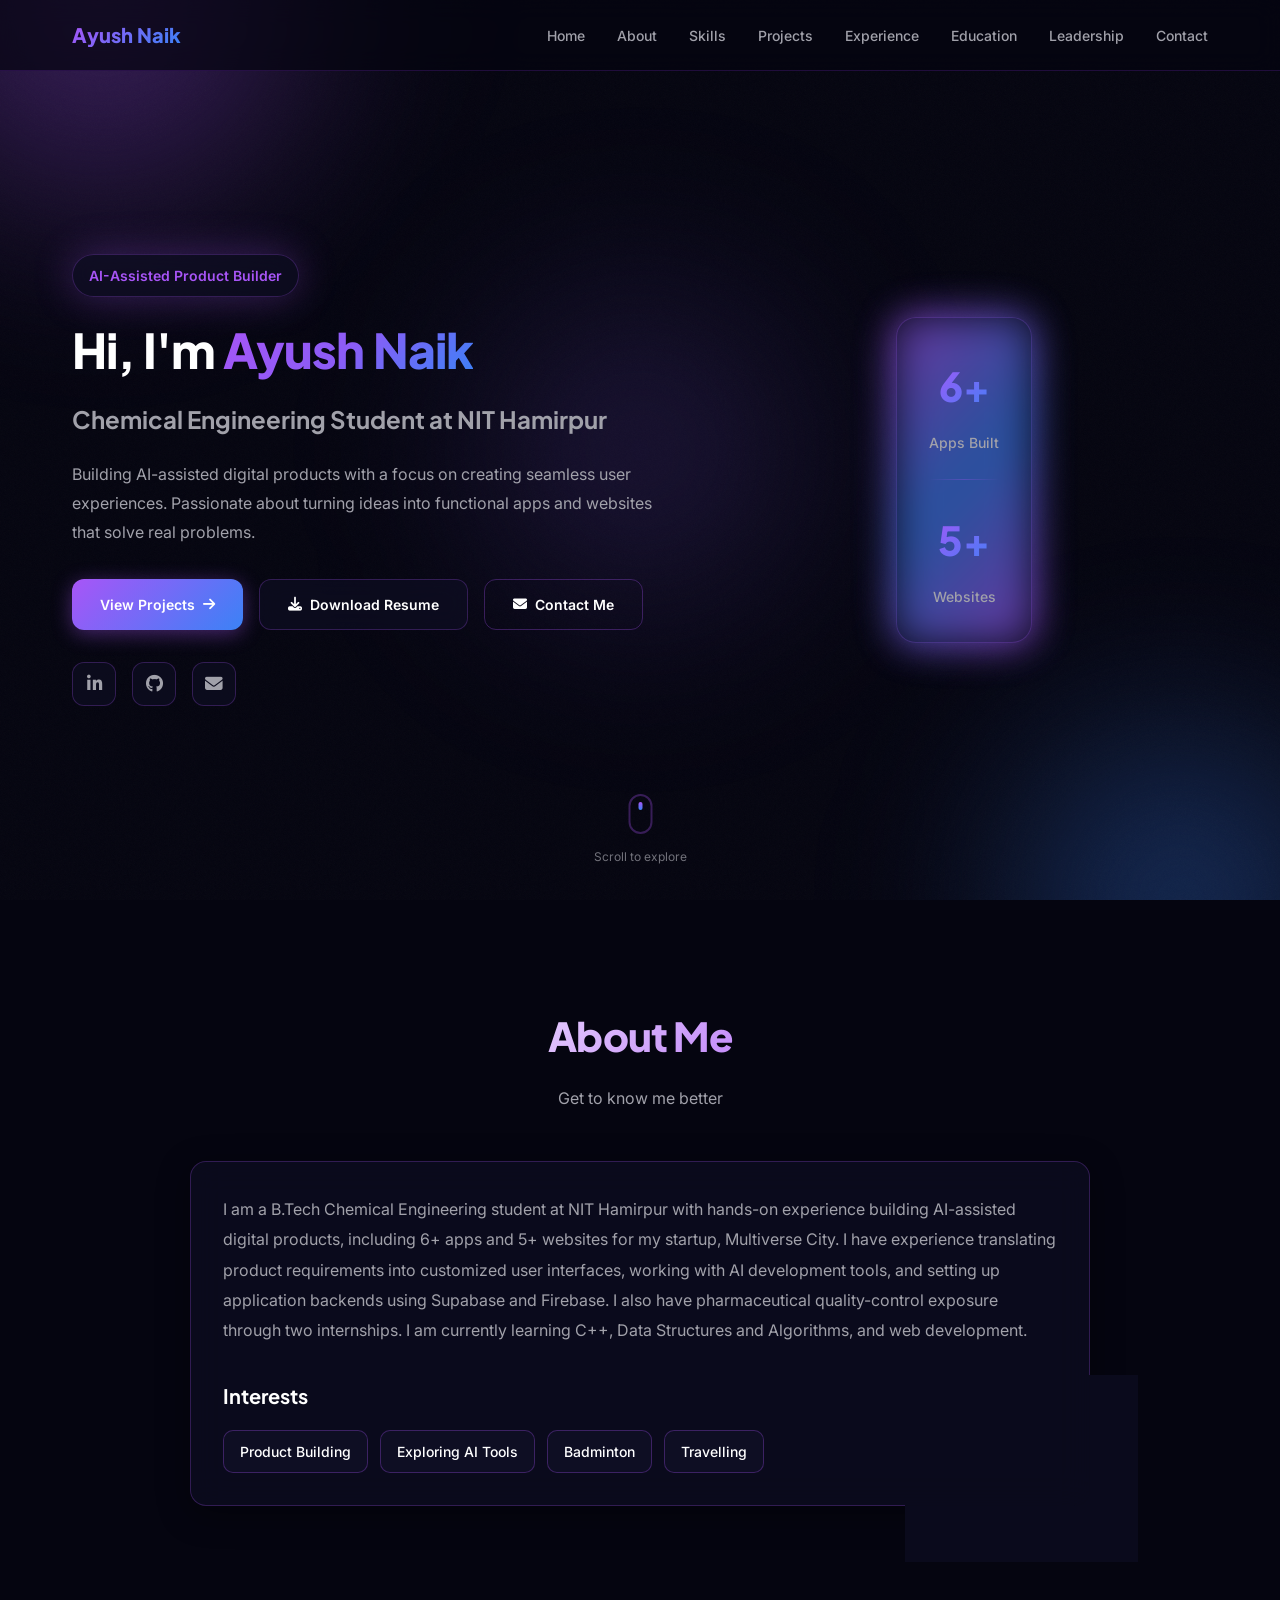
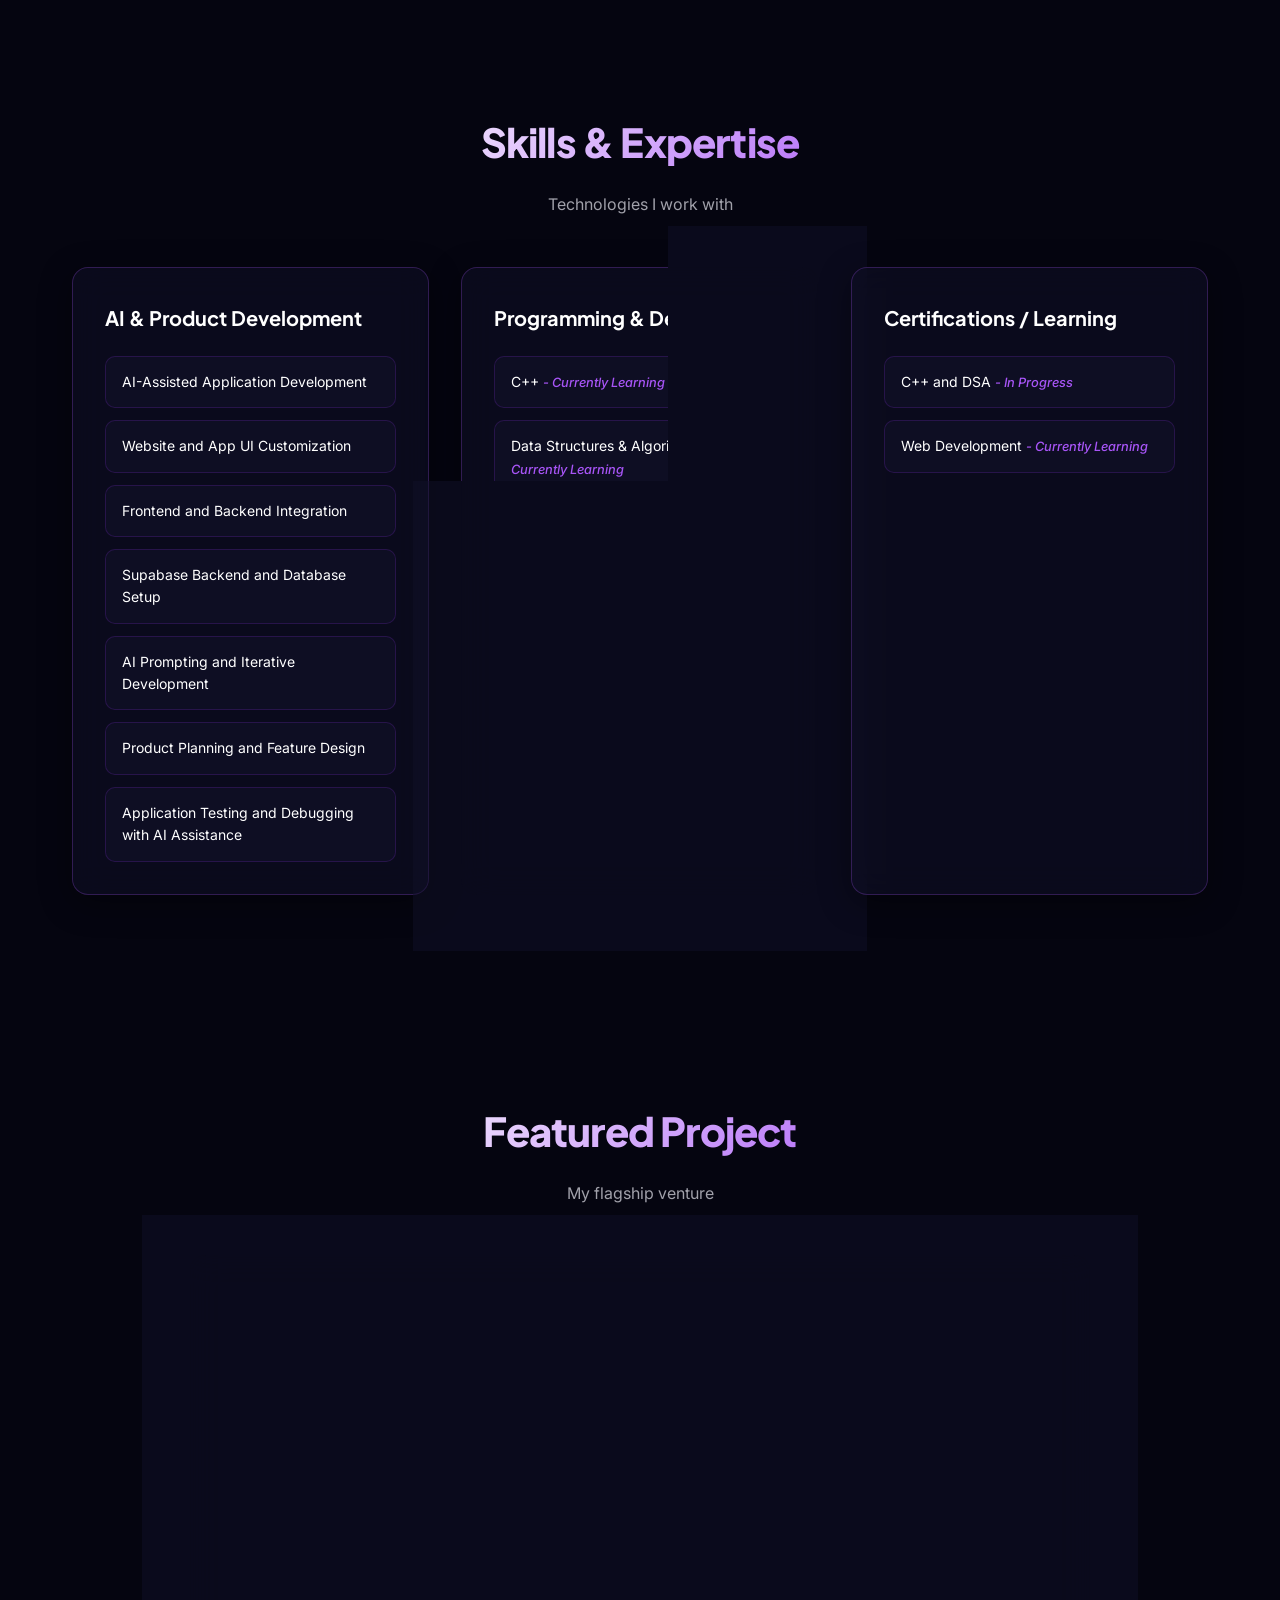
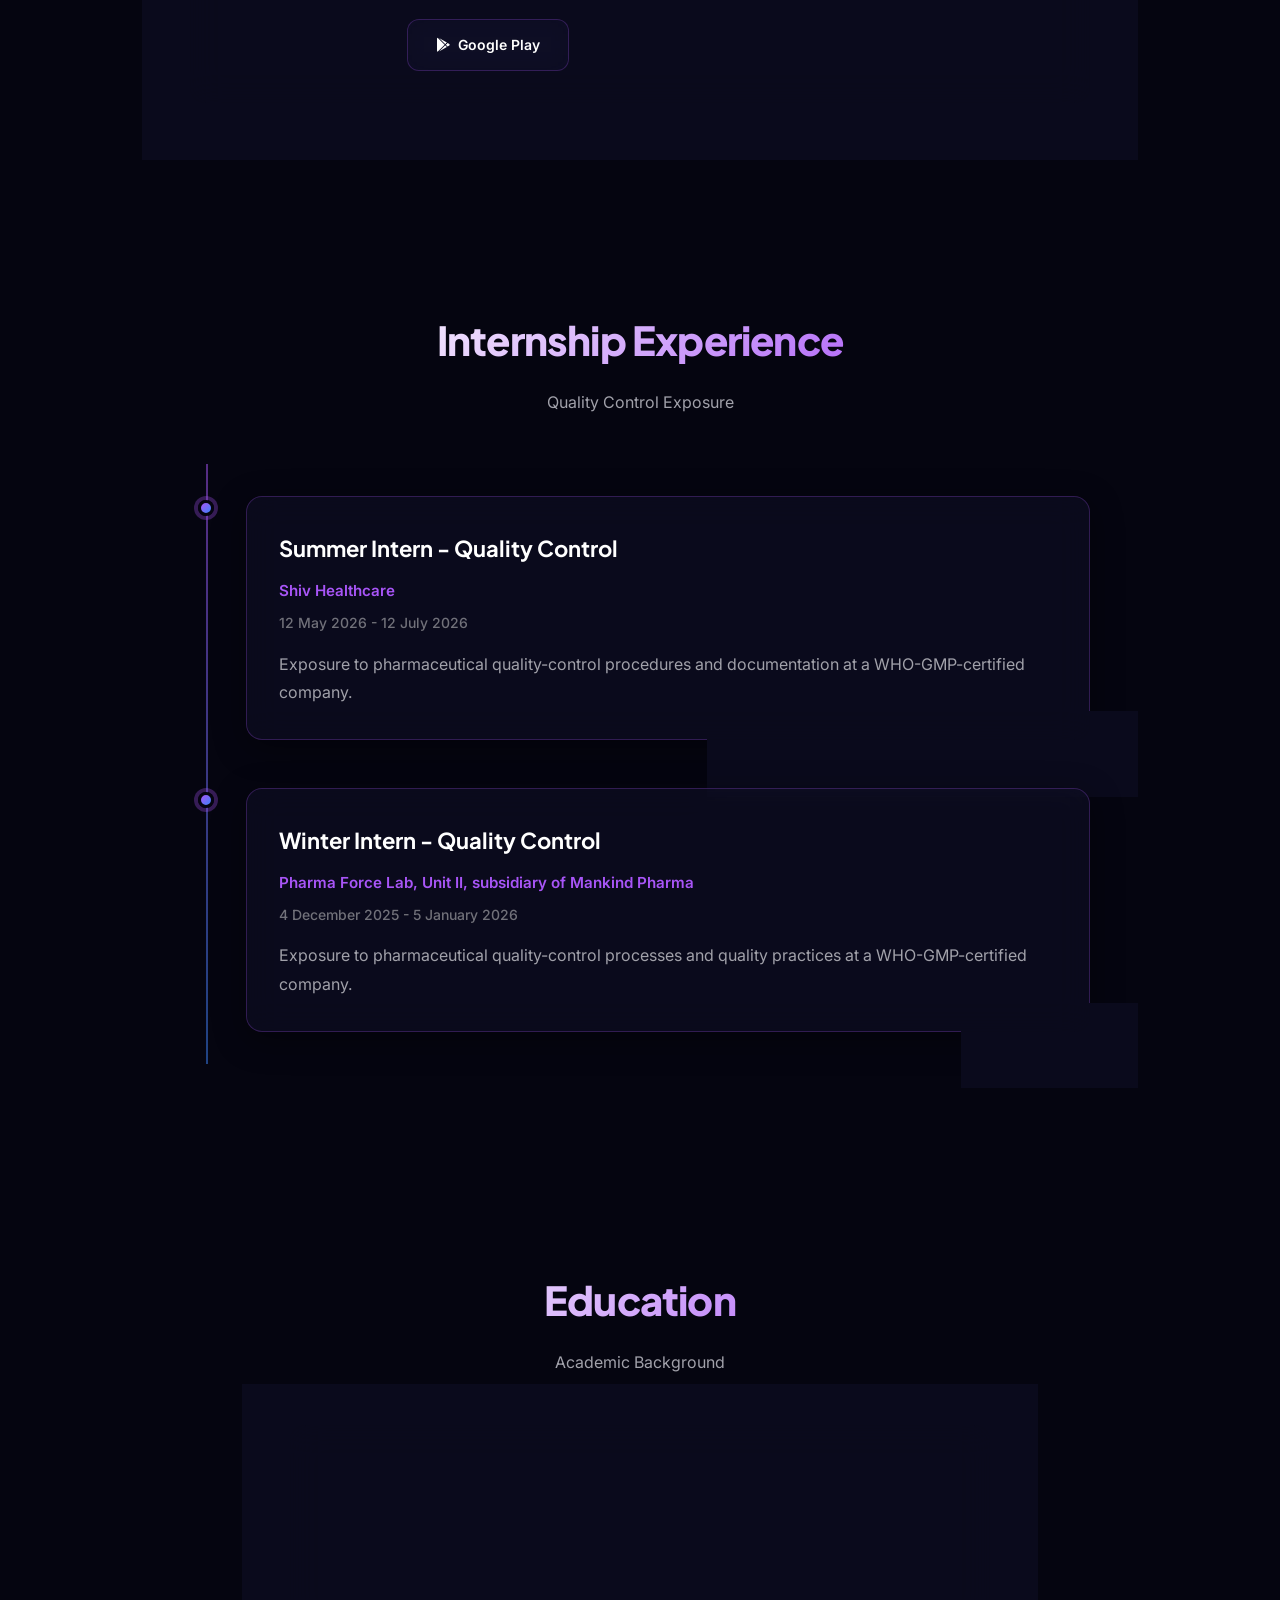
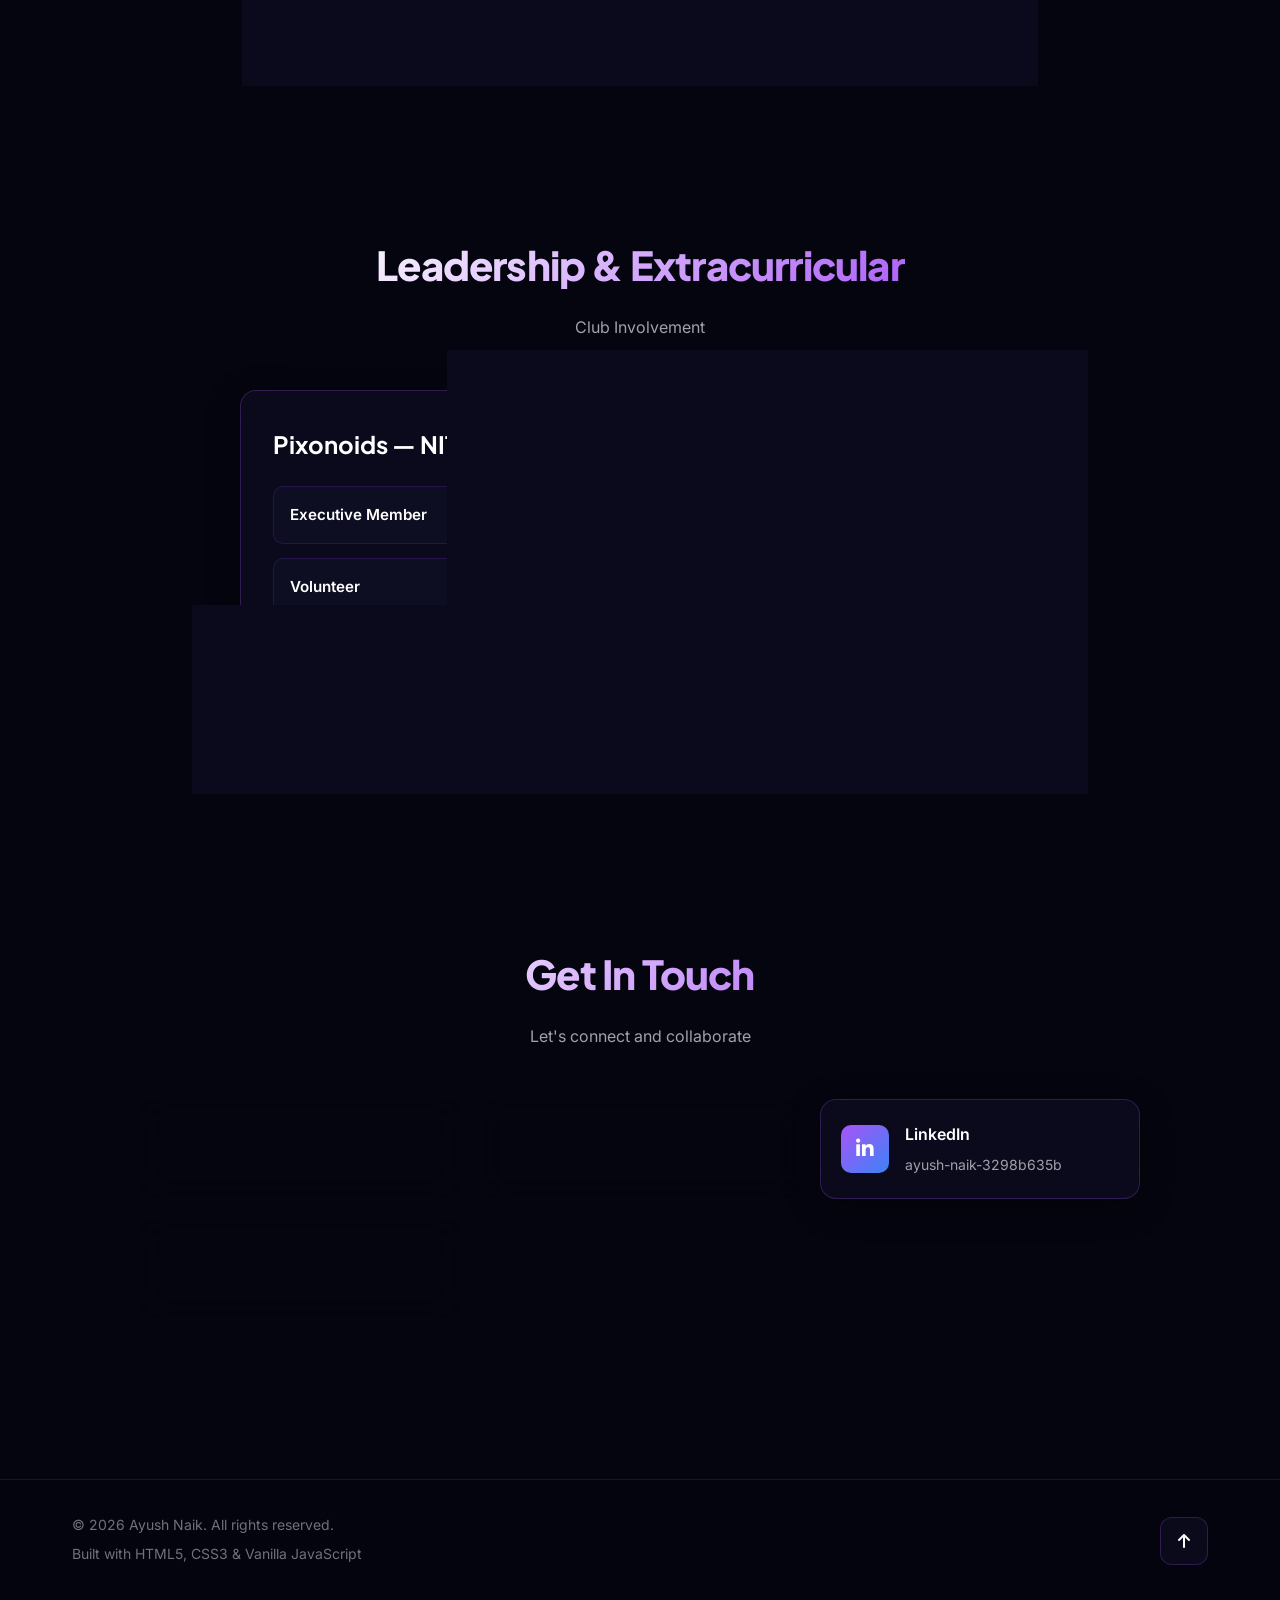
==== index.html @ 8b23d7a2 "Add premium responsive portfolio website" ====
<!DOCTYPE html>
<html lang="en">
<head>
    <meta charset="UTF-8">
    <meta name="viewport" content="width=device-width, initial-scale=1.0">
    <meta name="description" content="Ayush Naik - AI-Assisted Product Builder | Chemical Engineering Student at NIT Hamirpur. Building AI-powered apps and websites for Multiverse City.">
    <meta name="keywords" content="Ayush Naik, AI Product Builder, NIT Hamirpur, Chemical Engineering, Multiverse City, Portfolio">
    <meta name="author" content="Ayush Naik">
    <meta name="robots" content="index, follow">
    <meta property="og:title" content="Ayush Naik | AI-Assisted Product Builder">
    <meta property="og:description" content="Portfolio of Ayush Naik - AI-Assisted Product Builder and Chemical Engineering Student at NIT Hamirpur">
    <meta property="og:type" content="website">
    <meta property="og:url" content="https://ayush007naik.github.io">
    <meta name="twitter:card" content="summary_large_image">
    <meta name="twitter:title" content="Ayush Naik | AI-Assisted Product Builder">
    <meta name="twitter:description" content="Portfolio of Ayush Naik - AI-Assisted Product Builder and Chemical Engineering Student">
    
    <link rel="icon" type="image/svg+xml" href="data:image/svg+xml,%3Csvg xmlns='http://www.w3.org/2000/svg' viewBox='0 0 100 100'%3E%3Ccircle cx='50' cy='50' r='50' fill='%23a855f7'/%3E%3Ctext x='50' y='55' font-size='45' text-anchor='middle' fill='white' font-family='Inter, sans-serif' font-weight='700'%3EAN%3C/text%3E%3C/svg%3E">
    
    <title>Ayush Naik | AI-Assisted Product Builder</title>
    
    <link rel="preconnect" href="https://fonts.googleapis.com">
    <link rel="preconnect" href="https://fonts.gstatic.com" crossorigin>
    <link href="https://fonts.googleapis.com/css2?family=Inter:wght@300;400;500;600;700;800&display=swap" rel="stylesheet">
    <link href="https://fonts.googleapis.com/css2?family=Plus+Jakarta+Sans:wght@400;500;600;700;800&display=swap" rel="stylesheet">
    
    <link rel="stylesheet" href="https://cdn.jsdelivr.net/npm/@fortawesome/fontawesome-free@6.4.0/css/all.min.css">
    <link rel="stylesheet" href="style.css">
</head>
<body>
    <div class="noise"></div>
    <div class="gradient-bg">
        <div class="gradient-1"></div>
        <div class="gradient-2"></div>
        <div class="gradient-3"></div>
    </div>
    
    <header>
        <nav class="navbar">
            <div class="container nav-container">
                <a href="#home" class="nav-logo" aria-label="Ayush Naik Portfolio">
                    <span class="logo-text">Ayush Naik</span>
                </a>
                <button class="nav-toggle" id="nav-toggle" aria-label="Toggle navigation" aria-expanded="false">
                    <span></span>
                    <span></span>
                    <span></span>
                </button>
                <ul class="nav-menu" id="nav-menu">
                    <li><a href="#home" class="nav-link">Home</a></li>
                    <li><a href="#about" class="nav-link">About</a></li>
                    <li><a href="#skills" class="nav-link">Skills</a></li>
                    <li><a href="#projects" class="nav-link">Projects</a></li>
                    <li><a href="#experience" class="nav-link">Experience</a></li>
                    <li><a href="#education" class="nav-link">Education</a></li>
                    <li><a href="#leadership" class="nav-link">Leadership</a></li>
                    <li><a href="#contact" class="nav-link">Contact</a></li>
                </ul>
            </div>
        </nav>
    </header>
    
    <main>
        <section id="home" class="hero">
            <div class="container hero-container">
                <div class="hero-content">
                    <div class="hero-badge">
                        <span>AI-Assisted Product Builder</span>
                    </div>
                    <h1 class="hero-title">Hi, I'm <span class="gradient-text">Ayush Naik</span></h1>
                    <h2 class="hero-subtitle">Chemical Engineering Student at NIT Hamirpur</h2>
                    <p class="hero-description">
                        Building AI-assisted digital products with a focus on creating seamless user experiences. 
                        Passionate about turning ideas into functional apps and websites that solve real problems.
                    </p>
                    <div class="hero-buttons">
                        <a href="#projects" class="btn btn-primary">
                            <span>View Projects</span>
                            <i class="fas fa-arrow-right"></i>
                        </a>
                        <a href="resume.pdf" class="btn btn-secondary" download="Ayush_Naik_Resume.pdf" id="resume-download">
                            <i class="fas fa-download"></i>
                            <span>Download Resume</span>
                        </a>
                        <a href="#contact" class="btn btn-ghost">
                            <i class="fas fa-envelope"></i>
                            <span>Contact Me</span>
                        </a>
                    </div>
                    <div class="hero-socials">
                        <a href="https://linkedin.com/in/ayush-naik-3298b635b" target="_blank" rel="noopener noreferrer" aria-label="LinkedIn">
                            <i class="fab fa-linkedin-in"></i>
                        </a>
                        <a href="https://github.com/ayush007naik" target="_blank" rel="noopener noreferrer" aria-label="GitHub">
                            <i class="fab fa-github"></i>
                        </a>
                        <a href="mailto:ayu007n@gmail.com" aria-label="Email">
                            <i class="fas fa-envelope"></i>
                        </a>
                    </div>
                </div>
                <div class="hero-visual">
                    <div class="floating-card">
                        <div class="card-glow"></div>
                        <div class="card-content">
                            <div class="stat">
                                <span class="stat-value">6+</span>
                                <span class="stat-label">Apps Built</span>
                            </div>
                            <div class="stat-divider"></div>
                            <div class="stat">
                                <span class="stat-value">5+</span>
                                <span class="stat-label">Websites</span>
                            </div>
                        </div>
                    </div>
                </div>
            </div>
            <div class="scroll-indicator">
                <div class="mouse">
                    <div class="wheel"></div>
                </div>
                <span>Scroll to explore</span>
            </div>
        </section>
        <section id="about" class="section about">
            <div class="container">
                <div class="section-header">
                    <h2 class="section-title">About Me</h2>
                    <p class="section-subtitle">Get to know me better</p>
                </div>
                <div class="about-content">
                    <div class="about-text glass-card">
                        <p class="about-summary">
                            I am a B.Tech Chemical Engineering student at NIT Hamirpur with hands-on experience building AI-assisted digital products, including 6+ apps and 5+ websites for my startup, Multiverse City. I have experience translating product requirements into customized user interfaces, working with AI development tools, and setting up application backends using Supabase and Firebase. I also have pharmaceutical quality-control exposure through two internships. I am currently learning C++, Data Structures and Algorithms, and web development.
                        </p>
                        <div class="about-interests">
                            <h3>Interests</h3>
                            <div class="interests-list">
                                <span class="interest-tag">Product Building</span>
                                <span class="interest-tag">Exploring AI Tools</span>
                                <span class="interest-tag">Badminton</span>
                                <span class="interest-tag">Travelling</span>
                            </div>
                        </div>
                    </div>
                </div>
            </div>
        </section>
        <section id="skills" class="section skills">
            <div class="container">
                <div class="section-header">
                    <h2 class="section-title">Skills & Expertise</h2>
                    <p class="section-subtitle">Technologies I work with</p>
                </div>
                <div class="skills-grid">
                    <div class="skill-category glass-card">
                        <h3>AI & Product Development</h3>
                        <div class="skill-tags">
                            <span class="skill-tag">AI-Assisted Application Development</span>
                            <span class="skill-tag">Website and App UI Customization</span>
                            <span class="skill-tag">Frontend and Backend Integration</span>
                            <span class="skill-tag">Supabase Backend and Database Setup</span>
                            <span class="skill-tag">AI Prompting and Iterative Development</span>
                            <span class="skill-tag">Product Planning and Feature Design</span>
                            <span class="skill-tag">Application Testing and Debugging with AI Assistance</span>
                        </div>
                    </div>
                    <div class="skill-category glass-card">
                        <h3>Programming & Development</h3>
                        <div class="skill-tags">
                            <span class="skill-tag">C++ <span class="skill-status">- Currently Learning</span></span>
                            <span class="skill-tag">Data Structures & Algorithms <span class="skill-status">- Currently Learning</span></span>
                            <span class="skill-tag">Web Development <span class="skill-status">- Currently Learning</span></span>
                        </div>
                    </div>
                    <div class="skill-category glass-card">
                        <h3>Certifications / Learning</h3>
                        <div class="skill-tags">
                            <span class="skill-tag">C++ and DSA <span class="skill-status">- In Progress</span></span>
                            <span class="skill-tag">Web Development <span class="skill-status">- Currently Learning</span></span>
                        </div>
                    </div>
                </div>
            </div>
        </section>
        <section id="projects" class="section projects">
            <div class="container">
                <div class="section-header">
                    <h2 class="section-title">Featured Project</h2>
                    <p class="section-subtitle">My flagship venture</p>
                </div>
                <div class="project-main glass-card">
                    <div class="project-header">
                        <h3 class="project-title">Multiverse City</h3>
                        <div class="project-role">Founder / Product Builder</div>
                        <div class="project-period">2026 - Present</div>
                    </div>
                    <div class="project-content">
                        <ul class="project-features">
                            <li>Built and customized 6+ apps and 5+ websites using AI development tools.</li>
                            <li>Worked on product interfaces, workflows, and Supabase/Firebase backend and database setup.</li>
                            <li>Planned platform modules for local shops, delivery, cabs, appointments, real estate, and theatres.</li>
                            <li>The company website and app are live.</li>
                        </ul>
                    </div>
                    <div class="project-actions">
                        <a href="https://multiversecity.com" target="_blank" rel="noopener noreferrer" class="btn btn-primary">
                            <i class="fas fa-globe"></i>
                            <span>Visit Website</span>
                        </a>
                        <a href="https://play.google.com/store/apps/details?id=com.ayush.multiverse.multiverses" target="_blank" rel="noopener noreferrer" class="btn btn-secondary">
                            <i class="fab fa-google-play"></i>
                            <span>Google Play</span>
                        </a>
                    </div>
                </div>
            </div>
        </section>
        <section id="experience" class="section experience">
            <div class="container">
                <div class="section-header">
                    <h2 class="section-title">Internship Experience</h2>
                    <p class="section-subtitle">Quality Control Exposure</p>
                </div>
                <div class="timeline">
                    <div class="timeline-item">
                        <div class="timeline-marker"></div>
                        <div class="timeline-content glass-card">
                            <div class="timeline-header">
                                <h3 class="timeline-title">Summer Intern - Quality Control</h3>
                                <span class="timeline-company">Shiv Healthcare</span>
                                <span class="timeline-date">12 May 2026 - 12 July 2026</span>
                            </div>
                            <p class="timeline-description">
                                Exposure to pharmaceutical quality-control procedures and documentation at a WHO-GMP-certified company.
                            </p>
                        </div>
                    </div>
                    <div class="timeline-item">
                        <div class="timeline-marker"></div>
                        <div class="timeline-content glass-card">
                            <div class="timeline-header">
                                <h3 class="timeline-title">Winter Intern - Quality Control</h3>
                                <span class="timeline-company">Pharma Force Lab, Unit II, subsidiary of Mankind Pharma</span>
                                <span class="timeline-date">4 December 2025 - 5 January 2026</span>
                            </div>
                            <p class="timeline-description">
                                Exposure to pharmaceutical quality-control processes and quality practices at a WHO-GMP-certified company.
                            </p>
                        </div>
                    </div>
                </div>
            </div>
        </section>
        <section id="education" class="section education">
            <div class="container">
                <div class="section-header">
                    <h2 class="section-title">Education</h2>
                    <p class="section-subtitle">Academic Background</p>
                </div>
                <div class="education-card glass-card">
                    <div class="education-icon">
                        <i class="fas fa-graduation-cap"></i>
                    </div>
                    <div class="education-info">
                        <h3>National Institute of Technology, Hamirpur</h3>
                        <p class="degree">B.Tech in Chemical Engineering</p>
                        <p class="duration">2024 - Present</p>
                        <p class="location"><i class="fas fa-map-marker-alt"></i> Mandi, Himachal Pradesh, India</p>
                    </div>
                </div>
            </div>
        </section>
        <section id="leadership" class="section leadership">
            <div class="container">
                <div class="section-header">
                    <h2 class="section-title">Leadership & Extracurricular</h2>
                    <p class="section-subtitle">Club Involvement</p>
                </div>
                <div class="leadership-card glass-card">
                    <div class="leadership-header">
                        <h3>Pixonoids — NIT Hamirpur</h3>
                    </div>
                    <div class="leadership-roles">
                        <div class="role">
                            <span class="role-title">Executive Member</span>
                            <span class="role-period">August 2025 - January 2026</span>
                        </div>
                        <div class="role">
                            <span class="role-title">Volunteer</span>
                            <span class="role-period">January 2025 - August 2025</span>
                        </div>
                    </div>
                    <ul class="leadership-details">
                        <li>Contributed to club activities related to photography, videography, and web development.</li>
                        <li>Participated in creative and technical activities while collaborating with fellow students.</li>
                    </ul>
                </div>
            </div>
        </section>
        <section id="contact" class="section contact">
            <div class="container">
                <div class="section-header">
                    <h2 class="section-title">Get In Touch</h2>
                    <p class="section-subtitle">Let's connect and collaborate</p>
                </div>
                <div class="contact-grid">
                    <a href="mailto:ayu007n@gmail.com" class="contact-card glass-card" aria-label="Email Ayush Naik">
                        <div class="contact-icon">
                            <i class="fas fa-envelope"></i>
                        </div>
                        <div class="contact-info">
                            <h3>Email</h3>
                            <p>ayu007n@gmail.com</p>
                        </div>
                    </a>
                    <a href="tel:+918219200103" class="contact-card glass-card" aria-label="Call Ayush Naik">
                        <div class="contact-icon">
                            <i class="fas fa-phone"></i>
                        </div>
                        <div class="contact-info">
                            <h3>Phone</h3>
                            <p>+91 8219200103</p>
                        </div>
                    </a>
                    <a href="https://linkedin.com/in/ayush-naik-3298b635b" target="_blank" rel="noopener noreferrer" class="contact-card glass-card" aria-label="LinkedIn">
                        <div class="contact-icon">
                            <i class="fab fa-linkedin-in"></i>
                        </div>
                        <div class="contact-info">
                            <h3>LinkedIn</h3>
                            <p>ayush-naik-3298b635b</p>
                        </div>
                    </a>
                    <a href="https://github.com/ayush007naik" target="_blank" rel="noopener noreferrer" class="contact-card glass-card" aria-label="GitHub">
                        <div class="contact-icon">
                            <i class="fab fa-github"></i>
                        </div>
                        <div class="contact-info">
                            <h3>GitHub</h3>
                            <p>ayush007naik</p>
                        </div>
                    </a>
                </div>
            </div>
        </section>
    </main>
    <footer class="footer">
        <div class="container">
            <div class="footer-content">
                <div class="footer-text">
                    <p>&copy; <span id="current-year"></span> Ayush Naik. All rights reserved.</p>
                    <p>Built with HTML5, CSS3 & Vanilla JavaScript</p>
                </div>
                <button class="back-to-top" id="back-to-top" aria-label="Back to top">
                    <i class="fas fa-arrow-up"></i>
                </button>
            </div>
        </div>
    </footer>
    
    <script src="script.js"></script>
</body>
</html>
---- style.css ----
/* CSS Reset and Base Styles */
*, *::before, *::after {
    margin: 0;
    padding: 0;
    box-sizing: border-box;
}

/* Custom Properties */
:root {
    --bg-primary: #050510;
    --bg-secondary: #0a0a1a;
    --bg-card: rgba(17, 17, 41, 0.6);
    --bg-card-hover: rgba(26, 26, 59, 0.7);
    --border-color: rgba(168, 85, 247, 0.3);
    --border-color-light: rgba(147, 51, 234, 0.2);
    --text-primary: #ffffff;
    --text-secondary: #a1a1aa;
    --text-tertiary: #71717a;
    --accent-primary: #a855f7;
    --accent-secondary: #3b82f6;
    --accent-tertiary: #8b5cf6;
    --gradient-start: #a855f7;
    --gradient-mid: #8b5cf6;
    --gradient-end: #3b82f6;
    --glow-primary: rgba(168, 85, 247, 0.4);
    --glow-secondary: rgba(59, 130, 246, 0.4);
    --glass-bg: rgba(17, 17, 41, 0.5);
    --glass-border: rgba(168, 85, 247, 0.25);
    --shadow-primary: 0 0 40px rgba(168, 85, 247, 0.3);
    --shadow-secondary: 0 0 40px rgba(59, 130, 246, 0.3);
}

/* Reduced Motion */
@media (prefers-reduced-motion: reduce) {
    *, *::before, *::after {
        animation-duration: 0.01ms !important;
        animation-iteration-count: 1 !important;
        transition-duration: 0.01ms !important;
    }
    
    html {
        scroll-behavior: auto !important;
    }
}

html {
    scroll-behavior: smooth;
    scroll-padding-top: 80px;
}

body {
    font-family: 'Inter', -apple-system, BlinkMacSystemFont, 'Segoe UI', 'Roboto', 'Oxygen',
        'Ubuntu', 'Cantarell', 'Fira Sans', 'Droid Sans', 'Helvetica Neue',
        sans-serif;
    background-color: var(--bg-primary);
    color: var(--text-primary);
    line-height: 1.8;
    overflow-x: hidden;
    position: relative;
    -webkit-font-smoothing: antialiased;
    -moz-osx-font-smoothing: grayscale;
}

/* Background Effects */
.noise {
    position: fixed;
    top: 0;
    left: 0;
    width: 100%;
    height: 100%;
    pointer-events: none;
    opacity: 0.03;
    background-image: url("data:image/svg+xml,%3Csvg viewBox='0 0 400 400' xmlns='http://www.w3.org/2000/svg'%3E%3Cfilter id='noiseFilter'%3E%3CfeTurbulence type='fractalNoise' baseFrequency='0.9' numOctaves='4' stitchTiles='stitch'/%3E%3C/filter%3E%3Crect width='100%25' height='100%25' filter='url(%23noiseFilter)'/%3E%3C/svg%3E");
    z-index: 0;
    background-size: 200px 200px;
}

.gradient-bg {
    position: fixed;
    top: 0;
    left: 0;
    width: 100%;
    height: 100%;
    pointer-events: none;
    z-index: 0;
    overflow: hidden;
}

.gradient-1 {
    position: absolute;
    width: 600px;
    height: 600px;
    border-radius: 50%;
    background: radial-gradient(circle, var(--glow-primary) 0%, transparent 70%);
    top: -300px;
    left: -200px;
    animation: pulse 8s ease-in-out infinite;
    filter: blur(80px);
}

.gradient-2 {
    position: absolute;
    width: 500px;
    height: 500px;
    border-radius: 50%;
    background: radial-gradient(circle, var(--glow-secondary) 0%, transparent 70%);
    bottom: -250px;
    right: -150px;
    animation: pulse 10s ease-in-out infinite reverse;
    filter: blur(80px);
}

.gradient-3 {
    position: absolute;
    width: 400px;
    height: 400px;
    border-radius: 50%;
    background: radial-gradient(circle, rgba(139, 92, 246, 0.3) 0%, transparent 70%);
    top: 50%;
    left: 50%;
    transform: translate(-50%, -50%);
    animation: pulse 12s ease-in-out infinite;
    filter: blur(100px);
}

@keyframes pulse {
    0%, 100% {
        opacity: 0.5;
        transform: scale(1);
    }
    50% {
        opacity: 0.8;
        transform: scale(1.1);
    }
}

.container {
    max-width: 1200px;
    margin: 0 auto;
    padding: 0 2rem;
    position: relative;
    z-index: 1;
}

/* Glass Card Effect */
.glass-card {
    background: var(--glass-bg);
    backdrop-filter: blur(16px);
    -webkit-backdrop-filter: blur(16px);
    border: 1px solid var(--glass-border);
    border-radius: 16px;
    padding: 2rem;
    transition: all 0.3s ease;
    box-shadow: 0 8px 32px rgba(0, 0, 0, 0.4);
}

.glass-card:hover {
    background: var(--bg-card-hover);
    border-color: rgba(168, 85, 247, 0.5);
    box-shadow: 0 12px 40px rgba(168, 85, 247, 0.25);
    transform: translateY(-4px);
}

/* Header & Navigation */
header {
    position: fixed;
    top: 0;
    width: 100%;
    z-index: 100;
    background: rgba(5, 5, 16, 0.7);
    backdrop-filter: blur(12px);
    -webkit-backdrop-filter: blur(12px);
    border-bottom: 1px solid var(--border-color-light);
    transition: all 0.3s ease;
}

.nav-container {
    display: flex;
    justify-content: space-between;
    align-items: center;
    padding: 1rem 2rem;
    min-height: 70px;
}

.nav-logo {
    text-decoration: none;
    font-family: 'Plus Jakarta Sans', sans-serif;
    font-size: 1.25rem;
    font-weight: 800;
    color: var(--text-primary);
    transition: all 0.3s ease;
}

.logo-text {
    background: linear-gradient(135deg, var(--gradient-start) 0%, var(--gradient-end) 100%);
    -webkit-background-clip: text;
    -webkit-text-fill-color: transparent;
    background-clip: text;
}

.nav-logo:hover {
    filter: drop-shadow(0 0 10px rgba(168, 85, 247, 0.5));
}

.nav-menu {
    display: flex;
    list-style: none;
    gap: 2rem;
    align-items: center;
}

.nav-link {
    text-decoration: none;
    color: var(--text-secondary);
    font-weight: 500;
    font-size: 0.875rem;
    transition: all 0.3s ease;
    position: relative;
    padding: 0.5rem 0;
}

.nav-link::after {
    content: '';
    position: absolute;
    bottom: 0;
    left: 0;
    width: 0;
    height: 2px;
    background: linear-gradient(90deg, var(--accent-primary), var(--accent-secondary));
    transition: width 0.3s ease;
    border-radius: 2px;
}

.nav-link:hover {
    color: var(--text-primary);
}

.nav-link:hover::after {
    width: 100%;
}

/* Mobile Navigation Toggle */
.nav-toggle {
    display: none;
    background: var(--bg-card);
    border: 1px solid var(--border-color);
    color: var(--text-primary);
    padding: 0.5rem;
    cursor: pointer;
    border-radius: 8px;
    flex-direction: column;
    gap: 4px;
    width: 44px;
    height: 44px;
    justify-content: center;
    align-items: center;
}

.nav-toggle span {
    width: 20px;
    height: 2px;
    background: var(--text-primary);
    transition: all 0.3s ease;
    border-radius: 2px;
}

/* Main */
main {
    position: relative;
    z-index: 1;
}

/* Hero Section */
.hero {
    min-height: 100vh;
    display: flex;
    align-items: center;
    justify-content: center;
    padding: 120px 0 60px;
    position: relative;
}

.hero-container {
    display: grid;
    grid-template-columns: 1.2fr 1fr;
    gap: 4rem;
    align-items: center;
    width: 100%;
}

.hero-content {
    display: flex;
    flex-direction: column;
    gap: 1.5rem;
    animation: fadeInUp 1s ease-out;
}

@keyframes fadeInUp {
    from {
        opacity: 0;
        transform: translateY(30px);
    }
    to {
        opacity: 1;
        transform: translateY(0);
    }
}

.hero-badge {
    display: inline-block;
    background: var(--glass-bg);
    backdrop-filter: blur(12px);
    border: 1px solid var(--glass-border);
    padding: 0.5rem 1rem;
    border-radius: 999px;
    font-size: 0.875rem;
    font-weight: 600;
    color: var(--accent-primary);
    width: fit-content;
    box-shadow: var(--shadow-primary);
    animation: pulseGlow 2s ease-in-out infinite;
}

@keyframes pulseGlow {
    0%, 100% {
        box-shadow: 0 0 20px rgba(168, 85, 247, 0.3);
    }
    50% {
        box-shadow: 0 0 30px rgba(168, 85, 247, 0.5);
    }
}

.hero-title {
    font-family: 'Plus Jakarta Sans', sans-serif;
    font-size: 3rem;
    font-weight: 800;
    line-height: 1.2;
    color: var(--text-primary);
    letter-spacing: -0.02em;
}

.gradient-text {
    background: linear-gradient(135deg, var(--gradient-start) 0%, var(--gradient-mid) 50%, var(--gradient-end) 100%);
    -webkit-background-clip: text;
    -webkit-text-fill-color: transparent;
    background-clip: text;
}

.hero-subtitle {
    font-family: 'Plus Jakarta Sans', sans-serif;
    font-size: 1.5rem;
    font-weight: 700;
    color: var(--text-secondary);
    line-height: 1.4;
}

.hero-description {
    font-size: 1rem;
    color: var(--text-secondary);
    max-width: 600px;
    line-height: 1.8;
}

.hero-buttons {
    display: flex;
    gap: 1rem;
    flex-wrap: wrap;
    margin-top: 0.5rem;
}

.btn {
    display: inline-flex;
    align-items: center;
    gap: 0.5rem;
    padding: 0.75rem 1.75rem;
    text-decoration: none;
    border-radius: 12px;
    font-weight: 600;
    font-size: 0.875rem;
    transition: all 0.3s ease;
    border: none;
    cursor: pointer;
    font-family: 'Inter', sans-serif;
    position: relative;
    overflow: hidden;
}

.btn::before {
    content: '';
    position: absolute;
    top: 0;
    left: -100%;
    width: 100%;
    height: 100%;
    background: linear-gradient(90deg, transparent, rgba(255, 255, 255, 0.2), transparent);
    transition: left 0.5s ease;
}

.btn:hover::before {
    left: 100%;
}

.btn-primary {
    background: linear-gradient(135deg, var(--gradient-start) 0%, var(--gradient-end) 100%);
    color: var(--text-primary);
    box-shadow: 0 4px 20px rgba(168, 85, 247, 0.4);
}

.btn-primary:hover {
    transform: translateY(-2px);
    box-shadow: 0 6px 30px rgba(168, 85, 247, 0.6);
}

.btn-secondary {
    background: var(--glass-bg);
    backdrop-filter: blur(12px);
    border: 1px solid var(--glass-border);
    color: var(--text-primary);
}

.btn-secondary:hover {
    background: var(--bg-card-hover);
    border-color: rgba(168, 85, 247, 0.5);
    transform: translateY(-2px);
    box-shadow: 0 6px 30px rgba(59, 130, 246, 0.3);
}

.btn-ghost {
    background: transparent;
    border: 1px solid var(--border-color);
    color: var(--text-primary);
}

.btn-ghost:hover {
    background: var(--bg-card);
    border-color: var(--accent-primary);
    transform: translateY(-2px);
}

.hero-socials {
    display: flex;
    gap: 1rem;
    margin-top: 0.5rem;
}

.hero-socials a {
    display: flex;
    align-items: center;
    justify-content: center;
    width: 44px;
    height: 44px;
    background: var(--glass-bg);
    backdrop-filter: blur(12px);
    border: 1px solid var(--glass-border);
    border-radius: 12px;
    color: var(--text-secondary);
    text-decoration: none;
    transition: all 0.3s ease;
    font-size: 1.1rem;
}

.hero-socials a:hover {
    color: var(--accent-primary);
    border-color: var(--accent-primary);
    transform: translateY(-2px);
    box-shadow: 0 4px 20px rgba(168, 85, 247, 0.3);
}

/* Hero Visual */
.hero-visual {
    display: flex;
    justify-content: center;
    align-items: center;
    animation: fadeInUp 1s ease-out 0.2s backwards;
}

.floating-card {
    position: relative;
    background: var(--glass-bg);
    backdrop-filter: blur(16px);
    border: 1px solid var(--glass-border);
    border-radius: 20px;
    padding: 2rem;
    box-shadow: var(--shadow-primary);
    animation: float 3s ease-in-out infinite;
}

@keyframes float {
    0%, 100% {
        transform: translateY(0px);
    }
    50% {
        transform: translateY(-20px);
    }
}

.card-glow {
    position: absolute;
    inset: -2px;
    background: linear-gradient(135deg, var(--gradient-start), var(--gradient-end), var(--gradient-start));
    border-radius: 22px;
    z-index: -1;
    filter: blur(20px);
    opacity: 0.6;
    animation: rotate 4s linear infinite;
}

@keyframes rotate {
    from {
        transform: rotate(0deg);
    }
    to {
        transform: rotate(360deg);
    }
}

.card-content {
    display: flex;
    flex-direction: column;
    gap: 1.5rem;
    align-items: center;
}

.stat {
    display: flex;
    flex-direction: column;
    align-items: center;
    gap: 0.5rem;
}

.stat-value {
    font-family: 'Plus Jakarta Sans', sans-serif;
    font-size: 2.5rem;
    font-weight: 800;
    background: linear-gradient(135deg, var(--gradient-start) 0%, var(--gradient-end) 100%);
    -webkit-background-clip: text;
    -webkit-text-fill-color: transparent;
    background-clip: text;
}

.stat-label {
    font-size: 0.875rem;
    color: var(--text-secondary);
    font-weight: 500;
}

.stat-divider {
    width: 100%;
    height: 1px;
    background: linear-gradient(90deg, transparent, var(--border-color), transparent);
}

/* Scroll Indicator */
.scroll-indicator {
    position: absolute;
    bottom: 2rem;
    left: 50%;
    transform: translateX(-50%);
    display: flex;
    flex-direction: column;
    align-items: center;
    gap: 0.75rem;
    color: var(--text-tertiary);
    font-size: 0.75rem;
    animation: bounce 2s ease-in-out infinite;
    z-index: 1;
}

@keyframes bounce {
    0%, 100% {
        transform: translateX(-50%) translateY(0);
    }
    50% {
        transform: translateX(-50%) translateY(10px);
    }
}

.mouse {
    width: 24px;
    height: 40px;
    border: 2px solid var(--border-color);
    border-radius: 12px;
    display: flex;
    justify-content: center;
    padding-top: 6px;
}

.wheel {
    width: 4px;
    height: 8px;
    background: linear-gradient(180deg, var(--accent-primary), var(--accent-secondary));
    border-radius: 2px;
    animation: scrollWheel 2s ease-in-out infinite;
}

@keyframes scrollWheel {
    0%, 100% {
        transform: translateY(0);
    }
    50% {
        transform: translateY(8px);
    }
}

/* Sections */
.section {
    padding: 100px 0;
    position: relative;
}

.section-header {
    text-align: center;
    margin-bottom: 3rem;
    max-width: 600px;
    margin-left: auto;
    margin-right: auto;
}

.section-title {
    font-family: 'Plus Jakarta Sans', sans-serif;
    font-size: 2.5rem;
    font-weight: 800;
    margin-bottom: 0.75rem;
    background: linear-gradient(135deg, var(--text-primary) 0%, var(--accent-primary) 100%);
    -webkit-background-clip: text;
    -webkit-text-fill-color: transparent;
    background-clip: text;
    letter-spacing: -0.02em;
}

.section-subtitle {
    font-size: 1rem;
    color: var(--text-secondary);
}

/* About Section */
.about-content {
    max-width: 900px;
    margin: 0 auto;
}

.about-summary {
    color: var(--text-secondary);
    font-size: 1rem;
    line-height: 1.9;
    margin-bottom: 2rem;
}

.about-interests h3 {
    font-family: 'Plus Jakarta Sans', sans-serif;
    font-size: 1.25rem;
    margin-bottom: 1rem;
    color: var(--text-primary);
}

.interests-list {
    display: flex;
    flex-wrap: wrap;
    gap: 0.75rem;
}

.interest-tag {
    background: var(--bg-card);
    border: 1px solid var(--border-color);
    padding: 0.5rem 1rem;
    border-radius: 10px;
    font-size: 0.875rem;
    color: var(--text-primary);
    font-weight: 500;
    transition: all 0.3s ease;
}

.interest-tag:hover {
    background: var(--bg-card-hover);
    border-color: var(--accent-primary);
    transform: translateY(-2px);
}

/* Skills Section */
.skills-grid {
    display: grid;
    grid-template-columns: repeat(auto-fit, minmax(300px, 1fr));
    gap: 2rem;
}

.skill-category h3 {
    font-family: 'Plus Jakarta Sans', sans-serif;
    font-size: 1.25rem;
    margin-bottom: 1.25rem;
    color: var(--text-primary);
}

.skill-tags {
    display: flex;
    flex-direction: column;
    gap: 0.75rem;
}

.skill-tag {
    background: var(--bg-card);
    border: 1px solid var(--border-color-light);
    padding: 0.875rem 1rem;
    border-radius: 10px;
    font-size: 0.875rem;
    color: var(--text-primary);
    line-height: 1.6;
    transition: all 0.3s ease;
}

.skill-tag:hover {
    background: var(--bg-card-hover);
    border-color: var(--accent-primary);
    transform: translateX(4px);
}

.skill-status {
    color: var(--accent-primary);
    font-size: 0.8rem;
    font-weight: 500;
    font-style: italic;
}

/* Projects Section */
.project-main {
    max-width: 900px;
    margin: 0 auto;
}

.project-header {
    margin-bottom: 1.5rem;
}

.project-title {
    font-family: 'Plus Jakarta Sans', sans-serif;
    font-size: 1.875rem;
    font-weight: 800;
    margin-bottom: 0.5rem;
    color: var(--text-primary);
}

.project-role,
.project-period {
    color: var(--text-secondary);
    font-size: 0.9rem;
    margin-bottom: 0.25rem;
    font-weight: 500;
}

.project-content {
    margin-bottom: 2rem;
}

.project-features {
    list-style: none;
    display: flex;
    flex-direction: column;
    gap: 0.875rem;
}

.project-features li {
    color: var(--text-secondary);
    line-height: 1.8;
    padding-left: 1.75rem;
    position: relative;
}

.project-features li::before {
    content: '▸';
    position: absolute;
    left: 0.5rem;
    color: var(--accent-primary);
    font-weight: 700;
}

.project-actions {
    display: flex;
    gap: 1rem;
    flex-wrap: wrap;
}

/* Experience Section - Timeline */
.timeline {
    position: relative;
    max-width: 900px;
    margin: 0 auto;
    padding: 2rem 0;
}

.timeline::before {
    content: '';
    position: absolute;
    left: 1rem;
    top: 0;
    bottom: 0;
    width: 2px;
    background: linear-gradient(180deg, var(--accent-primary), var(--accent-secondary));
    opacity: 0.5;
}

.timeline-item {
    position: relative;
    margin-bottom: 3rem;
    padding-left: 3.5rem;
}

.timeline-item:last-child {
    margin-bottom: 0;
}

.timeline-marker {
    position: absolute;
    left: 0.5rem;
    top: 0.25rem;
    width: 1rem;
    height: 1rem;
    background: linear-gradient(135deg, var(--gradient-start), var(--gradient-end));
    border-radius: 50%;
    border: 3px solid var(--bg-primary);
    box-shadow: 0 0 0 4px rgba(168, 85, 247, 0.3);
    z-index: 1;
}

.timeline-content {
    animation: fadeInUp 0.6s ease-out;
}

.timeline-header {
    margin-bottom: 0.875rem;
}

.timeline-title {
    font-family: 'Plus Jakarta Sans', sans-serif;
    font-size: 1.375rem;
    font-weight: 700;
    margin-bottom: 0.5rem;
    color: var(--text-primary);
}

.timeline-company {
    display: block;
    color: var(--accent-primary);
    font-weight: 600;
    font-size: 0.95rem;
    margin-bottom: 0.375rem;
}

.timeline-date {
    display: block;
    color: var(--text-tertiary);
    font-size: 0.875rem;
    font-weight: 500;
}

.timeline-description {
    color: var(--text-secondary);
    line-height: 1.8;
}

/* Education Section */
.education-card {
    display: flex;
    gap: 1.5rem;
    align-items: flex-start;
    max-width: 700px;
    margin: 0 auto;
}

.education-icon {
    width: 56px;
    height: 56px;
    background: linear-gradient(135deg, var(--gradient-start), var(--gradient-end));
    border-radius: 12px;
    display: flex;
    align-items: center;
    justify-content: center;
    font-size: 1.5rem;
    color: var(--text-primary);
    flex-shrink: 0;
    box-shadow: 0 4px 20px rgba(168, 85, 247, 0.4);
}

.education-info h3 {
    font-family: 'Plus Jakarta Sans', sans-serif;
    font-size: 1.375rem;
    font-weight: 700;
    margin-bottom: 0.5rem;
    color: var(--text-primary);
}

.degree {
    color: var(--text-secondary);
    font-size: 1rem;
    margin-bottom: 0.375rem;
    font-weight: 500;
}

.duration {
    color: var(--accent-primary);
    font-size: 0.875rem;
    margin-bottom: 0.375rem;
    font-weight: 600;
}

.location {
    color: var(--text-tertiary);
    font-size: 0.875rem;
    display: flex;
    align-items: center;
    gap: 0.375rem;
}

/* Leadership Section */
.leadership-card {
    max-width: 800px;
    margin: 0 auto;
}

.leadership-header h3 {
    font-family: 'Plus Jakarta Sans', sans-serif;
    font-size: 1.5rem;
    font-weight: 700;
    margin-bottom: 1.25rem;
    color: var(--text-primary);
}

.leadership-roles {
    display: flex;
    flex-direction: column;
    gap: 0.875rem;
    margin-bottom: 1.25rem;
}

.role {
    background: var(--bg-card);
    border: 1px solid var(--border-color-light);
    padding: 0.875rem 1rem;
    border-radius: 10px;
    display: flex;
    justify-content: space-between;
    align-items: center;
    flex-wrap: wrap;
    gap: 0.5rem;
    transition: all 0.3s ease;
}

.role:hover {
    background: var(--bg-card-hover);
    border-color: var(--accent-primary);
    transform: translateX(4px);
}

.role-title {
    color: var(--text-primary);
    font-weight: 600;
    font-size: 0.95rem;
}

.role-period {
    color: var(--text-tertiary);
    font-size: 0.875rem;
}

.leadership-details {
    list-style: none;
    display: flex;
    flex-direction: column;
    gap: 0.75rem;
}

.leadership-details li {
    color: var(--text-secondary);
    line-height: 1.8;
    padding-left: 1.75rem;
    position: relative;
}

.leadership-details li::before {
    content: '▸';
    position: absolute;
    left: 0.5rem;
    color: var(--accent-primary);
    font-weight: 700;
}

/* Contact Section */
.contact-grid {
    display: grid;
    grid-template-columns: repeat(auto-fit, minmax(250px, 1fr));
    gap: 1.25rem;
    max-width: 1000px;
    margin: 0 auto;
}

.contact-card {
    display: flex;
    gap: 1rem;
    align-items: center;
    text-decoration: none;
    color: var(--text-primary);
    transition: all 0.3s ease;
    padding: 1.25rem;
}

.contact-card:hover {
    background: var(--bg-card-hover);
    border-color: var(--accent-primary);
    transform: translateY(-4px);
    box-shadow: 0 8px 30px rgba(168, 85, 247, 0.3);
}

.contact-icon {
    width: 48px;
    height: 48px;
    background: linear-gradient(135deg, var(--gradient-start), var(--gradient-end));
    border-radius: 10px;
    display: flex;
    align-items: center;
    justify-content: center;
    font-size: 1.25rem;
    color: var(--text-primary);
    flex-shrink: 0;
}

.contact-info h3 {
    font-size: 1rem;
    font-weight: 600;
    margin-bottom: 0.25rem;
    color: var(--text-primary);
}

.contact-info p {
    color: var(--text-secondary);
    font-size: 0.875rem;
    word-break: break-all;
}

/* Footer */
.footer {
    border-top: 1px solid var(--border-color-light);
    background: rgba(5, 5, 16, 0.9);
    backdrop-filter: blur(12px);
    padding: 2rem 0;
    position: relative;
    z-index: 1;
    margin-top: 60px;
}

.footer-content {
    display: flex;
    justify-content: space-between;
    align-items: center;
    flex-wrap: wrap;
    gap: 1rem;
}

.footer-text p {
    color: var(--text-tertiary);
    font-size: 0.875rem;
    margin-bottom: 0.25rem;
}

.back-to-top {
    width: 48px;
    height: 48px;
    background: var(--glass-bg);
    backdrop-filter: blur(12px);
    border: 1px solid var(--glass-border);
    border-radius: 12px;
    color: var(--text-primary);
    cursor: pointer;
    transition: all 0.3s ease;
    display: flex;
    align-items: center;
    justify-content: center;
    font-size: 1rem;
}

.back-to-top:hover {
    background: var(--bg-card-hover);
    border-color: var(--accent-primary);
    color: var(--accent-primary);
    transform: translateY(-2px);
    box-shadow: 0 4px 20px rgba(168, 85, 247, 0.3);
}

/* Responsive Design */
@media (max-width: 968px) {
    .hero-container {
        grid-template-columns: 1fr;
        gap: 3rem;
        text-align: center;
    }
    
    .hero-content {
        align-items: center;
    }
    
    .hero-description {
        max-width: 100%;
    }
    
    .hero-buttons {
        justify-content: center;
    }
}

@media (max-width: 768px) {
    .nav-toggle {
        display: flex;
    }
    
    .nav-menu {
        position: absolute;
        top: 100%;
        left: 0;
        width: 100%;
        flex-direction: column;
        background: rgba(5, 5, 16, 0.98);
        backdrop-filter: blur(16px);
        border-bottom: 1px solid var(--border-color);
        padding: 1rem 0;
        gap: 0;
        display: none;
    }
    
    .nav-menu.active {
        display: flex;
    }
    
    .nav-menu li {
        width: 100%;
        text-align: center;
    }
    
    .nav-link {
        display: block;
        width: 100%;
        padding: 0.875rem 2rem;
        font-size: 0.9rem;
    }
    
    .nav-link::after {
        display: none;
    }
    
    .container {
        padding: 0 1.25rem;
    }
    
    .nav-container {
        padding: 1rem 1.25rem;
    }
    
    .hero {
        padding: 100px 0 40px;
        min-height: 90vh;
    }
    
    .hero-title {
        font-size: 2.25rem;
    }
    
    .hero-subtitle {
        font-size: 1.25rem;
    }
    
    .hero-description {
        font-size: 0.9rem;
    }
    
    .hero-buttons {
        flex-direction: column;
        width: 100%;
    }
    
    .btn {
        width: 100%;
        justify-content: center;
    }
    
    .section {
        padding: 70px 0;
    }
    
    .section-title {
        font-size: 2rem;
    }
    
    .section-subtitle {
        font-size: 0.9rem;
    }
    
    .glass-card {
        padding: 1.5rem;
    }
    
    .skills-grid {
        grid-template-columns: 1fr;
        gap: 1.5rem;
    }
    
    .timeline::before {
        left: 0.75rem;
    }
    
    .timeline-item {
        padding-left: 2.75rem;
    }
    
    .timeline-marker {
        left: 0.25rem;
        width: 0.875rem;
        height: 0.875rem;
    }
    
    .timeline-title {
        font-size: 1.25rem;
    }
    
    .education-card {
        flex-direction: column;
        gap: 1rem;
    }
    
    .role {
        flex-direction: column;
        align-items: flex-start;
        gap: 0.375rem;
    }
    
    .contact-grid {
        grid-template-columns: 1fr;
    }
    
    .footer-content {
        flex-direction: column;
        text-align: center;
    }
    
    .back-to-top {
        align-self: center;
    }
}

@media (max-width: 480px) {
    .hero-title {
        font-size: 1.875rem;
    }
    
    .hero-subtitle {
        font-size: 1.125rem;
    }
    
    .section-title {
        font-size: 1.75rem;
    }
    
    .stat-value {
        font-size: 2rem;
    }
    
    .floating-card {
        padding: 1.5rem;
    }
}
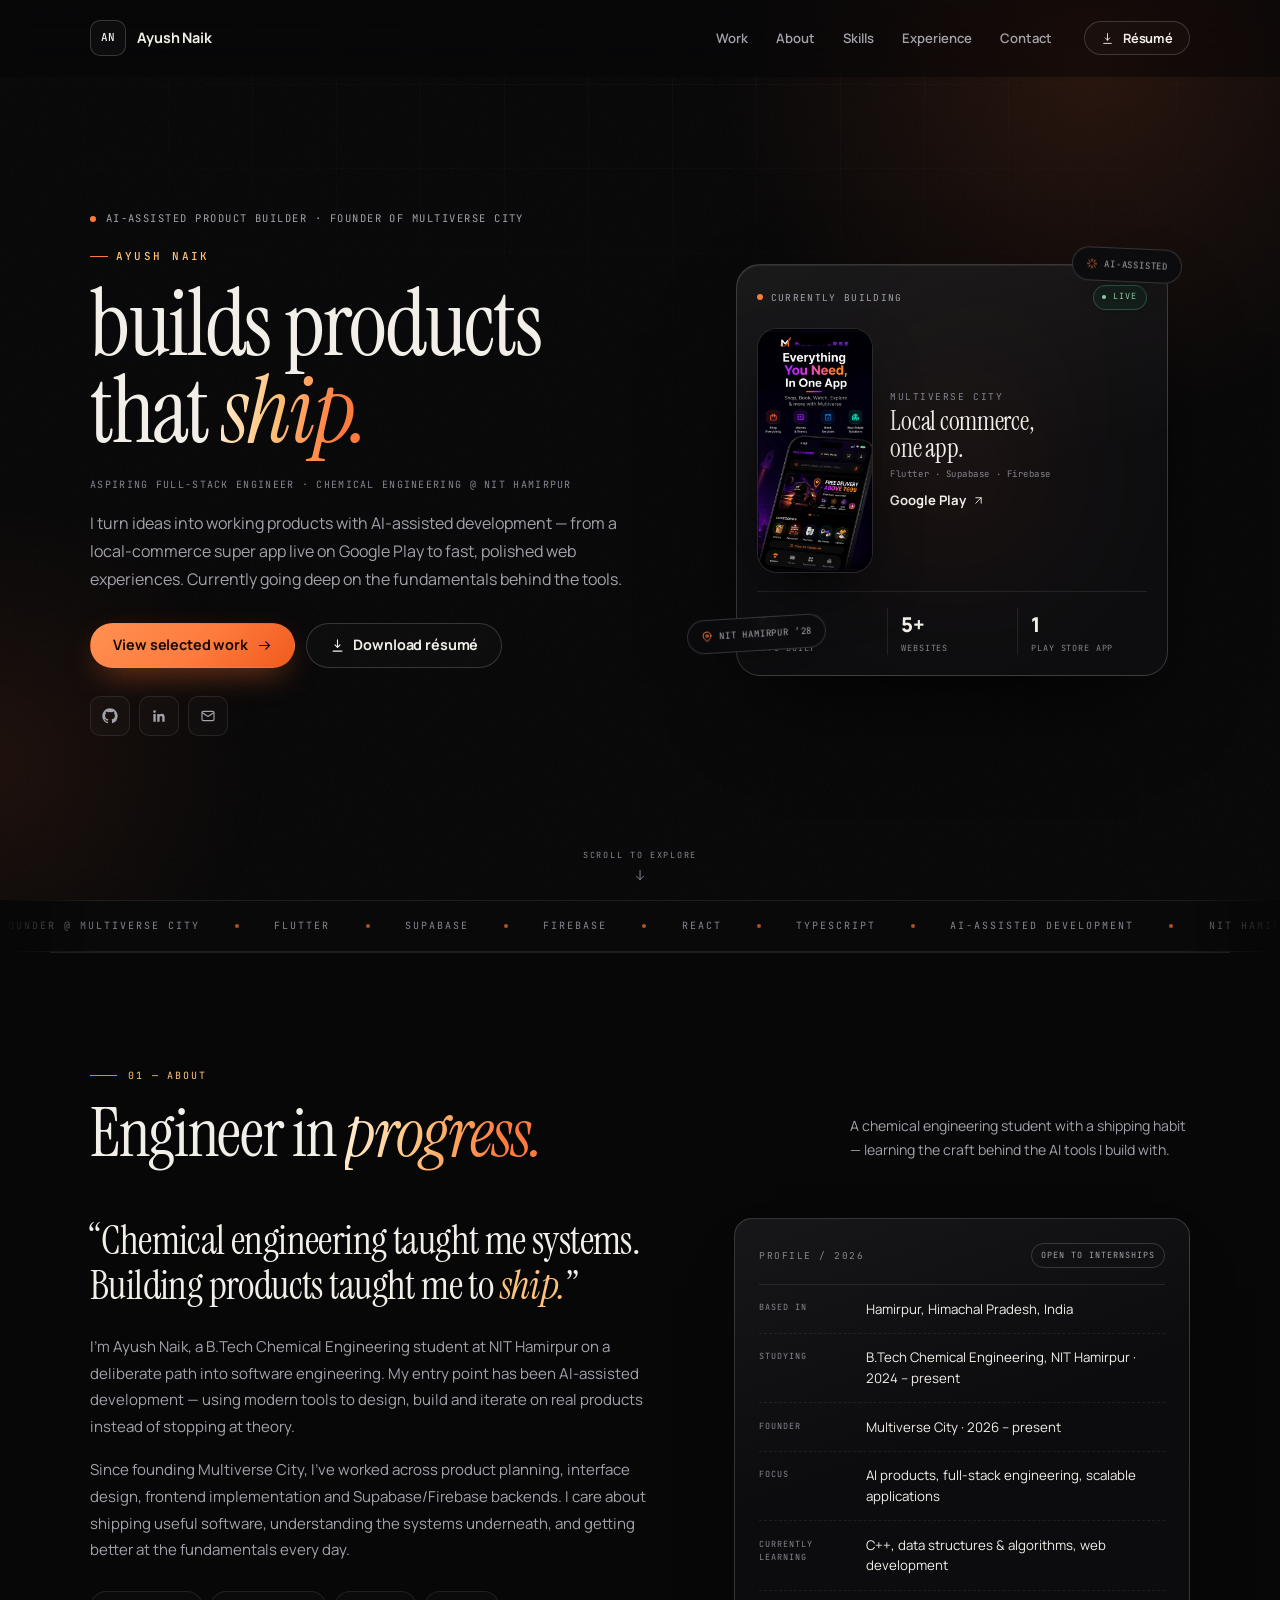
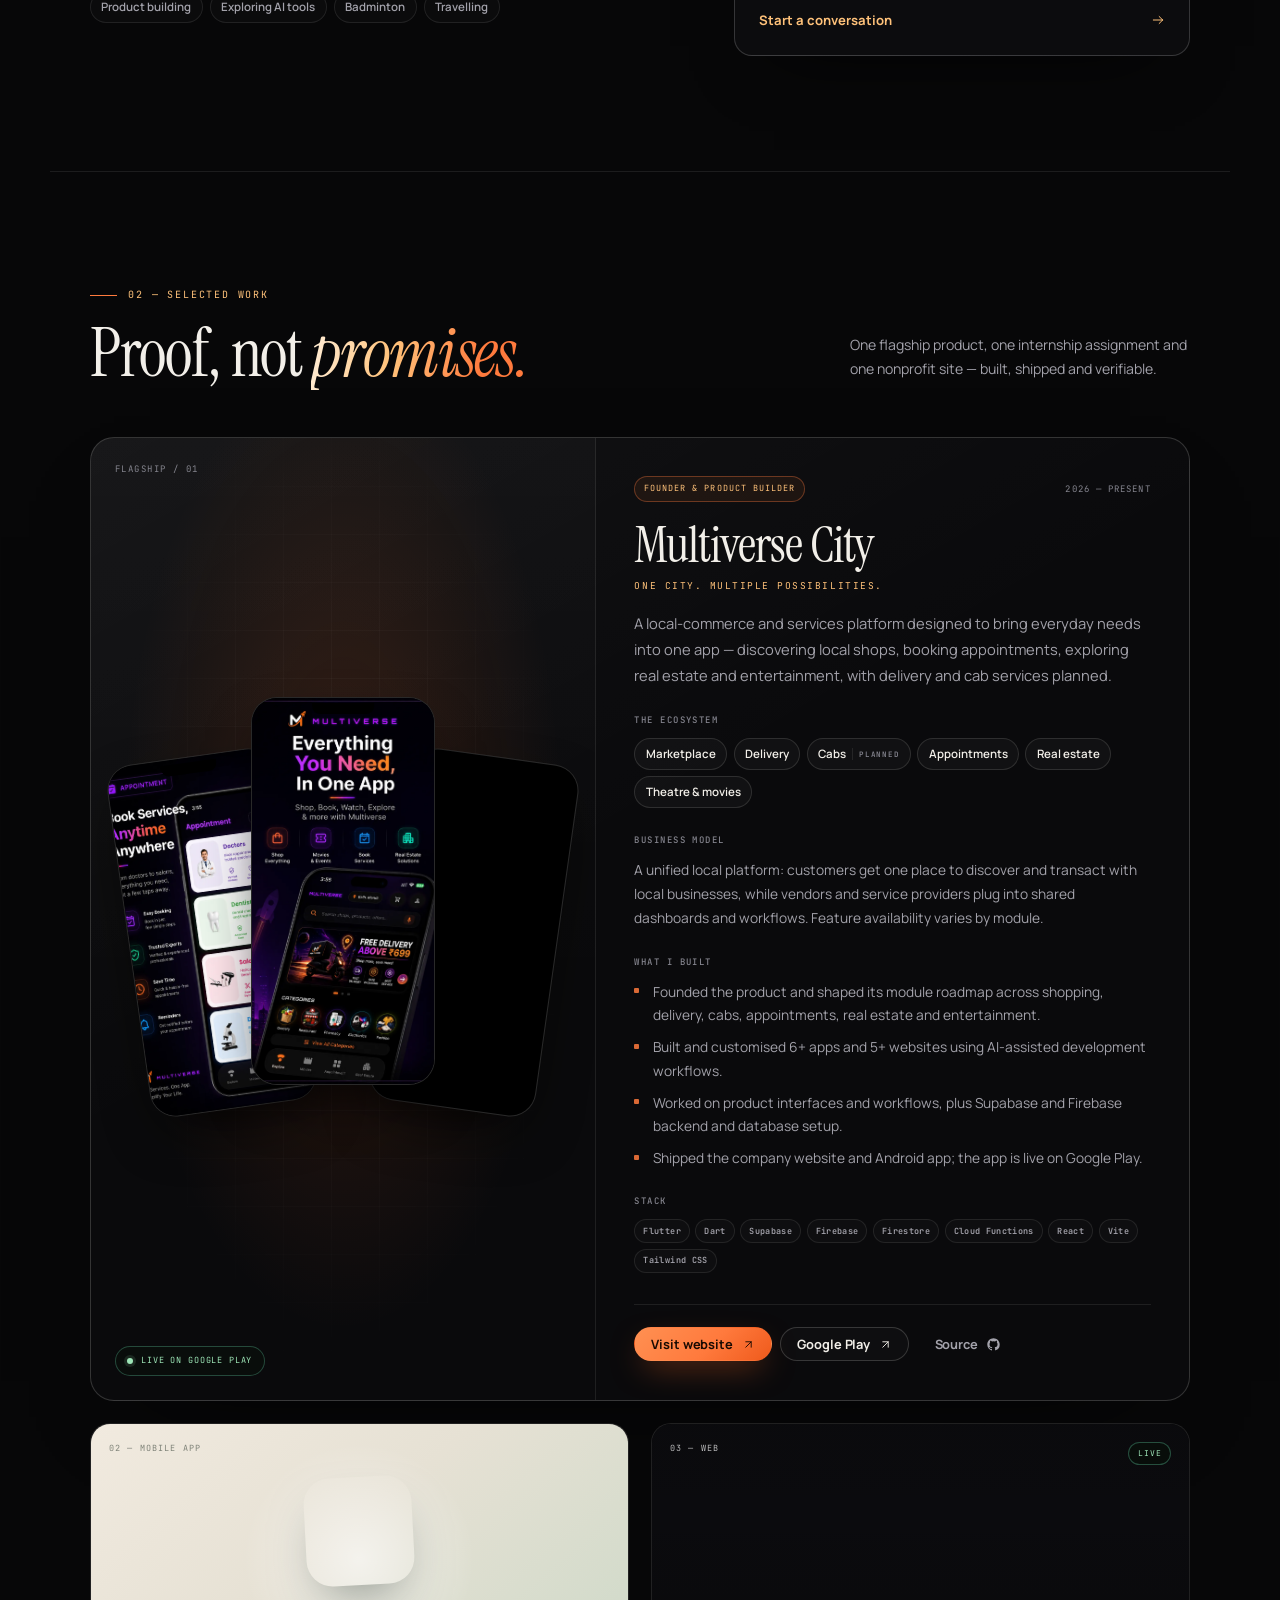
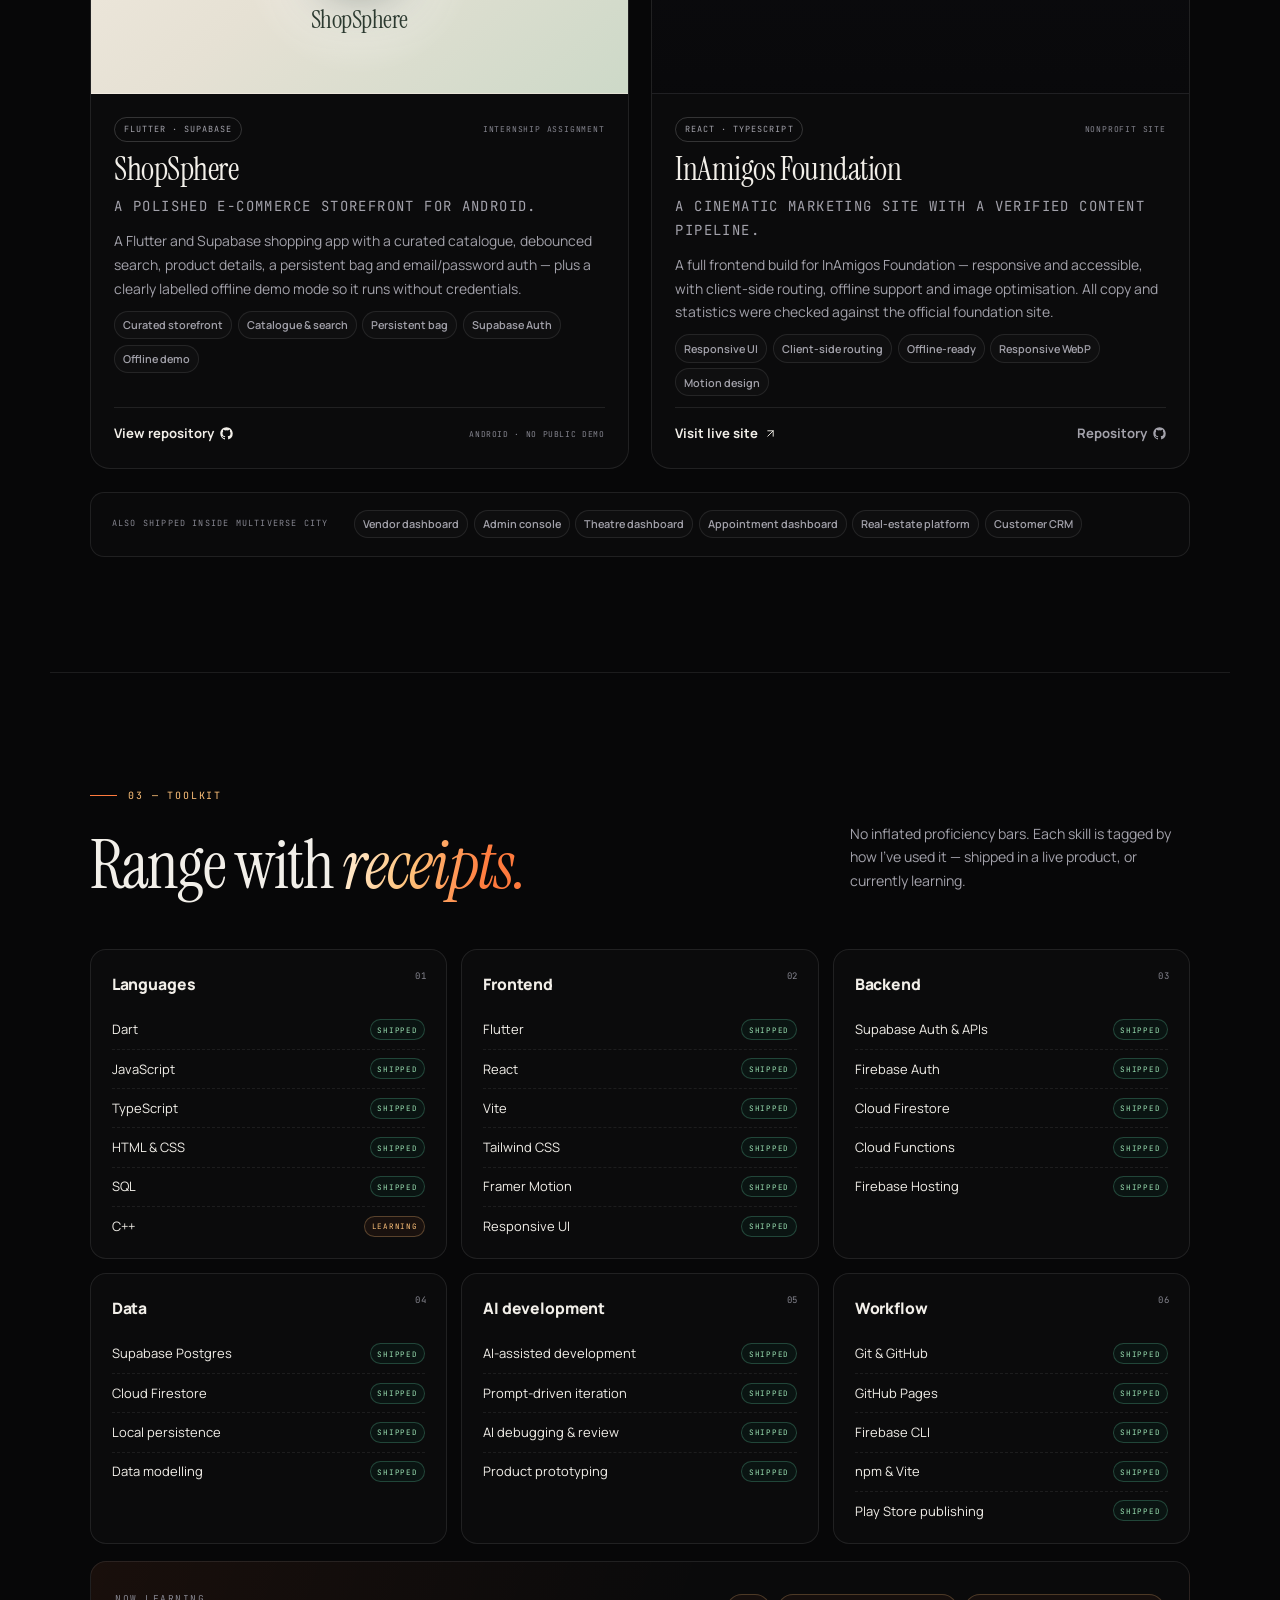
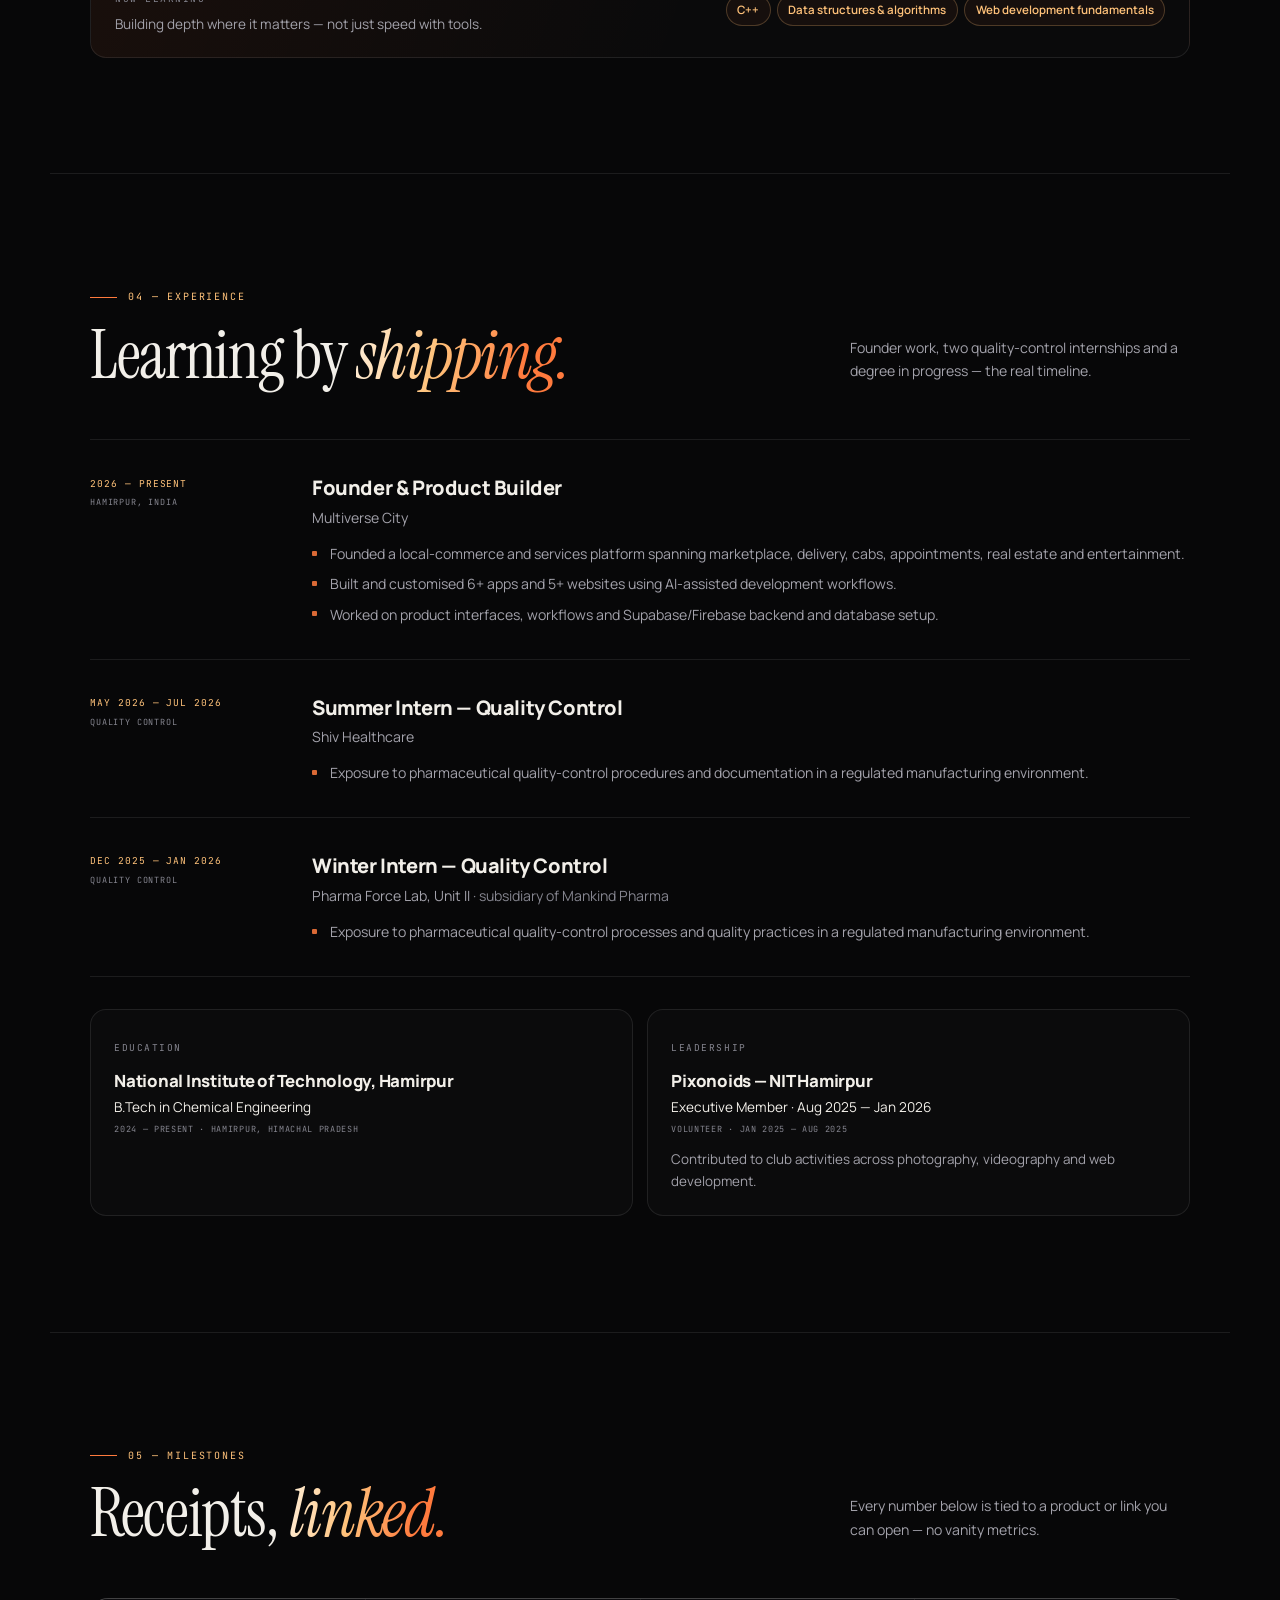
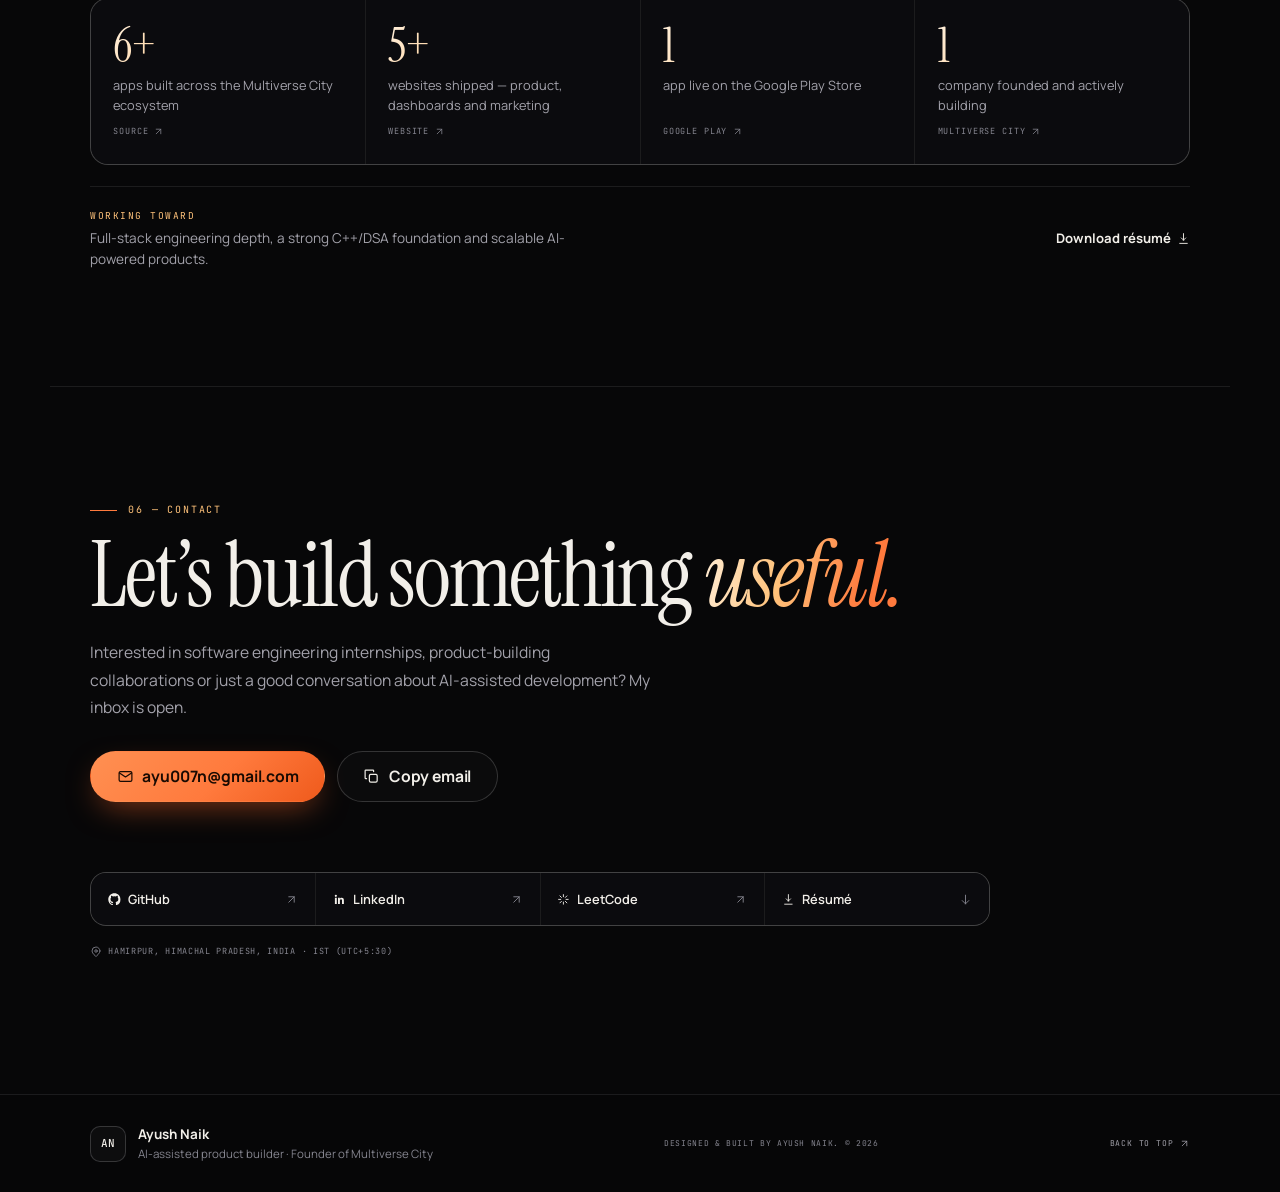
==== commit 7a7f821b: "Rebuild portfolio with premium dark design" ====
--- a/index.html
+++ b/index.html
@@ -3,363 +3,795 @@
 <head>
     <meta charset="UTF-8">
     <meta name="viewport" content="width=device-width, initial-scale=1.0">
-    <meta name="description" content="Ayush Naik - AI-Assisted Product Builder | Chemical Engineering Student at NIT Hamirpur. Building AI-powered apps and websites for Multiverse City.">
-    <meta name="keywords" content="Ayush Naik, AI Product Builder, NIT Hamirpur, Chemical Engineering, Multiverse City, Portfolio">
+
+    <title>Ayush Naik — AI-Assisted Product Builder &amp; Founder of Multiverse City</title>
+    <meta name="description" content="Portfolio of Ayush Naik — AI-assisted product builder, aspiring full-stack engineer and founder of Multiverse City, building real products from NIT Hamirpur.">
     <meta name="author" content="Ayush Naik">
+    <meta name="keywords" content="Ayush Naik, AI-Assisted Product Builder, Full-Stack Engineer, Multiverse City, NIT Hamirpur, Flutter Developer, React Developer, Supabase, Firebase">
     <meta name="robots" content="index, follow">
-    <meta property="og:title" content="Ayush Naik | AI-Assisted Product Builder">
-    <meta property="og:description" content="Portfolio of Ayush Naik - AI-Assisted Product Builder and Chemical Engineering Student at NIT Hamirpur">
+    <link rel="canonical" href="https://ayush007naik.github.io/">
+
     <meta property="og:type" content="website">
-    <meta property="og:url" content="https://ayush007naik.github.io">
+    <meta property="og:locale" content="en_US">
+    <meta property="og:url" content="https://ayush007naik.github.io/">
+    <meta property="og:title" content="Ayush Naik — AI-Assisted Product Builder &amp; Founder of Multiverse City">
+    <meta property="og:description" content="Chemical Engineering student at NIT Hamirpur building real products with AI-assisted development. Founder of Multiverse City — live on Google Play.">
+    <meta property="og:image" content="https://ayush007naik.github.io/assets/og-cover.jpg">
+    <meta property="og:image:type" content="image/jpeg">
+    <meta property="og:image:width" content="1200">
+    <meta property="og:image:height" content="630">
+    <meta property="og:image:alt" content="Ayush Naik — AI-Assisted Product Builder. Founder of Multiverse City.">
+    <meta property="og:site_name" content="Ayush Naik">
     <meta name="twitter:card" content="summary_large_image">
-    <meta name="twitter:title" content="Ayush Naik | AI-Assisted Product Builder">
-    <meta name="twitter:description" content="Portfolio of Ayush Naik - AI-Assisted Product Builder and Chemical Engineering Student">
-    
-    <link rel="icon" type="image/svg+xml" href="data:image/svg+xml,%3Csvg xmlns='http://www.w3.org/2000/svg' viewBox='0 0 100 100'%3E%3Ccircle cx='50' cy='50' r='50' fill='%23a855f7'/%3E%3Ctext x='50' y='55' font-size='45' text-anchor='middle' fill='white' font-family='Inter, sans-serif' font-weight='700'%3EAN%3C/text%3E%3C/svg%3E">
-    
-    <title>Ayush Naik | AI-Assisted Product Builder</title>
-    
+    <meta name="twitter:title" content="Ayush Naik — AI-Assisted Product Builder">
+    <meta name="twitter:description" content="Founder of Multiverse City. Building real products with AI-assisted development.">
+    <meta name="twitter:image" content="https://ayush007naik.github.io/assets/og-cover.jpg">
+    <meta name="twitter:image:alt" content="Ayush Naik — AI-Assisted Product Builder. Founder of Multiverse City.">
+
+    <meta name="theme-color" content="#070708">
+    <meta name="color-scheme" content="dark">
+
+    <link rel="icon" type="image/svg+xml" href="assets/icons/favicon.svg">
+    <link rel="apple-touch-icon" href="assets/icons/icon-180.png">
+    <link rel="manifest" href="site.webmanifest">
+
     <link rel="preconnect" href="https://fonts.googleapis.com">
     <link rel="preconnect" href="https://fonts.gstatic.com" crossorigin>
-    <link href="https://fonts.googleapis.com/css2?family=Inter:wght@300;400;500;600;700;800&display=swap" rel="stylesheet">
-    <link href="https://fonts.googleapis.com/css2?family=Plus+Jakarta+Sans:wght@400;500;600;700;800&display=swap" rel="stylesheet">
-    
-    <link rel="stylesheet" href="https://cdn.jsdelivr.net/npm/@fortawesome/fontawesome-free@6.4.0/css/all.min.css">
+    <link href="https://fonts.googleapis.com/css2?family=Instrument+Serif:ital@0;1&family=JetBrains+Mono:wght@400;500&family=Manrope:wght@400;500;600;700;800&display=swap" rel="stylesheet">
     <link rel="stylesheet" href="style.css">
+
+    <script>document.documentElement.classList.add('js');</script>
+    <noscript>
+        <style>
+            .nav-toggle { display: none !important; }
+            .progress { display: none !important; }
+            @media (max-width: 940px) {
+                .nav { flex-wrap: wrap; padding-block: 0.85rem; }
+                .nav-menu {
+                    position: static;
+                    max-height: none;
+                    opacity: 1;
+                    visibility: visible;
+                    transform: none;
+                    overflow: visible;
+                    padding: 0;
+                    background: transparent;
+                    border: 0;
+                    flex-direction: row;
+                    flex-wrap: wrap;
+                    align-items: center;
+                    gap: 0.75rem 1.25rem;
+                }
+                .nav-links { flex-direction: row; flex-wrap: wrap; gap: 0.4rem 1.25rem; width: auto; }
+                .nav-links li { border: 0; }
+                .nav-link { padding: 0.35rem 0; font-size: 0.82rem; }
+                .nav-cta { margin: 0; width: auto; }
+            }
+        </style>
+    </noscript>
+
+    <script type="application/ld+json">
+    {
+        "@context": "https://schema.org",
+        "@type": "Person",
+        "name": "Ayush Naik",
+        "url": "https://ayush007naik.github.io/",
+        "image": "https://ayush007naik.github.io/assets/icons/icon-512.png",
+        "jobTitle": "AI-Assisted Product Builder",
+        "description": "AI-assisted product builder, aspiring full-stack engineer and founder of Multiverse City. B.Tech Chemical Engineering student at NIT Hamirpur.",
+        "email": "mailto:ayu007n@gmail.com",
+        "address": {
+            "@type": "PostalAddress",
+            "addressLocality": "Hamirpur",
+            "addressRegion": "Himachal Pradesh",
+            "addressCountry": "IN"
+        },
+        "affiliation": {
+            "@type": "CollegeOrUniversity",
+            "name": "National Institute of Technology, Hamirpur"
+        },
+        "founder": {
+            "@type": "Organization",
+            "name": "Multiverse City",
+            "url": "https://multiversecity.com"
+        },
+        "sameAs": [
+            "https://github.com/ayush007naik",
+            "https://linkedin.com/in/ayush-naik-3298b635b"
+        ]
+    }
+    </script>
 </head>
 <body>
-    <div class="noise"></div>
-    <div class="gradient-bg">
-        <div class="gradient-1"></div>
-        <div class="gradient-2"></div>
-        <div class="gradient-3"></div>
-    </div>
-    
-    <header>
-        <nav class="navbar">
-            <div class="container nav-container">
-                <a href="#home" class="nav-logo" aria-label="Ayush Naik Portfolio">
-                    <span class="logo-text">Ayush Naik</span>
+    <a class="skip-link" href="#main">Skip to content</a>
+
+    <svg xmlns="http://www.w3.org/2000/svg" class="sprite" aria-hidden="true" focusable="false">
+        <symbol id="i-github" viewBox="0 0 24 24"><path style="fill:currentColor;stroke:none" d="M12 .5C5.65.5.5 5.65.5 12c0 5.08 3.29 9.39 7.86 10.91.58.11.79-.25.79-.56 0-.28-.01-1.02-.02-2-3.2.7-3.88-1.54-3.88-1.54-.52-1.33-1.28-1.68-1.28-1.68-1.05-.72.08-.7.08-.7 1.16.08 1.77 1.19 1.77 1.19 1.03 1.77 2.7 1.26 3.36.96.1-.75.4-1.26.73-1.55-2.55-.29-5.23-1.28-5.23-5.7 0-1.26.45-2.29 1.19-3.1-.12-.29-.52-1.46.11-3.05 0 0 .97-.31 3.18 1.18a11.1 11.1 0 0 1 5.79 0c2.2-1.49 3.17-1.18 3.17-1.18.63 1.59.23 2.76.11 3.05.74.81 1.19 1.84 1.19 3.1 0 4.43-2.69 5.41-5.25 5.69.41.35.78 1.05.78 2.12 0 1.53-.01 2.76-.01 3.14 0 .31.21.68.8.56A11.51 11.51 0 0 0 23.5 12C23.5 5.65 18.35.5 12 .5Z"/></symbol>
+        <symbol id="i-linkedin" viewBox="0 0 24 24"><path style="fill:currentColor;stroke:none" d="M20.45 20.45h-3.55v-5.57c0-1.33-.03-3.04-1.85-3.04-1.85 0-2.14 1.45-2.14 2.94v5.67H9.36V9h3.41v1.56h.05c.47-.9 1.63-1.85 3.36-1.85 3.59 0 4.25 2.36 4.25 5.43v6.31ZM5.34 7.43a2.06 2.06 0 1 1 0-4.12 2.06 2.06 0 0 1 0 4.12ZM7.12 20.45H3.56V9h3.56v11.45Z"/></symbol>
+        <symbol id="i-mail" viewBox="0 0 24 24"><rect x="3" y="5" width="18" height="14" rx="2"/><path d="m3.5 7 8.5 5.7L20.5 7"/></symbol>
+        <symbol id="i-arrow-up-right" viewBox="0 0 24 24"><path d="M7 17 17 7M7 7h10v10"/></symbol>
+        <symbol id="i-arrow-right" viewBox="0 0 24 24"><path d="M4 12h16m0 0-6-6m6 6-6 6"/></symbol>
+        <symbol id="i-arrow-down" viewBox="0 0 24 24"><path d="M12 4v16m0 0 6-6m-6 6-6-6"/></symbol>
+        <symbol id="i-download" viewBox="0 0 24 24"><path d="M12 3v12m0 0 4-4m-4 4-4-4M5 21h14"/></symbol>
+        <symbol id="i-copy" viewBox="0 0 24 24"><rect x="9" y="9" width="11" height="11" rx="2"/><path d="M5 15H4a1 1 0 0 1-1-1V4a1 1 0 0 1 1-1h10a1 1 0 0 1 1 1v1"/></symbol>
+        <symbol id="i-check" viewBox="0 0 24 24"><path d="m20 6-11 11-5-5"/></symbol>
+        <symbol id="i-pin" viewBox="0 0 24 24"><path d="M20 10c0 5-8 11-8 11S4 15 4 10a8 8 0 1 1 16 0Z"/><circle cx="12" cy="10" r="2.5"/></symbol>
+        <symbol id="i-spark" viewBox="0 0 24 24"><path d="M12 3v4m0 10v4M3 12h4m10 0h4m-2.5-6.5-2.8 2.8m-7.4 7.4-2.8 2.8m0-13 2.8 2.8m7.4 7.4 2.8 2.8"/></symbol>
+    </svg>
+
+    <div class="progress" aria-hidden="true"><span id="progress-bar"></span></div>
+    <div class="page-grid" aria-hidden="true"></div>
+    <div class="page-glow" aria-hidden="true"><i></i><i></i></div>
+    <div class="noise" aria-hidden="true"></div>
+
+    <header class="site-header" id="site-header">
+        <nav class="nav container" aria-label="Primary navigation">
+            <a class="brand" href="#top">
+                <span class="brand-mark" aria-hidden="true">AN</span>
+                <span class="brand-name">Ayush Naik</span>
+                <span class="sr-only">— back to top</span>
+            </a>
+
+            <button class="nav-toggle" id="nav-toggle" type="button" aria-expanded="false" aria-controls="nav-menu" aria-label="Open navigation menu">
+                <span></span><span></span>
+            </button>
+
+            <div class="nav-menu" id="nav-menu">
+                <ul class="nav-links">
+                    <li><a class="nav-link" href="#work">Work</a></li>
+                    <li><a class="nav-link" href="#about">About</a></li>
+                    <li><a class="nav-link" href="#skills">Skills</a></li>
+                    <li><a class="nav-link" href="#experience">Experience</a></li>
+                    <li><a class="nav-link" href="#contact">Contact</a></li>
+                </ul>
+                <a class="btn btn-small btn-outline nav-cta" href="resume.pdf" download="Ayush_Naik_Resume.pdf">
+                    <svg class="icon" aria-hidden="true"><use href="#i-download"/></svg>
+                    Résumé
                 </a>
-                <button class="nav-toggle" id="nav-toggle" aria-label="Toggle navigation" aria-expanded="false">
-                    <span></span>
-                    <span></span>
-                    <span></span>
-                </button>
-                <ul class="nav-menu" id="nav-menu">
-                    <li><a href="#home" class="nav-link">Home</a></li>
-                    <li><a href="#about" class="nav-link">About</a></li>
-                    <li><a href="#skills" class="nav-link">Skills</a></li>
-                    <li><a href="#projects" class="nav-link">Projects</a></li>
-                    <li><a href="#experience" class="nav-link">Experience</a></li>
-                    <li><a href="#education" class="nav-link">Education</a></li>
-                    <li><a href="#leadership" class="nav-link">Leadership</a></li>
-                    <li><a href="#contact" class="nav-link">Contact</a></li>
-                </ul>
             </div>
         </nav>
     </header>
-    
-    <main>
-        <section id="home" class="hero">
-            <div class="container hero-container">
-                <div class="hero-content">
-                    <div class="hero-badge">
-                        <span>AI-Assisted Product Builder</span>
-                    </div>
-                    <h1 class="hero-title">Hi, I'm <span class="gradient-text">Ayush Naik</span></h1>
-                    <h2 class="hero-subtitle">Chemical Engineering Student at NIT Hamirpur</h2>
-                    <p class="hero-description">
-                        Building AI-assisted digital products with a focus on creating seamless user experiences. 
-                        Passionate about turning ideas into functional apps and websites that solve real problems.
+
+    <main id="main">
+        <section class="hero container" id="top" aria-labelledby="hero-title">
+            <div class="hero-copy">
+                <p class="eyebrow">
+                    <span class="status-dot" aria-hidden="true"></span>
+                    AI-Assisted Product Builder · Founder of Multiverse City
+                </p>
+
+                <h1 class="hero-title" id="hero-title">
+                    <span class="hero-name">Ayush Naik</span>
+                    <span class="hero-line">builds products that <em>ship.</em></span>
+                </h1>
+
+                <p class="hero-roles">Aspiring Full-Stack Engineer · Chemical Engineering @ NIT Hamirpur</p>
+
+                <p class="hero-intro">
+                    I turn ideas into working products with AI-assisted development — from a
+                    local-commerce super app live on Google Play to fast, polished web experiences.
+                    Currently going deep on the fundamentals behind the tools.
+                </p>
+
+                <div class="hero-actions">
+                    <a class="btn btn-primary" href="#work">
+                        View selected work
+                        <svg class="icon" aria-hidden="true"><use href="#i-arrow-right"/></svg>
+                    </a>
+                    <a class="btn btn-outline" href="resume.pdf" download="Ayush_Naik_Resume.pdf">
+                        <svg class="icon" aria-hidden="true"><use href="#i-download"/></svg>
+                        Download résumé
+                    </a>
+                </div>
+
+                <div class="hero-socials" aria-label="Social links">
+                    <a href="https://github.com/ayush007naik" target="_blank" rel="noopener noreferrer" aria-label="GitHub profile">
+                        <svg class="icon" aria-hidden="true"><use href="#i-github"/></svg>
+                    </a>
+                    <a href="https://linkedin.com/in/ayush-naik-3298b635b" target="_blank" rel="noopener noreferrer" aria-label="LinkedIn profile">
+                        <svg class="icon" aria-hidden="true"><use href="#i-linkedin"/></svg>
+                    </a>
+                    <a href="mailto:ayu007n@gmail.com" aria-label="Email Ayush Naik">
+                        <svg class="icon" aria-hidden="true"><use href="#i-mail"/></svg>
+                    </a>
+                </div>
+            </div>
+
+            <div class="hero-visual" aria-label="Current project at a glance">
+                <div class="hero-orb" aria-hidden="true"></div>
+
+                <div class="build-card spotlight reveal" style="--d: 120ms">
+                    <div class="build-head">
+                        <span class="build-label"><span class="pulse-dot" aria-hidden="true"></span> Currently building</span>
+                        <span class="tag tag-live">Live</span>
+                    </div>
+
+                    <div class="build-body">
+                        <div class="phone phone-small" aria-hidden="true">
+                            <span class="phone-notch"></span>
+                            <img src="assets/work/mv-marketplace.webp" alt="" width="941" height="1672" fetchpriority="high" decoding="async">
+                        </div>
+
+                        <div class="build-info">
+                            <span class="mono-label">Multiverse City</span>
+                            <strong>Local commerce,<br>one app.</strong>
+                            <span class="build-stack">Flutter · Supabase · Firebase</span>
+                            <a class="text-link" href="https://play.google.com/store/apps/details?id=com.ayush.multiverse.multiverses" target="_blank" rel="noopener noreferrer">
+                                Google Play
+                                <svg class="icon" aria-hidden="true"><use href="#i-arrow-up-right"/></svg>
+                            </a>
+                        </div>
+                    </div>
+
+                    <div class="build-stats">
+                        <div><strong>6+</strong><span>apps built</span></div>
+                        <div><strong>5+</strong><span>websites</span></div>
+                        <div><strong>1</strong><span>Play Store app</span></div>
+                    </div>
+                </div>
+
+                <span class="float-chip float-chip-a" aria-hidden="true">
+                    <svg class="icon" aria-hidden="true"><use href="#i-spark"/></svg>
+                    AI-assisted
+                </span>
+                <span class="float-chip float-chip-b" aria-hidden="true">
+                    <svg class="icon" aria-hidden="true"><use href="#i-pin"/></svg>
+                    NIT Hamirpur ’28
+                </span>
+            </div>
+
+            <a class="scroll-cue" href="#about">
+                <span>Scroll to explore<span class="sr-only"> the about section</span></span>
+                <svg class="icon" aria-hidden="true"><use href="#i-arrow-down"/></svg>
+            </a>
+        </section>
+
+        <div class="ticker" aria-hidden="true">
+            <div class="ticker-track">
+                <span>Founder @ Multiverse City</span><i></i>
+                <span>Flutter</span><i></i>
+                <span>Supabase</span><i></i>
+                <span>Firebase</span><i></i>
+                <span>React</span><i></i>
+                <span>TypeScript</span><i></i>
+                <span>AI-Assisted Development</span><i></i>
+                <span>NIT Hamirpur</span><i></i>
+                <span>Founder @ Multiverse City</span><i></i>
+                <span>Flutter</span><i></i>
+                <span>Supabase</span><i></i>
+                <span>Firebase</span><i></i>
+                <span>React</span><i></i>
+                <span>TypeScript</span><i></i>
+                <span>AI-Assisted Development</span><i></i>
+                <span>NIT Hamirpur</span><i></i>
+            </div>
+        </div>
+
+        <section class="section container" id="about" aria-labelledby="about-title">
+            <div class="section-head">
+                <p class="section-eyebrow">01 — About</p>
+                <div class="section-head-row">
+                    <h2 class="section-title" id="about-title">Engineer in <em>progress.</em></h2>
+                    <p class="section-note">A chemical engineering student with a shipping habit — learning the craft behind the AI tools I build with.</p>
+                </div>
+            </div>
+
+            <div class="about-grid">
+                <div class="about-lead reveal">
+                    <p class="about-quote">“Chemical engineering taught me systems. Building products taught me to <em>ship.</em>”</p>
+                    <div class="about-copy">
+                        <p>
+                            I’m Ayush Naik, a B.Tech Chemical Engineering student at NIT Hamirpur on a
+                            deliberate path into software engineering. My entry point has been AI-assisted
+                            development — using modern tools to design, build and iterate on real products
+                            instead of stopping at theory.
+                        </p>
+                        <p>
+                            Since founding Multiverse City, I’ve worked across product planning, interface
+                            design, frontend implementation and Supabase/Firebase backends. I care about
+                            shipping useful software, understanding the systems underneath, and getting
+                            better at the fundamentals every day.
+                        </p>
+                    </div>
+                    <div class="interest-row" aria-label="Interests">
+                        <span>Product building</span>
+                        <span>Exploring AI tools</span>
+                        <span>Badminton</span>
+                        <span>Travelling</span>
+                    </div>
+                </div>
+
+                <aside class="dossier reveal" style="--d: 100ms" aria-label="Quick profile">
+                    <div class="dossier-head">
+                        <span class="mono-label">Profile / 2026</span>
+                        <span class="tag">Open to internships</span>
+                    </div>
+                    <dl class="dossier-list">
+                        <div>
+                            <dt>Based in</dt>
+                            <dd>Hamirpur, Himachal Pradesh, India</dd>
+                        </div>
+                        <div>
+                            <dt>Studying</dt>
+                            <dd>B.Tech Chemical Engineering, NIT Hamirpur · 2024 – present</dd>
+                        </div>
+                        <div>
+                            <dt>Founder</dt>
+                            <dd>Multiverse City · 2026 – present</dd>
+                        </div>
+                        <div>
+                            <dt>Focus</dt>
+                            <dd>AI products, full-stack engineering, scalable applications</dd>
+                        </div>
+                        <div>
+                            <dt>Currently learning</dt>
+                            <dd>C++, data structures &amp; algorithms, web development</dd>
+                        </div>
+                    </dl>
+                    <a class="dossier-link" href="#contact">
+                        Start a conversation
+                        <svg class="icon" aria-hidden="true"><use href="#i-arrow-right"/></svg>
+                    </a>
+                </aside>
+            </div>
+        </section>
+
+        <section class="section container" id="work" aria-labelledby="work-title">
+            <div class="section-head">
+                <p class="section-eyebrow">02 — Selected work</p>
+                <div class="section-head-row">
+                    <h2 class="section-title" id="work-title">Proof, not <em>promises.</em></h2>
+                    <p class="section-note">One flagship product, one internship assignment and one nonprofit site — built, shipped and verifiable.</p>
+                </div>
+            </div>
+
+            <article class="feature-card reveal" aria-labelledby="mv-title">
+                <div class="feature-visual">
+                    <p class="feature-visual-label">Flagship / 01</p>
+                    <div class="phone-fan" aria-hidden="true">
+                        <div class="phone phone-a"><span class="phone-notch"></span><img src="assets/work/mv-appointments.webp" alt="" width="941" height="1672" loading="lazy" decoding="async"></div>
+                        <div class="phone phone-b"><span class="phone-notch"></span><img src="assets/work/mv-marketplace.webp" alt="" width="941" height="1672" loading="lazy" decoding="async"></div>
+                        <div class="phone phone-c"><span class="phone-notch"></span><img src="assets/work/mv-movies.webp" alt="" width="941" height="1672" loading="lazy" decoding="async"></div>
+                    </div>
+                    <span class="feature-badge"><span class="pulse-dot" aria-hidden="true"></span> Live on Google Play</span>
+                </div>
+
+                <div class="feature-body">
+                    <div class="feature-topline">
+                        <span class="tag tag-accent">Founder &amp; Product Builder</span>
+                        <span class="feature-period">2026 — Present</span>
+                    </div>
+                    <h3 class="feature-title" id="mv-title">Multiverse City</h3>
+                    <p class="feature-kicker">One city. Multiple possibilities.</p>
+
+                    <p class="feature-text">
+                        A local-commerce and services platform designed to bring everyday needs into one
+                        app — discovering local shops, booking appointments, exploring real estate and
+                        entertainment, with delivery and cab services planned.
                     </p>
-                    <div class="hero-buttons">
-                        <a href="#projects" class="btn btn-primary">
-                            <span>View Projects</span>
-                            <i class="fas fa-arrow-right"></i>
+
+                    <div class="feature-block">
+                        <h4>The ecosystem</h4>
+                        <ul class="module-list">
+                            <li>Marketplace</li>
+                            <li>Delivery</li>
+                            <li>Cabs <span>planned</span></li>
+                            <li>Appointments</li>
+                            <li>Real estate</li>
+                            <li>Theatre &amp; movies</li>
+                        </ul>
+                    </div>
+
+                    <div class="feature-block">
+                        <h4>Business model</h4>
+                        <p class="feature-text small">
+                            A unified local platform: customers get one place to discover and transact
+                            with local businesses, while vendors and service providers plug into shared
+                            dashboards and workflows. Feature availability varies by module.
+                        </p>
+                    </div>
+
+                    <div class="feature-block">
+                        <h4>What I built</h4>
+                        <ul class="build-list">
+                            <li>Founded the product and shaped its module roadmap across shopping, delivery, cabs, appointments, real estate and entertainment.</li>
+                            <li>Built and customised 6+ apps and 5+ websites using AI-assisted development workflows.</li>
+                            <li>Worked on product interfaces and workflows, plus Supabase and Firebase backend and database setup.</li>
+                            <li>Shipped the company website and Android app; the app is live on Google Play.</li>
+                        </ul>
+                    </div>
+
+                    <div class="feature-block">
+                        <h4>Stack</h4>
+                        <ul class="stack-list">
+                            <li>Flutter</li><li>Dart</li><li>Supabase</li><li>Firebase</li><li>Firestore</li><li>Cloud Functions</li><li>React</li><li>Vite</li><li>Tailwind CSS</li>
+                        </ul>
+                    </div>
+
+                    <div class="feature-actions">
+                        <a class="btn btn-primary btn-small" href="https://multiversecity.com" target="_blank" rel="noopener noreferrer">
+                            Visit website
+                            <svg class="icon" aria-hidden="true"><use href="#i-arrow-up-right"/></svg>
                         </a>
-                        <a href="resume.pdf" class="btn btn-secondary" download="Ayush_Naik_Resume.pdf" id="resume-download">
-                            <i class="fas fa-download"></i>
-                            <span>Download Resume</span>
+                        <a class="btn btn-outline btn-small" href="https://play.google.com/store/apps/details?id=com.ayush.multiverse.multiverses" target="_blank" rel="noopener noreferrer">
+                            Google Play
+                            <svg class="icon" aria-hidden="true"><use href="#i-arrow-up-right"/></svg>
                         </a>
-                        <a href="#contact" class="btn btn-ghost">
-                            <i class="fas fa-envelope"></i>
-                            <span>Contact Me</span>
+                        <a class="btn btn-ghost btn-small" href="https://github.com/ayush007naik/multiverse-app" target="_blank" rel="noopener noreferrer">
+                            Source
+                            <svg class="icon" aria-hidden="true"><use href="#i-github"/></svg>
                         </a>
                     </div>
-                    <div class="hero-socials">
-                        <a href="https://linkedin.com/in/ayush-naik-3298b635b" target="_blank" rel="noopener noreferrer" aria-label="LinkedIn">
-                            <i class="fab fa-linkedin-in"></i>
-                        </a>
-                        <a href="https://github.com/ayush007naik" target="_blank" rel="noopener noreferrer" aria-label="GitHub">
-                            <i class="fab fa-github"></i>
-                        </a>
-                        <a href="mailto:ayu007n@gmail.com" aria-label="Email">
-                            <i class="fas fa-envelope"></i>
-                        </a>
-                    </div>
-                </div>
-                <div class="hero-visual">
-                    <div class="floating-card">
-                        <div class="card-glow"></div>
-                        <div class="card-content">
-                            <div class="stat">
-                                <span class="stat-value">6+</span>
-                                <span class="stat-label">Apps Built</span>
-                            </div>
-                            <div class="stat-divider"></div>
-                            <div class="stat">
-                                <span class="stat-value">5+</span>
-                                <span class="stat-label">Websites</span>
-                            </div>
-                        </div>
-                    </div>
-                </div>
-            </div>
-            <div class="scroll-indicator">
-                <div class="mouse">
-                    <div class="wheel"></div>
-                </div>
-                <span>Scroll to explore</span>
+                </div>
+            </article>
+
+            <div class="project-grid">
+                <article class="project-card reveal" aria-labelledby="shopsphere-title">
+                    <div class="project-visual project-visual-cream">
+                        <span class="project-num">02 — Mobile app</span>
+                        <div class="shopsphere-art" aria-hidden="true">
+                            <span class="shopsphere-halo"></span>
+                            <img src="assets/work/shopsphere.webp" alt="" width="1024" height="1024" loading="lazy" decoding="async">
+                            <span class="shopsphere-wordmark">ShopSphere</span>
+                        </div>
+                    </div>
+                    <div class="project-body">
+                        <div class="project-topline">
+                            <span class="tag">Flutter · Supabase</span>
+                            <span class="project-state">Internship assignment</span>
+                        </div>
+                        <h3 id="shopsphere-title">ShopSphere</h3>
+                        <p class="project-kicker">A polished e-commerce storefront for Android.</p>
+                        <p>
+                            A Flutter and Supabase shopping app with a curated catalogue, debounced
+                            search, product details, a persistent bag and email/password auth — plus a
+                            clearly labelled offline demo mode so it runs without credentials.
+                        </p>
+                        <ul class="mini-list">
+                            <li>Curated storefront</li>
+                            <li>Catalogue &amp; search</li>
+                            <li>Persistent bag</li>
+                            <li>Supabase Auth</li>
+                            <li>Offline demo</li>
+                        </ul>
+                        <div class="project-actions">
+                            <a class="text-link" href="https://github.com/ayush007naik/shopsphere" target="_blank" rel="noopener noreferrer">
+                                View repository
+                                <svg class="icon" aria-hidden="true"><use href="#i-github"/></svg>
+                            </a>
+                            <span class="project-meta">Android · No public demo</span>
+                        </div>
+                    </div>
+                </article>
+
+                <article class="project-card reveal" style="--d: 100ms" aria-labelledby="inamigos-title">
+                    <div class="project-visual project-visual-image">
+                        <span class="project-num">03 — Web</span>
+                        <img src="assets/work/inamigos.webp" alt="InAmigos Foundation website — cinematic hero section" width="1440" height="900" loading="lazy" decoding="async">
+                        <span class="project-badge">Live</span>
+                    </div>
+                    <div class="project-body">
+                        <div class="project-topline">
+                            <span class="tag">React · TypeScript</span>
+                            <span class="project-state">Nonprofit site</span>
+                        </div>
+                        <h3 id="inamigos-title">InAmigos Foundation</h3>
+                        <p class="project-kicker">A cinematic marketing site with a verified content pipeline.</p>
+                        <p>
+                            A full frontend build for InAmigos Foundation — responsive and accessible,
+                            with client-side routing, offline support and image optimisation. All copy
+                            and statistics were checked against the official foundation site.
+                        </p>
+                        <ul class="mini-list">
+                            <li>Responsive UI</li>
+                            <li>Client-side routing</li>
+                            <li>Offline-ready</li>
+                            <li>Responsive WebP</li>
+                            <li>Motion design</li>
+                        </ul>
+                        <div class="project-actions">
+                            <a class="text-link" href="https://ayush007naik.github.io/inamigos-foundation/" target="_blank" rel="noopener noreferrer">
+                                Visit live site
+                                <svg class="icon" aria-hidden="true"><use href="#i-arrow-up-right"/></svg>
+                            </a>
+                            <a class="text-link text-link-muted" href="https://github.com/ayush007naik/inamigos-foundation" target="_blank" rel="noopener noreferrer">
+                                Repository
+                                <svg class="icon" aria-hidden="true"><use href="#i-github"/></svg>
+                            </a>
+                        </div>
+                    </div>
+                </article>
+            </div>
+
+            <div class="surfaces reveal" aria-label="Other product surfaces built for Multiverse City">
+                <span class="surfaces-label">Also shipped inside Multiverse City</span>
+                <ul>
+                    <li>Vendor dashboard</li>
+                    <li>Admin console</li>
+                    <li>Theatre dashboard</li>
+                    <li>Appointment dashboard</li>
+                    <li>Real-estate platform</li>
+                    <li>Customer CRM</li>
+                </ul>
             </div>
         </section>
-        <section id="about" class="section about">
-            <div class="container">
-                <div class="section-header">
-                    <h2 class="section-title">About Me</h2>
-                    <p class="section-subtitle">Get to know me better</p>
-                </div>
-                <div class="about-content">
-                    <div class="about-text glass-card">
-                        <p class="about-summary">
-                            I am a B.Tech Chemical Engineering student at NIT Hamirpur with hands-on experience building AI-assisted digital products, including 6+ apps and 5+ websites for my startup, Multiverse City. I have experience translating product requirements into customized user interfaces, working with AI development tools, and setting up application backends using Supabase and Firebase. I also have pharmaceutical quality-control exposure through two internships. I am currently learning C++, Data Structures and Algorithms, and web development.
-                        </p>
-                        <div class="about-interests">
-                            <h3>Interests</h3>
-                            <div class="interests-list">
-                                <span class="interest-tag">Product Building</span>
-                                <span class="interest-tag">Exploring AI Tools</span>
-                                <span class="interest-tag">Badminton</span>
-                                <span class="interest-tag">Travelling</span>
-                            </div>
-                        </div>
-                    </div>
-                </div>
+
+        <section class="section container" id="skills" aria-labelledby="skills-title">
+            <div class="section-head">
+                <p class="section-eyebrow">03 — Toolkit</p>
+                <div class="section-head-row">
+                    <h2 class="section-title" id="skills-title">Range with <em>receipts.</em></h2>
+                    <p class="section-note">No inflated proficiency bars. Each skill is tagged by how I’ve used it — shipped in a live product, or currently learning.</p>
+                </div>
+            </div>
+
+            <div class="skills-grid">
+                <article class="skill-card reveal">
+                    <span class="skill-num">01</span>
+                    <h3>Languages</h3>
+                    <ul>
+                        <li>Dart <span class="skill-tag shipped">Shipped</span></li>
+                        <li>JavaScript <span class="skill-tag shipped">Shipped</span></li>
+                        <li>TypeScript <span class="skill-tag shipped">Shipped</span></li>
+                        <li>HTML &amp; CSS <span class="skill-tag shipped">Shipped</span></li>
+                        <li>SQL <span class="skill-tag shipped">Shipped</span></li>
+                        <li>C++ <span class="skill-tag learning">Learning</span></li>
+                    </ul>
+                </article>
+
+                <article class="skill-card reveal" style="--d: 60ms">
+                    <span class="skill-num">02</span>
+                    <h3>Frontend</h3>
+                    <ul>
+                        <li>Flutter <span class="skill-tag shipped">Shipped</span></li>
+                        <li>React <span class="skill-tag shipped">Shipped</span></li>
+                        <li>Vite <span class="skill-tag shipped">Shipped</span></li>
+                        <li>Tailwind CSS <span class="skill-tag shipped">Shipped</span></li>
+                        <li>Framer Motion <span class="skill-tag shipped">Shipped</span></li>
+                        <li>Responsive UI <span class="skill-tag shipped">Shipped</span></li>
+                    </ul>
+                </article>
+
+                <article class="skill-card reveal" style="--d: 120ms">
+                    <span class="skill-num">03</span>
+                    <h3>Backend</h3>
+                    <ul>
+                        <li>Supabase Auth &amp; APIs <span class="skill-tag shipped">Shipped</span></li>
+                        <li>Firebase Auth <span class="skill-tag shipped">Shipped</span></li>
+                        <li>Cloud Firestore <span class="skill-tag shipped">Shipped</span></li>
+                        <li>Cloud Functions <span class="skill-tag shipped">Shipped</span></li>
+                        <li>Firebase Hosting <span class="skill-tag shipped">Shipped</span></li>
+                    </ul>
+                </article>
+
+                <article class="skill-card reveal" style="--d: 180ms">
+                    <span class="skill-num">04</span>
+                    <h3>Data</h3>
+                    <ul>
+                        <li>Supabase Postgres <span class="skill-tag shipped">Shipped</span></li>
+                        <li>Cloud Firestore <span class="skill-tag shipped">Shipped</span></li>
+                        <li>Local persistence <span class="skill-tag shipped">Shipped</span></li>
+                        <li>Data modelling <span class="skill-tag shipped">Shipped</span></li>
+                    </ul>
+                </article>
+
+                <article class="skill-card reveal" style="--d: 240ms">
+                    <span class="skill-num">05</span>
+                    <h3>AI development</h3>
+                    <ul>
+                        <li>AI-assisted development <span class="skill-tag shipped">Shipped</span></li>
+                        <li>Prompt-driven iteration <span class="skill-tag shipped">Shipped</span></li>
+                        <li>AI debugging &amp; review <span class="skill-tag shipped">Shipped</span></li>
+                        <li>Product prototyping <span class="skill-tag shipped">Shipped</span></li>
+                    </ul>
+                </article>
+
+                <article class="skill-card reveal" style="--d: 300ms">
+                    <span class="skill-num">06</span>
+                    <h3>Workflow</h3>
+                    <ul>
+                        <li>Git &amp; GitHub <span class="skill-tag shipped">Shipped</span></li>
+                        <li>GitHub Pages <span class="skill-tag shipped">Shipped</span></li>
+                        <li>Firebase CLI <span class="skill-tag shipped">Shipped</span></li>
+                        <li>npm &amp; Vite <span class="skill-tag shipped">Shipped</span></li>
+                        <li>Play Store publishing <span class="skill-tag shipped">Shipped</span></li>
+                    </ul>
+                </article>
+            </div>
+
+            <div class="learning-band reveal">
+                <div>
+                    <span class="mono-label">Now learning</span>
+                    <p>Building depth where it matters — not just speed with tools.</p>
+                </div>
+                <ul>
+                    <li>C++</li>
+                    <li>Data structures &amp; algorithms</li>
+                    <li>Web development fundamentals</li>
+                </ul>
             </div>
         </section>
-        <section id="skills" class="section skills">
-            <div class="container">
-                <div class="section-header">
-                    <h2 class="section-title">Skills & Expertise</h2>
-                    <p class="section-subtitle">Technologies I work with</p>
-                </div>
-                <div class="skills-grid">
-                    <div class="skill-category glass-card">
-                        <h3>AI & Product Development</h3>
-                        <div class="skill-tags">
-                            <span class="skill-tag">AI-Assisted Application Development</span>
-                            <span class="skill-tag">Website and App UI Customization</span>
-                            <span class="skill-tag">Frontend and Backend Integration</span>
-                            <span class="skill-tag">Supabase Backend and Database Setup</span>
-                            <span class="skill-tag">AI Prompting and Iterative Development</span>
-                            <span class="skill-tag">Product Planning and Feature Design</span>
-                            <span class="skill-tag">Application Testing and Debugging with AI Assistance</span>
-                        </div>
-                    </div>
-                    <div class="skill-category glass-card">
-                        <h3>Programming & Development</h3>
-                        <div class="skill-tags">
-                            <span class="skill-tag">C++ <span class="skill-status">- Currently Learning</span></span>
-                            <span class="skill-tag">Data Structures & Algorithms <span class="skill-status">- Currently Learning</span></span>
-                            <span class="skill-tag">Web Development <span class="skill-status">- Currently Learning</span></span>
-                        </div>
-                    </div>
-                    <div class="skill-category glass-card">
-                        <h3>Certifications / Learning</h3>
-                        <div class="skill-tags">
-                            <span class="skill-tag">C++ and DSA <span class="skill-status">- In Progress</span></span>
-                            <span class="skill-tag">Web Development <span class="skill-status">- Currently Learning</span></span>
-                        </div>
-                    </div>
-                </div>
+
+        <section class="section container" id="experience" aria-labelledby="experience-title">
+            <div class="section-head">
+                <p class="section-eyebrow">04 — Experience</p>
+                <div class="section-head-row">
+                    <h2 class="section-title" id="experience-title">Learning by <em>shipping.</em></h2>
+                    <p class="section-note">Founder work, two quality-control internships and a degree in progress — the real timeline.</p>
+                </div>
+            </div>
+
+            <ol class="timeline">
+                <li class="timeline-item reveal">
+                    <div class="timeline-meta">
+                        <span class="timeline-date">2026 — Present</span>
+                        <span class="timeline-place">Hamirpur, India</span>
+                    </div>
+                    <div class="timeline-body">
+                        <h3>Founder &amp; Product Builder</h3>
+                        <p class="timeline-org">Multiverse City</p>
+                        <ul>
+                            <li>Founded a local-commerce and services platform spanning marketplace, delivery, cabs, appointments, real estate and entertainment.</li>
+                            <li>Built and customised 6+ apps and 5+ websites using AI-assisted development workflows.</li>
+                            <li>Worked on product interfaces, workflows and Supabase/Firebase backend and database setup.</li>
+                        </ul>
+                    </div>
+                </li>
+
+                <li class="timeline-item reveal">
+                    <div class="timeline-meta">
+                        <span class="timeline-date">May 2026 — Jul 2026</span>
+                        <span class="timeline-place">Quality Control</span>
+                    </div>
+                    <div class="timeline-body">
+                        <h3>Summer Intern — Quality Control</h3>
+                        <p class="timeline-org">Shiv Healthcare</p>
+                        <ul>
+                            <li>Exposure to pharmaceutical quality-control procedures and documentation in a regulated manufacturing environment.</li>
+                        </ul>
+                    </div>
+                </li>
+
+                <li class="timeline-item reveal">
+                    <div class="timeline-meta">
+                        <span class="timeline-date">Dec 2025 — Jan 2026</span>
+                        <span class="timeline-place">Quality Control</span>
+                    </div>
+                    <div class="timeline-body">
+                        <h3>Winter Intern — Quality Control</h3>
+                        <p class="timeline-org">Pharma Force Lab, Unit II <span>· subsidiary of Mankind Pharma</span></p>
+                        <ul>
+                            <li>Exposure to pharmaceutical quality-control processes and quality practices in a regulated manufacturing environment.</li>
+                        </ul>
+                    </div>
+                </li>
+            </ol>
+
+            <div class="two-up">
+                <article class="info-card reveal">
+                    <span class="mono-label">Education</span>
+                    <h3>National Institute of Technology, Hamirpur</h3>
+                    <p class="info-degree">B.Tech in Chemical Engineering</p>
+                    <p class="info-meta">2024 — Present · Hamirpur, Himachal Pradesh</p>
+                </article>
+
+                <article class="info-card reveal" style="--d: 80ms">
+                    <span class="mono-label">Leadership</span>
+                    <h3>Pixonoids — NIT Hamirpur</h3>
+                    <p class="info-degree">Executive Member · Aug 2025 — Jan 2026</p>
+                    <p class="info-meta">Volunteer · Jan 2025 — Aug 2025</p>
+                    <p class="info-text">Contributed to club activities across photography, videography and web development.</p>
+                </article>
             </div>
         </section>
-        <section id="projects" class="section projects">
-            <div class="container">
-                <div class="section-header">
-                    <h2 class="section-title">Featured Project</h2>
-                    <p class="section-subtitle">My flagship venture</p>
-                </div>
-                <div class="project-main glass-card">
-                    <div class="project-header">
-                        <h3 class="project-title">Multiverse City</h3>
-                        <div class="project-role">Founder / Product Builder</div>
-                        <div class="project-period">2026 - Present</div>
-                    </div>
-                    <div class="project-content">
-                        <ul class="project-features">
-                            <li>Built and customized 6+ apps and 5+ websites using AI development tools.</li>
-                            <li>Worked on product interfaces, workflows, and Supabase/Firebase backend and database setup.</li>
-                            <li>Planned platform modules for local shops, delivery, cabs, appointments, real estate, and theatres.</li>
-                            <li>The company website and app are live.</li>
-                        </ul>
-                    </div>
-                    <div class="project-actions">
-                        <a href="https://multiversecity.com" target="_blank" rel="noopener noreferrer" class="btn btn-primary">
-                            <i class="fas fa-globe"></i>
-                            <span>Visit Website</span>
-                        </a>
-                        <a href="https://play.google.com/store/apps/details?id=com.ayush.multiverse.multiverses" target="_blank" rel="noopener noreferrer" class="btn btn-secondary">
-                            <i class="fab fa-google-play"></i>
-                            <span>Google Play</span>
-                        </a>
-                    </div>
-                </div>
+
+        <section class="section container" id="achievements" aria-labelledby="achievements-title">
+            <div class="section-head">
+                <p class="section-eyebrow">05 — Milestones</p>
+                <div class="section-head-row">
+                    <h2 class="section-title" id="achievements-title">Receipts, <em>linked.</em></h2>
+                    <p class="section-note">Every number below is tied to a product or link you can open — no vanity metrics.</p>
+                </div>
+            </div>
+
+            <div class="milestone-grid">
+                <article class="milestone reveal">
+                    <strong>6+</strong>
+                    <span>apps built across the Multiverse City ecosystem</span>
+                    <a href="https://github.com/ayush007naik/multiverse-app" target="_blank" rel="noopener noreferrer">Source <svg class="icon" aria-hidden="true"><use href="#i-arrow-up-right"/></svg></a>
+                </article>
+                <article class="milestone reveal" style="--d: 60ms">
+                    <strong>5+</strong>
+                    <span>websites shipped — product, dashboards and marketing</span>
+                    <a href="https://multiversecity.com" target="_blank" rel="noopener noreferrer">Website <svg class="icon" aria-hidden="true"><use href="#i-arrow-up-right"/></svg></a>
+                </article>
+                <article class="milestone reveal" style="--d: 120ms">
+                    <strong>1</strong>
+                    <span>app live on the Google Play Store</span>
+                    <a href="https://play.google.com/store/apps/details?id=com.ayush.multiverse.multiverses" target="_blank" rel="noopener noreferrer">Google Play <svg class="icon" aria-hidden="true"><use href="#i-arrow-up-right"/></svg></a>
+                </article>
+                <article class="milestone reveal" style="--d: 180ms">
+                    <strong>1</strong>
+                    <span>company founded and actively building</span>
+                    <a href="https://multiversecity.com" target="_blank" rel="noopener noreferrer">Multiverse City <svg class="icon" aria-hidden="true"><use href="#i-arrow-up-right"/></svg></a>
+                </article>
+            </div>
+
+            <div class="goal-line reveal">
+                <p>
+                    <span class="mono-label">Working toward</span>
+                    Full-stack engineering depth, a strong C++/DSA foundation and scalable AI-powered products.
+                </p>
+                <a class="text-link" href="resume.pdf" download="Ayush_Naik_Resume.pdf">
+                    Download résumé
+                    <svg class="icon" aria-hidden="true"><use href="#i-download"/></svg>
+                </a>
             </div>
         </section>
-        <section id="experience" class="section experience">
-            <div class="container">
-                <div class="section-header">
-                    <h2 class="section-title">Internship Experience</h2>
-                    <p class="section-subtitle">Quality Control Exposure</p>
-                </div>
-                <div class="timeline">
-                    <div class="timeline-item">
-                        <div class="timeline-marker"></div>
-                        <div class="timeline-content glass-card">
-                            <div class="timeline-header">
-                                <h3 class="timeline-title">Summer Intern - Quality Control</h3>
-                                <span class="timeline-company">Shiv Healthcare</span>
-                                <span class="timeline-date">12 May 2026 - 12 July 2026</span>
-                            </div>
-                            <p class="timeline-description">
-                                Exposure to pharmaceutical quality-control procedures and documentation at a WHO-GMP-certified company.
-                            </p>
-                        </div>
-                    </div>
-                    <div class="timeline-item">
-                        <div class="timeline-marker"></div>
-                        <div class="timeline-content glass-card">
-                            <div class="timeline-header">
-                                <h3 class="timeline-title">Winter Intern - Quality Control</h3>
-                                <span class="timeline-company">Pharma Force Lab, Unit II, subsidiary of Mankind Pharma</span>
-                                <span class="timeline-date">4 December 2025 - 5 January 2026</span>
-                            </div>
-                            <p class="timeline-description">
-                                Exposure to pharmaceutical quality-control processes and quality practices at a WHO-GMP-certified company.
-                            </p>
-                        </div>
-                    </div>
-                </div>
-            </div>
-        </section>
-        <section id="education" class="section education">
-            <div class="container">
-                <div class="section-header">
-                    <h2 class="section-title">Education</h2>
-                    <p class="section-subtitle">Academic Background</p>
-                </div>
-                <div class="education-card glass-card">
-                    <div class="education-icon">
-                        <i class="fas fa-graduation-cap"></i>
-                    </div>
-                    <div class="education-info">
-                        <h3>National Institute of Technology, Hamirpur</h3>
-                        <p class="degree">B.Tech in Chemical Engineering</p>
-                        <p class="duration">2024 - Present</p>
-                        <p class="location"><i class="fas fa-map-marker-alt"></i> Mandi, Himachal Pradesh, India</p>
-                    </div>
-                </div>
-            </div>
-        </section>
-        <section id="leadership" class="section leadership">
-            <div class="container">
-                <div class="section-header">
-                    <h2 class="section-title">Leadership & Extracurricular</h2>
-                    <p class="section-subtitle">Club Involvement</p>
-                </div>
-                <div class="leadership-card glass-card">
-                    <div class="leadership-header">
-                        <h3>Pixonoids — NIT Hamirpur</h3>
-                    </div>
-                    <div class="leadership-roles">
-                        <div class="role">
-                            <span class="role-title">Executive Member</span>
-                            <span class="role-period">August 2025 - January 2026</span>
-                        </div>
-                        <div class="role">
-                            <span class="role-title">Volunteer</span>
-                            <span class="role-period">January 2025 - August 2025</span>
-                        </div>
-                    </div>
-                    <ul class="leadership-details">
-                        <li>Contributed to club activities related to photography, videography, and web development.</li>
-                        <li>Participated in creative and technical activities while collaborating with fellow students.</li>
-                    </ul>
-                </div>
-            </div>
-        </section>
-        <section id="contact" class="section contact">
-            <div class="container">
-                <div class="section-header">
-                    <h2 class="section-title">Get In Touch</h2>
-                    <p class="section-subtitle">Let's connect and collaborate</p>
-                </div>
-                <div class="contact-grid">
-                    <a href="mailto:ayu007n@gmail.com" class="contact-card glass-card" aria-label="Email Ayush Naik">
-                        <div class="contact-icon">
-                            <i class="fas fa-envelope"></i>
-                        </div>
-                        <div class="contact-info">
-                            <h3>Email</h3>
-                            <p>ayu007n@gmail.com</p>
-                        </div>
-                    </a>
-                    <a href="tel:+918219200103" class="contact-card glass-card" aria-label="Call Ayush Naik">
-                        <div class="contact-icon">
-                            <i class="fas fa-phone"></i>
-                        </div>
-                        <div class="contact-info">
-                            <h3>Phone</h3>
-                            <p>+91 8219200103</p>
-                        </div>
-                    </a>
-                    <a href="https://linkedin.com/in/ayush-naik-3298b635b" target="_blank" rel="noopener noreferrer" class="contact-card glass-card" aria-label="LinkedIn">
-                        <div class="contact-icon">
-                            <i class="fab fa-linkedin-in"></i>
-                        </div>
-                        <div class="contact-info">
-                            <h3>LinkedIn</h3>
-                            <p>ayush-naik-3298b635b</p>
-                        </div>
-                    </a>
-                    <a href="https://github.com/ayush007naik" target="_blank" rel="noopener noreferrer" class="contact-card glass-card" aria-label="GitHub">
-                        <div class="contact-icon">
-                            <i class="fab fa-github"></i>
-                        </div>
-                        <div class="contact-info">
-                            <h3>GitHub</h3>
-                            <p>ayush007naik</p>
-                        </div>
-                    </a>
-                </div>
+
+        <section class="section container contact" id="contact" aria-labelledby="contact-title">
+            <div class="contact-inner">
+                <p class="section-eyebrow">06 — Contact</p>
+                <h2 class="contact-title" id="contact-title">Let’s build something <em>useful.</em></h2>
+                <p class="contact-lead">
+                    Interested in software engineering internships, product-building collaborations
+                    or just a good conversation about AI-assisted development? My inbox is open.
+                </p>
+
+                <div class="contact-actions">
+                    <a class="btn btn-primary btn-large" href="mailto:ayu007n@gmail.com">
+                        <svg class="icon" aria-hidden="true"><use href="#i-mail"/></svg>
+                        ayu007n@gmail.com
+                    </a>
+                    <button class="btn btn-outline btn-large" id="copy-email" type="button" data-email="ayu007n@gmail.com">
+                        <svg class="icon icon-copy" aria-hidden="true"><use href="#i-copy"/></svg>
+                        <svg class="icon icon-check" aria-hidden="true"><use href="#i-check"/></svg>
+                        <span class="copy-label">Copy email</span>
+                    </button>
+                </div>
+                <p class="copy-status" id="copy-status" role="status" aria-live="polite"></p>
+
+                <div class="contact-links">
+                    <a href="https://github.com/ayush007naik" target="_blank" rel="noopener noreferrer">
+                        <span><svg class="icon" aria-hidden="true"><use href="#i-github"/></svg> GitHub</span>
+                        <svg class="icon arrow" aria-hidden="true"><use href="#i-arrow-up-right"/></svg>
+                    </a>
+                    <a href="https://linkedin.com/in/ayush-naik-3298b635b" target="_blank" rel="noopener noreferrer">
+                        <span><svg class="icon" aria-hidden="true"><use href="#i-linkedin"/></svg> LinkedIn</span>
+                        <svg class="icon arrow" aria-hidden="true"><use href="#i-arrow-up-right"/></svg>
+                    </a>
+                    <a href="https://leetcode.com/u/ayush007naik/" target="_blank" rel="noopener noreferrer">
+                        <span><svg class="icon" aria-hidden="true"><use href="#i-spark"/></svg> LeetCode</span>
+                        <svg class="icon arrow" aria-hidden="true"><use href="#i-arrow-up-right"/></svg>
+                    </a>
+                    <a href="resume.pdf" download="Ayush_Naik_Resume.pdf">
+                        <span><svg class="icon" aria-hidden="true"><use href="#i-download"/></svg> Résumé</span>
+                        <svg class="icon arrow" aria-hidden="true"><use href="#i-arrow-down"/></svg>
+                    </a>
+                </div>
+
+                <p class="contact-meta"><svg class="icon" aria-hidden="true"><use href="#i-pin"/></svg> Hamirpur, Himachal Pradesh, India · IST (UTC+5:30)</p>
             </div>
         </section>
     </main>
-    <footer class="footer">
-        <div class="container">
-            <div class="footer-content">
-                <div class="footer-text">
-                    <p>&copy; <span id="current-year"></span> Ayush Naik. All rights reserved.</p>
-                    <p>Built with HTML5, CSS3 & Vanilla JavaScript</p>
-                </div>
-                <button class="back-to-top" id="back-to-top" aria-label="Back to top">
-                    <i class="fas fa-arrow-up"></i>
-                </button>
-            </div>
+
+    <footer class="site-footer">
+        <div class="container footer-inner">
+            <div class="footer-brand">
+                <span class="brand-mark">AN</span>
+                <div>
+                    <p>Ayush Naik</p>
+                    <span>AI-assisted product builder · Founder of Multiverse City</span>
+                </div>
+            </div>
+            <p class="footer-note">Designed &amp; built by Ayush Naik. © <span id="year">2026</span></p>
+            <a class="back-to-top" href="#top" aria-label="Back to top">
+                Back to top
+                <svg class="icon" aria-hidden="true"><use href="#i-arrow-up-right"/></svg>
+            </a>
         </div>
     </footer>
-    
-    <script src="script.js"></script>
+
+    <script src="script.js" defer></script>
 </body>
 </html>
--- a/style.css
+++ b/style.css
@@ -1,1265 +1,2271 @@
-/* CSS Reset and Base Styles */
+/* =========================================================
+   Ayush Naik — portfolio
+   Design system: ember + graphite, editorial serif, mono labels
+   ========================================================= */
+
 *, *::before, *::after {
     margin: 0;
     padding: 0;
     box-sizing: border-box;
 }
 
-/* Custom Properties */
 :root {
-    --bg-primary: #050510;
-    --bg-secondary: #0a0a1a;
-    --bg-card: rgba(17, 17, 41, 0.6);
-    --bg-card-hover: rgba(26, 26, 59, 0.7);
-    --border-color: rgba(168, 85, 247, 0.3);
-    --border-color-light: rgba(147, 51, 234, 0.2);
-    --text-primary: #ffffff;
-    --text-secondary: #a1a1aa;
-    --text-tertiary: #71717a;
-    --accent-primary: #a855f7;
-    --accent-secondary: #3b82f6;
-    --accent-tertiary: #8b5cf6;
-    --gradient-start: #a855f7;
-    --gradient-mid: #8b5cf6;
-    --gradient-end: #3b82f6;
-    --glow-primary: rgba(168, 85, 247, 0.4);
-    --glow-secondary: rgba(59, 130, 246, 0.4);
-    --glass-bg: rgba(17, 17, 41, 0.5);
-    --glass-border: rgba(168, 85, 247, 0.25);
-    --shadow-primary: 0 0 40px rgba(168, 85, 247, 0.3);
-    --shadow-secondary: 0 0 40px rgba(59, 130, 246, 0.3);
-}
-
-/* Reduced Motion */
-@media (prefers-reduced-motion: reduce) {
-    *, *::before, *::after {
-        animation-duration: 0.01ms !important;
-        animation-iteration-count: 1 !important;
-        transition-duration: 0.01ms !important;
-    }
-    
-    html {
-        scroll-behavior: auto !important;
-    }
+    --bg: #070708;
+    --bg-elev: #0b0b0e;
+    --surface: rgba(255, 255, 255, 0.022);
+    --surface-hover: rgba(255, 255, 255, 0.045);
+    --line: rgba(255, 255, 255, 0.085);
+    --line-strong: rgba(255, 255, 255, 0.17);
+    --text: #f2efe9;
+    --muted: #a3a2ab;
+    --dim: #85858f;
+    --accent: #ff7a3d;
+    --accent-2: #ffc27a;
+    --accent-ink: #190a02;
+    --ok: #9ee6b7;
+    --serif: "Instrument Serif", Georgia, "Times New Roman", serif;
+    --sans: "Manrope", -apple-system, BlinkMacSystemFont, "Segoe UI", sans-serif;
+    --mono: "JetBrains Mono", ui-monospace, SFMono-Regular, Menlo, Consolas, monospace;
+    --radius: 18px;
+    --container: 1180px;
+    --ease: cubic-bezier(0.22, 1, 0.36, 1);
 }
 
 html {
     scroll-behavior: smooth;
-    scroll-padding-top: 80px;
+    scroll-padding-top: 96px;
+    -webkit-text-size-adjust: 100%;
 }
 
 body {
-    font-family: 'Inter', -apple-system, BlinkMacSystemFont, 'Segoe UI', 'Roboto', 'Oxygen',
-        'Ubuntu', 'Cantarell', 'Fira Sans', 'Droid Sans', 'Helvetica Neue',
-        sans-serif;
-    background-color: var(--bg-primary);
-    color: var(--text-primary);
-    line-height: 1.8;
-    overflow-x: hidden;
-    position: relative;
+    font-family: var(--sans);
+    background: var(--bg);
+    color: var(--text);
+    line-height: 1.6;
+    font-size: 16px;
+    overflow-x: clip;
     -webkit-font-smoothing: antialiased;
     -moz-osx-font-smoothing: grayscale;
 }
 
-/* Background Effects */
+body.menu-open {
+    overflow: hidden;
+}
+
+::selection {
+    background: rgba(255, 122, 61, 0.3);
+    color: #fff;
+}
+
+::-webkit-scrollbar { width: 10px; }
+::-webkit-scrollbar-track { background: #08080a; }
+::-webkit-scrollbar-thumb { background: #24242b; border-radius: 99px; border: 2px solid #08080a; }
+::-webkit-scrollbar-thumb:hover { background: #383842; }
+
+img { max-width: 100%; display: block; }
+ul, ol { list-style: none; }
+a { color: inherit; text-decoration: none; }
+button { font: inherit; color: inherit; background: none; border: 0; }
+strong, b { font-weight: 700; }
+
+:focus-visible {
+    outline: 2px solid var(--accent);
+    outline-offset: 3px;
+    border-radius: 4px;
+}
+
+.sr-only {
+    position: absolute;
+    width: 1px;
+    height: 1px;
+    padding: 0;
+    margin: -1px;
+    overflow: hidden;
+    clip: rect(0, 0, 0, 0);
+    white-space: nowrap;
+    border: 0;
+}
+
+.skip-link {
+    position: fixed;
+    top: 12px;
+    left: 12px;
+    z-index: 999;
+    padding: 0.7rem 1rem;
+    background: var(--accent);
+    color: var(--accent-ink);
+    border-radius: 8px;
+    font-weight: 700;
+    font-size: 0.85rem;
+    transform: translateY(-160%);
+    transition: transform 0.2s var(--ease);
+}
+.skip-link:focus { transform: translateY(0); }
+
+.sprite {
+    position: absolute;
+    width: 0;
+    height: 0;
+    overflow: hidden;
+}
+
+.icon {
+    width: 1em;
+    height: 1em;
+    flex-shrink: 0;
+    fill: none;
+    stroke: currentColor;
+    stroke-width: 1.7;
+    stroke-linecap: round;
+    stroke-linejoin: round;
+    vertical-align: -0.125em;
+}
+
+.container {
+    width: 100%;
+    max-width: var(--container);
+    margin-inline: auto;
+    padding-inline: clamp(1.25rem, 4vw, 2.5rem);
+}
+
+/* ---------- Background texture ---------- */
+
+.page-grid {
+    position: fixed;
+    inset: 0;
+    z-index: 0;
+    pointer-events: none;
+    background-image:
+        linear-gradient(rgba(255, 255, 255, 0.028) 1px, transparent 1px),
+        linear-gradient(90deg, rgba(255, 255, 255, 0.028) 1px, transparent 1px);
+    background-size: 84px 84px;
+    -webkit-mask-image: radial-gradient(ellipse 90% 60% at 50% 0%, #000 10%, transparent 72%);
+    mask-image: radial-gradient(ellipse 90% 60% at 50% 0%, #000 10%, transparent 72%);
+}
+
+.page-glow {
+    position: fixed;
+    inset: 0;
+    z-index: 0;
+    pointer-events: none;
+    overflow: hidden;
+}
+
+.page-glow i {
+    position: absolute;
+    display: block;
+    border-radius: 50%;
+    background: radial-gradient(circle, rgba(255, 106, 42, 0.13) 0%, rgba(255, 106, 42, 0.05) 38%, transparent 68%);
+}
+
+.page-glow i:first-child {
+    width: 62vw;
+    height: 62vw;
+    top: -26vw;
+    right: -16vw;
+    animation: drift 24s ease-in-out infinite alternate;
+}
+
+.page-glow i:last-child {
+    width: 46vw;
+    height: 46vw;
+    top: 52vh;
+    left: -24vw;
+    opacity: 0.7;
+    animation: drift 30s ease-in-out infinite alternate-reverse;
+}
+
 .noise {
+    position: fixed;
+    inset: 0;
+    z-index: 0;
+    pointer-events: none;
+    opacity: 0.035;
+    background-image: url("data:image/svg+xml,%3Csvg viewBox='0 0 400 400' xmlns='http://www.w3.org/2000/svg'%3E%3Cfilter id='n'%3E%3CfeTurbulence type='fractalNoise' baseFrequency='0.85' numOctaves='3' stitchTiles='stitch'/%3E%3C/filter%3E%3Crect width='100%25' height='100%25' filter='url(%23n)'/%3E%3C/svg%3E");
+    background-size: 220px 220px;
+}
+
+@keyframes drift {
+    from { transform: translate3d(0, 0, 0) scale(1); }
+    to { transform: translate3d(-3vw, 3vw, 0) scale(1.08); }
+}
+
+.progress {
     position: fixed;
     top: 0;
     left: 0;
+    right: 0;
+    height: 2px;
+    z-index: 120;
+    background: transparent;
+    pointer-events: none;
+}
+
+.progress span {
+    display: block;
+    height: 100%;
     width: 100%;
-    height: 100%;
-    pointer-events: none;
-    opacity: 0.03;
-    background-image: url("data:image/svg+xml,%3Csvg viewBox='0 0 400 400' xmlns='http://www.w3.org/2000/svg'%3E%3Cfilter id='noiseFilter'%3E%3CfeTurbulence type='fractalNoise' baseFrequency='0.9' numOctaves='4' stitchTiles='stitch'/%3E%3C/filter%3E%3Crect width='100%25' height='100%25' filter='url(%23noiseFilter)'/%3E%3C/svg%3E");
-    z-index: 0;
-    background-size: 200px 200px;
-}
-
-.gradient-bg {
+    transform: scaleX(0);
+    transform-origin: 0 50%;
+    background: linear-gradient(90deg, var(--accent), var(--accent-2));
+}
+
+/* ---------- Typography helpers ---------- */
+
+.mono-label {
+    font-family: var(--mono);
+    font-size: 9.5px;
+    letter-spacing: 0.16em;
+    text-transform: uppercase;
+    color: var(--dim);
+}
+
+.eyebrow {
+    display: inline-flex;
+    align-items: center;
+    gap: 0.6rem;
+    font-family: var(--mono);
+    font-size: 10.5px;
+    letter-spacing: 0.14em;
+    text-transform: uppercase;
+    color: var(--muted);
+}
+
+.status-dot,
+.pulse-dot {
+    width: 6px;
+    height: 6px;
+    flex-shrink: 0;
+    border-radius: 50%;
+    background: var(--accent);
+    box-shadow: 0 0 0 0 rgba(255, 122, 61, 0.5);
+    animation: ping 2.4s ease-out infinite;
+}
+
+@keyframes ping {
+    0% { box-shadow: 0 0 0 0 rgba(255, 122, 61, 0.45); }
+    70%, 100% { box-shadow: 0 0 0 7px rgba(255, 122, 61, 0); }
+}
+
+/* ---------- Buttons ---------- */
+
+.btn {
+    display: inline-flex;
+    align-items: center;
+    justify-content: center;
+    gap: 0.55rem;
+    padding: 0.85rem 1.4rem;
+    border-radius: 999px;
+    border: 1px solid transparent;
+    font-family: var(--sans);
+    font-size: 0.9rem;
+    font-weight: 700;
+    letter-spacing: -0.01em;
+    line-height: 1;
+    cursor: pointer;
+    transition: transform 0.3s var(--ease), background 0.3s var(--ease), border-color 0.3s var(--ease), box-shadow 0.3s var(--ease), color 0.3s var(--ease);
+    white-space: nowrap;
+}
+
+.btn .icon { width: 15px; height: 15px; }
+
+.btn-primary {
+    background: linear-gradient(135deg, #ff9052, var(--accent) 55%, #ef5a1c);
+    color: var(--accent-ink);
+    box-shadow: 0 12px 32px -10px rgba(255, 106, 42, 0.55);
+}
+
+.btn-primary:hover {
+    transform: translateY(-2px);
+    box-shadow: 0 18px 44px -12px rgba(255, 106, 42, 0.7);
+}
+
+.btn-outline {
+    border-color: var(--line-strong);
+    background: rgba(255, 255, 255, 0.02);
+    color: var(--text);
+}
+
+.btn-outline:hover {
+    transform: translateY(-2px);
+    border-color: rgba(255, 122, 61, 0.55);
+    background: rgba(255, 122, 61, 0.06);
+    color: var(--accent-2);
+}
+
+.btn-ghost {
+    color: var(--muted);
+    padding-inline: 0.7rem;
+}
+
+.btn-ghost:hover { color: var(--text); }
+
+.btn-small {
+    padding: 0.6rem 1rem;
+    font-size: 0.8rem;
+}
+
+.btn-small .icon { width: 13px; height: 13px; }
+
+.btn-large {
+    padding: 1.02rem 1.6rem;
+    font-size: 0.98rem;
+}
+
+.btn-large .icon { width: 17px; height: 17px; }
+
+.text-link {
+    display: inline-flex;
+    align-items: center;
+    gap: 0.35rem;
+    font-size: 0.82rem;
+    font-weight: 700;
+    color: var(--text);
+    width: fit-content;
+    border-bottom: 1px solid transparent;
+    transition: color 0.25s var(--ease), border-color 0.25s var(--ease);
+}
+
+.text-link .icon { width: 13px; height: 13px; }
+
+.text-link:hover {
+    color: var(--accent-2);
+    border-bottom-color: rgba(255, 194, 122, 0.5);
+}
+
+.text-link-muted { color: var(--muted); }
+
+/* ---------- Header ---------- */
+
+.site-header {
     position: fixed;
     top: 0;
     left: 0;
+    right: 0;
+    z-index: 100;
+    background: rgba(7, 7, 8, 0.55);
+    -webkit-backdrop-filter: blur(18px) saturate(140%);
+    backdrop-filter: blur(18px) saturate(140%);
+    border-bottom: 1px solid transparent;
+    transition: background 0.35s var(--ease), border-color 0.35s var(--ease);
+}
+
+.site-header.is-scrolled {
+    background: rgba(7, 7, 8, 0.86);
+    border-bottom-color: var(--line);
+}
+
+.nav {
+    display: flex;
+    align-items: center;
+    justify-content: space-between;
+    gap: 1.5rem;
+    min-height: 76px;
+}
+
+.brand {
+    display: inline-flex;
+    align-items: center;
+    gap: 0.7rem;
+    flex-shrink: 0;
+}
+
+.brand-mark {
+    display: grid;
+    place-items: center;
+    width: 36px;
+    height: 36px;
+    border-radius: 10px;
+    border: 1px solid var(--line-strong);
+    background: rgba(255, 255, 255, 0.03);
+    font-family: var(--mono);
+    font-size: 11px;
+    font-weight: 500;
+    letter-spacing: 0.04em;
+    color: var(--text);
+    transition: border-color 0.3s var(--ease), color 0.3s var(--ease), background 0.3s var(--ease);
+}
+
+.brand:hover .brand-mark {
+    border-color: rgba(255, 122, 61, 0.55);
+    color: var(--accent-2);
+    background: rgba(255, 122, 61, 0.08);
+}
+
+.brand-name {
+    font-size: 0.9rem;
+    font-weight: 700;
+    letter-spacing: -0.01em;
+}
+
+.nav-menu {
+    display: flex;
+    align-items: center;
+    gap: 2rem;
+}
+
+.nav-links {
+    display: flex;
+    align-items: center;
+    gap: 1.75rem;
+}
+
+.nav-link {
+    position: relative;
+    font-size: 0.82rem;
+    font-weight: 600;
+    color: var(--muted);
+    padding-block: 0.4rem;
+    transition: color 0.25s var(--ease);
+}
+
+.nav-link::after {
+    content: "";
+    position: absolute;
+    left: 0;
+    right: 0;
+    bottom: 0;
+    height: 1px;
+    background: var(--accent);
+    transform: scaleX(0);
+    transform-origin: 0 50%;
+    transition: transform 0.35s var(--ease);
+}
+
+.nav-link:hover,
+.nav-link.is-active { color: var(--text); }
+
+.nav-link.is-active::after,
+.nav-link:hover::after { transform: scaleX(1); }
+
+.nav-toggle {
+    display: none;
+    width: 42px;
+    height: 42px;
+    border: 1px solid var(--line-strong);
+    border-radius: 10px;
+    background: rgba(255, 255, 255, 0.03);
+    cursor: pointer;
+    position: relative;
+    z-index: 102;
+}
+
+.nav-toggle span {
+    position: absolute;
+    left: 11px;
+    right: 11px;
+    height: 1.5px;
+    border-radius: 2px;
+    background: var(--text);
+    transition: transform 0.3s var(--ease), opacity 0.3s var(--ease), top 0.3s var(--ease);
+}
+
+.nav-toggle span:first-child { top: 16px; }
+.nav-toggle span:last-child { top: 24px; }
+
+.nav-toggle[aria-expanded="true"] span:first-child { top: 20px; transform: rotate(45deg); }
+.nav-toggle[aria-expanded="true"] span:last-child { top: 20px; transform: rotate(-45deg); }
+
+/* ---------- Hero ---------- */
+
+main { position: relative; z-index: 1; }
+
+.hero {
+    position: relative;
+    display: grid;
+    grid-template-columns: minmax(0, 1.08fr) minmax(0, 0.92fr);
+    align-items: center;
+    gap: clamp(2rem, 5vw, 4.5rem);
+    min-height: 100svh;
+    padding-top: 132px;
+    padding-bottom: 92px;
+}
+
+.hero-copy { max-width: 680px; }
+
+.hero-title {
+    margin: 1.15rem 0 0;
+    font-weight: 400;
+}
+
+.hero-name {
+    display: block;
+    font-family: var(--mono);
+    font-size: 11px;
+    font-weight: 500;
+    letter-spacing: 0.22em;
+    text-transform: uppercase;
+    color: var(--accent-2);
+    margin-bottom: 1rem;
+    padding-left: 1.6rem;
+    position: relative;
+}
+
+.hero-name::before {
+    content: "";
+    position: absolute;
+    left: 0;
+    top: 50%;
+    width: 1.1rem;
+    height: 1px;
+    background: var(--accent);
+}
+
+.hero-line {
+    display: block;
+    font-family: var(--serif);
+    font-size: clamp(3.3rem, 7.2vw, 6.4rem);
+    line-height: 0.94;
+    letter-spacing: -0.025em;
+    text-wrap: balance;
+}
+
+.hero-line em,
+.section-title em,
+.contact-title em {
+    font-style: italic;
+    background: linear-gradient(100deg, #fff0dc 0%, var(--accent-2) 38%, var(--accent) 78%);
+    -webkit-background-clip: text;
+    background-clip: text;
+    -webkit-text-fill-color: transparent;
+    color: var(--accent-2);
+}
+
+.hero-roles {
+    margin-top: 1.4rem;
+    font-family: var(--mono);
+    font-size: 10px;
+    letter-spacing: 0.13em;
+    text-transform: uppercase;
+    color: var(--dim);
+}
+
+.hero-intro {
+    max-width: 54ch;
+    margin-top: 1rem;
+    color: var(--muted);
+    font-size: 1rem;
+    line-height: 1.75;
+}
+
+.hero-actions {
+    display: flex;
+    flex-wrap: wrap;
+    gap: 0.7rem;
+    margin-top: 1.9rem;
+}
+
+.hero-socials {
+    display: flex;
+    gap: 0.55rem;
+    margin-top: 1.8rem;
+}
+
+.hero-socials a {
+    display: grid;
+    place-items: center;
+    width: 40px;
+    height: 40px;
+    border-radius: 10px;
+    border: 1px solid var(--line);
+    background: rgba(255, 255, 255, 0.02);
+    color: var(--muted);
+    font-size: 1rem;
+    transition: color 0.3s var(--ease), border-color 0.3s var(--ease), transform 0.3s var(--ease), background 0.3s var(--ease);
+}
+
+.hero-socials a:hover {
+    color: var(--accent-2);
+    border-color: rgba(255, 122, 61, 0.5);
+    background: rgba(255, 122, 61, 0.07);
+    transform: translateY(-2px);
+}
+
+/* Hero visual */
+
+.hero-visual {
+    position: relative;
+    display: flex;
+    justify-content: center;
+    align-items: center;
+    min-width: 0;
+}
+
+.hero-orb {
+    position: absolute;
+    width: min(430px, 90%);
+    aspect-ratio: 1;
+    border-radius: 50%;
+    background: radial-gradient(circle, rgba(255, 106, 42, 0.2) 0%, rgba(255, 106, 42, 0.06) 45%, transparent 70%);
+    filter: blur(18px);
+    z-index: 0;
+}
+
+.build-card {
+    position: relative;
+    z-index: 1;
+    width: 100%;
+    max-width: 432px;
+    padding: 1.25rem;
+    border-radius: 24px;
+    border: 1px solid var(--line-strong);
+    background:
+        linear-gradient(165deg, rgba(255, 255, 255, 0.065), rgba(255, 255, 255, 0.015) 55%),
+        rgba(10, 10, 13, 0.72);
+    -webkit-backdrop-filter: blur(18px);
+    backdrop-filter: blur(18px);
+    box-shadow: 0 40px 90px -30px rgba(0, 0, 0, 0.9), inset 0 1px 0 rgba(255, 255, 255, 0.07);
+    transform: rotate(-1.25deg);
+    transition: transform 0.5s var(--ease), border-color 0.5s var(--ease);
+}
+
+.build-card:hover {
+    transform: rotate(0deg) translateY(-4px);
+    border-color: rgba(255, 255, 255, 0.24);
+}
+
+.build-head {
+    display: flex;
+    align-items: center;
+    justify-content: space-between;
+    gap: 1rem;
+}
+
+.build-label {
+    display: inline-flex;
+    align-items: center;
+    gap: 0.5rem;
+    font-family: var(--mono);
+    font-size: 9.5px;
+    letter-spacing: 0.14em;
+    text-transform: uppercase;
+    color: var(--muted);
+}
+
+.tag {
+    display: inline-flex;
+    align-items: center;
+    gap: 0.4rem;
+    padding: 0.3rem 0.55rem;
+    border: 1px solid var(--line-strong);
+    border-radius: 999px;
+    font-family: var(--mono);
+    font-size: 8.5px;
+    letter-spacing: 0.12em;
+    text-transform: uppercase;
+    color: var(--muted);
+    white-space: nowrap;
+}
+
+.tag-live {
+    color: var(--ok);
+    border-color: rgba(110, 231, 183, 0.28);
+    background: rgba(16, 185, 129, 0.07);
+}
+
+.tag-live::before {
+    content: "";
+    width: 4px;
+    height: 4px;
+    border-radius: 50%;
+    background: var(--ok);
+}
+
+.tag-accent {
+    color: var(--accent-2);
+    border-color: rgba(255, 122, 61, 0.35);
+    background: rgba(255, 122, 61, 0.07);
+}
+
+.build-body {
+    display: grid;
+    grid-template-columns: auto 1fr;
+    gap: 1.1rem;
+    align-items: center;
+    padding: 1.15rem 0;
+    border-bottom: 1px solid var(--line);
+}
+
+.phone {
+    position: relative;
+    aspect-ratio: 9 / 19;
+    border-radius: 26px;
+    border: 1px solid rgba(255, 255, 255, 0.16);
+    background: #000;
+    overflow: hidden;
+    box-shadow: 0 24px 60px -20px rgba(0, 0, 0, 0.95), inset 0 0 0 1px rgba(0, 0, 0, 0.6);
+}
+
+.phone img {
     width: 100%;
     height: 100%;
-    pointer-events: none;
-    z-index: 0;
-    overflow: hidden;
-}
-
-.gradient-1 {
+    object-fit: cover;
+}
+
+.phone-notch {
     position: absolute;
-    width: 600px;
-    height: 600px;
-    border-radius: 50%;
-    background: radial-gradient(circle, var(--glow-primary) 0%, transparent 70%);
-    top: -300px;
-    left: -200px;
-    animation: pulse 8s ease-in-out infinite;
-    filter: blur(80px);
-}
-
-.gradient-2 {
+    top: 5px;
+    left: 50%;
+    width: 34%;
+    height: 11px;
+    transform: translateX(-50%);
+    border-radius: 0 0 8px 8px;
+    background: #000;
+    z-index: 2;
+}
+
+.phone-small {
+    width: 116px;
+    border-radius: 20px;
+    flex-shrink: 0;
+}
+
+.build-info {
+    display: flex;
+    flex-direction: column;
+    gap: 0.3rem;
+    min-width: 0;
+}
+
+.build-info strong {
+    font-family: var(--serif);
+    font-size: 1.6rem;
+    font-weight: 400;
+    line-height: 1.05;
+    letter-spacing: -0.01em;
+}
+
+.build-stack {
+    font-family: var(--mono);
+    font-size: 9px;
+    letter-spacing: 0.06em;
+    color: var(--dim);
+    margin-bottom: 0.25rem;
+}
+
+.build-stats {
+    display: grid;
+    grid-template-columns: repeat(3, 1fr);
+    padding-top: 0.95rem;
+}
+
+.build-stats > div {
+    display: flex;
+    flex-direction: column;
+    gap: 0.1rem;
+    padding-inline: 0.85rem;
+    border-left: 1px solid var(--line);
+}
+
+.build-stats > div:first-child {
+    padding-left: 0;
+    border-left: 0;
+}
+
+.build-stats strong {
+    font-size: 1.28rem;
+    font-weight: 800;
+    letter-spacing: -0.03em;
+}
+
+.build-stats span {
+    font-family: var(--mono);
+    font-size: 8.5px;
+    letter-spacing: 0.1em;
+    text-transform: uppercase;
+    color: var(--dim);
+}
+
+.float-chip {
     position: absolute;
-    width: 500px;
-    height: 500px;
-    border-radius: 50%;
-    background: radial-gradient(circle, var(--glow-secondary) 0%, transparent 70%);
-    bottom: -250px;
-    right: -150px;
-    animation: pulse 10s ease-in-out infinite reverse;
-    filter: blur(80px);
-}
-
-.gradient-3 {
+    z-index: 2;
+    display: inline-flex;
+    align-items: center;
+    gap: 0.4rem;
+    padding: 0.55rem 0.8rem;
+    border-radius: 999px;
+    border: 1px solid var(--line-strong);
+    background: rgba(11, 11, 14, 0.9);
+    -webkit-backdrop-filter: blur(10px);
+    backdrop-filter: blur(10px);
+    font-family: var(--mono);
+    font-size: 9px;
+    letter-spacing: 0.09em;
+    text-transform: uppercase;
+    color: var(--muted);
+    box-shadow: 0 18px 40px -12px rgba(0, 0, 0, 0.8);
+}
+
+.float-chip .icon { width: 12px; height: 12px; color: var(--accent); }
+
+.float-chip-a {
+    top: -16px;
+    right: 8px;
+    transform: rotate(2.5deg);
+    animation: floaty 7s ease-in-out infinite;
+}
+
+.float-chip-b {
+    bottom: 26px;
+    left: -26px;
+    transform: rotate(-3.5deg);
+    animation: floaty 8s ease-in-out infinite reverse;
+}
+
+@keyframes floaty {
+    0%, 100% { translate: 0 0; }
+    50% { translate: 0 -7px; }
+}
+
+.scroll-cue {
     position: absolute;
-    width: 400px;
-    height: 400px;
-    border-radius: 50%;
-    background: radial-gradient(circle, rgba(139, 92, 246, 0.3) 0%, transparent 70%);
-    top: 50%;
     left: 50%;
-    transform: translate(-50%, -50%);
-    animation: pulse 12s ease-in-out infinite;
-    filter: blur(100px);
-}
-
-@keyframes pulse {
-    0%, 100% {
-        opacity: 0.5;
-        transform: scale(1);
-    }
-    50% {
-        opacity: 0.8;
-        transform: scale(1.1);
-    }
-}
-
-.container {
-    max-width: 1200px;
-    margin: 0 auto;
-    padding: 0 2rem;
+    bottom: 18px;
+    transform: translateX(-50%);
+    display: flex;
+    flex-direction: column;
+    align-items: center;
+    gap: 0.35rem;
+    font-family: var(--mono);
+    font-size: 8.5px;
+    letter-spacing: 0.2em;
+    text-transform: uppercase;
+    color: var(--dim);
+    transition: color 0.25s var(--ease);
+}
+
+.scroll-cue .icon { width: 14px; height: 14px; animation: nudge 2s ease-in-out infinite; }
+.scroll-cue:hover { color: var(--accent-2); }
+
+@keyframes nudge {
+    0%, 100% { transform: translateY(0); }
+    50% { transform: translateY(4px); }
+}
+
+/* ---------- Ticker ---------- */
+
+.ticker {
     position: relative;
     z-index: 1;
-}
-
-/* Glass Card Effect */
-.glass-card {
-    background: var(--glass-bg);
-    backdrop-filter: blur(16px);
-    -webkit-backdrop-filter: blur(16px);
-    border: 1px solid var(--glass-border);
+    overflow: hidden;
+    border-top: 1px solid var(--line);
+    border-bottom: 1px solid var(--line);
+    background: rgba(255, 255, 255, 0.012);
+    padding-block: 1.05rem;
+    -webkit-mask-image: linear-gradient(90deg, transparent, #000 8%, #000 92%, transparent);
+    mask-image: linear-gradient(90deg, transparent, #000 8%, #000 92%, transparent);
+}
+
+.ticker-track {
+    display: flex;
+    align-items: center;
+    gap: 2.2rem;
+    width: max-content;
+    animation: marquee 44s linear infinite;
+}
+
+.ticker:hover .ticker-track { animation-play-state: paused; }
+
+.ticker-track span {
+    font-family: var(--mono);
+    font-size: 10px;
+    letter-spacing: 0.2em;
+    text-transform: uppercase;
+    color: var(--dim);
+    white-space: nowrap;
+}
+
+.ticker-track i {
+    width: 4px;
+    height: 4px;
+    border-radius: 50%;
+    background: var(--accent);
+    opacity: 0.65;
+    flex-shrink: 0;
+}
+
+@keyframes marquee {
+    from { transform: translateX(0); }
+    to { transform: translateX(-50%); }
+}
+
+/* ---------- Sections ---------- */
+
+.section {
+    position: relative;
+    padding-block: clamp(5rem, 9vw, 7.5rem);
+    border-top: 1px solid var(--line);
+    scroll-margin-top: 60px;
+}
+
+.section-head { margin-bottom: clamp(2.4rem, 4vw, 3.4rem); }
+
+.section-eyebrow {
+    display: flex;
+    align-items: center;
+    gap: 0.7rem;
+    font-family: var(--mono);
+    font-size: 10px;
+    letter-spacing: 0.18em;
+    text-transform: uppercase;
+    color: var(--accent-2);
+}
+
+.section-eyebrow::before {
+    content: "";
+    width: 1.7rem;
+    height: 1px;
+    background: var(--accent);
+}
+
+.section-head-row {
+    display: grid;
+    grid-template-columns: minmax(0, 1fr) minmax(240px, 340px);
+    align-items: end;
+    gap: 1.5rem 3rem;
+    margin-top: 1.1rem;
+}
+
+.section-title {
+    font-family: var(--serif);
+    font-size: clamp(2.7rem, 5.2vw, 4.6rem);
+    font-weight: 400;
+    line-height: 0.98;
+    letter-spacing: -0.02em;
+}
+
+.section-note {
+    color: var(--muted);
+    font-size: 0.88rem;
+    line-height: 1.7;
+    padding-bottom: 0.3rem;
+}
+
+/* ---------- About ---------- */
+
+.about-grid {
+    display: grid;
+    grid-template-columns: minmax(0, 1.12fr) minmax(0, 0.88fr);
+    gap: clamp(2rem, 5vw, 4rem);
+    align-items: start;
+}
+
+.about-quote {
+    font-family: var(--serif);
+    font-size: clamp(1.9rem, 3.1vw, 2.7rem);
+    line-height: 1.14;
+    letter-spacing: -0.015em;
+    color: var(--text);
+    text-wrap: balance;
+}
+
+.about-quote em {
+    font-style: italic;
+    color: var(--accent-2);
+}
+
+.about-copy {
+    margin-top: 1.6rem;
+    display: grid;
+    gap: 1rem;
+    max-width: 58ch;
+}
+
+.about-copy p {
+    color: var(--muted);
+    font-size: 0.94rem;
+    line-height: 1.78;
+}
+
+.interest-row {
+    display: flex;
+    flex-wrap: wrap;
+    gap: 0.45rem;
+    margin-top: 1.7rem;
+}
+
+.interest-row span,
+.mini-list li,
+.module-list li,
+.stack-list li,
+.surfaces li,
+.learning-band li {
+    display: inline-flex;
+    align-items: center;
+    gap: 0.35rem;
+    padding: 0.36rem 0.65rem;
+    border: 1px solid var(--line);
+    border-radius: 999px;
+    background: rgba(255, 255, 255, 0.02);
+    font-size: 0.72rem;
+    font-weight: 600;
+    color: var(--muted);
+    transition: border-color 0.25s var(--ease), color 0.25s var(--ease), background 0.25s var(--ease);
+}
+
+.interest-row span:hover {
+    border-color: rgba(255, 122, 61, 0.45);
+    color: var(--accent-2);
+    background: rgba(255, 122, 61, 0.05);
+}
+
+.dossier {
+    position: sticky;
+    top: 104px;
+    padding: 1.5rem;
+    border: 1px solid var(--line-strong);
+    border-radius: var(--radius);
+    background:
+        linear-gradient(160deg, rgba(255, 255, 255, 0.055), rgba(255, 255, 255, 0.012) 50%),
+        rgba(11, 11, 14, 0.65);
+    box-shadow: 0 30px 70px -40px rgba(0, 0, 0, 0.9);
+}
+
+.dossier-head {
+    display: flex;
+    align-items: center;
+    justify-content: space-between;
+    gap: 0.75rem;
+    padding-bottom: 1rem;
+    border-bottom: 1px solid var(--line);
+}
+
+.dossier-list > div {
+    display: grid;
+    grid-template-columns: 92px 1fr;
+    gap: 0.9rem;
+    padding-block: 0.85rem;
+    border-bottom: 1px dashed rgba(255, 255, 255, 0.07);
+}
+
+.dossier-list dt {
+    font-family: var(--mono);
+    font-size: 8.5px;
+    letter-spacing: 0.12em;
+    text-transform: uppercase;
+    color: var(--dim);
+    padding-top: 0.18rem;
+}
+
+.dossier-list dd {
+    font-size: 0.83rem;
+    line-height: 1.55;
+    color: var(--text);
+}
+
+.dossier-link {
+    display: flex;
+    align-items: center;
+    justify-content: space-between;
+    gap: 1rem;
+    margin-top: 1.2rem;
+    font-size: 0.82rem;
+    font-weight: 700;
+    color: var(--accent-2);
+}
+
+.dossier-link .icon { width: 14px; height: 14px; transition: transform 0.3s var(--ease); }
+.dossier-link:hover .icon { transform: translateX(4px); }
+
+/* ---------- Work ---------- */
+
+.feature-card {
+    display: grid;
+    grid-template-columns: minmax(0, 0.92fr) minmax(0, 1.08fr);
+    border: 1px solid var(--line-strong);
+    border-radius: 24px;
+    overflow: hidden;
+    background:
+        linear-gradient(150deg, rgba(255, 255, 255, 0.045), rgba(255, 255, 255, 0.008) 45%),
+        rgba(10, 10, 13, 0.6);
+    box-shadow: 0 40px 100px -60px rgba(0, 0, 0, 0.95);
+}
+
+.feature-visual {
+    position: relative;
+    display: flex;
+    align-items: center;
+    justify-content: center;
+    min-height: 620px;
+    padding: 3.5rem 1.5rem 2.5rem;
+    border-right: 1px solid var(--line);
+    overflow: hidden;
+    background:
+        radial-gradient(ellipse at 50% 42%, rgba(255, 106, 42, 0.16) 0%, transparent 62%),
+        linear-gradient(180deg, rgba(255, 255, 255, 0.02), transparent 60%);
+}
+
+.feature-visual::before {
+    content: "";
+    position: absolute;
+    inset: 0;
+    background-image:
+        linear-gradient(rgba(255, 255, 255, 0.03) 1px, transparent 1px),
+        linear-gradient(90deg, rgba(255, 255, 255, 0.03) 1px, transparent 1px);
+    background-size: 48px 48px;
+    -webkit-mask-image: radial-gradient(ellipse at 50% 45%, #000 20%, transparent 72%);
+    mask-image: radial-gradient(ellipse at 50% 45%, #000 20%, transparent 72%);
+    pointer-events: none;
+}
+
+.feature-visual-label {
+    position: absolute;
+    top: 1.5rem;
+    left: 1.5rem;
+    font-family: var(--mono);
+    font-size: 9px;
+    letter-spacing: 0.16em;
+    text-transform: uppercase;
+    color: var(--dim);
+}
+
+.phone-fan {
+    position: relative;
+    width: min(100%, 430px);
+    height: 460px;
+    z-index: 1;
+}
+
+.phone-fan .phone {
+    position: absolute;
+    width: 168px;
+    transition: transform 0.6s var(--ease);
+}
+
+.phone-fan .phone-a {
+    left: 0;
+    top: 58px;
+    transform: rotate(-8deg) translateY(0);
+    z-index: 1;
+}
+
+.phone-fan .phone-b {
+    left: 50%;
+    top: 0;
+    width: 184px;
+    transform: translateX(-50%);
+    z-index: 2;
+}
+
+.phone-fan .phone-c {
+    right: 0;
+    top: 58px;
+    transform: rotate(8deg);
+    z-index: 1;
+}
+
+.feature-card:hover .phone-a { transform: rotate(-10deg) translate(-8px, -6px); }
+.feature-card:hover .phone-b { transform: translateX(-50%) translateY(-8px); }
+.feature-card:hover .phone-c { transform: rotate(10deg) translate(8px, -6px); }
+
+.feature-badge {
+    position: absolute;
+    left: 1.5rem;
+    bottom: 1.5rem;
+    display: inline-flex;
+    align-items: center;
+    gap: 0.5rem;
+    padding: 0.45rem 0.7rem;
+    border-radius: 999px;
+    border: 1px solid rgba(110, 231, 183, 0.28);
+    background: rgba(10, 15, 12, 0.85);
+    -webkit-backdrop-filter: blur(8px);
+    backdrop-filter: blur(8px);
+    font-family: var(--mono);
+    font-size: 8.5px;
+    letter-spacing: 0.1em;
+    text-transform: uppercase;
+    color: var(--ok);
+}
+
+.feature-badge .pulse-dot {
+    background: var(--ok);
+    animation: none;
+    box-shadow: 0 0 0 3px rgba(158, 230, 183, 0.12);
+}
+
+.feature-body {
+    display: flex;
+    flex-direction: column;
+    padding: clamp(1.6rem, 3vw, 2.6rem);
+}
+
+.feature-topline {
+    display: flex;
+    align-items: center;
+    justify-content: space-between;
+    gap: 1rem;
+    margin-bottom: 1.2rem;
+}
+
+.feature-period {
+    font-family: var(--mono);
+    font-size: 9px;
+    letter-spacing: 0.12em;
+    text-transform: uppercase;
+    color: var(--dim);
+    white-space: nowrap;
+}
+
+.feature-title {
+    font-family: var(--serif);
+    font-size: clamp(2.6rem, 4vw, 3.5rem);
+    font-weight: 400;
+    line-height: 0.95;
+    letter-spacing: -0.02em;
+}
+
+.feature-kicker {
+    margin-top: 0.55rem;
+    font-family: var(--mono);
+    font-size: 9.5px;
+    letter-spacing: 0.16em;
+    text-transform: uppercase;
+    color: var(--accent-2);
+}
+
+.feature-text {
+    margin-top: 1.1rem;
+    color: var(--muted);
+    font-size: 0.92rem;
+    line-height: 1.75;
+}
+
+.feature-text.small { margin-top: 0; font-size: 0.86rem; }
+
+.feature-block { margin-top: 1.55rem; }
+
+.feature-block h4 {
+    margin-bottom: 0.65rem;
+    font-family: var(--mono);
+    font-size: 9px;
+    font-weight: 500;
+    letter-spacing: 0.16em;
+    text-transform: uppercase;
+    color: var(--dim);
+}
+
+.module-list {
+    display: flex;
+    flex-wrap: wrap;
+    gap: 0.4rem;
+}
+
+.module-list li {
+    font-size: 0.72rem;
+    border-color: rgba(255, 255, 255, 0.12);
+    color: var(--text);
+    background: rgba(255, 255, 255, 0.03);
+}
+
+.module-list li span {
+    font-family: var(--mono);
+    font-size: 7.5px;
+    letter-spacing: 0.1em;
+    text-transform: uppercase;
+    color: var(--dim);
+    border-left: 1px solid var(--line);
+    padding-left: 0.4rem;
+}
+
+.build-list li {
+    position: relative;
+    padding-left: 1.15rem;
+    margin-bottom: 0.55rem;
+    color: var(--muted);
+    font-size: 0.86rem;
+    line-height: 1.7;
+}
+
+.build-list li:last-child { margin-bottom: 0; }
+
+.build-list li::before {
+    content: "";
+    position: absolute;
+    left: 0;
+    top: 0.62em;
+    width: 5px;
+    height: 5px;
+    border-radius: 1px;
+    background: var(--accent);
+    opacity: 0.85;
+}
+
+.stack-list {
+    display: flex;
+    flex-wrap: wrap;
+    gap: 0.35rem;
+}
+
+.stack-list li {
+    font-family: var(--mono);
+    font-size: 8.5px;
+    letter-spacing: 0.04em;
+    color: var(--muted);
+    padding: 0.27rem 0.5rem;
+}
+
+.feature-actions {
+    display: flex;
+    flex-wrap: wrap;
+    align-items: center;
+    gap: 0.55rem;
+    margin-top: 1.9rem;
+    padding-top: 1.4rem;
+    border-top: 1px solid var(--line);
+}
+
+/* Project grid */
+
+.project-grid {
+    display: grid;
+    grid-template-columns: repeat(2, minmax(0, 1fr));
+    gap: 1.4rem;
+    margin-top: 1.4rem;
+}
+
+.project-card {
+    display: flex;
+    flex-direction: column;
+    border: 1px solid var(--line);
+    border-radius: 20px;
+    overflow: hidden;
+    background: rgba(255, 255, 255, 0.018);
+    transition: transform 0.45s var(--ease), border-color 0.45s var(--ease), background 0.45s var(--ease);
+}
+
+.project-card:hover {
+    transform: translateY(-4px);
+    border-color: var(--line-strong);
+    background: rgba(255, 255, 255, 0.03);
+}
+
+.project-visual {
+    position: relative;
+    height: 270px;
+    overflow: hidden;
+    border-bottom: 1px solid var(--line);
+}
+
+.project-num {
+    position: absolute;
+    top: 1.1rem;
+    left: 1.1rem;
+    z-index: 2;
+    font-family: var(--mono);
+    font-size: 8.5px;
+    letter-spacing: 0.14em;
+    text-transform: uppercase;
+}
+
+.project-visual-cream { background: linear-gradient(140deg, #f1eadf 0%, #e6e1d4 45%, #cdd9c8 100%); }
+.project-visual-cream .project-num { color: rgba(35, 48, 39, 0.55); }
+
+.shopsphere-art {
+    position: absolute;
+    inset: 0;
+    display: flex;
+    flex-direction: column;
+    align-items: center;
+    justify-content: center;
+    gap: 0.9rem;
+}
+
+.shopsphere-halo {
+    position: absolute;
+    width: 240px;
+    height: 240px;
+    border-radius: 50%;
+    background: radial-gradient(circle, rgba(255, 255, 255, 0.85), rgba(255, 255, 255, 0) 68%);
+    opacity: 0.7;
+}
+
+.shopsphere-art img {
+    position: relative;
+    width: 108px;
+    height: 108px;
+    border-radius: 26px;
+    box-shadow: 0 24px 50px -18px rgba(44, 58, 48, 0.55);
+    transform: rotate(-3deg);
+    transition: transform 0.6s var(--ease);
+}
+
+.project-card:hover .shopsphere-art img { transform: rotate(0deg) translateY(-4px); }
+
+.shopsphere-wordmark {
+    position: relative;
+    font-family: var(--serif);
+    font-size: 1.55rem;
+    letter-spacing: -0.02em;
+    color: #2c3a30;
+}
+
+.project-visual-image { background: #0b0b0e; }
+
+.project-visual-image img {
+    width: 100%;
+    height: 100%;
+    object-fit: cover;
+    object-position: top center;
+    opacity: 0.96;
+    transition: transform 0.7s var(--ease), opacity 0.5s var(--ease);
+}
+
+.project-card:hover .project-visual-image img {
+    transform: scale(1.035);
+    opacity: 1;
+}
+
+.project-visual-image::after {
+    content: "";
+    position: absolute;
+    inset: 0;
+    background: linear-gradient(180deg, rgba(7, 7, 8, 0.15) 0%, transparent 35%, rgba(7, 7, 8, 0.55) 100%);
+    pointer-events: none;
+}
+
+.project-visual-image .project-num { color: rgba(255, 255, 255, 0.72); }
+
+.project-badge {
+    position: absolute;
+    top: 1.1rem;
+    right: 1.1rem;
+    z-index: 2;
+    padding: 0.28rem 0.55rem;
+    border-radius: 999px;
+    border: 1px solid rgba(110, 231, 183, 0.3);
+    background: rgba(8, 14, 10, 0.8);
+    font-family: var(--mono);
+    font-size: 8px;
+    letter-spacing: 0.12em;
+    text-transform: uppercase;
+    color: var(--ok);
+    -webkit-backdrop-filter: blur(6px);
+    backdrop-filter: blur(6px);
+}
+
+.project-body {
+    display: flex;
+    flex-direction: column;
+    gap: 0.65rem;
+    flex: 1;
+    padding: 1.45rem;
+}
+
+.project-topline {
+    display: flex;
+    align-items: center;
+    justify-content: space-between;
+    gap: 0.8rem;
+}
+
+.project-state {
+    font-family: var(--mono);
+    font-size: 8px;
+    letter-spacing: 0.1em;
+    text-transform: uppercase;
+    color: var(--dim);
+    text-align: right;
+}
+
+.project-body h3 {
+    font-family: var(--serif);
+    font-size: 2rem;
+    font-weight: 400;
+    line-height: 1;
+    letter-spacing: -0.015em;
+}
+
+.project-kicker {
+    font-family: var(--mono);
+    font-size: 8.5px;
+    letter-spacing: 0.1em;
+    text-transform: uppercase;
+    color: var(--accent-2);
+}
+
+.project-body > p {
+    color: var(--muted);
+    font-size: 0.87rem;
+    line-height: 1.7;
+}
+
+.mini-list {
+    display: flex;
+    flex-wrap: wrap;
+    gap: 0.35rem;
+}
+
+.mini-list li {
+    font-size: 0.68rem;
+    padding: 0.28rem 0.5rem;
+    color: var(--muted);
+}
+
+.project-actions {
+    display: flex;
+    flex-wrap: wrap;
+    align-items: center;
+    justify-content: space-between;
+    gap: 0.8rem;
+    margin-top: auto;
+    padding-top: 0.95rem;
+    border-top: 1px solid var(--line);
+}
+
+.project-meta {
+    font-family: var(--mono);
+    font-size: 8px;
+    letter-spacing: 0.08em;
+    text-transform: uppercase;
+    color: var(--dim);
+}
+
+.surfaces {
+    display: flex;
+    align-items: center;
+    gap: 1.2rem 1.6rem;
+    flex-wrap: wrap;
+    margin-top: 1.4rem;
+    padding: 1.1rem 1.3rem;
+    border: 1px solid var(--line);
+    border-radius: 14px;
+    background: rgba(255, 255, 255, 0.015);
+}
+
+.surfaces-label {
+    font-family: var(--mono);
+    font-size: 8.5px;
+    letter-spacing: 0.14em;
+    text-transform: uppercase;
+    color: var(--dim);
+    white-space: nowrap;
+}
+
+.surfaces ul {
+    display: flex;
+    flex-wrap: wrap;
+    gap: 0.35rem;
+}
+
+.surfaces li {
+    font-size: 0.68rem;
+    padding: 0.26rem 0.5rem;
+}
+
+/* ---------- Skills ---------- */
+
+.skills-grid {
+    display: grid;
+    grid-template-columns: repeat(3, minmax(0, 1fr));
+    gap: 0.9rem;
+}
+
+.skill-card {
+    position: relative;
+    padding: 1.35rem 1.3rem 0.8rem;
+    border: 1px solid var(--line);
     border-radius: 16px;
-    padding: 2rem;
-    transition: all 0.3s ease;
-    box-shadow: 0 8px 32px rgba(0, 0, 0, 0.4);
-}
-
-.glass-card:hover {
-    background: var(--bg-card-hover);
-    border-color: rgba(168, 85, 247, 0.5);
-    box-shadow: 0 12px 40px rgba(168, 85, 247, 0.25);
-    transform: translateY(-4px);
-}
-
-/* Header & Navigation */
-header {
-    position: fixed;
-    top: 0;
-    width: 100%;
-    z-index: 100;
-    background: rgba(5, 5, 16, 0.7);
-    backdrop-filter: blur(12px);
-    -webkit-backdrop-filter: blur(12px);
-    border-bottom: 1px solid var(--border-color-light);
-    transition: all 0.3s ease;
-}
-
-.nav-container {
-    display: flex;
+    background: rgba(255, 255, 255, 0.018);
+    transition: border-color 0.35s var(--ease), background 0.35s var(--ease), transform 0.35s var(--ease);
+}
+
+.skill-card:hover {
+    transform: translateY(-3px);
+    border-color: var(--line-strong);
+    background: rgba(255, 255, 255, 0.035);
+}
+
+.skill-num {
+    position: absolute;
+    top: 1.15rem;
+    right: 1.2rem;
+    font-family: var(--mono);
+    font-size: 9px;
+    letter-spacing: 0.1em;
+    color: var(--dim);
+}
+
+.skill-card h3 {
+    font-size: 0.98rem;
+    font-weight: 800;
+    letter-spacing: -0.01em;
+    margin-bottom: 0.85rem;
+}
+
+.skill-card ul li {
+    display: flex;
+    align-items: center;
     justify-content: space-between;
-    align-items: center;
-    padding: 1rem 2rem;
-    min-height: 70px;
-}
-
-.nav-logo {
-    text-decoration: none;
-    font-family: 'Plus Jakarta Sans', sans-serif;
+    gap: 1rem;
+    padding-block: 0.54rem;
+    border-bottom: 1px dashed rgba(255, 255, 255, 0.07);
+    font-size: 0.81rem;
+    color: var(--text);
+}
+
+.skill-card ul li:last-child { border-bottom: 0; }
+
+.skill-tag {
+    flex-shrink: 0;
+    padding: 0.22rem 0.42rem;
+    border: 1px solid;
+    border-radius: 999px;
+    font-family: var(--mono);
+    font-size: 7.5px;
+    letter-spacing: 0.1em;
+    text-transform: uppercase;
+}
+
+.skill-tag.shipped {
+    color: var(--ok);
+    border-color: rgba(110, 231, 183, 0.24);
+    background: rgba(16, 185, 129, 0.05);
+}
+
+.skill-tag.learning {
+    color: var(--accent-2);
+    border-color: rgba(255, 194, 122, 0.28);
+    background: rgba(255, 122, 61, 0.06);
+}
+
+.learning-band {
+    display: flex;
+    align-items: center;
+    justify-content: space-between;
+    gap: 1.5rem 2.5rem;
+    flex-wrap: wrap;
+    margin-top: 1.1rem;
+    padding: 1.35rem 1.5rem;
+    border: 1px solid var(--line);
+    border-radius: 16px;
+    background: linear-gradient(110deg, rgba(255, 122, 61, 0.075), rgba(255, 255, 255, 0.015) 55%);
+}
+
+.learning-band p {
+    margin-top: 0.25rem;
+    font-size: 0.85rem;
+    color: var(--muted);
+}
+
+.learning-band ul {
+    display: flex;
+    flex-wrap: wrap;
+    gap: 0.4rem;
+}
+
+.learning-band li {
+    border-color: rgba(255, 194, 122, 0.24);
+    color: var(--accent-2);
+    background: rgba(255, 122, 61, 0.05);
+    font-size: 0.72rem;
+}
+
+/* ---------- Experience ---------- */
+
+.timeline {
+    border-top: 1px solid var(--line);
+}
+
+.timeline-item {
+    display: grid;
+    grid-template-columns: 190px minmax(0, 1fr);
+    gap: 2rem;
+    padding-block: 2rem;
+    border-bottom: 1px solid var(--line);
+}
+
+.timeline-meta {
+    display: flex;
+    flex-direction: column;
+    gap: 0.35rem;
+    padding-top: 0.2rem;
+}
+
+.timeline-date {
+    font-family: var(--mono);
+    font-size: 9.5px;
+    letter-spacing: 0.1em;
+    text-transform: uppercase;
+    color: var(--accent-2);
+}
+
+.timeline-place {
+    font-family: var(--mono);
+    font-size: 8.5px;
+    letter-spacing: 0.1em;
+    text-transform: uppercase;
+    color: var(--dim);
+}
+
+.timeline-body h3 {
     font-size: 1.25rem;
     font-weight: 800;
-    color: var(--text-primary);
-    transition: all 0.3s ease;
-}
-
-.logo-text {
-    background: linear-gradient(135deg, var(--gradient-start) 0%, var(--gradient-end) 100%);
+    letter-spacing: -0.02em;
+}
+
+.timeline-org {
+    margin: 0.15rem 0 0.8rem;
+    font-size: 0.88rem;
+    color: var(--muted);
+}
+
+.timeline-org span { color: var(--dim); }
+
+.timeline-body ul li {
+    position: relative;
+    padding-left: 1.15rem;
+    margin-bottom: 0.4rem;
+    color: var(--muted);
+    font-size: 0.88rem;
+    line-height: 1.7;
+}
+
+.timeline-body ul li:last-child { margin-bottom: 0; }
+
+.timeline-body ul li::before {
+    content: "";
+    position: absolute;
+    left: 0;
+    top: 0.62em;
+    width: 5px;
+    height: 5px;
+    border-radius: 1px;
+    background: var(--accent);
+    opacity: 0.85;
+}
+
+.two-up {
+    display: grid;
+    grid-template-columns: repeat(2, minmax(0, 1fr));
+    gap: 0.9rem;
+    margin-top: 2rem;
+}
+
+.info-card {
+    padding: 1.45rem;
+    border: 1px solid var(--line);
+    border-radius: 16px;
+    background: rgba(255, 255, 255, 0.018);
+}
+
+.info-card h3 {
+    margin-top: 0.7rem;
+    font-size: 1.05rem;
+    font-weight: 800;
+    letter-spacing: -0.015em;
+    line-height: 1.35;
+}
+
+.info-degree {
+    margin-top: 0.3rem;
+    font-size: 0.85rem;
+    color: var(--text);
+}
+
+.info-meta {
+    margin-top: 0.25rem;
+    font-family: var(--mono);
+    font-size: 8.5px;
+    letter-spacing: 0.08em;
+    text-transform: uppercase;
+    color: var(--dim);
+}
+
+.info-text {
+    margin-top: 0.7rem;
+    font-size: 0.84rem;
+    line-height: 1.65;
+    color: var(--muted);
+}
+
+/* ---------- Milestones ---------- */
+
+.milestone-grid {
+    display: grid;
+    grid-template-columns: repeat(4, minmax(0, 1fr));
+    gap: 1px;
+    border: 1px solid var(--line-strong);
+    border-radius: 18px;
+    overflow: hidden;
+    background: var(--line);
+}
+
+.milestone {
+    display: flex;
+    flex-direction: column;
+    gap: 0.55rem;
+    padding: 1.6rem 1.4rem;
+    background: var(--bg-elev);
+    transition: background 0.35s var(--ease);
+}
+
+.milestone:hover { background: #101014; }
+
+.milestone strong {
+    font-family: var(--serif);
+    font-size: 3rem;
+    font-weight: 400;
+    line-height: 0.9;
+    letter-spacing: -0.03em;
+    background: linear-gradient(120deg, #fff0dc, var(--accent-2) 45%, var(--accent));
     -webkit-background-clip: text;
+    background-clip: text;
     -webkit-text-fill-color: transparent;
-    background-clip: text;
-}
-
-.nav-logo:hover {
-    filter: drop-shadow(0 0 10px rgba(168, 85, 247, 0.5));
-}
-
-.nav-menu {
-    display: flex;
-    list-style: none;
-    gap: 2rem;
-    align-items: center;
-}
-
-.nav-link {
-    text-decoration: none;
-    color: var(--text-secondary);
-    font-weight: 500;
-    font-size: 0.875rem;
-    transition: all 0.3s ease;
-    position: relative;
-    padding: 0.5rem 0;
-}
-
-.nav-link::after {
-    content: '';
-    position: absolute;
-    bottom: 0;
-    left: 0;
-    width: 0;
-    height: 2px;
-    background: linear-gradient(90deg, var(--accent-primary), var(--accent-secondary));
-    transition: width 0.3s ease;
-    border-radius: 2px;
-}
-
-.nav-link:hover {
-    color: var(--text-primary);
-}
-
-.nav-link:hover::after {
-    width: 100%;
-}
-
-/* Mobile Navigation Toggle */
-.nav-toggle {
-    display: none;
-    background: var(--bg-card);
-    border: 1px solid var(--border-color);
-    color: var(--text-primary);
-    padding: 0.5rem;
-    cursor: pointer;
-    border-radius: 8px;
-    flex-direction: column;
-    gap: 4px;
-    width: 44px;
-    height: 44px;
-    justify-content: center;
-    align-items: center;
-}
-
-.nav-toggle span {
-    width: 20px;
-    height: 2px;
-    background: var(--text-primary);
-    transition: all 0.3s ease;
-    border-radius: 2px;
-}
-
-/* Main */
-main {
+}
+
+.milestone span {
+    flex: 1;
+    font-size: 0.8rem;
+    line-height: 1.55;
+    color: var(--muted);
+}
+
+.milestone a {
+    display: inline-flex;
+    align-items: center;
+    gap: 0.3rem;
+    font-family: var(--mono);
+    font-size: 8.5px;
+    letter-spacing: 0.1em;
+    text-transform: uppercase;
+    color: var(--dim);
+    transition: color 0.25s var(--ease);
+}
+
+.milestone a .icon { width: 11px; height: 11px; }
+.milestone a:hover { color: var(--accent-2); }
+
+.goal-line {
+    display: flex;
+    align-items: center;
+    justify-content: space-between;
+    gap: 1.5rem;
+    flex-wrap: wrap;
+    margin-top: 1.3rem;
+    padding-top: 1.3rem;
+    border-top: 1px solid var(--line);
+}
+
+.goal-line p {
+    font-size: 0.85rem;
+    color: var(--muted);
+    max-width: 60ch;
+}
+
+.goal-line .mono-label {
+    display: block;
+    margin-bottom: 0.3rem;
+    color: var(--accent-2);
+}
+
+/* ---------- Contact ---------- */
+
+.contact {
+    padding-bottom: clamp(5rem, 10vw, 9rem);
+}
+
+.contact-inner { max-width: 900px; }
+
+.contact-title {
+    margin-top: 1rem;
+    font-family: var(--serif);
+    font-size: clamp(3rem, 7vw, 6rem);
+    font-weight: 400;
+    line-height: 0.94;
+    letter-spacing: -0.025em;
+    text-wrap: balance;
+}
+
+.contact-lead {
+    max-width: 56ch;
+    margin-top: 1.3rem;
+    font-size: 0.98rem;
+    line-height: 1.75;
+    color: var(--muted);
+}
+
+.contact-actions {
+    display: flex;
+    flex-wrap: wrap;
+    gap: 0.7rem;
+    margin-top: 1.8rem;
+}
+
+.copy-status {
+    min-height: 1.2rem;
+    margin-top: 0.55rem;
+    font-family: var(--mono);
+    font-size: 9px;
+    letter-spacing: 0.1em;
+    text-transform: uppercase;
+    color: var(--accent-2);
+}
+
+#copy-email .icon-check { display: none; }
+#copy-email.is-copied .icon-copy { display: none; }
+#copy-email.is-copied .icon-check { display: inline-block; }
+#copy-email.is-copied { border-color: rgba(110, 231, 183, 0.4); color: var(--ok); }
+
+.contact-links {
+    display: grid;
+    grid-template-columns: repeat(4, minmax(0, 1fr));
+    gap: 1px;
+    margin-top: 2.6rem;
+    border: 1px solid var(--line-strong);
+    border-radius: 16px;
+    overflow: hidden;
+    background: var(--line);
+}
+
+.contact-links a {
+    display: flex;
+    align-items: center;
+    justify-content: space-between;
+    gap: 0.8rem;
+    padding: 1rem 1.05rem;
+    background: var(--bg-elev);
+    font-size: 0.8rem;
+    font-weight: 600;
+    color: var(--text);
+    transition: background 0.3s var(--ease), color 0.3s var(--ease);
+}
+
+.contact-links a > span {
+    display: inline-flex;
+    align-items: center;
+    gap: 0.45rem;
+    min-width: 0;
+}
+
+.contact-links a .arrow { width: 13px; height: 13px; color: var(--dim); flex-shrink: 0; }
+.contact-links a:hover { background: #101014; color: var(--accent-2); }
+.contact-links a:hover .arrow { color: var(--accent-2); }
+
+.contact-meta {
+    display: inline-flex;
+    align-items: center;
+    gap: 0.4rem;
+    margin-top: 1.2rem;
+    font-family: var(--mono);
+    font-size: 8.5px;
+    letter-spacing: 0.08em;
+    text-transform: uppercase;
+    color: var(--dim);
+}
+
+.contact-meta .icon { width: 12px; height: 12px; }
+
+/* ---------- Footer ---------- */
+
+.site-footer {
     position: relative;
     z-index: 1;
-}
-
-/* Hero Section */
-.hero {
-    min-height: 100vh;
-    display: flex;
-    align-items: center;
-    justify-content: center;
-    padding: 120px 0 60px;
-    position: relative;
-}
-
-.hero-container {
-    display: grid;
-    grid-template-columns: 1.2fr 1fr;
-    gap: 4rem;
-    align-items: center;
-    width: 100%;
-}
-
-.hero-content {
-    display: flex;
-    flex-direction: column;
+    border-top: 1px solid var(--line);
+    background: rgba(7, 7, 8, 0.7);
+    padding-block: 1.8rem;
+}
+
+.footer-inner {
+    display: flex;
+    align-items: center;
+    justify-content: space-between;
     gap: 1.5rem;
-    animation: fadeInUp 1s ease-out;
-}
-
-@keyframes fadeInUp {
-    from {
+    flex-wrap: wrap;
+}
+
+.footer-brand {
+    display: flex;
+    align-items: center;
+    gap: 0.75rem;
+}
+
+.footer-brand p {
+    font-size: 0.84rem;
+    font-weight: 700;
+}
+
+.footer-brand span:not(.brand-mark) {
+    display: block;
+    font-size: 0.72rem;
+    color: var(--dim);
+}
+
+.footer-note {
+    font-family: var(--mono);
+    font-size: 8px;
+    letter-spacing: 0.08em;
+    text-transform: uppercase;
+    color: var(--dim);
+}
+
+.back-to-top {
+    display: inline-flex;
+    align-items: center;
+    gap: 0.35rem;
+    font-family: var(--mono);
+    font-size: 8px;
+    letter-spacing: 0.1em;
+    text-transform: uppercase;
+    color: var(--muted);
+    transition: color 0.25s var(--ease);
+}
+
+.back-to-top .icon { width: 11px; height: 11px; }
+.back-to-top:hover { color: var(--accent-2); }
+
+/* ---------- Spotlight hover ---------- */
+
+.spotlight {
+    --mx: 50%;
+    --my: 50%;
+}
+
+.spotlight::after {
+    content: "";
+    position: absolute;
+    inset: 0;
+    border-radius: inherit;
+    background: radial-gradient(320px circle at var(--mx) var(--my), rgba(255, 122, 61, 0.11), transparent 65%);
+    opacity: 0;
+    transition: opacity 0.4s var(--ease);
+    pointer-events: none;
+}
+
+.spotlight:hover::after { opacity: 1; }
+
+/* ---------- Reveal ---------- */
+
+.js .reveal {
+    opacity: 0;
+    transform: translateY(22px);
+    transition: opacity 0.8s var(--ease), transform 0.8s var(--ease);
+    transition-delay: var(--d, 0ms);
+}
+
+.js .reveal.is-visible {
+    opacity: 1;
+    transform: translateY(0);
+}
+
+/* =========================================================
+   Responsive
+   ========================================================= */
+
+@media (max-width: 1080px) {
+    .float-chip-b { left: -12px; }
+    .nav-links { gap: 1.35rem; }
+}
+
+@media (max-width: 940px) {
+    .nav-toggle { display: block; }
+
+    .nav-menu {
+        position: fixed;
+        top: 76px;
+        left: 0;
+        right: 0;
+        max-height: calc(100svh - 76px);
+        overflow-y: auto;
+        display: flex;
+        flex-direction: column;
+        align-items: stretch;
+        gap: 0;
+        padding: 1rem clamp(1.25rem, 4vw, 2.5rem) 1.5rem;
+        background: rgba(8, 8, 10, 0.98);
+        -webkit-backdrop-filter: blur(22px);
+        backdrop-filter: blur(22px);
+        border-bottom: 1px solid var(--line);
         opacity: 0;
-        transform: translateY(30px);
+        visibility: hidden;
+        transform: translateY(-10px);
+        transition: opacity 0.3s var(--ease), transform 0.3s var(--ease), visibility 0.3s;
     }
-    to {
+
+    .nav-menu.is-open {
         opacity: 1;
+        visibility: visible;
         transform: translateY(0);
     }
-}
-
-.hero-badge {
-    display: inline-block;
-    background: var(--glass-bg);
-    backdrop-filter: blur(12px);
-    border: 1px solid var(--glass-border);
-    padding: 0.5rem 1rem;
-    border-radius: 999px;
-    font-size: 0.875rem;
-    font-weight: 600;
-    color: var(--accent-primary);
-    width: fit-content;
-    box-shadow: var(--shadow-primary);
-    animation: pulseGlow 2s ease-in-out infinite;
-}
-
-@keyframes pulseGlow {
-    0%, 100% {
-        box-shadow: 0 0 20px rgba(168, 85, 247, 0.3);
+
+    .nav-links {
+        flex-direction: column;
+        align-items: stretch;
+        gap: 0;
+        width: 100%;
     }
-    50% {
-        box-shadow: 0 0 30px rgba(168, 85, 247, 0.5);
-    }
-}
-
-.hero-title {
-    font-family: 'Plus Jakarta Sans', sans-serif;
-    font-size: 3rem;
-    font-weight: 800;
-    line-height: 1.2;
-    color: var(--text-primary);
-    letter-spacing: -0.02em;
-}
-
-.gradient-text {
-    background: linear-gradient(135deg, var(--gradient-start) 0%, var(--gradient-mid) 50%, var(--gradient-end) 100%);
-    -webkit-background-clip: text;
-    -webkit-text-fill-color: transparent;
-    background-clip: text;
-}
-
-.hero-subtitle {
-    font-family: 'Plus Jakarta Sans', sans-serif;
-    font-size: 1.5rem;
-    font-weight: 700;
-    color: var(--text-secondary);
-    line-height: 1.4;
-}
-
-.hero-description {
-    font-size: 1rem;
-    color: var(--text-secondary);
-    max-width: 600px;
-    line-height: 1.8;
-}
-
-.hero-buttons {
-    display: flex;
-    gap: 1rem;
-    flex-wrap: wrap;
-    margin-top: 0.5rem;
-}
-
-.btn {
-    display: inline-flex;
-    align-items: center;
-    gap: 0.5rem;
-    padding: 0.75rem 1.75rem;
-    text-decoration: none;
-    border-radius: 12px;
-    font-weight: 600;
-    font-size: 0.875rem;
-    transition: all 0.3s ease;
-    border: none;
-    cursor: pointer;
-    font-family: 'Inter', sans-serif;
-    position: relative;
-    overflow: hidden;
-}
-
-.btn::before {
-    content: '';
-    position: absolute;
-    top: 0;
-    left: -100%;
-    width: 100%;
-    height: 100%;
-    background: linear-gradient(90deg, transparent, rgba(255, 255, 255, 0.2), transparent);
-    transition: left 0.5s ease;
-}
-
-.btn:hover::before {
-    left: 100%;
-}
-
-.btn-primary {
-    background: linear-gradient(135deg, var(--gradient-start) 0%, var(--gradient-end) 100%);
-    color: var(--text-primary);
-    box-shadow: 0 4px 20px rgba(168, 85, 247, 0.4);
-}
-
-.btn-primary:hover {
-    transform: translateY(-2px);
-    box-shadow: 0 6px 30px rgba(168, 85, 247, 0.6);
-}
-
-.btn-secondary {
-    background: var(--glass-bg);
-    backdrop-filter: blur(12px);
-    border: 1px solid var(--glass-border);
-    color: var(--text-primary);
-}
-
-.btn-secondary:hover {
-    background: var(--bg-card-hover);
-    border-color: rgba(168, 85, 247, 0.5);
-    transform: translateY(-2px);
-    box-shadow: 0 6px 30px rgba(59, 130, 246, 0.3);
-}
-
-.btn-ghost {
-    background: transparent;
-    border: 1px solid var(--border-color);
-    color: var(--text-primary);
-}
-
-.btn-ghost:hover {
-    background: var(--bg-card);
-    border-color: var(--accent-primary);
-    transform: translateY(-2px);
-}
-
-.hero-socials {
-    display: flex;
-    gap: 1rem;
-    margin-top: 0.5rem;
-}
-
-.hero-socials a {
-    display: flex;
-    align-items: center;
-    justify-content: center;
-    width: 44px;
-    height: 44px;
-    background: var(--glass-bg);
-    backdrop-filter: blur(12px);
-    border: 1px solid var(--glass-border);
-    border-radius: 12px;
-    color: var(--text-secondary);
-    text-decoration: none;
-    transition: all 0.3s ease;
-    font-size: 1.1rem;
-}
-
-.hero-socials a:hover {
-    color: var(--accent-primary);
-    border-color: var(--accent-primary);
-    transform: translateY(-2px);
-    box-shadow: 0 4px 20px rgba(168, 85, 247, 0.3);
-}
-
-/* Hero Visual */
-.hero-visual {
-    display: flex;
-    justify-content: center;
-    align-items: center;
-    animation: fadeInUp 1s ease-out 0.2s backwards;
-}
-
-.floating-card {
-    position: relative;
-    background: var(--glass-bg);
-    backdrop-filter: blur(16px);
-    border: 1px solid var(--glass-border);
-    border-radius: 20px;
-    padding: 2rem;
-    box-shadow: var(--shadow-primary);
-    animation: float 3s ease-in-out infinite;
-}
-
-@keyframes float {
-    0%, 100% {
-        transform: translateY(0px);
-    }
-    50% {
-        transform: translateY(-20px);
-    }
-}
-
-.card-glow {
-    position: absolute;
-    inset: -2px;
-    background: linear-gradient(135deg, var(--gradient-start), var(--gradient-end), var(--gradient-start));
-    border-radius: 22px;
-    z-index: -1;
-    filter: blur(20px);
-    opacity: 0.6;
-    animation: rotate 4s linear infinite;
-}
-
-@keyframes rotate {
-    from {
-        transform: rotate(0deg);
-    }
-    to {
-        transform: rotate(360deg);
-    }
-}
-
-.card-content {
-    display: flex;
-    flex-direction: column;
-    gap: 1.5rem;
-    align-items: center;
-}
-
-.stat {
-    display: flex;
-    flex-direction: column;
-    align-items: center;
-    gap: 0.5rem;
-}
-
-.stat-value {
-    font-family: 'Plus Jakarta Sans', sans-serif;
-    font-size: 2.5rem;
-    font-weight: 800;
-    background: linear-gradient(135deg, var(--gradient-start) 0%, var(--gradient-end) 100%);
-    -webkit-background-clip: text;
-    -webkit-text-fill-color: transparent;
-    background-clip: text;
-}
-
-.stat-label {
-    font-size: 0.875rem;
-    color: var(--text-secondary);
-    font-weight: 500;
-}
-
-.stat-divider {
-    width: 100%;
-    height: 1px;
-    background: linear-gradient(90deg, transparent, var(--border-color), transparent);
-}
-
-/* Scroll Indicator */
-.scroll-indicator {
-    position: absolute;
-    bottom: 2rem;
-    left: 50%;
-    transform: translateX(-50%);
-    display: flex;
-    flex-direction: column;
-    align-items: center;
-    gap: 0.75rem;
-    color: var(--text-tertiary);
-    font-size: 0.75rem;
-    animation: bounce 2s ease-in-out infinite;
-    z-index: 1;
-}
-
-@keyframes bounce {
-    0%, 100% {
-        transform: translateX(-50%) translateY(0);
-    }
-    50% {
-        transform: translateX(-50%) translateY(10px);
-    }
-}
-
-.mouse {
-    width: 24px;
-    height: 40px;
-    border: 2px solid var(--border-color);
-    border-radius: 12px;
-    display: flex;
-    justify-content: center;
-    padding-top: 6px;
-}
-
-.wheel {
-    width: 4px;
-    height: 8px;
-    background: linear-gradient(180deg, var(--accent-primary), var(--accent-secondary));
-    border-radius: 2px;
-    animation: scrollWheel 2s ease-in-out infinite;
-}
-
-@keyframes scrollWheel {
-    0%, 100% {
-        transform: translateY(0);
-    }
-    50% {
-        transform: translateY(8px);
-    }
-}
-
-/* Sections */
-.section {
-    padding: 100px 0;
-    position: relative;
-}
-
-.section-header {
-    text-align: center;
-    margin-bottom: 3rem;
-    max-width: 600px;
-    margin-left: auto;
-    margin-right: auto;
-}
-
-.section-title {
-    font-family: 'Plus Jakarta Sans', sans-serif;
-    font-size: 2.5rem;
-    font-weight: 800;
-    margin-bottom: 0.75rem;
-    background: linear-gradient(135deg, var(--text-primary) 0%, var(--accent-primary) 100%);
-    -webkit-background-clip: text;
-    -webkit-text-fill-color: transparent;
-    background-clip: text;
-    letter-spacing: -0.02em;
-}
-
-.section-subtitle {
-    font-size: 1rem;
-    color: var(--text-secondary);
-}
-
-/* About Section */
-.about-content {
-    max-width: 900px;
-    margin: 0 auto;
-}
-
-.about-summary {
-    color: var(--text-secondary);
-    font-size: 1rem;
-    line-height: 1.9;
-    margin-bottom: 2rem;
-}
-
-.about-interests h3 {
-    font-family: 'Plus Jakarta Sans', sans-serif;
-    font-size: 1.25rem;
-    margin-bottom: 1rem;
-    color: var(--text-primary);
-}
-
-.interests-list {
-    display: flex;
-    flex-wrap: wrap;
-    gap: 0.75rem;
-}
-
-.interest-tag {
-    background: var(--bg-card);
-    border: 1px solid var(--border-color);
-    padding: 0.5rem 1rem;
-    border-radius: 10px;
-    font-size: 0.875rem;
-    color: var(--text-primary);
-    font-weight: 500;
-    transition: all 0.3s ease;
-}
-
-.interest-tag:hover {
-    background: var(--bg-card-hover);
-    border-color: var(--accent-primary);
-    transform: translateY(-2px);
-}
-
-/* Skills Section */
-.skills-grid {
-    display: grid;
-    grid-template-columns: repeat(auto-fit, minmax(300px, 1fr));
-    gap: 2rem;
-}
-
-.skill-category h3 {
-    font-family: 'Plus Jakarta Sans', sans-serif;
-    font-size: 1.25rem;
-    margin-bottom: 1.25rem;
-    color: var(--text-primary);
-}
-
-.skill-tags {
-    display: flex;
-    flex-direction: column;
-    gap: 0.75rem;
-}
-
-.skill-tag {
-    background: var(--bg-card);
-    border: 1px solid var(--border-color-light);
-    padding: 0.875rem 1rem;
-    border-radius: 10px;
-    font-size: 0.875rem;
-    color: var(--text-primary);
-    line-height: 1.6;
-    transition: all 0.3s ease;
-}
-
-.skill-tag:hover {
-    background: var(--bg-card-hover);
-    border-color: var(--accent-primary);
-    transform: translateX(4px);
-}
-
-.skill-status {
-    color: var(--accent-primary);
-    font-size: 0.8rem;
-    font-weight: 500;
-    font-style: italic;
-}
-
-/* Projects Section */
-.project-main {
-    max-width: 900px;
-    margin: 0 auto;
-}
-
-.project-header {
-    margin-bottom: 1.5rem;
-}
-
-.project-title {
-    font-family: 'Plus Jakarta Sans', sans-serif;
-    font-size: 1.875rem;
-    font-weight: 800;
-    margin-bottom: 0.5rem;
-    color: var(--text-primary);
-}
-
-.project-role,
-.project-period {
-    color: var(--text-secondary);
-    font-size: 0.9rem;
-    margin-bottom: 0.25rem;
-    font-weight: 500;
-}
-
-.project-content {
-    margin-bottom: 2rem;
-}
-
-.project-features {
-    list-style: none;
-    display: flex;
-    flex-direction: column;
-    gap: 0.875rem;
-}
-
-.project-features li {
-    color: var(--text-secondary);
-    line-height: 1.8;
-    padding-left: 1.75rem;
-    position: relative;
-}
-
-.project-features li::before {
-    content: '▸';
-    position: absolute;
-    left: 0.5rem;
-    color: var(--accent-primary);
-    font-weight: 700;
-}
-
-.project-actions {
-    display: flex;
-    gap: 1rem;
-    flex-wrap: wrap;
-}
-
-/* Experience Section - Timeline */
-.timeline {
-    position: relative;
-    max-width: 900px;
-    margin: 0 auto;
-    padding: 2rem 0;
-}
-
-.timeline::before {
-    content: '';
-    position: absolute;
-    left: 1rem;
-    top: 0;
-    bottom: 0;
-    width: 2px;
-    background: linear-gradient(180deg, var(--accent-primary), var(--accent-secondary));
-    opacity: 0.5;
-}
-
-.timeline-item {
-    position: relative;
-    margin-bottom: 3rem;
-    padding-left: 3.5rem;
-}
-
-.timeline-item:last-child {
-    margin-bottom: 0;
-}
-
-.timeline-marker {
-    position: absolute;
-    left: 0.5rem;
-    top: 0.25rem;
-    width: 1rem;
-    height: 1rem;
-    background: linear-gradient(135deg, var(--gradient-start), var(--gradient-end));
-    border-radius: 50%;
-    border: 3px solid var(--bg-primary);
-    box-shadow: 0 0 0 4px rgba(168, 85, 247, 0.3);
-    z-index: 1;
-}
-
-.timeline-content {
-    animation: fadeInUp 0.6s ease-out;
-}
-
-.timeline-header {
-    margin-bottom: 0.875rem;
-}
-
-.timeline-title {
-    font-family: 'Plus Jakarta Sans', sans-serif;
-    font-size: 1.375rem;
-    font-weight: 700;
-    margin-bottom: 0.5rem;
-    color: var(--text-primary);
-}
-
-.timeline-company {
-    display: block;
-    color: var(--accent-primary);
-    font-weight: 600;
-    font-size: 0.95rem;
-    margin-bottom: 0.375rem;
-}
-
-.timeline-date {
-    display: block;
-    color: var(--text-tertiary);
-    font-size: 0.875rem;
-    font-weight: 500;
-}
-
-.timeline-description {
-    color: var(--text-secondary);
-    line-height: 1.8;
-}
-
-/* Education Section */
-.education-card {
-    display: flex;
-    gap: 1.5rem;
-    align-items: flex-start;
-    max-width: 700px;
-    margin: 0 auto;
-}
-
-.education-icon {
-    width: 56px;
-    height: 56px;
-    background: linear-gradient(135deg, var(--gradient-start), var(--gradient-end));
-    border-radius: 12px;
-    display: flex;
-    align-items: center;
-    justify-content: center;
-    font-size: 1.5rem;
-    color: var(--text-primary);
-    flex-shrink: 0;
-    box-shadow: 0 4px 20px rgba(168, 85, 247, 0.4);
-}
-
-.education-info h3 {
-    font-family: 'Plus Jakarta Sans', sans-serif;
-    font-size: 1.375rem;
-    font-weight: 700;
-    margin-bottom: 0.5rem;
-    color: var(--text-primary);
-}
-
-.degree {
-    color: var(--text-secondary);
-    font-size: 1rem;
-    margin-bottom: 0.375rem;
-    font-weight: 500;
-}
-
-.duration {
-    color: var(--accent-primary);
-    font-size: 0.875rem;
-    margin-bottom: 0.375rem;
-    font-weight: 600;
-}
-
-.location {
-    color: var(--text-tertiary);
-    font-size: 0.875rem;
-    display: flex;
-    align-items: center;
-    gap: 0.375rem;
-}
-
-/* Leadership Section */
-.leadership-card {
-    max-width: 800px;
-    margin: 0 auto;
-}
-
-.leadership-header h3 {
-    font-family: 'Plus Jakarta Sans', sans-serif;
-    font-size: 1.5rem;
-    font-weight: 700;
-    margin-bottom: 1.25rem;
-    color: var(--text-primary);
-}
-
-.leadership-roles {
-    display: flex;
-    flex-direction: column;
-    gap: 0.875rem;
-    margin-bottom: 1.25rem;
-}
-
-.role {
-    background: var(--bg-card);
-    border: 1px solid var(--border-color-light);
-    padding: 0.875rem 1rem;
-    border-radius: 10px;
-    display: flex;
-    justify-content: space-between;
-    align-items: center;
-    flex-wrap: wrap;
-    gap: 0.5rem;
-    transition: all 0.3s ease;
-}
-
-.role:hover {
-    background: var(--bg-card-hover);
-    border-color: var(--accent-primary);
-    transform: translateX(4px);
-}
-
-.role-title {
-    color: var(--text-primary);
-    font-weight: 600;
-    font-size: 0.95rem;
-}
-
-.role-period {
-    color: var(--text-tertiary);
-    font-size: 0.875rem;
-}
-
-.leadership-details {
-    list-style: none;
-    display: flex;
-    flex-direction: column;
-    gap: 0.75rem;
-}
-
-.leadership-details li {
-    color: var(--text-secondary);
-    line-height: 1.8;
-    padding-left: 1.75rem;
-    position: relative;
-}
-
-.leadership-details li::before {
-    content: '▸';
-    position: absolute;
-    left: 0.5rem;
-    color: var(--accent-primary);
-    font-weight: 700;
-}
-
-/* Contact Section */
-.contact-grid {
-    display: grid;
-    grid-template-columns: repeat(auto-fit, minmax(250px, 1fr));
-    gap: 1.25rem;
-    max-width: 1000px;
-    margin: 0 auto;
-}
-
-.contact-card {
-    display: flex;
-    gap: 1rem;
-    align-items: center;
-    text-decoration: none;
-    color: var(--text-primary);
-    transition: all 0.3s ease;
-    padding: 1.25rem;
-}
-
-.contact-card:hover {
-    background: var(--bg-card-hover);
-    border-color: var(--accent-primary);
-    transform: translateY(-4px);
-    box-shadow: 0 8px 30px rgba(168, 85, 247, 0.3);
-}
-
-.contact-icon {
-    width: 48px;
-    height: 48px;
-    background: linear-gradient(135deg, var(--gradient-start), var(--gradient-end));
-    border-radius: 10px;
-    display: flex;
-    align-items: center;
-    justify-content: center;
-    font-size: 1.25rem;
-    color: var(--text-primary);
-    flex-shrink: 0;
-}
-
-.contact-info h3 {
-    font-size: 1rem;
-    font-weight: 600;
-    margin-bottom: 0.25rem;
-    color: var(--text-primary);
-}
-
-.contact-info p {
-    color: var(--text-secondary);
-    font-size: 0.875rem;
-    word-break: break-all;
-}
-
-/* Footer */
-.footer {
-    border-top: 1px solid var(--border-color-light);
-    background: rgba(5, 5, 16, 0.9);
-    backdrop-filter: blur(12px);
-    padding: 2rem 0;
-    position: relative;
-    z-index: 1;
-    margin-top: 60px;
-}
-
-.footer-content {
-    display: flex;
-    justify-content: space-between;
-    align-items: center;
-    flex-wrap: wrap;
-    gap: 1rem;
-}
-
-.footer-text p {
-    color: var(--text-tertiary);
-    font-size: 0.875rem;
-    margin-bottom: 0.25rem;
-}
-
-.back-to-top {
-    width: 48px;
-    height: 48px;
-    background: var(--glass-bg);
-    backdrop-filter: blur(12px);
-    border: 1px solid var(--glass-border);
-    border-radius: 12px;
-    color: var(--text-primary);
-    cursor: pointer;
-    transition: all 0.3s ease;
-    display: flex;
-    align-items: center;
-    justify-content: center;
-    font-size: 1rem;
-}
-
-.back-to-top:hover {
-    background: var(--bg-card-hover);
-    border-color: var(--accent-primary);
-    color: var(--accent-primary);
-    transform: translateY(-2px);
-    box-shadow: 0 4px 20px rgba(168, 85, 247, 0.3);
-}
-
-/* Responsive Design */
-@media (max-width: 968px) {
-    .hero-container {
-        grid-template-columns: 1fr;
-        gap: 3rem;
-        text-align: center;
-    }
-    
-    .hero-content {
-        align-items: center;
-    }
-    
-    .hero-description {
-        max-width: 100%;
-    }
-    
-    .hero-buttons {
-        justify-content: center;
-    }
-}
-
-@media (max-width: 768px) {
-    .nav-toggle {
-        display: flex;
-    }
-    
-    .nav-menu {
-        position: absolute;
-        top: 100%;
-        left: 0;
-        width: 100%;
-        flex-direction: column;
-        background: rgba(5, 5, 16, 0.98);
-        backdrop-filter: blur(16px);
-        border-bottom: 1px solid var(--border-color);
-        padding: 1rem 0;
-        gap: 0;
-        display: none;
-    }
-    
-    .nav-menu.active {
-        display: flex;
-    }
-    
-    .nav-menu li {
-        width: 100%;
-        text-align: center;
-    }
-    
+
+    .nav-links li { border-bottom: 1px solid var(--line); }
+
     .nav-link {
         display: block;
-        width: 100%;
-        padding: 0.875rem 2rem;
-        font-size: 0.9rem;
+        padding: 0.95rem 0;
+        font-size: 1.02rem;
     }
-    
-    .nav-link::after {
-        display: none;
-    }
-    
-    .container {
-        padding: 0 1.25rem;
-    }
-    
-    .nav-container {
-        padding: 1rem 1.25rem;
-    }
-    
-    .hero {
-        padding: 100px 0 40px;
-        min-height: 90vh;
-    }
-    
-    .hero-title {
-        font-size: 2.25rem;
-    }
-    
-    .hero-subtitle {
-        font-size: 1.25rem;
-    }
-    
-    .hero-description {
-        font-size: 0.9rem;
-    }
-    
-    .hero-buttons {
-        flex-direction: column;
+
+    .nav-link::after { display: none; }
+
+    .nav-cta {
+        margin-top: 1.2rem;
         width: 100%;
     }
-    
-    .btn {
-        width: 100%;
-        justify-content: center;
+
+    .hero {
+        grid-template-columns: 1fr;
+        min-height: auto;
+        padding-top: 122px;
+        padding-bottom: 5rem;
+        gap: 3rem;
     }
-    
-    .section {
-        padding: 70px 0;
+
+    .hero-copy { max-width: 680px; }
+
+    .hero-visual {
+        justify-content: flex-start;
+        padding-left: clamp(0rem, 4vw, 2rem);
     }
-    
-    .section-title {
-        font-size: 2rem;
-    }
-    
-    .section-subtitle {
-        font-size: 0.9rem;
-    }
-    
-    .glass-card {
-        padding: 1.5rem;
-    }
-    
-    .skills-grid {
+
+    .build-card { max-width: 440px; }
+
+    .scroll-cue { display: none; }
+
+    .section-head-row {
         grid-template-columns: 1fr;
-        gap: 1.5rem;
-    }
-    
-    .timeline::before {
-        left: 0.75rem;
-    }
-    
-    .timeline-item {
-        padding-left: 2.75rem;
-    }
-    
-    .timeline-marker {
-        left: 0.25rem;
-        width: 0.875rem;
-        height: 0.875rem;
-    }
-    
-    .timeline-title {
-        font-size: 1.25rem;
-    }
-    
-    .education-card {
-        flex-direction: column;
         gap: 1rem;
     }
-    
-    .role {
-        flex-direction: column;
-        align-items: flex-start;
-        gap: 0.375rem;
+
+    .section-note { max-width: 56ch; }
+
+    .about-grid { grid-template-columns: 1fr; }
+
+    .dossier { position: static; }
+
+    .feature-card { grid-template-columns: 1fr; }
+
+    .feature-visual {
+        min-height: 480px;
+        border-right: 0;
+        border-bottom: 1px solid var(--line);
     }
-    
-    .contact-grid {
+
+    .phone-fan { height: 380px; }
+    .phone-fan .phone { width: 140px; }
+    .phone-fan .phone-b { width: 154px; }
+    .phone-fan .phone-a,
+    .phone-fan .phone-c { top: 46px; }
+
+    .project-grid { grid-template-columns: 1fr; }
+
+    .skills-grid { grid-template-columns: repeat(2, minmax(0, 1fr)); }
+
+    .milestone-grid { grid-template-columns: repeat(2, minmax(0, 1fr)); }
+
+    .contact-links { grid-template-columns: repeat(2, minmax(0, 1fr)); }
+}
+
+@media (max-width: 720px) {
+    .section { padding-block: clamp(4rem, 11vw, 5.5rem); }
+    .section-title { font-size: clamp(2.4rem, 9vw, 3.4rem); }
+    .hero-line { font-size: clamp(3.1rem, 12vw, 4.6rem); }
+
+    .float-chip-a { right: 0; top: -14px; }
+    .float-chip-b { display: none; }
+
+    .hero-actions { width: 100%; }
+    .hero-actions .btn { flex: 1 1 auto; }
+
+    .timeline-item {
         grid-template-columns: 1fr;
+        gap: 0.8rem;
+        padding-block: 1.7rem;
     }
-    
-    .footer-content {
-        flex-direction: column;
-        text-align: center;
+
+    .timeline-meta {
+        flex-direction: row;
+        align-items: center;
+        gap: 0.8rem;
     }
-    
-    .back-to-top {
-        align-self: center;
+
+    .timeline-place::before {
+        content: "·";
+        margin-right: 0.8rem;
+        color: var(--dim);
     }
-}
-
-@media (max-width: 480px) {
-    .hero-title {
-        font-size: 1.875rem;
+
+    .two-up { grid-template-columns: 1fr; }
+
+    .goal-line { align-items: flex-start; }
+
+    .contact-actions { flex-direction: column; align-items: stretch; }
+    .contact-actions .btn { width: 100%; }
+}
+
+@media (max-width: 560px) {
+    .brand-name { display: none; }
+
+    .hero { padding-top: 112px; padding-bottom: 4rem; }
+    .hero-intro { font-size: 0.93rem; }
+
+    .build-card { transform: none; }
+    .build-card:hover { transform: translateY(-3px); }
+    .build-body { grid-template-columns: 96px 1fr; }
+    .phone-small { width: 96px; }
+    .build-info strong { font-size: 1.4rem; }
+    .build-stats strong { font-size: 1.1rem; }
+    .build-stats > div { padding-inline: 0.6rem; }
+
+    .skills-grid { grid-template-columns: 1fr; }
+    .milestone-grid { grid-template-columns: 1fr; }
+    .contact-links { grid-template-columns: 1fr; }
+
+    .feature-visual { min-height: 420px; padding-inline: 0.75rem; }
+    .phone-fan { height: 320px; }
+    .phone-fan .phone { width: 116px; border-radius: 20px; }
+    .phone-fan .phone-b { width: 130px; }
+    .phone-fan .phone-a,
+    .phone-fan .phone-c { top: 38px; }
+    .feature-badge { left: 1rem; bottom: 1rem; }
+
+    .project-visual { height: 230px; }
+
+    .surfaces { align-items: flex-start; }
+    .surfaces-label { padding-top: 0.25rem; }
+
+    .dossier-list > div { grid-template-columns: 82px 1fr; }
+
+    .footer-inner { justify-content: flex-start; }
+    .footer-note { order: 3; }
+}
+
+@media (max-width: 380px) {
+    .hero-line { font-size: 2.85rem; }
+    .build-body { grid-template-columns: 1fr; }
+    .phone-small { width: 108px; margin-inline: auto; }
+    .phone-fan .phone { width: 100px; }
+    .phone-fan .phone-b { width: 114px; }
+}
+
+/* =========================================================
+   Motion preferences
+   ========================================================= */
+
+@media (prefers-reduced-motion: reduce) {
+    html { scroll-behavior: auto; }
+
+    *, *::before, *::after {
+        animation-duration: 0.001ms !important;
+        animation-iteration-count: 1 !important;
+        transition-duration: 0.001ms !important;
+        scroll-behavior: auto !important;
     }
-    
-    .hero-subtitle {
-        font-size: 1.125rem;
+
+    .js .reveal { opacity: 1; transform: none; }
+
+    .ticker-track {
+        animation: none;
+        width: 100%;
+        flex-wrap: wrap;
+        justify-content: center;
+        row-gap: 0.8rem;
     }
-    
-    .section-title {
-        font-size: 1.75rem;
-    }
-    
-    .stat-value {
-        font-size: 2rem;
-    }
-    
-    .floating-card {
-        padding: 1.5rem;
-    }
-}
+}
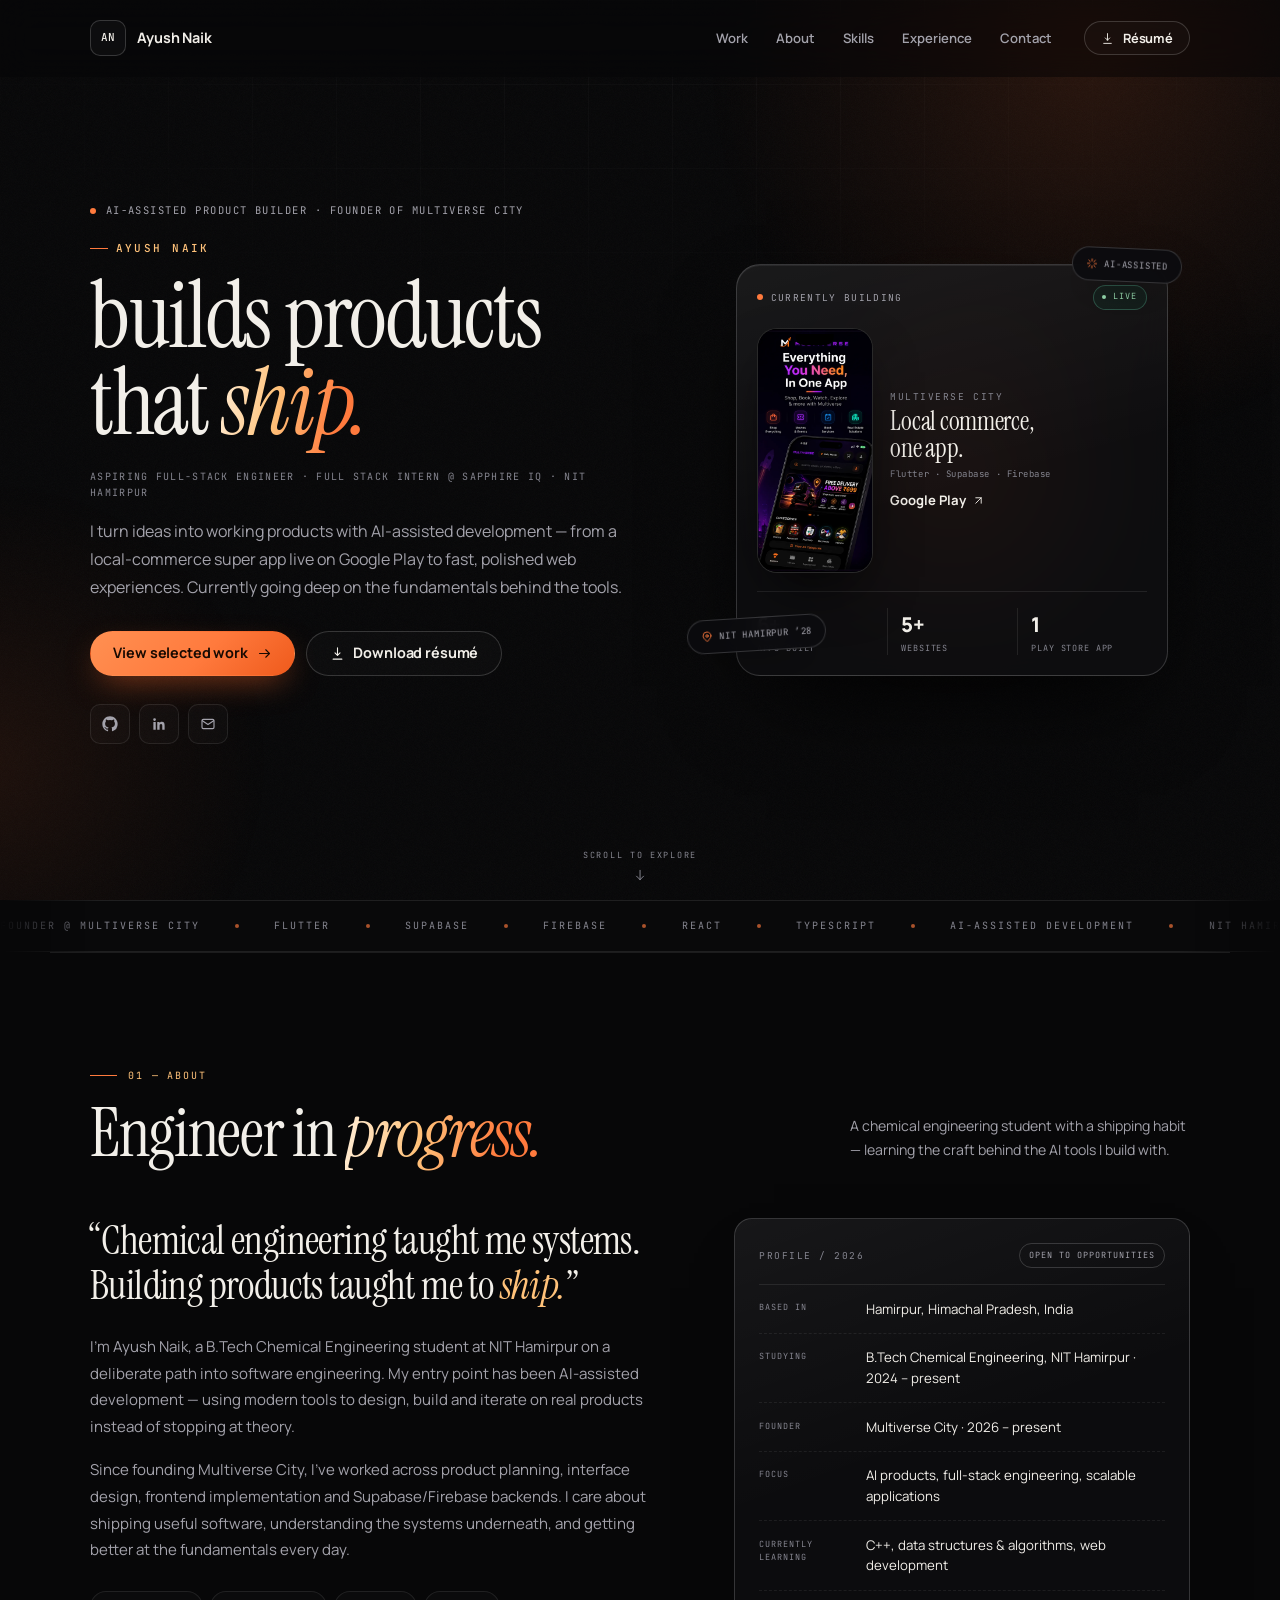
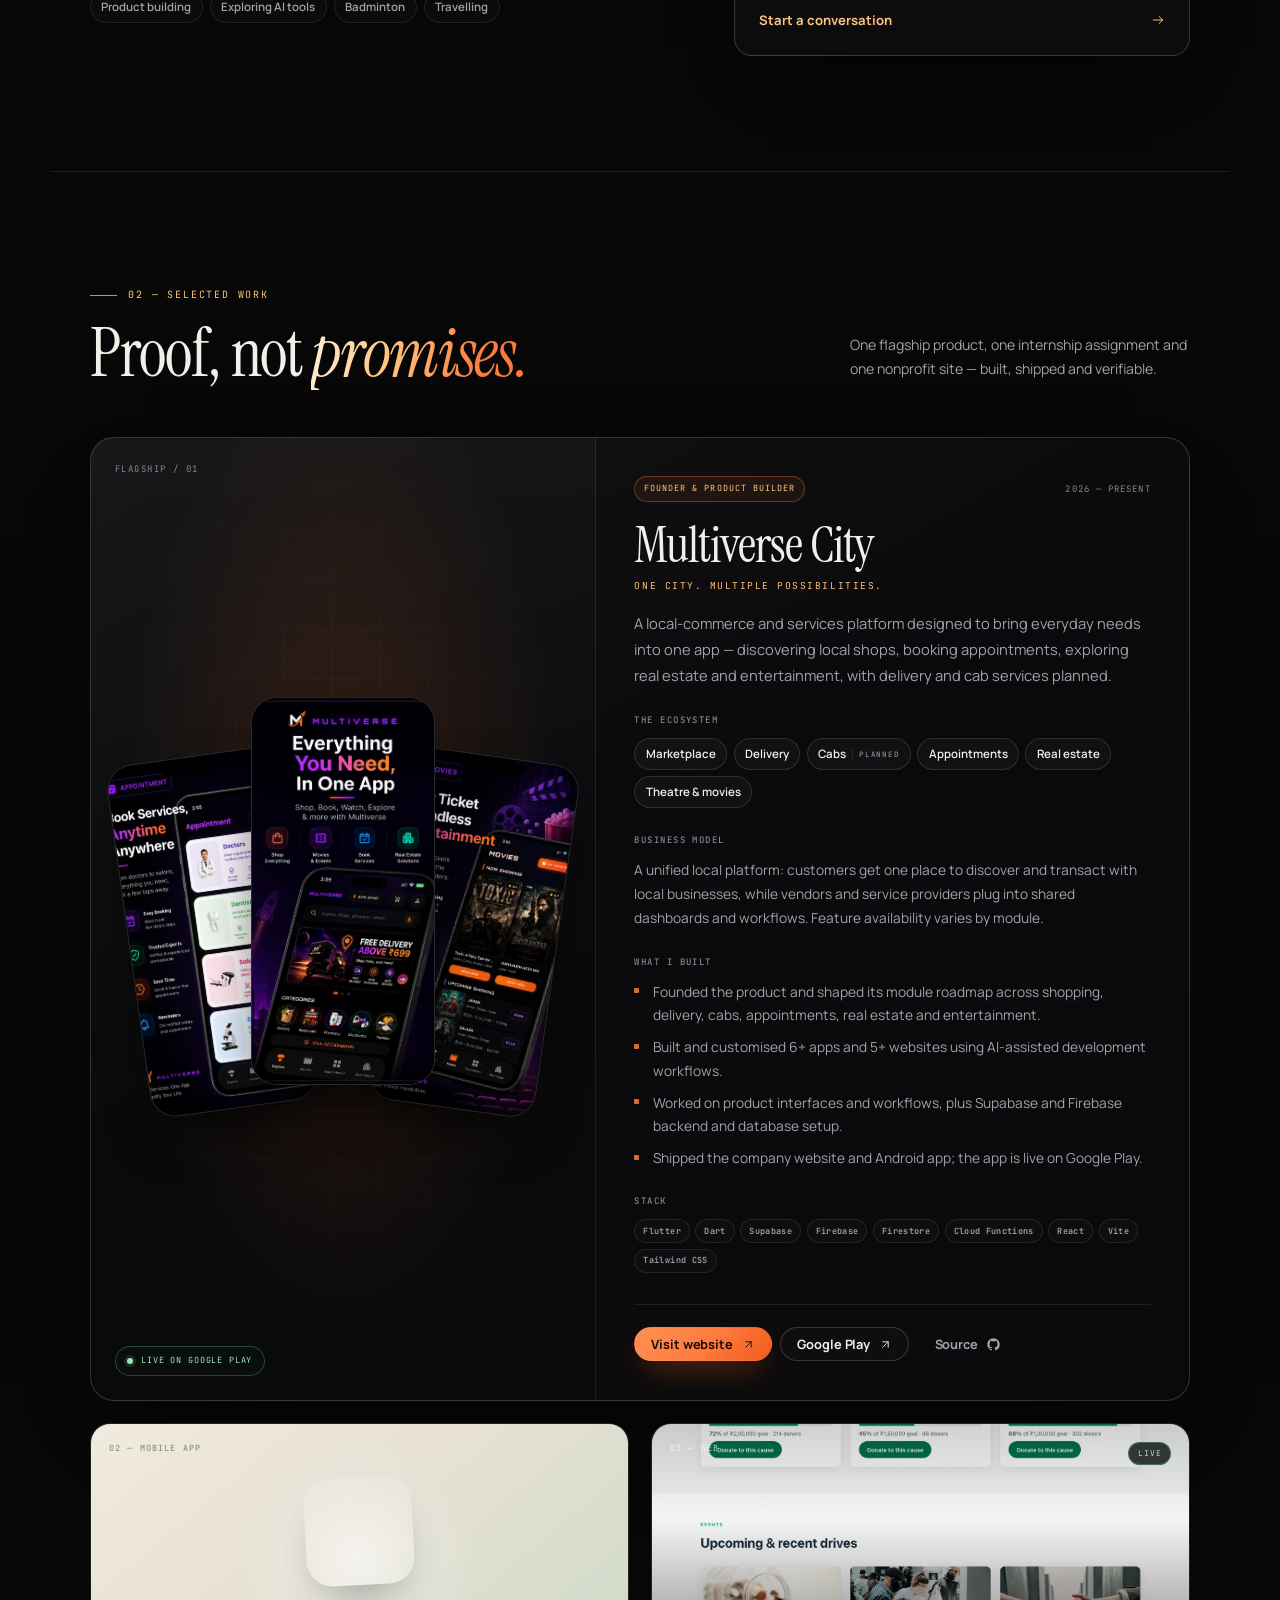
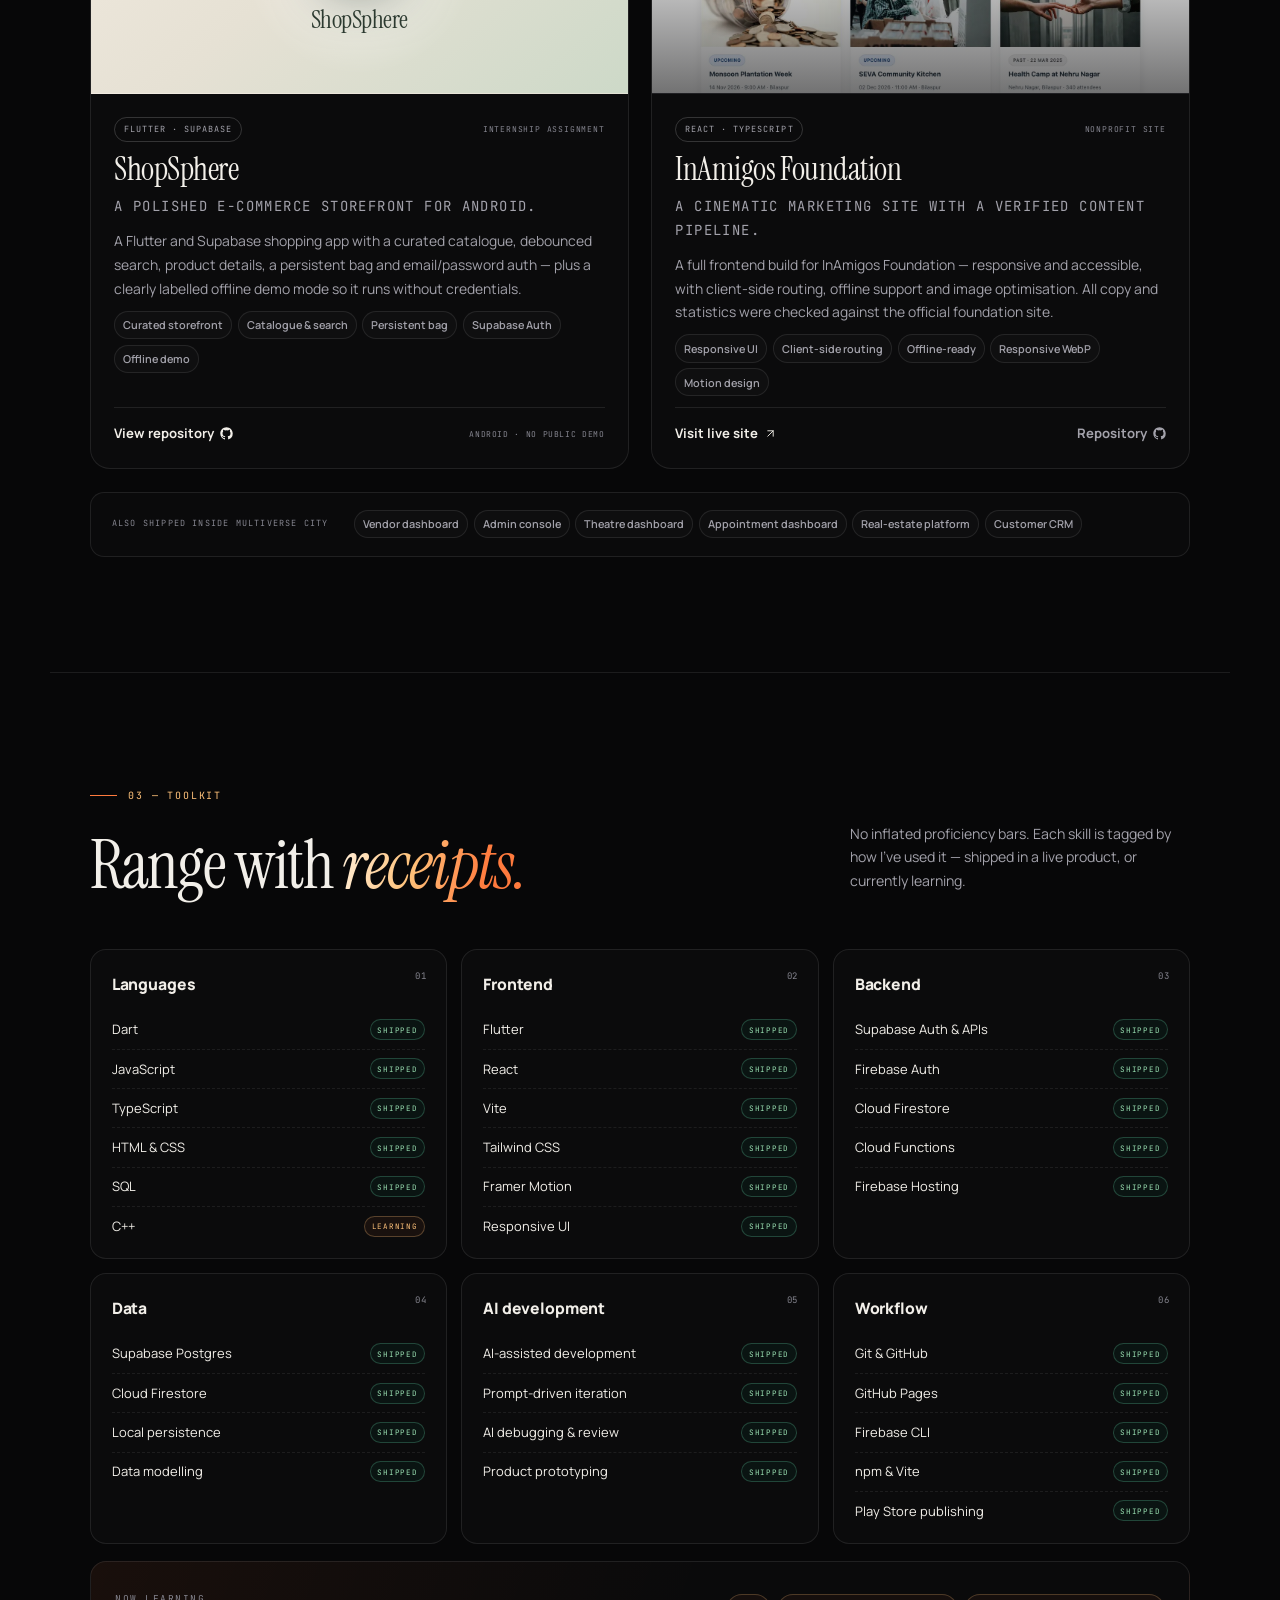
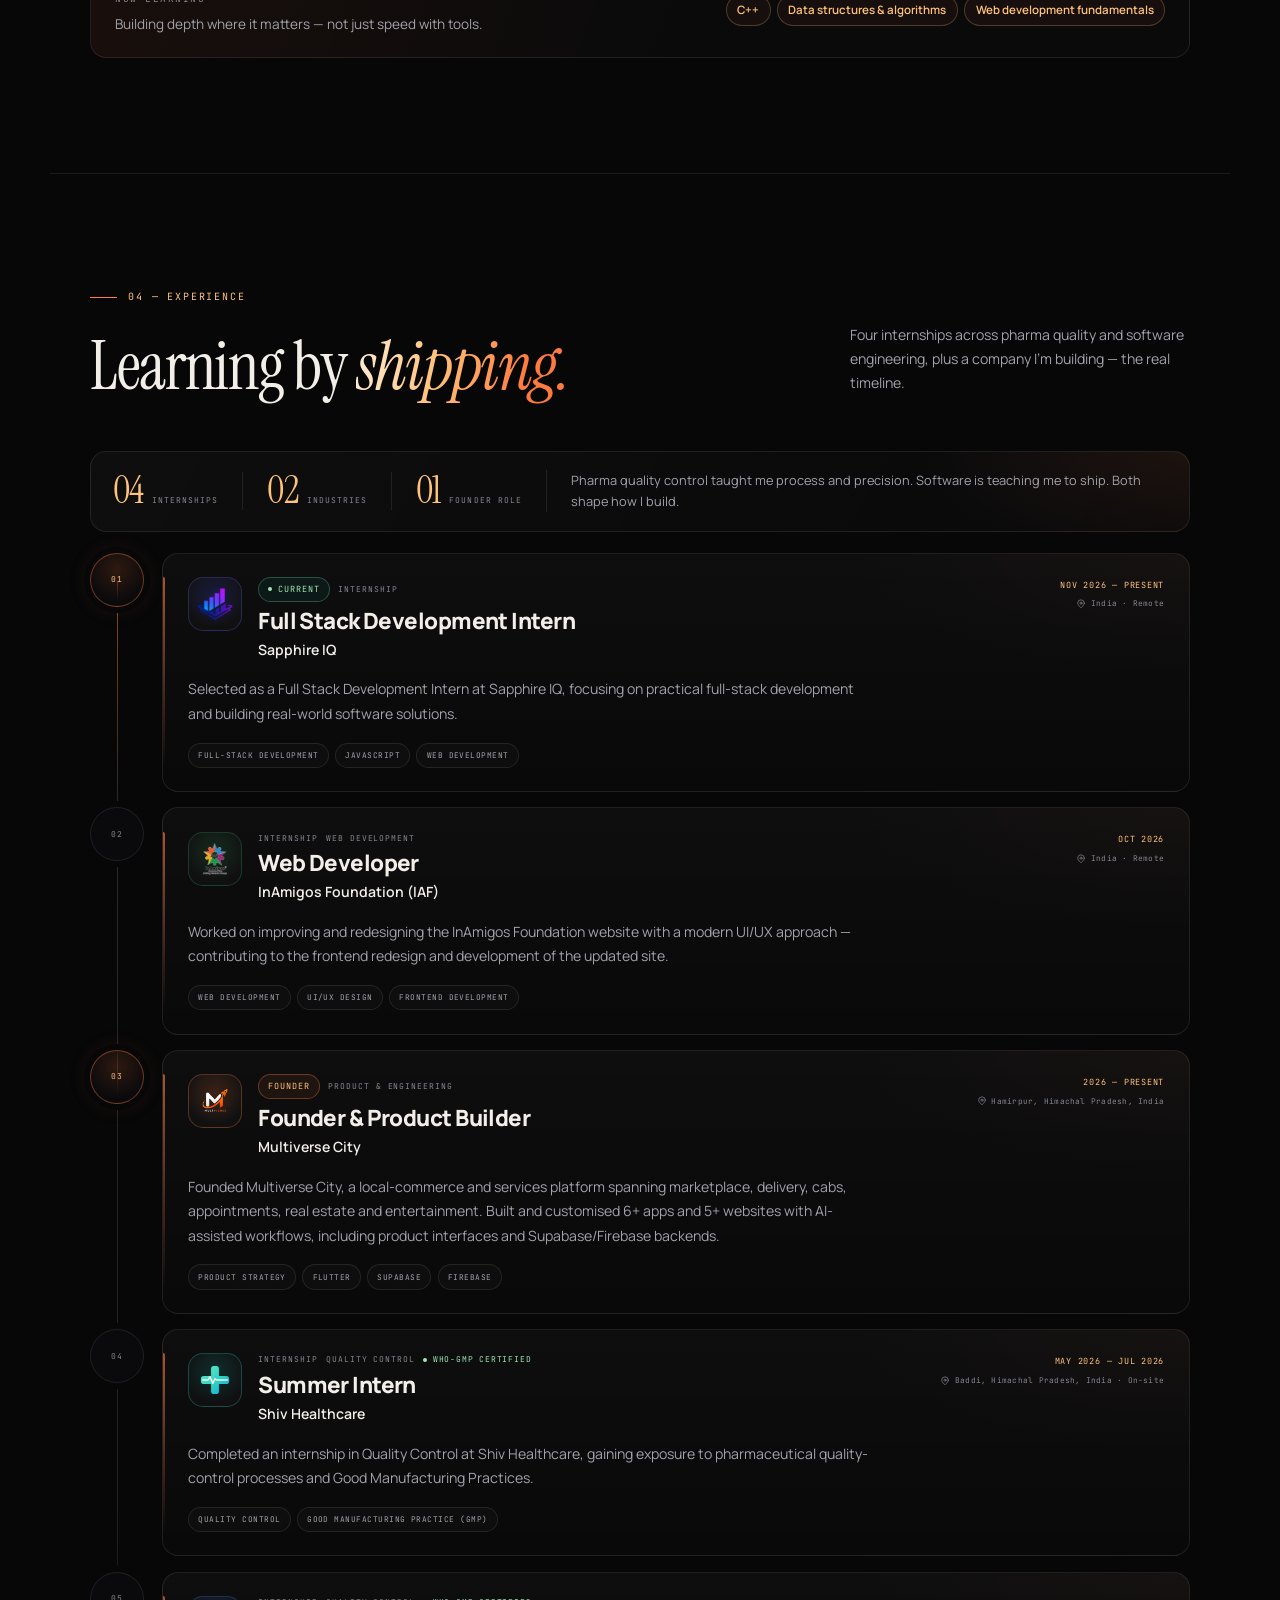
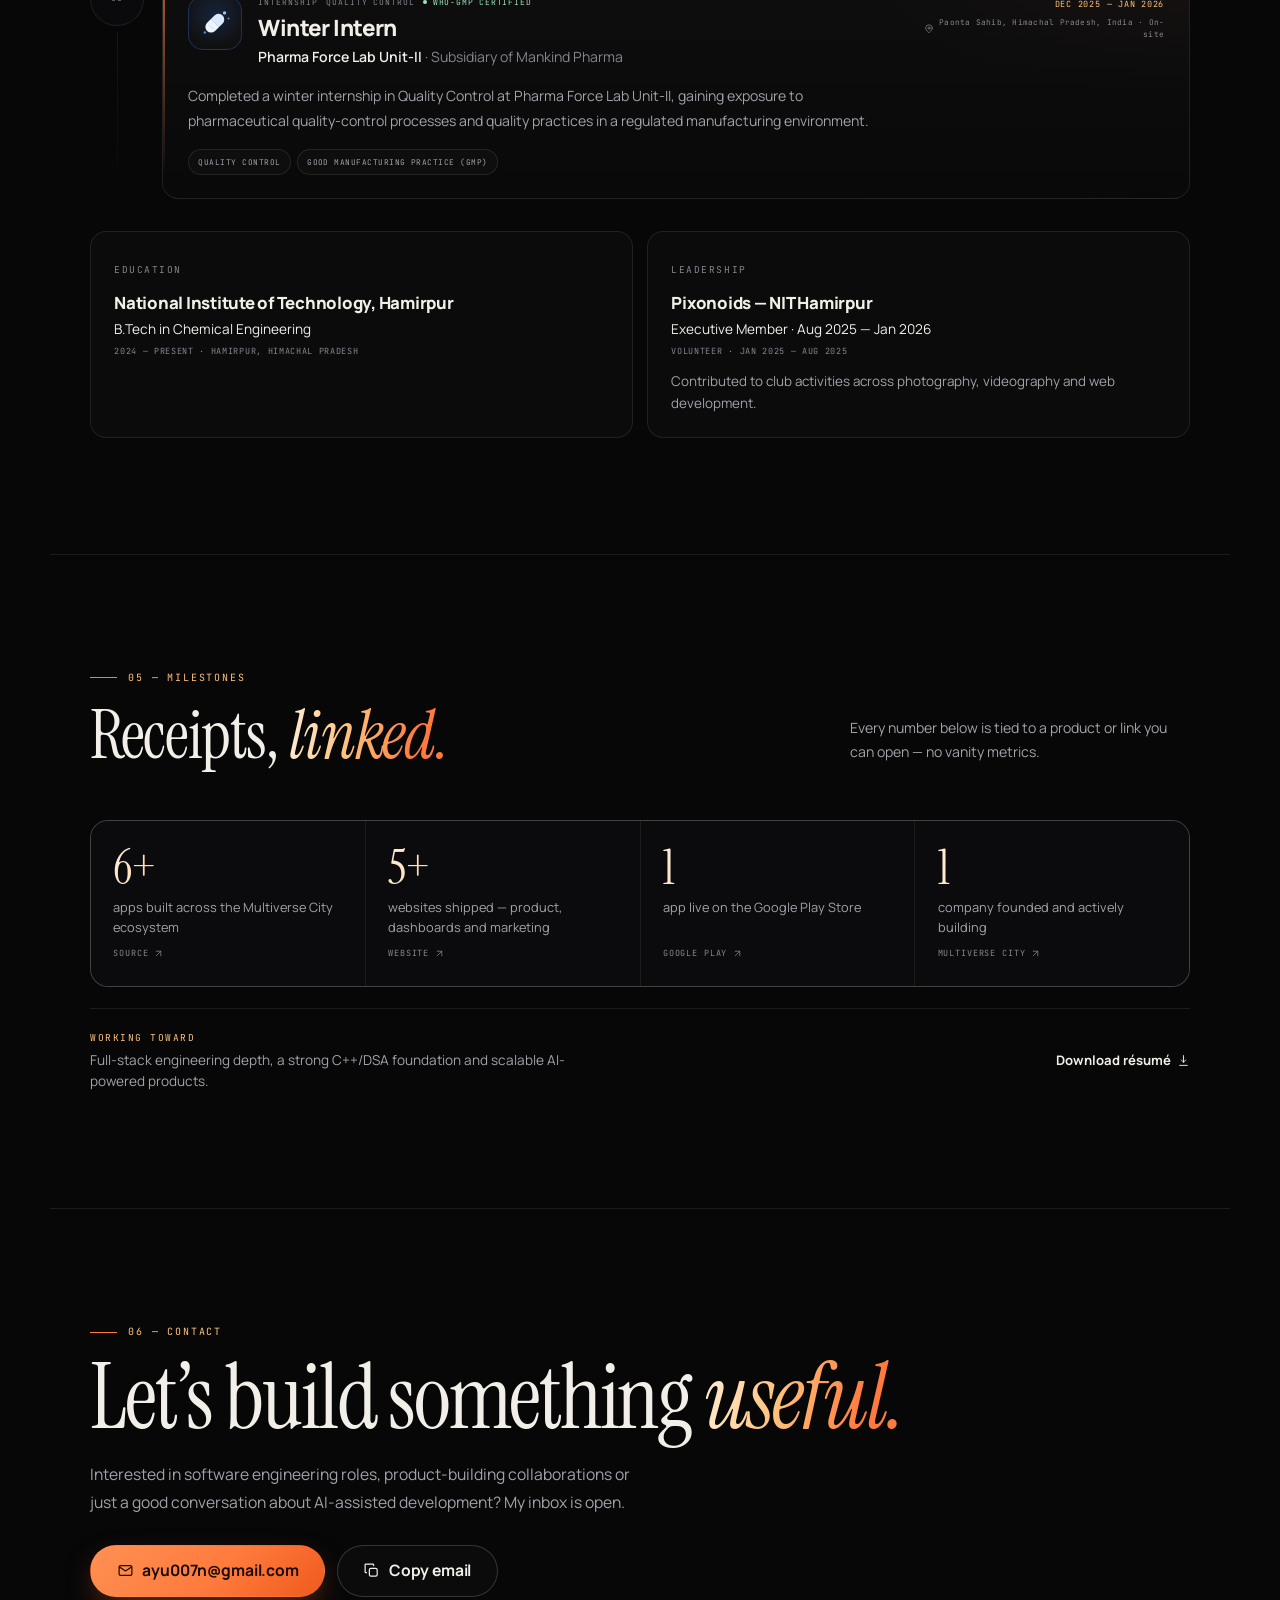
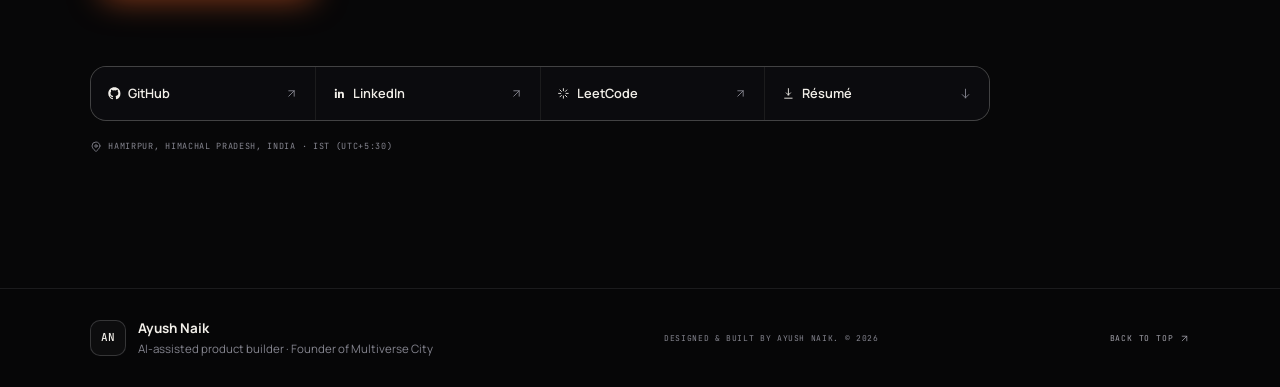
==== commit 748c834c: "Add four internships with premium experience timeline" ====
--- a/index.html
+++ b/index.html
@@ -165,7 +165,7 @@
                     <span class="hero-line">builds products that <em>ship.</em></span>
                 </h1>
 
-                <p class="hero-roles">Aspiring Full-Stack Engineer · Chemical Engineering @ NIT Hamirpur</p>
+                <p class="hero-roles">Aspiring Full-Stack Engineer · Full Stack Intern @ Sapphire IQ · NIT Hamirpur</p>
 
                 <p class="hero-intro">
                     I turn ideas into working products with AI-assisted development — from a
@@ -304,7 +304,7 @@
                 <aside class="dossier reveal" style="--d: 100ms" aria-label="Quick profile">
                     <div class="dossier-head">
                         <span class="mono-label">Profile / 2026</span>
-                        <span class="tag">Open to internships</span>
+                        <span class="tag">Open to opportunities</span>
                     </div>
                     <dl class="dossier-list">
                         <div>
@@ -617,53 +617,154 @@
                 <p class="section-eyebrow">04 — Experience</p>
                 <div class="section-head-row">
                     <h2 class="section-title" id="experience-title">Learning by <em>shipping.</em></h2>
-                    <p class="section-note">Founder work, two quality-control internships and a degree in progress — the real timeline.</p>
-                </div>
+                    <p class="section-note">Four internships across pharma quality and software engineering, plus a company I’m building — the real timeline.</p>
+                </div>
+            </div>
+
+            <div class="experience-stats reveal">
+                <div class="experience-stat">
+                    <strong>04</strong>
+                    <span>Internships</span>
+                </div>
+                <div class="experience-stat">
+                    <strong>02</strong>
+                    <span>Industries</span>
+                </div>
+                <div class="experience-stat">
+                    <strong>01</strong>
+                    <span>Founder role</span>
+                </div>
+                <p class="experience-stat-note">Pharma quality control taught me process and precision. Software is teaching me to ship. Both shape how I build.</p>
             </div>
 
             <ol class="timeline">
-                <li class="timeline-item reveal">
-                    <div class="timeline-meta">
-                        <span class="timeline-date">2026 — Present</span>
-                        <span class="timeline-place">Hamirpur, India</span>
-                    </div>
-                    <div class="timeline-body">
-                        <h3>Founder &amp; Product Builder</h3>
-                        <p class="timeline-org">Multiverse City</p>
-                        <ul>
-                            <li>Founded a local-commerce and services platform spanning marketplace, delivery, cabs, appointments, real estate and entertainment.</li>
-                            <li>Built and customised 6+ apps and 5+ websites using AI-assisted development workflows.</li>
-                            <li>Worked on product interfaces, workflows and Supabase/Firebase backend and database setup.</li>
-                        </ul>
-                    </div>
+                <li class="timeline-item timeline-item-current reveal">
+                    <div class="timeline-marker" aria-hidden="true"><span>01</span></div>
+                    <article class="timeline-card">
+                        <div class="timeline-head">
+                            <div class="timeline-logo logo-sapphire">
+                                <img src="assets/logos/sapphire-iq.png" alt="Sapphire IQ logo" width="54" height="54" loading="lazy" decoding="async">
+                            </div>
+                            <div class="timeline-title">
+                                <p class="timeline-kicker"><span class="tag tag-live">Current</span><span class="timeline-kind">Internship</span></p>
+                                <h3>Full Stack Development Intern</h3>
+                                <p class="timeline-org">Sapphire IQ</p>
+                            </div>
+                            <div class="timeline-meta">
+                                <span class="timeline-date">Nov 2026 — Present</span>
+                                <span class="timeline-place"><svg class="icon" aria-hidden="true"><use href="#i-pin"/></svg>India · Remote</span>
+                            </div>
+                        </div>
+                        <p class="timeline-desc">Selected as a Full Stack Development Intern at Sapphire IQ, focusing on practical full-stack development and building real-world software solutions.</p>
+                        <ul class="timeline-skills" aria-label="Skills used in this role">
+                            <li>Full-Stack Development</li>
+                            <li>JavaScript</li>
+                            <li>Web Development</li>
+                        </ul>
+                    </article>
                 </li>
 
-                <li class="timeline-item reveal">
-                    <div class="timeline-meta">
-                        <span class="timeline-date">May 2026 — Jul 2026</span>
-                        <span class="timeline-place">Quality Control</span>
-                    </div>
-                    <div class="timeline-body">
-                        <h3>Summer Intern — Quality Control</h3>
-                        <p class="timeline-org">Shiv Healthcare</p>
-                        <ul>
-                            <li>Exposure to pharmaceutical quality-control procedures and documentation in a regulated manufacturing environment.</li>
-                        </ul>
-                    </div>
+                <li class="timeline-item reveal" style="--d: 60ms">
+                    <div class="timeline-marker" aria-hidden="true"><span>02</span></div>
+                    <article class="timeline-card">
+                        <div class="timeline-head">
+                            <div class="timeline-logo logo-inamigos">
+                                <img src="assets/logos/inamigos.png" alt="InAmigos Foundation logo" width="54" height="54" loading="lazy" decoding="async">
+                            </div>
+                            <div class="timeline-title">
+                                <p class="timeline-kicker"><span class="timeline-kind">Internship</span><span class="timeline-kind">Web development</span></p>
+                                <h3>Web Developer</h3>
+                                <p class="timeline-org">InAmigos Foundation (IAF)</p>
+                            </div>
+                            <div class="timeline-meta">
+                                <span class="timeline-date">Oct 2026</span>
+                                <span class="timeline-place"><svg class="icon" aria-hidden="true"><use href="#i-pin"/></svg>India · Remote</span>
+                            </div>
+                        </div>
+                        <p class="timeline-desc">Worked on improving and redesigning the InAmigos Foundation website with a modern UI/UX approach — contributing to the frontend redesign and development of the updated site.</p>
+                        <ul class="timeline-skills" aria-label="Skills used in this role">
+                            <li>Web Development</li>
+                            <li>UI/UX Design</li>
+                            <li>Frontend Development</li>
+                        </ul>
+                    </article>
                 </li>
 
-                <li class="timeline-item reveal">
-                    <div class="timeline-meta">
-                        <span class="timeline-date">Dec 2025 — Jan 2026</span>
-                        <span class="timeline-place">Quality Control</span>
-                    </div>
-                    <div class="timeline-body">
-                        <h3>Winter Intern — Quality Control</h3>
-                        <p class="timeline-org">Pharma Force Lab, Unit II <span>· subsidiary of Mankind Pharma</span></p>
-                        <ul>
-                            <li>Exposure to pharmaceutical quality-control processes and quality practices in a regulated manufacturing environment.</li>
-                        </ul>
-                    </div>
+                <li class="timeline-item timeline-item-current reveal" style="--d: 120ms">
+                    <div class="timeline-marker" aria-hidden="true"><span>03</span></div>
+                    <article class="timeline-card">
+                        <div class="timeline-head">
+                            <div class="timeline-logo logo-multiverse">
+                                <img src="assets/logos/multiverse-city.png" alt="Multiverse City logo" width="54" height="54" loading="lazy" decoding="async">
+                            </div>
+                            <div class="timeline-title">
+                                <p class="timeline-kicker"><span class="tag tag-accent">Founder</span><span class="timeline-kind">Product &amp; engineering</span></p>
+                                <h3>Founder &amp; Product Builder</h3>
+                                <p class="timeline-org">Multiverse City</p>
+                            </div>
+                            <div class="timeline-meta">
+                                <span class="timeline-date">2026 — Present</span>
+                                <span class="timeline-place"><svg class="icon" aria-hidden="true"><use href="#i-pin"/></svg>Hamirpur, Himachal Pradesh, India</span>
+                            </div>
+                        </div>
+                        <p class="timeline-desc">Founded Multiverse City, a local-commerce and services platform spanning marketplace, delivery, cabs, appointments, real estate and entertainment. Built and customised 6+ apps and 5+ websites with AI-assisted workflows, including product interfaces and Supabase/Firebase backends.</p>
+                        <ul class="timeline-skills" aria-label="Skills used in this role">
+                            <li>Product Strategy</li>
+                            <li>Flutter</li>
+                            <li>Supabase</li>
+                            <li>Firebase</li>
+                        </ul>
+                    </article>
+                </li>
+
+                <li class="timeline-item reveal" style="--d: 180ms">
+                    <div class="timeline-marker" aria-hidden="true"><span>04</span></div>
+                    <article class="timeline-card">
+                        <div class="timeline-head">
+                            <div class="timeline-logo logo-shiv">
+                                <img src="assets/logos/shiv-healthcare.svg" alt="Shiv Healthcare logo" width="54" height="54" loading="lazy" decoding="async">
+                            </div>
+                            <div class="timeline-title">
+                                <p class="timeline-kicker"><span class="timeline-kind">Internship</span><span class="timeline-kind">Quality Control</span><span class="timeline-note">WHO-GMP certified</span></p>
+                                <h3>Summer Intern</h3>
+                                <p class="timeline-org">Shiv Healthcare</p>
+                            </div>
+                            <div class="timeline-meta">
+                                <span class="timeline-date">May 2026 — Jul 2026</span>
+                                <span class="timeline-place"><svg class="icon" aria-hidden="true"><use href="#i-pin"/></svg>Baddi, Himachal Pradesh, India · On-site</span>
+                            </div>
+                        </div>
+                        <p class="timeline-desc">Completed an internship in Quality Control at Shiv Healthcare, gaining exposure to pharmaceutical quality-control processes and Good Manufacturing Practices.</p>
+                        <ul class="timeline-skills" aria-label="Skills used in this role">
+                            <li>Quality Control</li>
+                            <li>Good Manufacturing Practice (GMP)</li>
+                        </ul>
+                    </article>
+                </li>
+
+                <li class="timeline-item reveal" style="--d: 240ms">
+                    <div class="timeline-marker" aria-hidden="true"><span>05</span></div>
+                    <article class="timeline-card">
+                        <div class="timeline-head">
+                            <div class="timeline-logo logo-pharma">
+                                <img src="assets/logos/pharma-force.svg" alt="Pharma Force Lab Unit-II logo" width="54" height="54" loading="lazy" decoding="async">
+                            </div>
+                            <div class="timeline-title">
+                                <p class="timeline-kicker"><span class="timeline-kind">Internship</span><span class="timeline-kind">Quality Control</span><span class="timeline-note">WHO-GMP certified</span></p>
+                                <h3>Winter Intern</h3>
+                                <p class="timeline-org">Pharma Force Lab Unit-II <span>· Subsidiary of Mankind Pharma</span></p>
+                            </div>
+                            <div class="timeline-meta">
+                                <span class="timeline-date">Dec 2025 — Jan 2026</span>
+                                <span class="timeline-place"><svg class="icon" aria-hidden="true"><use href="#i-pin"/></svg>Paonta Sahib, Himachal Pradesh, India · On-site</span>
+                            </div>
+                        </div>
+                        <p class="timeline-desc">Completed a winter internship in Quality Control at Pharma Force Lab Unit-II, gaining exposure to pharmaceutical quality-control processes and quality practices in a regulated manufacturing environment.</p>
+                        <ul class="timeline-skills" aria-label="Skills used in this role">
+                            <li>Quality Control</li>
+                            <li>Good Manufacturing Practice (GMP)</li>
+                        </ul>
+                    </article>
                 </li>
             </ol>
 
@@ -734,7 +835,7 @@
                 <p class="section-eyebrow">06 — Contact</p>
                 <h2 class="contact-title" id="contact-title">Let’s build something <em>useful.</em></h2>
                 <p class="contact-lead">
-                    Interested in software engineering internships, product-building collaborations
+                    Interested in software engineering roles, product-building collaborations
                     or just a good conversation about AI-assisted development? My inbox is open.
                 </p>
 
--- a/style.css
+++ b/style.css
@@ -1663,76 +1663,310 @@
 
 /* ---------- Experience ---------- */
 
+.experience-stats {
+    position: relative;
+    display: grid;
+    grid-template-columns: auto auto auto minmax(0, 1fr);
+    align-items: center;
+    gap: 1.5rem;
+    margin-bottom: 1.3rem;
+    padding: 1.15rem 1.35rem;
+    border: 1px solid var(--line);
+    border-radius: 16px;
+    background:
+        radial-gradient(420px 180px at 100% 0%, rgba(255, 122, 61, 0.08), transparent 65%),
+        linear-gradient(120deg, rgba(255, 255, 255, 0.032), rgba(255, 255, 255, 0.012));
+    overflow: hidden;
+}
+
+.experience-stat {
+    display: flex;
+    align-items: baseline;
+    gap: 0.55rem;
+    white-space: nowrap;
+}
+
+.experience-stat + .experience-stat {
+    padding-left: 1.5rem;
+    border-left: 1px solid var(--line);
+}
+
+.experience-stat strong {
+    font-family: var(--serif);
+    font-size: 2.35rem;
+    font-weight: 400;
+    line-height: 1;
+    letter-spacing: -0.02em;
+    color: var(--accent-2);
+}
+
+.experience-stat span {
+    font-family: var(--mono);
+    font-size: 8px;
+    letter-spacing: 0.13em;
+    text-transform: uppercase;
+    color: var(--dim);
+}
+
+.experience-stat-note {
+    padding-left: 1.5rem;
+    border-left: 1px solid var(--line);
+    color: var(--muted);
+    font-size: 0.8rem;
+    line-height: 1.65;
+}
+
 .timeline {
-    border-top: 1px solid var(--line);
+    position: relative;
+    display: grid;
+    gap: 0.95rem;
+}
+
+.timeline::before {
+    content: "";
+    position: absolute;
+    top: 28px;
+    bottom: 28px;
+    left: 27px;
+    width: 1px;
+    background: linear-gradient(180deg, rgba(255, 122, 61, 0.55), rgba(255, 255, 255, 0.14) 18%, rgba(255, 255, 255, 0.1) 78%, rgba(255, 255, 255, 0.02));
 }
 
 .timeline-item {
+    position: relative;
     display: grid;
-    grid-template-columns: 190px minmax(0, 1fr);
-    gap: 2rem;
-    padding-block: 2rem;
-    border-bottom: 1px solid var(--line);
-}
-
-.timeline-meta {
-    display: flex;
-    flex-direction: column;
-    gap: 0.35rem;
-    padding-top: 0.2rem;
-}
-
-.timeline-date {
-    font-family: var(--mono);
-    font-size: 9.5px;
-    letter-spacing: 0.1em;
-    text-transform: uppercase;
+    grid-template-columns: 54px minmax(0, 1fr);
+    gap: 1.15rem;
+    align-items: start;
+}
+
+.timeline-marker {
+    position: relative;
+    z-index: 1;
+    width: 54px;
+    height: 54px;
+    display: grid;
+    place-items: center;
+    border: 1px solid var(--line);
+    border-radius: 50%;
+    background: #0a0a0d;
+    font-family: var(--mono);
+    font-size: 8px;
+    letter-spacing: 0.12em;
+    color: var(--dim);
+    box-shadow: 0 0 0 6px var(--bg);
+}
+
+.timeline-item-current .timeline-marker {
     color: var(--accent-2);
-}
-
-.timeline-place {
-    font-family: var(--mono);
-    font-size: 8.5px;
-    letter-spacing: 0.1em;
-    text-transform: uppercase;
-    color: var(--dim);
-}
-
-.timeline-body h3 {
-    font-size: 1.25rem;
-    font-weight: 800;
-    letter-spacing: -0.02em;
-}
-
-.timeline-org {
-    margin: 0.15rem 0 0.8rem;
-    font-size: 0.88rem;
-    color: var(--muted);
-}
-
-.timeline-org span { color: var(--dim); }
-
-.timeline-body ul li {
+    border-color: rgba(255, 122, 61, 0.42);
+    background: radial-gradient(circle at 50% 30%, rgba(255, 122, 61, 0.16), #0a0a0d 72%);
+    box-shadow: 0 0 0 6px var(--bg), 0 0 24px rgba(255, 122, 61, 0.14);
+}
+
+.timeline-card {
     position: relative;
-    padding-left: 1.15rem;
-    margin-bottom: 0.4rem;
-    color: var(--muted);
-    font-size: 0.88rem;
-    line-height: 1.7;
-}
-
-.timeline-body ul li:last-child { margin-bottom: 0; }
-
-.timeline-body ul li::before {
+    padding: 1.45rem 1.55rem;
+    border: 1px solid var(--line);
+    border-radius: 16px;
+    background:
+        radial-gradient(560px 200px at 100% 0%, rgba(255, 122, 61, 0.03), transparent 62%),
+        linear-gradient(180deg, rgba(255, 255, 255, 0.032), rgba(255, 255, 255, 0.012));
+    overflow: hidden;
+    transition: border-color 0.4s var(--ease), transform 0.4s var(--ease), background 0.4s var(--ease);
+}
+
+.timeline-card::before {
     content: "";
     position: absolute;
     left: 0;
-    top: 0.62em;
-    width: 5px;
-    height: 5px;
-    border-radius: 1px;
-    background: var(--accent);
-    opacity: 0.85;
+    top: 1.45rem;
+    bottom: 1.45rem;
+    width: 2px;
+    border-radius: 0 2px 2px 0;
+    background: linear-gradient(180deg, var(--accent), rgba(255, 122, 61, 0));
+    opacity: 0.65;
+}
+
+.timeline-item:hover .timeline-card {
+    border-color: var(--line-strong);
+    transform: translateY(-2px);
+    background:
+        radial-gradient(560px 220px at 100% 0%, rgba(255, 122, 61, 0.06), transparent 62%),
+        linear-gradient(180deg, rgba(255, 255, 255, 0.044), rgba(255, 255, 255, 0.016));
+}
+
+.timeline-head {
+    display: flex;
+    align-items: flex-start;
+    gap: 1rem;
+}
+
+.timeline-logo {
+    flex: 0 0 54px;
+    width: 54px;
+    height: 54px;
+    display: grid;
+    place-items: center;
+    border: 1px solid var(--line);
+    border-radius: 15px;
+    background: rgba(255, 255, 255, 0.035);
+    overflow: hidden;
+}
+
+.timeline-logo img {
+    width: 36px;
+    height: 36px;
+    object-fit: contain;
+}
+
+.logo-sapphire {
+    border-color: rgba(99, 102, 241, 0.28);
+    background: radial-gradient(circle at 50% 35%, rgba(68, 87, 251, 0.22), rgba(255, 255, 255, 0.02) 72%);
+}
+
+.logo-inamigos {
+    border-color: rgba(49, 165, 94, 0.28);
+    background: radial-gradient(circle at 50% 35%, rgba(49, 165, 94, 0.2), rgba(255, 255, 255, 0.02) 72%);
+}
+
+.logo-multiverse {
+    border-color: rgba(255, 122, 61, 0.3);
+    background: radial-gradient(circle at 50% 35%, rgba(255, 122, 61, 0.2), rgba(255, 255, 255, 0.02) 72%);
+}
+
+.logo-shiv {
+    border-color: rgba(45, 212, 191, 0.28);
+    background: radial-gradient(circle at 50% 35%, rgba(20, 184, 166, 0.2), rgba(255, 255, 255, 0.02) 72%);
+}
+
+.logo-pharma {
+    border-color: rgba(59, 130, 246, 0.28);
+    background: radial-gradient(circle at 50% 35%, rgba(59, 130, 246, 0.2), rgba(255, 255, 255, 0.02) 72%);
+}
+
+.timeline-title {
+    flex: 1 1 auto;
+    min-width: 0;
+}
+
+.timeline-kicker {
+    display: flex;
+    align-items: center;
+    flex-wrap: wrap;
+    gap: 0.5rem;
+    margin-bottom: 0.38rem;
+}
+
+.timeline-kind {
+    font-family: var(--mono);
+    font-size: 8px;
+    letter-spacing: 0.12em;
+    text-transform: uppercase;
+    color: var(--dim);
+}
+
+.timeline-note {
+    display: inline-flex;
+    align-items: center;
+    gap: 0.35rem;
+    font-family: var(--mono);
+    font-size: 8px;
+    letter-spacing: 0.1em;
+    text-transform: uppercase;
+    color: var(--ok);
+}
+
+.timeline-note::before {
+    content: "";
+    width: 4px;
+    height: 4px;
+    border-radius: 50%;
+    background: var(--ok);
+}
+
+.timeline-title h3 {
+    font-size: 1.4rem;
+    font-weight: 800;
+    line-height: 1.2;
+    letter-spacing: -0.025em;
+}
+
+.timeline-org {
+    margin-top: 0.25rem;
+    font-size: 0.88rem;
+    font-weight: 600;
+    color: var(--text);
+}
+
+.timeline-org span {
+    color: var(--dim);
+    font-weight: 400;
+}
+
+.timeline-meta {
+    flex: 0 0 auto;
+    display: flex;
+    flex-direction: column;
+    align-items: flex-end;
+    gap: 0.38rem;
+    padding-top: 0.12rem;
+    text-align: right;
+}
+
+.timeline-date {
+    font-family: var(--mono);
+    font-size: 8.5px;
+    letter-spacing: 0.09em;
+    text-transform: uppercase;
+    color: var(--accent-2);
+    white-space: nowrap;
+}
+
+.timeline-place {
+    display: inline-flex;
+    align-items: center;
+    justify-content: flex-end;
+    gap: 0.3rem;
+    max-width: 240px;
+    font-family: var(--mono);
+    font-size: 7.8px;
+    letter-spacing: 0.03em;
+    line-height: 1.5;
+    color: var(--dim);
+}
+
+.timeline-place .icon {
+    width: 10px;
+    height: 10px;
+    flex: 0 0 auto;
+}
+
+.timeline-desc {
+    margin-top: 1rem;
+    max-width: 76ch;
+    color: var(--muted);
+    font-size: 0.88rem;
+    line-height: 1.75;
+}
+
+.timeline-skills {
+    display: flex;
+    flex-wrap: wrap;
+    gap: 0.38rem;
+    margin-top: 1rem;
+}
+
+.timeline-skills li {
+    padding: 0.34rem 0.58rem;
+    border: 1px solid var(--line);
+    border-radius: 999px;
+    background: rgba(255, 255, 255, 0.02);
+    font-family: var(--mono);
+    font-size: 7.8px;
+    letter-spacing: 0.06em;
+    text-transform: uppercase;
+    color: var(--muted);
 }
 
 .two-up {
@@ -2055,6 +2289,20 @@
 @media (max-width: 1080px) {
     .float-chip-b { left: -12px; }
     .nav-links { gap: 1.35rem; }
+
+    .experience-stats { grid-template-columns: repeat(3, minmax(0, 1fr)); }
+
+    .experience-stat + .experience-stat {
+        padding-left: 0;
+        border-left: 0;
+    }
+
+    .experience-stat-note {
+        grid-column: 1 / -1;
+        padding: 0.85rem 0 0;
+        border-top: 1px solid var(--line);
+        border-left: 0;
+    }
 }
 
 @media (max-width: 940px) {
@@ -2174,23 +2422,94 @@
     .hero-actions { width: 100%; }
     .hero-actions .btn { flex: 1 1 auto; }
 
+    .experience-stats {
+        gap: 1rem;
+        padding: 1rem;
+    }
+
+    .experience-stat {
+        flex-direction: column;
+        align-items: flex-start;
+        gap: 0.15rem;
+    }
+
+    .experience-stat strong { font-size: 2rem; }
+
+    .timeline::before {
+        top: 20px;
+        bottom: 20px;
+        left: 20px;
+    }
+
     .timeline-item {
-        grid-template-columns: 1fr;
+        grid-template-columns: 40px minmax(0, 1fr);
         gap: 0.8rem;
-        padding-block: 1.7rem;
     }
+
+    .timeline-marker {
+        width: 40px;
+        height: 40px;
+        font-size: 7px;
+        box-shadow: 0 0 0 4px var(--bg);
+    }
+
+    .timeline-item-current .timeline-marker {
+        box-shadow: 0 0 0 4px var(--bg), 0 0 18px rgba(255, 122, 61, 0.14);
+    }
+
+    .timeline-card {
+        padding: 1.15rem 1.1rem;
+        border-radius: 14px;
+    }
+
+    .timeline-card::before {
+        top: 1.15rem;
+        bottom: 1.15rem;
+    }
+
+    .timeline-head {
+        flex-wrap: wrap;
+        gap: 0.75rem;
+    }
+
+    .timeline-logo {
+        flex-basis: 46px;
+        width: 46px;
+        height: 46px;
+        border-radius: 12px;
+    }
+
+    .timeline-logo img {
+        width: 30px;
+        height: 30px;
+    }
+
+    .timeline-title { flex: 1 1 calc(100% - 58px); }
 
     .timeline-meta {
         flex-direction: row;
+        flex-wrap: wrap;
         align-items: center;
-        gap: 0.8rem;
+        justify-content: flex-start;
+        width: 100%;
+        gap: 0.35rem 0.8rem;
+        margin-top: 0.1rem;
+        padding-top: 0.65rem;
+        border-top: 1px solid var(--line);
+        text-align: left;
     }
 
-    .timeline-place::before {
-        content: "·";
-        margin-right: 0.8rem;
-        color: var(--dim);
+    .timeline-place {
+        justify-content: flex-start;
+        max-width: none;
     }
+
+    .timeline-desc {
+        margin-top: 0.85rem;
+        font-size: 0.85rem;
+    }
+
+    .timeline-skills { margin-top: 0.85rem; }
 
     .two-up { grid-template-columns: 1fr; }
 
@@ -2202,6 +2521,15 @@
 
 @media (max-width: 560px) {
     .brand-name { display: none; }
+
+    .experience-stats { gap: 0.75rem; }
+    .experience-stat strong { font-size: 1.75rem; }
+    .experience-stat span { font-size: 7.2px; letter-spacing: 0.1em; }
+    .experience-stat-note { font-size: 0.77rem; }
+
+    .timeline-title h3 { font-size: 1.24rem; }
+    .timeline-card { padding: 1.05rem 1rem; }
+    .timeline-skills li { font-size: 7.2px; }
 
     .hero { padding-top: 112px; padding-bottom: 4rem; }
     .hero-intro { font-size: 0.93rem; }
@@ -2239,6 +2567,13 @@
 
 @media (max-width: 380px) {
     .hero-line { font-size: 2.85rem; }
+
+    .timeline::before { top: 17px; bottom: 17px; left: 17px; }
+    .timeline-item { grid-template-columns: 34px minmax(0, 1fr); gap: 0.65rem; }
+    .timeline-marker { width: 34px; height: 34px; font-size: 6.5px; }
+    .timeline-logo { flex-basis: 40px; width: 40px; height: 40px; }
+    .timeline-logo img { width: 26px; height: 26px; }
+    .timeline-title { flex: 1 1 calc(100% - 50px); }
     .build-body { grid-template-columns: 1fr; }
     .phone-small { width: 108px; margin-inline: auto; }
     .phone-fan .phone { width: 100px; }
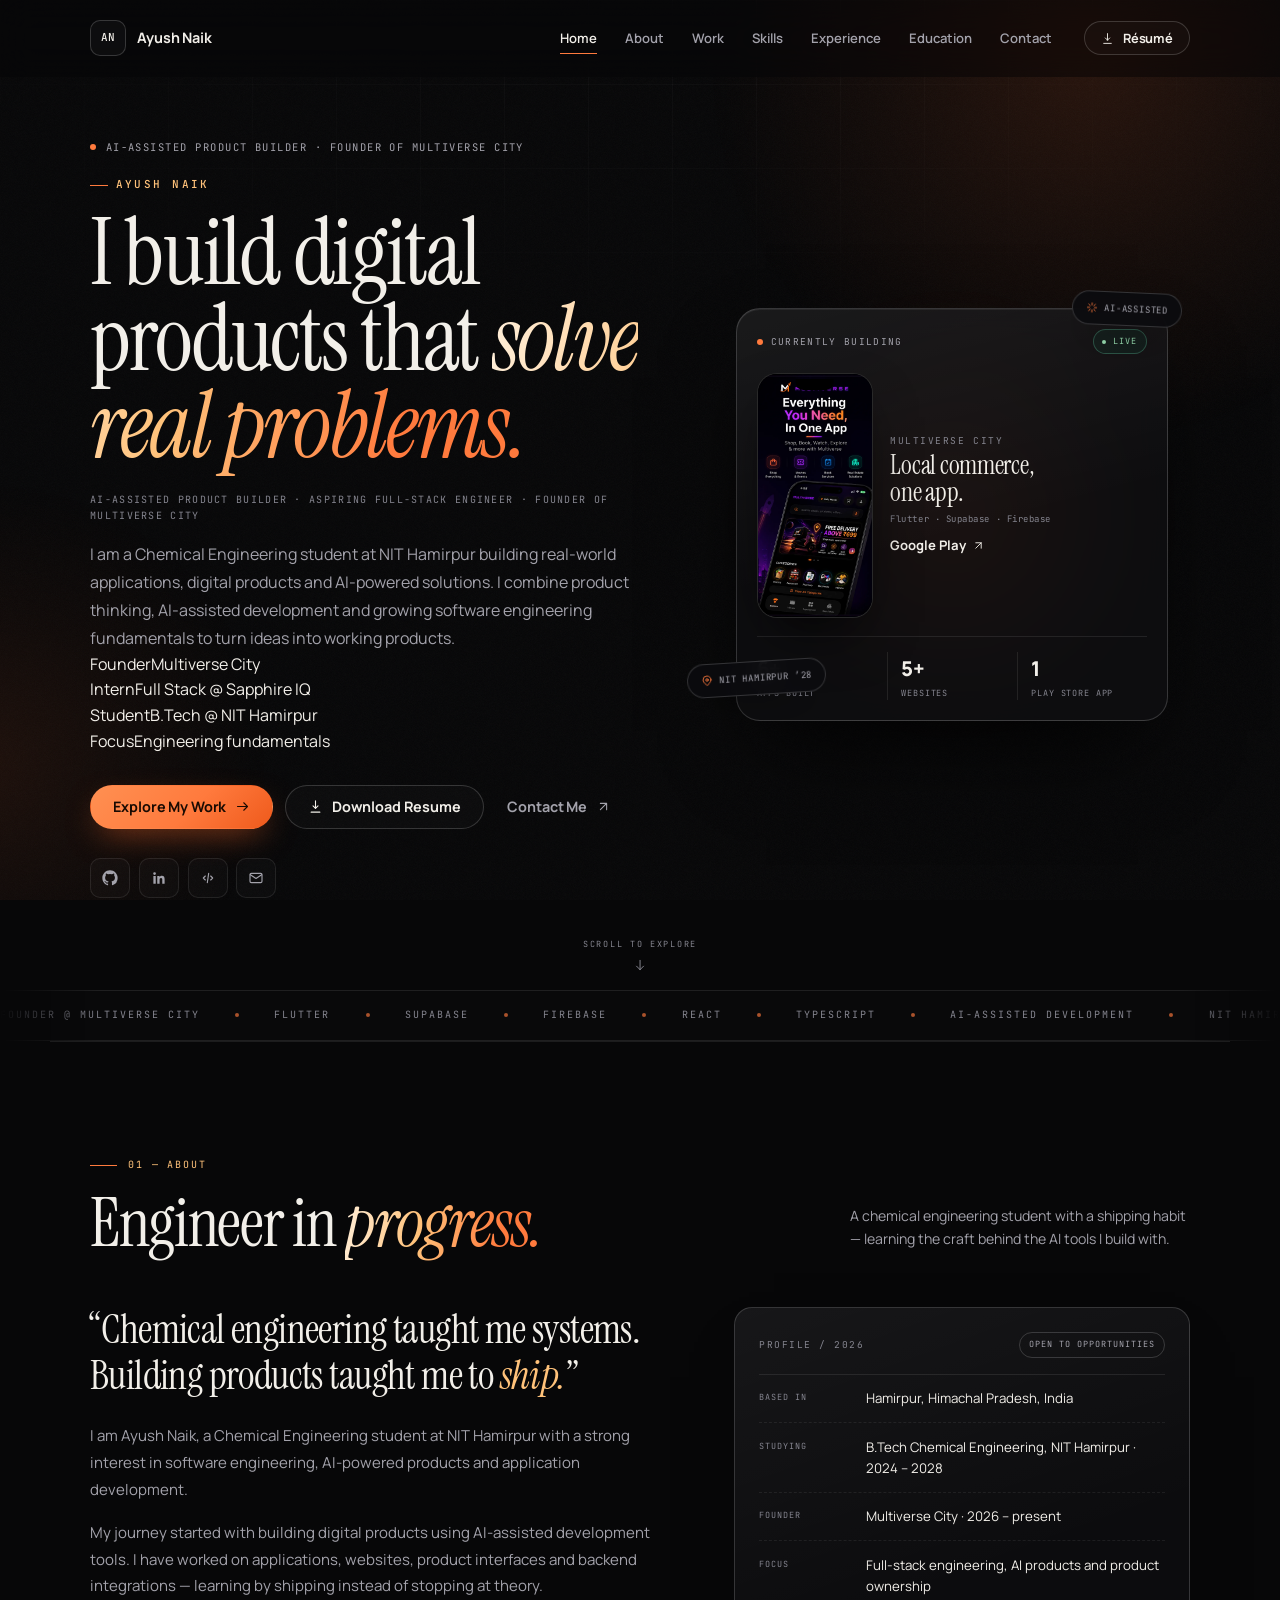
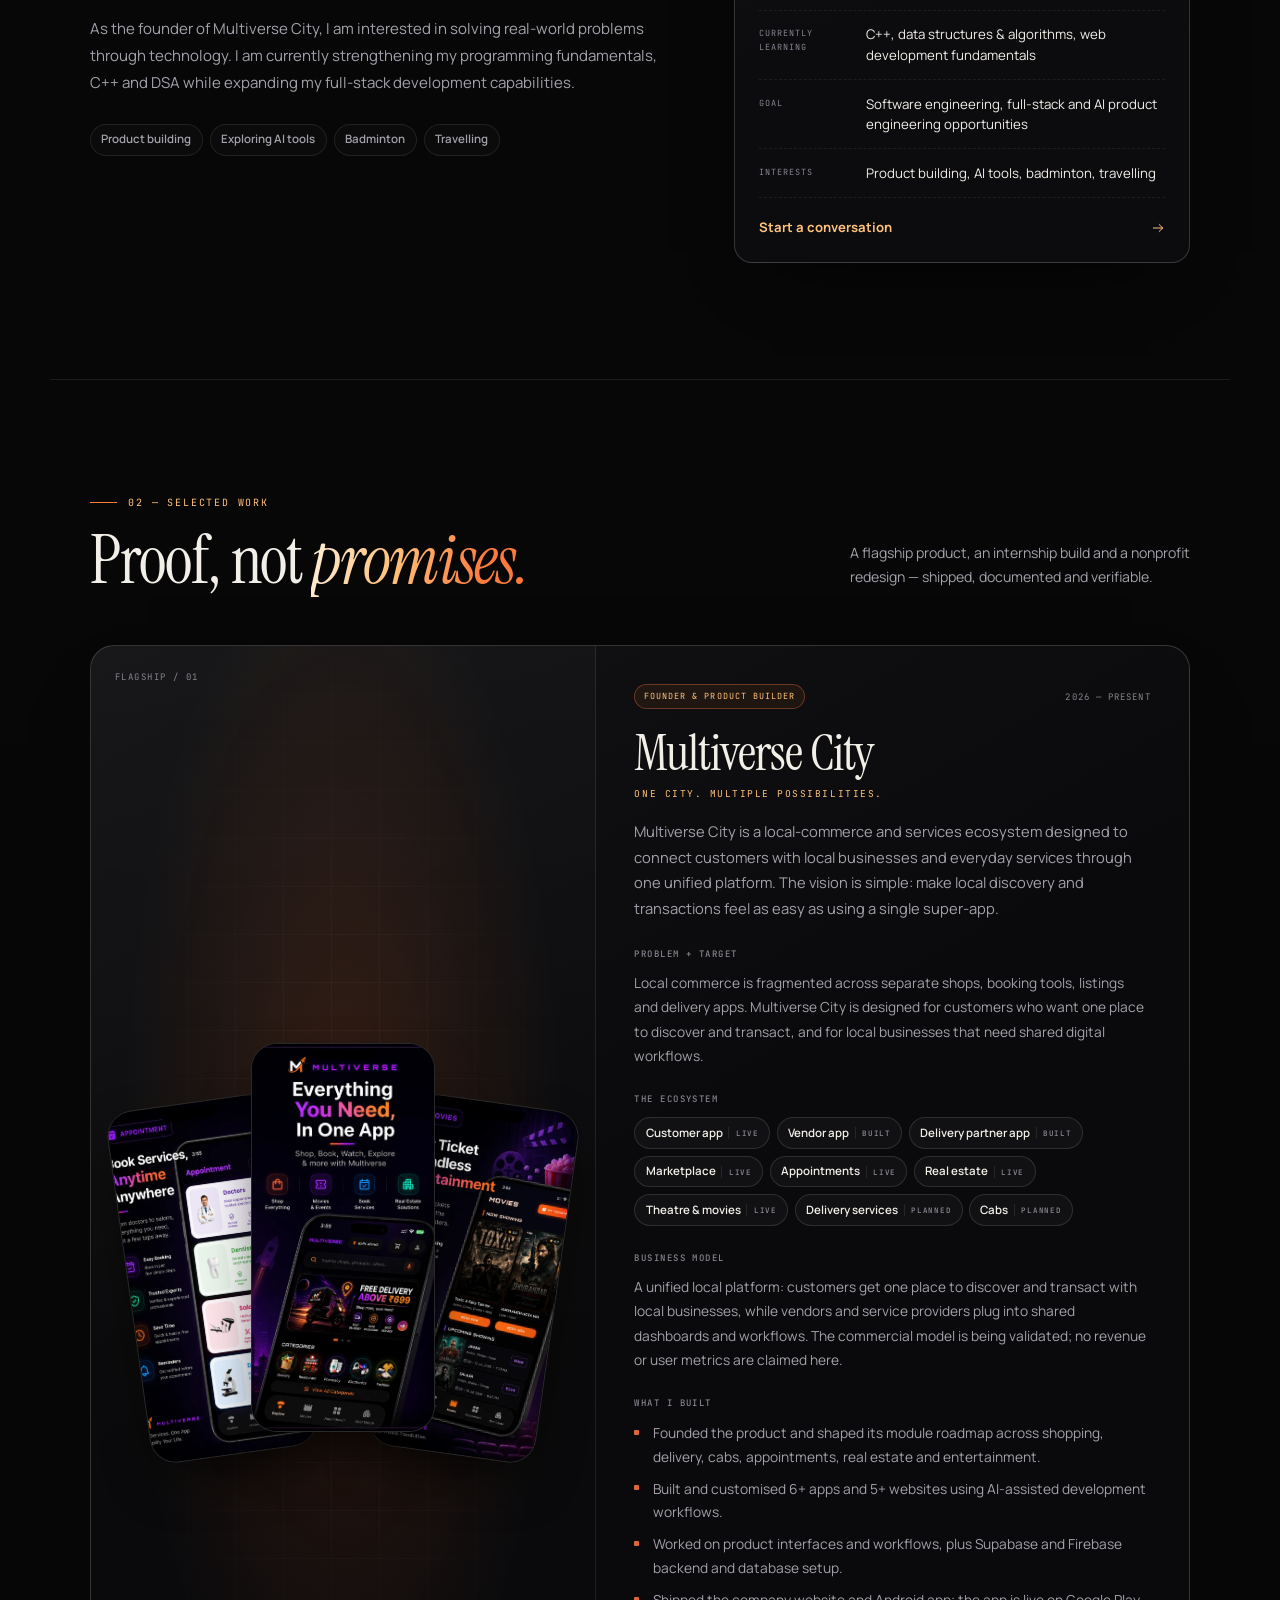
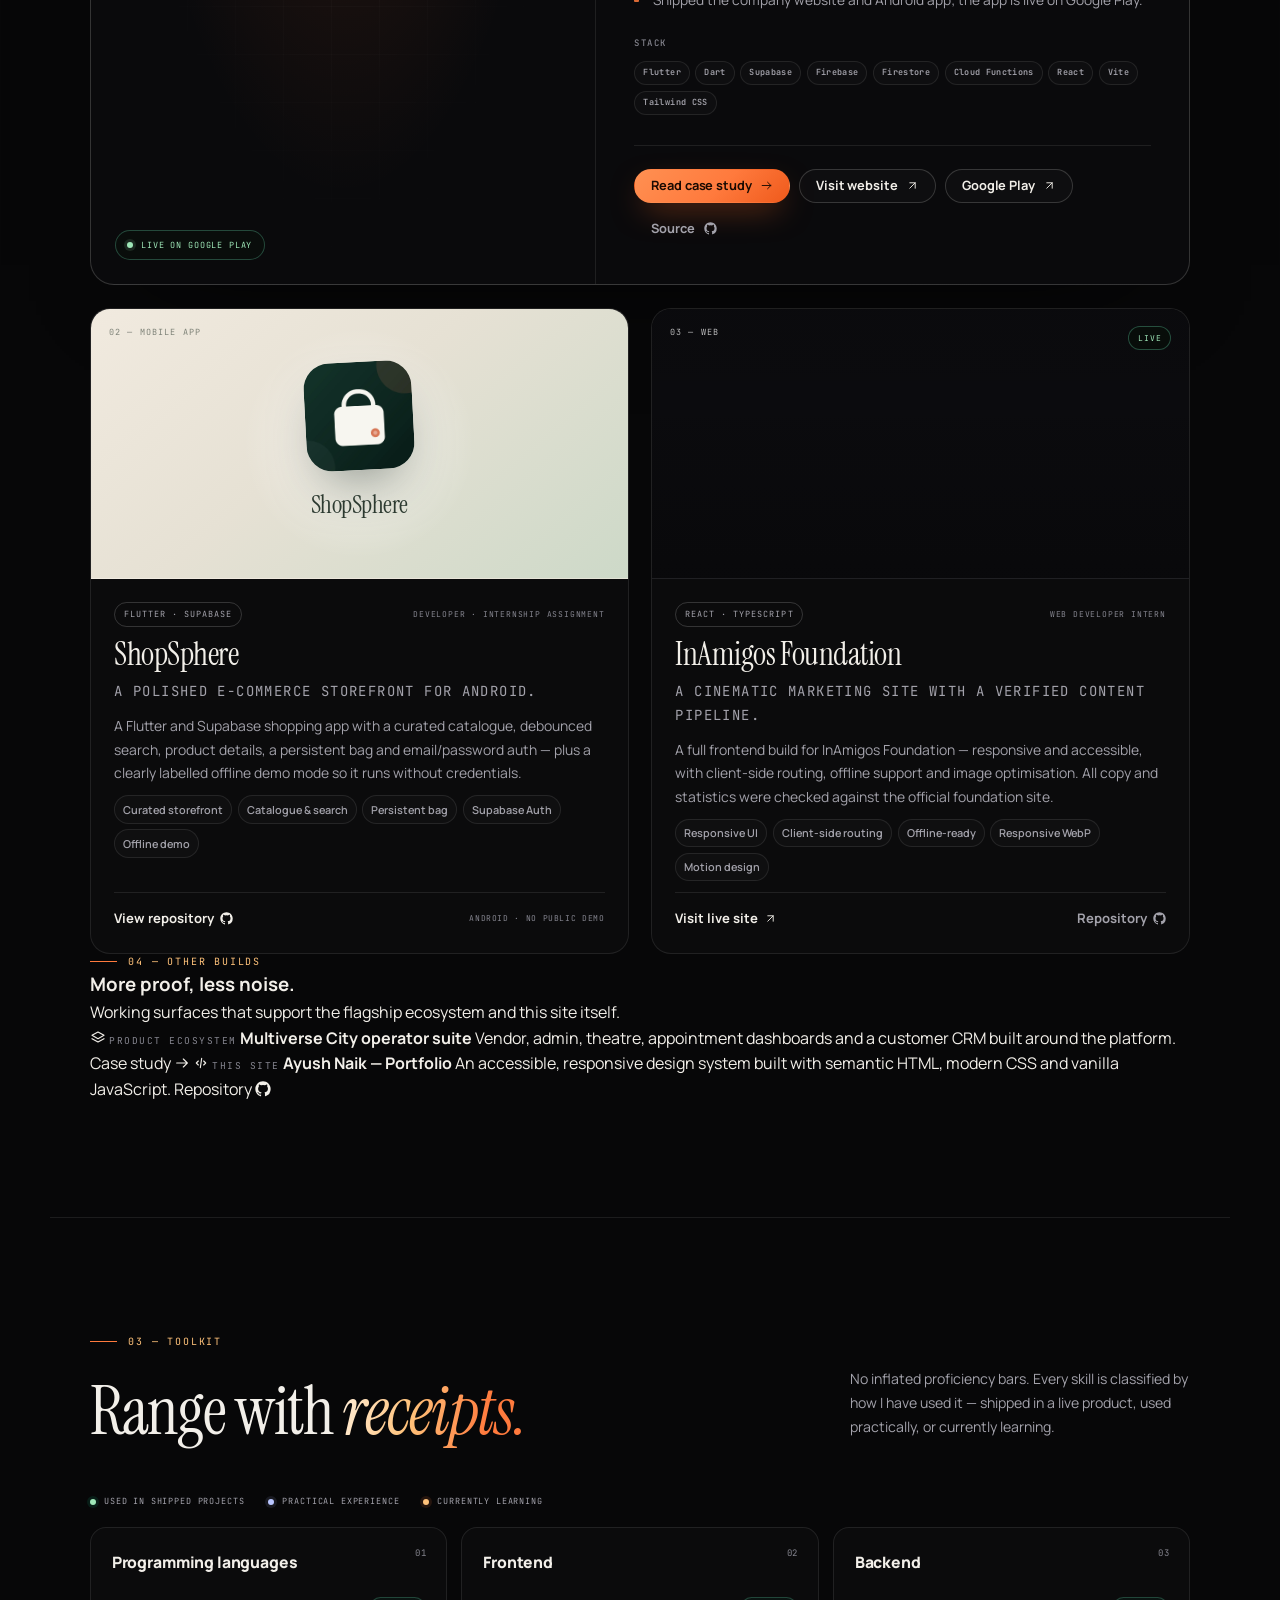
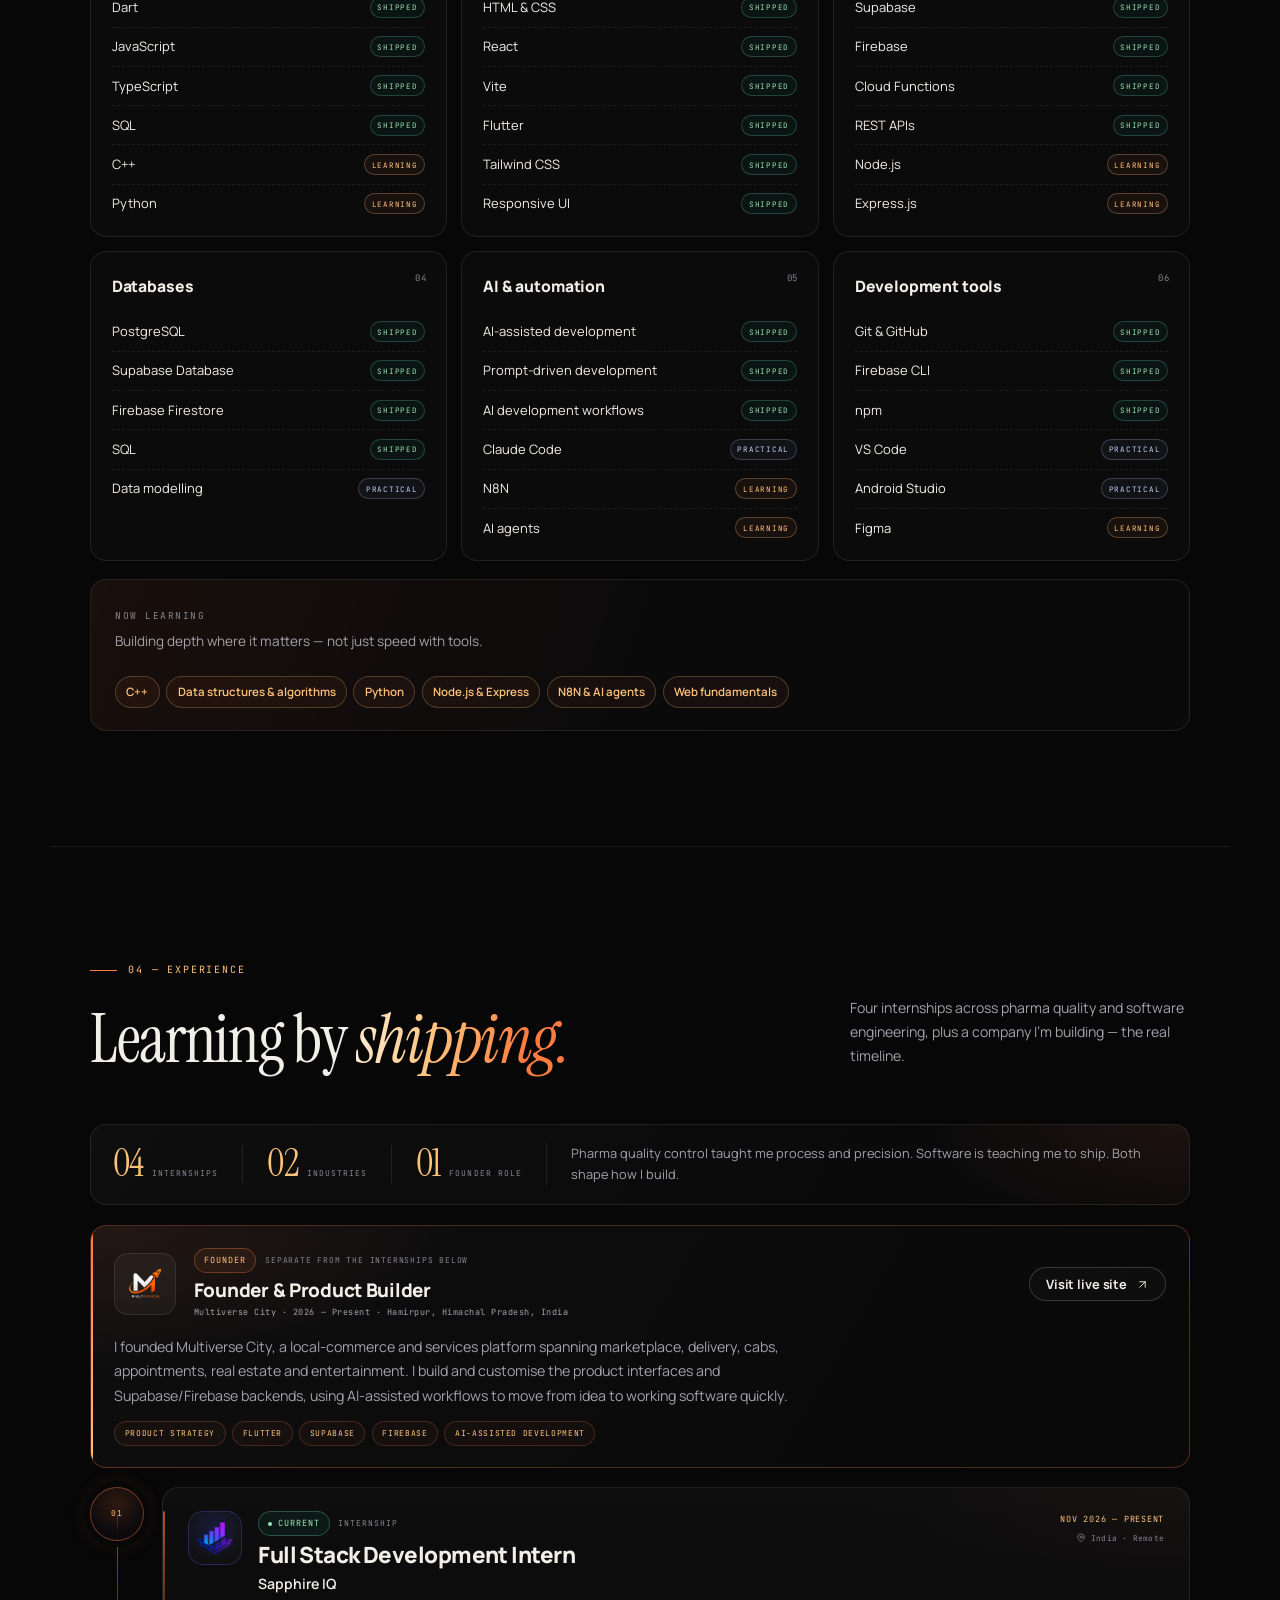
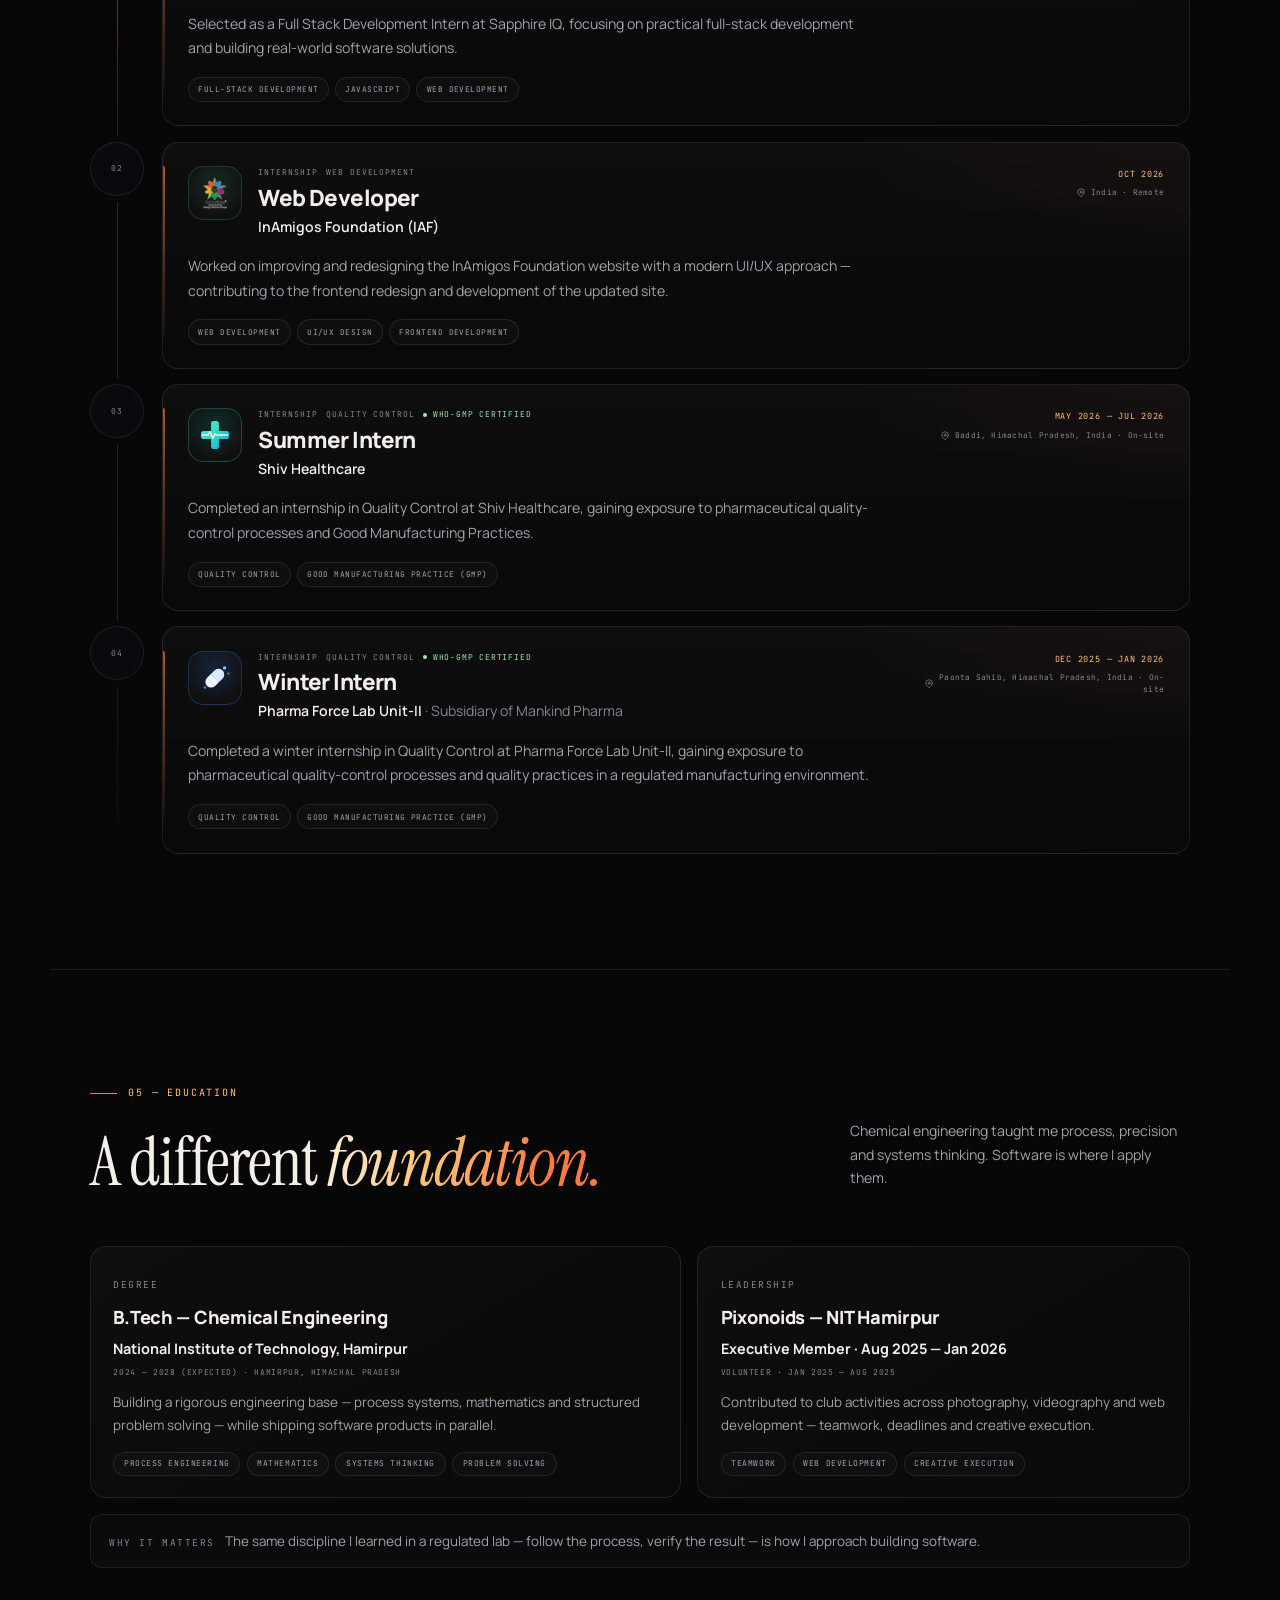
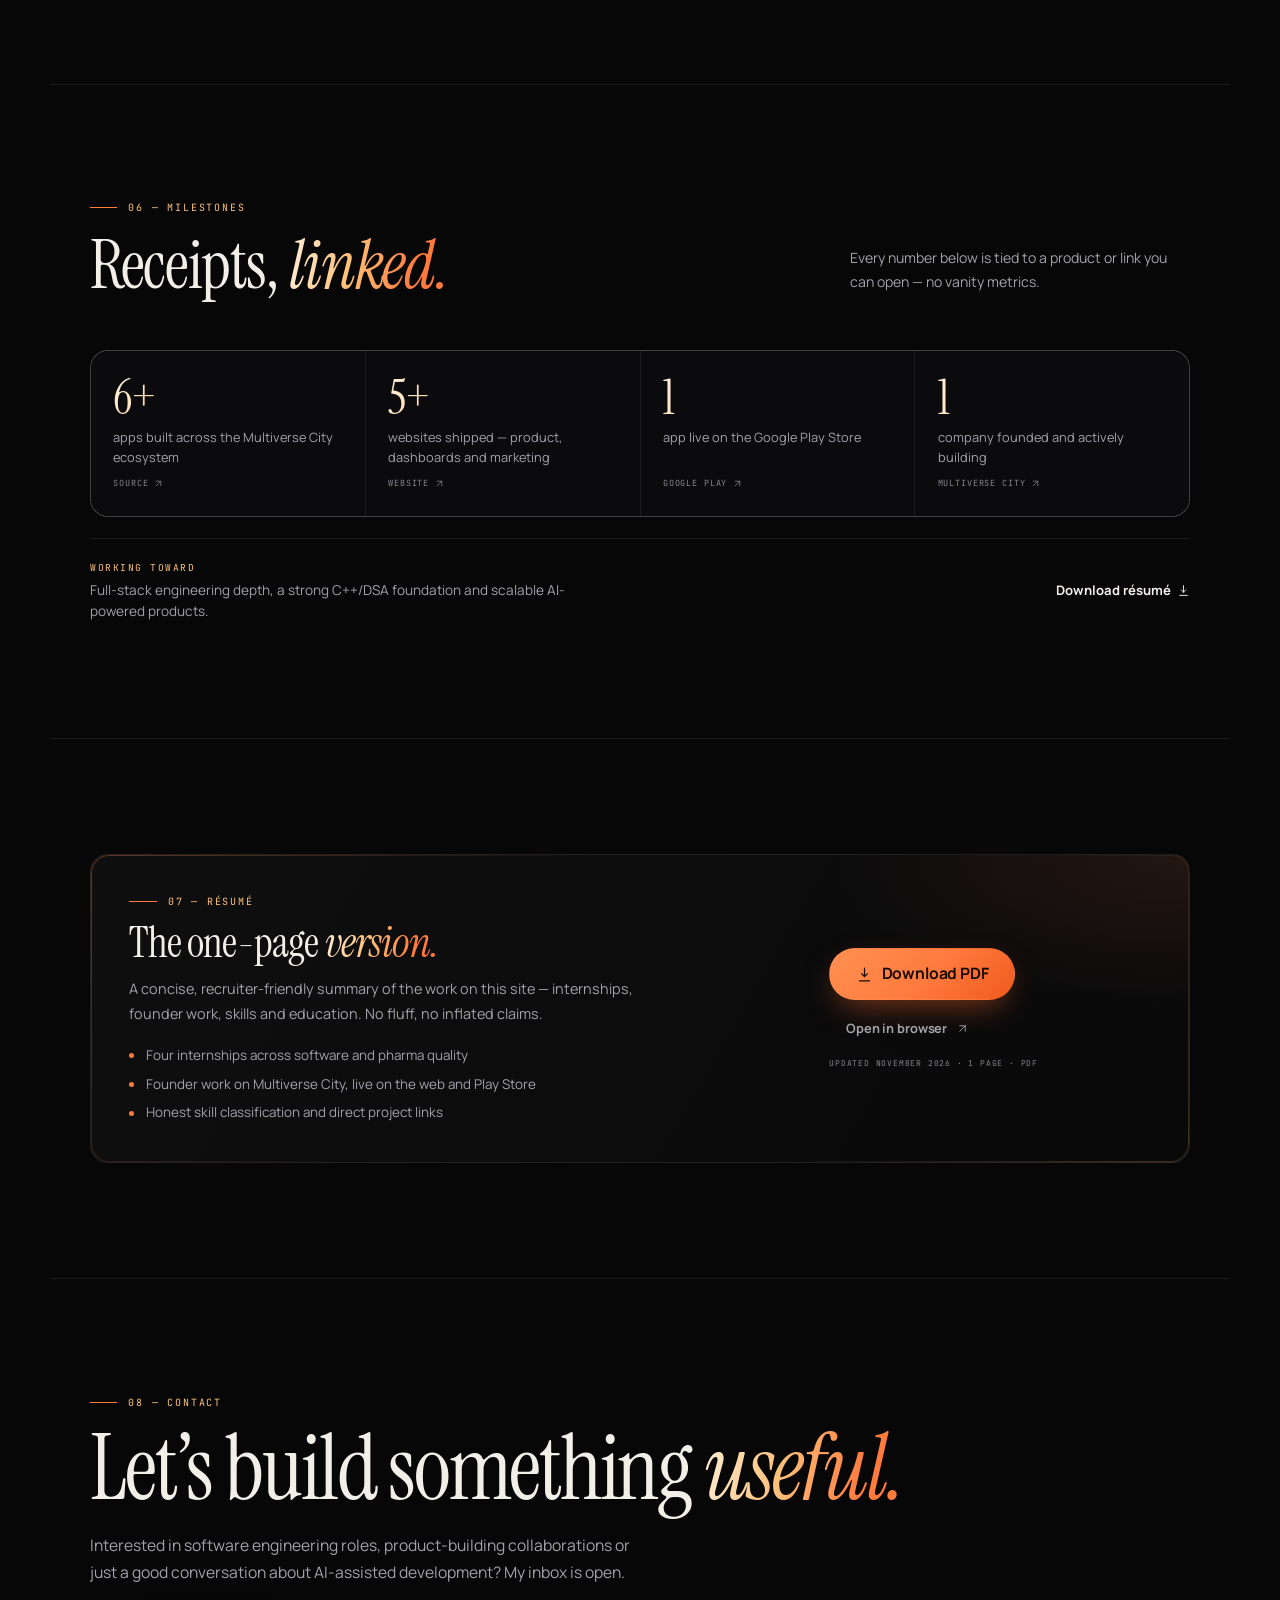
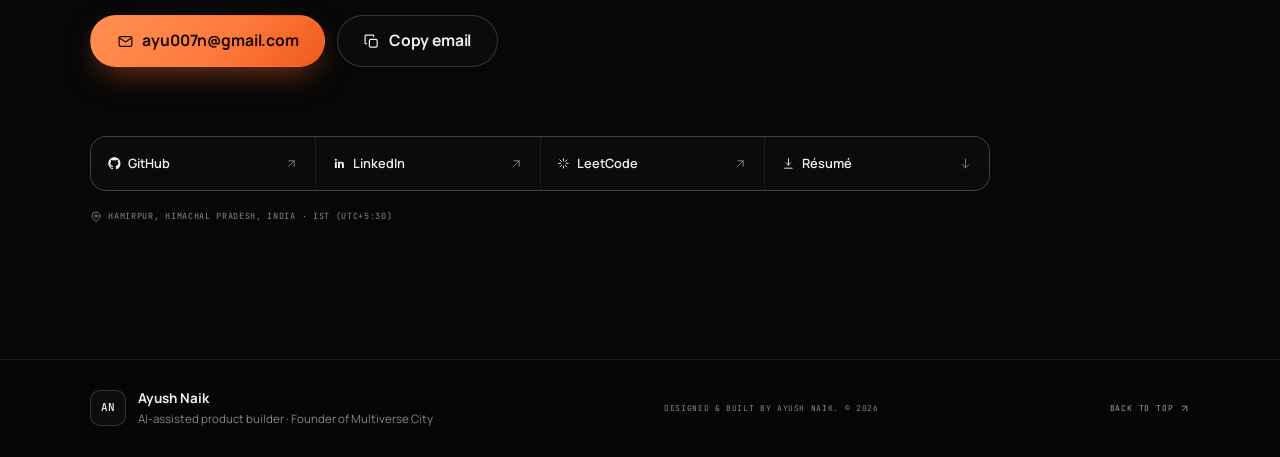
==== commit 89e1fe35: "Transform portfolio into an honest, case-study-led product site" ====
--- a/index.html
+++ b/index.html
@@ -4,8 +4,8 @@
     <meta charset="UTF-8">
     <meta name="viewport" content="width=device-width, initial-scale=1.0">
 
-    <title>Ayush Naik — AI-Assisted Product Builder &amp; Founder of Multiverse City</title>
-    <meta name="description" content="Portfolio of Ayush Naik — AI-assisted product builder, aspiring full-stack engineer and founder of Multiverse City, building real products from NIT Hamirpur.">
+    <title>Ayush Naik | AI-Assisted Product Builder &amp; Full-Stack Engineer</title>
+    <meta name="description" content="Portfolio of Ayush Naik, Founder of Multiverse City and aspiring Full-Stack Engineer at NIT Hamirpur. Explore software projects, applications, experience and technical skills.">
     <meta name="author" content="Ayush Naik">
     <meta name="keywords" content="Ayush Naik, AI-Assisted Product Builder, Full-Stack Engineer, Multiverse City, NIT Hamirpur, Flutter Developer, React Developer, Supabase, Firebase">
     <meta name="robots" content="index, follow">
@@ -14,8 +14,8 @@
     <meta property="og:type" content="website">
     <meta property="og:locale" content="en_US">
     <meta property="og:url" content="https://ayush007naik.github.io/">
-    <meta property="og:title" content="Ayush Naik — AI-Assisted Product Builder &amp; Founder of Multiverse City">
-    <meta property="og:description" content="Chemical Engineering student at NIT Hamirpur building real products with AI-assisted development. Founder of Multiverse City — live on Google Play.">
+    <meta property="og:title" content="Ayush Naik | AI-Assisted Product Builder &amp; Full-Stack Engineer">
+    <meta property="og:description" content="Founder of Multiverse City and aspiring Full-Stack Engineer at NIT Hamirpur. Explore software projects, applications, experience and technical skills.">
     <meta property="og:image" content="https://ayush007naik.github.io/assets/og-cover.jpg">
     <meta property="og:image:type" content="image/jpeg">
     <meta property="og:image:width" content="1200">
@@ -23,8 +23,8 @@
     <meta property="og:image:alt" content="Ayush Naik — AI-Assisted Product Builder. Founder of Multiverse City.">
     <meta property="og:site_name" content="Ayush Naik">
     <meta name="twitter:card" content="summary_large_image">
-    <meta name="twitter:title" content="Ayush Naik — AI-Assisted Product Builder">
-    <meta name="twitter:description" content="Founder of Multiverse City. Building real products with AI-assisted development.">
+    <meta name="twitter:title" content="Ayush Naik | AI-Assisted Product Builder &amp; Full-Stack Engineer">
+    <meta name="twitter:description" content="Founder of Multiverse City and aspiring Full-Stack Engineer at NIT Hamirpur. Explore projects, experience and skills.">
     <meta name="twitter:image" content="https://ayush007naik.github.io/assets/og-cover.jpg">
     <meta name="twitter:image:alt" content="Ayush Naik — AI-Assisted Product Builder. Founder of Multiverse City.">
 
@@ -77,7 +77,7 @@
         "name": "Ayush Naik",
         "url": "https://ayush007naik.github.io/",
         "image": "https://ayush007naik.github.io/assets/icons/icon-512.png",
-        "jobTitle": "AI-Assisted Product Builder",
+        "jobTitle": "AI-Assisted Product Builder & Aspiring Full-Stack Engineer",
         "description": "AI-assisted product builder, aspiring full-stack engineer and founder of Multiverse City. B.Tech Chemical Engineering student at NIT Hamirpur.",
         "email": "mailto:ayu007n@gmail.com",
         "address": {
@@ -86,9 +86,13 @@
             "addressRegion": "Himachal Pradesh",
             "addressCountry": "IN"
         },
-        "affiliation": {
+        "alumniOf": {
             "@type": "CollegeOrUniversity",
             "name": "National Institute of Technology, Hamirpur"
+        },
+        "worksFor": {
+            "@type": "Organization",
+            "name": "Sapphire IQ"
         },
         "founder": {
             "@type": "Organization",
@@ -97,8 +101,11 @@
         },
         "sameAs": [
             "https://github.com/ayush007naik",
-            "https://linkedin.com/in/ayush-naik-3298b635b"
-        ]
+            "https://linkedin.com/in/ayush-naik-3298b635b",
+            "https://leetcode.com/u/ayush007naik/",
+            "https://multiversecity.com"
+        ],
+        "knowsAbout": ["Flutter", "Dart", "React", "TypeScript", "Supabase", "Firebase", "Full-Stack Development", "AI-Assisted Development"]
     }
     </script>
 </head>
@@ -117,6 +124,9 @@
         <symbol id="i-check" viewBox="0 0 24 24"><path d="m20 6-11 11-5-5"/></symbol>
         <symbol id="i-pin" viewBox="0 0 24 24"><path d="M20 10c0 5-8 11-8 11S4 15 4 10a8 8 0 1 1 16 0Z"/><circle cx="12" cy="10" r="2.5"/></symbol>
         <symbol id="i-spark" viewBox="0 0 24 24"><path d="M12 3v4m0 10v4M3 12h4m10 0h4m-2.5-6.5-2.8 2.8m-7.4 7.4-2.8 2.8m0-13 2.8 2.8m7.4 7.4 2.8 2.8"/></symbol>
+        <symbol id="i-code" viewBox="0 0 24 24"><path d="m8 9-3 3 3 3m8-6 3 3-3 3M13 5l-2 14"/></symbol>
+        <symbol id="i-document" viewBox="0 0 24 24"><path d="M14 2H6a2 2 0 0 0-2 2v16a2 2 0 0 0 2 2h12a2 2 0 0 0 2-2V8Z"/><path d="M14 2v6h6M8 13h8M8 17h6"/></symbol>
+        <symbol id="i-layers" viewBox="0 0 24 24"><path d="m12 3 9 5-9 5-9-5 9-5Z"/><path d="m3 13 9 5 9-5"/></symbol>
     </svg>
 
     <div class="progress" aria-hidden="true"><span id="progress-bar"></span></div>
@@ -138,10 +148,12 @@
 
             <div class="nav-menu" id="nav-menu">
                 <ul class="nav-links">
+                    <li><a class="nav-link" href="#top">Home</a></li>
+                    <li><a class="nav-link" href="#about">About</a></li>
                     <li><a class="nav-link" href="#work">Work</a></li>
-                    <li><a class="nav-link" href="#about">About</a></li>
                     <li><a class="nav-link" href="#skills">Skills</a></li>
                     <li><a class="nav-link" href="#experience">Experience</a></li>
+                    <li><a class="nav-link" href="#education">Education</a></li>
                     <li><a class="nav-link" href="#contact">Contact</a></li>
                 </ul>
                 <a class="btn btn-small btn-outline nav-cta" href="resume.pdf" download="Ayush_Naik_Resume.pdf">
@@ -162,25 +174,36 @@
 
                 <h1 class="hero-title" id="hero-title">
                     <span class="hero-name">Ayush Naik</span>
-                    <span class="hero-line">builds products that <em>ship.</em></span>
+                    <span class="hero-line">I build digital products that <em>solve real problems.</em></span>
                 </h1>
 
-                <p class="hero-roles">Aspiring Full-Stack Engineer · Full Stack Intern @ Sapphire IQ · NIT Hamirpur</p>
+                <p class="hero-roles">AI-Assisted Product Builder · Aspiring Full-Stack Engineer · Founder of Multiverse City</p>
 
                 <p class="hero-intro">
-                    I turn ideas into working products with AI-assisted development — from a
-                    local-commerce super app live on Google Play to fast, polished web experiences.
-                    Currently going deep on the fundamentals behind the tools.
+                    I am a Chemical Engineering student at NIT Hamirpur building real-world applications,
+                    digital products and AI-powered solutions. I combine product thinking, AI-assisted
+                    development and growing software engineering fundamentals to turn ideas into working products.
                 </p>
+
+                <ul class="hero-status" aria-label="Current status">
+                    <li><span class="status-label">Founder</span><span>Multiverse City</span></li>
+                    <li><span class="status-label">Intern</span><span>Full Stack @ Sapphire IQ</span></li>
+                    <li><span class="status-label">Student</span><span>B.Tech @ NIT Hamirpur</span></li>
+                    <li><span class="status-label">Focus</span><span>Engineering fundamentals</span></li>
+                </ul>
 
                 <div class="hero-actions">
                     <a class="btn btn-primary" href="#work">
-                        View selected work
+                        Explore My Work
                         <svg class="icon" aria-hidden="true"><use href="#i-arrow-right"/></svg>
                     </a>
                     <a class="btn btn-outline" href="resume.pdf" download="Ayush_Naik_Resume.pdf">
                         <svg class="icon" aria-hidden="true"><use href="#i-download"/></svg>
-                        Download résumé
+                        Download Resume
+                    </a>
+                    <a class="btn btn-ghost" href="#contact">
+                        Contact Me
+                        <svg class="icon" aria-hidden="true"><use href="#i-arrow-up-right"/></svg>
                     </a>
                 </div>
 
@@ -190,6 +213,9 @@
                     </a>
                     <a href="https://linkedin.com/in/ayush-naik-3298b635b" target="_blank" rel="noopener noreferrer" aria-label="LinkedIn profile">
                         <svg class="icon" aria-hidden="true"><use href="#i-linkedin"/></svg>
+                    </a>
+                    <a href="https://leetcode.com/u/ayush007naik/" target="_blank" rel="noopener noreferrer" aria-label="LeetCode profile">
+                        <svg class="icon" aria-hidden="true"><use href="#i-code"/></svg>
                     </a>
                     <a href="mailto:ayu007n@gmail.com" aria-label="Email Ayush Naik">
                         <svg class="icon" aria-hidden="true"><use href="#i-mail"/></svg>
@@ -281,16 +307,18 @@
                     <p class="about-quote">“Chemical engineering taught me systems. Building products taught me to <em>ship.</em>”</p>
                     <div class="about-copy">
                         <p>
-                            I’m Ayush Naik, a B.Tech Chemical Engineering student at NIT Hamirpur on a
-                            deliberate path into software engineering. My entry point has been AI-assisted
-                            development — using modern tools to design, build and iterate on real products
-                            instead of stopping at theory.
+                            I am Ayush Naik, a Chemical Engineering student at NIT Hamirpur with a strong
+                            interest in software engineering, AI-powered products and application development.
                         </p>
                         <p>
-                            Since founding Multiverse City, I’ve worked across product planning, interface
-                            design, frontend implementation and Supabase/Firebase backends. I care about
-                            shipping useful software, understanding the systems underneath, and getting
-                            better at the fundamentals every day.
+                            My journey started with building digital products using AI-assisted development
+                            tools. I have worked on applications, websites, product interfaces and backend
+                            integrations — learning by shipping instead of stopping at theory.
+                        </p>
+                        <p>
+                            As the founder of Multiverse City, I am interested in solving real-world problems
+                            through technology. I am currently strengthening my programming fundamentals, C++
+                            and DSA while expanding my full-stack development capabilities.
                         </p>
                     </div>
                     <div class="interest-row" aria-label="Interests">
@@ -313,7 +341,7 @@
                         </div>
                         <div>
                             <dt>Studying</dt>
-                            <dd>B.Tech Chemical Engineering, NIT Hamirpur · 2024 – present</dd>
+                            <dd>B.Tech Chemical Engineering, NIT Hamirpur · 2024 – 2028</dd>
                         </div>
                         <div>
                             <dt>Founder</dt>
@@ -321,11 +349,19 @@
                         </div>
                         <div>
                             <dt>Focus</dt>
-                            <dd>AI products, full-stack engineering, scalable applications</dd>
+                            <dd>Full-stack engineering, AI products and product ownership</dd>
                         </div>
                         <div>
                             <dt>Currently learning</dt>
-                            <dd>C++, data structures &amp; algorithms, web development</dd>
+                            <dd>C++, data structures &amp; algorithms, web development fundamentals</dd>
+                        </div>
+                        <div>
+                            <dt>Goal</dt>
+                            <dd>Software engineering, full-stack and AI product engineering opportunities</dd>
+                        </div>
+                        <div>
+                            <dt>Interests</dt>
+                            <dd>Product building, AI tools, badminton, travelling</dd>
                         </div>
                     </dl>
                     <a class="dossier-link" href="#contact">
@@ -341,7 +377,7 @@
                 <p class="section-eyebrow">02 — Selected work</p>
                 <div class="section-head-row">
                     <h2 class="section-title" id="work-title">Proof, not <em>promises.</em></h2>
-                    <p class="section-note">One flagship product, one internship assignment and one nonprofit site — built, shipped and verifiable.</p>
+                    <p class="section-note">A flagship product, an internship build and a nonprofit redesign — shipped, documented and verifiable.</p>
                 </div>
             </div>
 
@@ -365,29 +401,43 @@
                     <p class="feature-kicker">One city. Multiple possibilities.</p>
 
                     <p class="feature-text">
-                        A local-commerce and services platform designed to bring everyday needs into one
-                        app — discovering local shops, booking appointments, exploring real estate and
-                        entertainment, with delivery and cab services planned.
+                        Multiverse City is a local-commerce and services ecosystem designed to connect
+                        customers with local businesses and everyday services through one unified platform.
+                        The vision is simple: make local discovery and transactions feel as easy as using
+                        a single super-app.
                     </p>
+
+                    <div class="feature-block">
+                        <h4>Problem + target</h4>
+                        <p class="feature-text small">
+                            Local commerce is fragmented across separate shops, booking tools, listings and
+                            delivery apps. Multiverse City is designed for customers who want one place to
+                            discover and transact, and for local businesses that need shared digital workflows.
+                        </p>
+                    </div>
 
                     <div class="feature-block">
                         <h4>The ecosystem</h4>
                         <ul class="module-list">
-                            <li>Marketplace</li>
-                            <li>Delivery</li>
-                            <li>Cabs <span>planned</span></li>
-                            <li>Appointments</li>
-                            <li>Real estate</li>
-                            <li>Theatre &amp; movies</li>
+                            <li>Customer app <span>Live</span></li>
+                            <li>Vendor app <span>Built</span></li>
+                            <li>Delivery partner app <span>Built</span></li>
+                            <li>Marketplace <span>Live</span></li>
+                            <li>Appointments <span>Live</span></li>
+                            <li>Real estate <span>Live</span></li>
+                            <li>Theatre &amp; movies <span>Live</span></li>
+                            <li>Delivery services <span>Planned</span></li>
+                            <li>Cabs <span>Planned</span></li>
                         </ul>
                     </div>
 
                     <div class="feature-block">
                         <h4>Business model</h4>
                         <p class="feature-text small">
-                            A unified local platform: customers get one place to discover and transact
-                            with local businesses, while vendors and service providers plug into shared
-                            dashboards and workflows. Feature availability varies by module.
+                            A unified local platform: customers get one place to discover and transact with
+                            local businesses, while vendors and service providers plug into shared dashboards
+                            and workflows. The commercial model is being validated; no revenue or user metrics
+                            are claimed here.
                         </p>
                     </div>
 
@@ -409,7 +459,11 @@
                     </div>
 
                     <div class="feature-actions">
-                        <a class="btn btn-primary btn-small" href="https://multiversecity.com" target="_blank" rel="noopener noreferrer">
+                        <a class="btn btn-primary btn-small" href="work/multiverse-city.html">
+                            Read case study
+                            <svg class="icon" aria-hidden="true"><use href="#i-arrow-right"/></svg>
+                        </a>
+                        <a class="btn btn-outline btn-small" href="https://multiversecity.com" target="_blank" rel="noopener noreferrer">
                             Visit website
                             <svg class="icon" aria-hidden="true"><use href="#i-arrow-up-right"/></svg>
                         </a>
@@ -438,7 +492,7 @@
                     <div class="project-body">
                         <div class="project-topline">
                             <span class="tag">Flutter · Supabase</span>
-                            <span class="project-state">Internship assignment</span>
+                            <span class="project-state">Developer · Internship assignment</span>
                         </div>
                         <h3 id="shopsphere-title">ShopSphere</h3>
                         <p class="project-kicker">A polished e-commerce storefront for Android.</p>
@@ -473,7 +527,7 @@
                     <div class="project-body">
                         <div class="project-topline">
                             <span class="tag">React · TypeScript</span>
-                            <span class="project-state">Nonprofit site</span>
+                            <span class="project-state">Web Developer Intern</span>
                         </div>
                         <h3 id="inamigos-title">InAmigos Foundation</h3>
                         <p class="project-kicker">A cinematic marketing site with a verified content pipeline.</p>
@@ -503,17 +557,37 @@
                 </article>
             </div>
 
-            <div class="surfaces reveal" aria-label="Other product surfaces built for Multiverse City">
-                <span class="surfaces-label">Also shipped inside Multiverse City</span>
-                <ul>
-                    <li>Vendor dashboard</li>
-                    <li>Admin console</li>
-                    <li>Theatre dashboard</li>
-                    <li>Appointment dashboard</li>
-                    <li>Real-estate platform</li>
-                    <li>Customer CRM</li>
-                </ul>
-            </div>
+            <article class="more-projects reveal" aria-labelledby="more-title">
+                <div class="more-projects-head">
+                    <div>
+                        <p class="section-eyebrow">04 — Other builds</p>
+                        <h3 class="more-projects-title" id="more-title">More proof, less noise.</h3>
+                    </div>
+                    <p class="more-projects-note">Working surfaces that support the flagship ecosystem and this site itself.</p>
+                </div>
+
+                <div class="more-projects-grid">
+                    <a class="more-project" href="work/multiverse-city.html">
+                        <span class="more-project-icon" aria-hidden="true"><svg class="icon"><use href="#i-layers"/></svg></span>
+                        <span class="more-project-copy">
+                            <span class="mono-label">Product ecosystem</span>
+                            <strong>Multiverse City operator suite</strong>
+                            <span>Vendor, admin, theatre, appointment dashboards and a customer CRM built around the platform.</span>
+                        </span>
+                        <span class="more-project-link">Case study <svg class="icon" aria-hidden="true"><use href="#i-arrow-right"/></svg></span>
+                    </a>
+
+                    <a class="more-project" href="https://github.com/ayush007naik/ayush007naik.github.io" target="_blank" rel="noopener noreferrer">
+                        <span class="more-project-icon" aria-hidden="true"><svg class="icon"><use href="#i-code"/></svg></span>
+                        <span class="more-project-copy">
+                            <span class="mono-label">This site</span>
+                            <strong>Ayush Naik — Portfolio</strong>
+                            <span>An accessible, responsive design system built with semantic HTML, modern CSS and vanilla JavaScript.</span>
+                        </span>
+                        <span class="more-project-link">Repository <svg class="icon" aria-hidden="true"><use href="#i-github"/></svg></span>
+                    </a>
+                </div>
+            </article>
         </section>
 
         <section class="section container" id="skills" aria-labelledby="skills-title">
@@ -521,21 +595,27 @@
                 <p class="section-eyebrow">03 — Toolkit</p>
                 <div class="section-head-row">
                     <h2 class="section-title" id="skills-title">Range with <em>receipts.</em></h2>
-                    <p class="section-note">No inflated proficiency bars. Each skill is tagged by how I’ve used it — shipped in a live product, or currently learning.</p>
-                </div>
+                    <p class="section-note">No inflated proficiency bars. Every skill is classified by how I have used it — shipped in a live product, used practically, or currently learning.</p>
+                </div>
+            </div>
+
+            <div class="skills-legend reveal" aria-label="Skill classification legend">
+                <span><i class="legend-dot shipped" aria-hidden="true"></i>Used in shipped projects</span>
+                <span><i class="legend-dot practical" aria-hidden="true"></i>Practical experience</span>
+                <span><i class="legend-dot learning" aria-hidden="true"></i>Currently learning</span>
             </div>
 
             <div class="skills-grid">
                 <article class="skill-card reveal">
                     <span class="skill-num">01</span>
-                    <h3>Languages</h3>
+                    <h3>Programming languages</h3>
                     <ul>
                         <li>Dart <span class="skill-tag shipped">Shipped</span></li>
                         <li>JavaScript <span class="skill-tag shipped">Shipped</span></li>
                         <li>TypeScript <span class="skill-tag shipped">Shipped</span></li>
-                        <li>HTML &amp; CSS <span class="skill-tag shipped">Shipped</span></li>
                         <li>SQL <span class="skill-tag shipped">Shipped</span></li>
                         <li>C++ <span class="skill-tag learning">Learning</span></li>
+                        <li>Python <span class="skill-tag learning">Learning</span></li>
                     </ul>
                 </article>
 
@@ -543,11 +623,11 @@
                     <span class="skill-num">02</span>
                     <h3>Frontend</h3>
                     <ul>
-                        <li>Flutter <span class="skill-tag shipped">Shipped</span></li>
+                        <li>HTML &amp; CSS <span class="skill-tag shipped">Shipped</span></li>
                         <li>React <span class="skill-tag shipped">Shipped</span></li>
                         <li>Vite <span class="skill-tag shipped">Shipped</span></li>
+                        <li>Flutter <span class="skill-tag shipped">Shipped</span></li>
                         <li>Tailwind CSS <span class="skill-tag shipped">Shipped</span></li>
-                        <li>Framer Motion <span class="skill-tag shipped">Shipped</span></li>
                         <li>Responsive UI <span class="skill-tag shipped">Shipped</span></li>
                     </ul>
                 </article>
@@ -556,45 +636,50 @@
                     <span class="skill-num">03</span>
                     <h3>Backend</h3>
                     <ul>
-                        <li>Supabase Auth &amp; APIs <span class="skill-tag shipped">Shipped</span></li>
-                        <li>Firebase Auth <span class="skill-tag shipped">Shipped</span></li>
-                        <li>Cloud Firestore <span class="skill-tag shipped">Shipped</span></li>
+                        <li>Supabase <span class="skill-tag shipped">Shipped</span></li>
+                        <li>Firebase <span class="skill-tag shipped">Shipped</span></li>
                         <li>Cloud Functions <span class="skill-tag shipped">Shipped</span></li>
-                        <li>Firebase Hosting <span class="skill-tag shipped">Shipped</span></li>
+                        <li>REST APIs <span class="skill-tag shipped">Shipped</span></li>
+                        <li>Node.js <span class="skill-tag learning">Learning</span></li>
+                        <li>Express.js <span class="skill-tag learning">Learning</span></li>
                     </ul>
                 </article>
 
+                <article class="skill-card reveal" style="--d: 120ms">
+                    <span class="skill-num">04</span>
+                    <h3>Databases</h3>
+                    <ul>
+                        <li>PostgreSQL <span class="skill-tag shipped">Shipped</span></li>
+                        <li>Supabase Database <span class="skill-tag shipped">Shipped</span></li>
+                        <li>Firebase Firestore <span class="skill-tag shipped">Shipped</span></li>
+                        <li>SQL <span class="skill-tag shipped">Shipped</span></li>
+                        <li>Data modelling <span class="skill-tag practical">Practical</span></li>
+                    </ul>
+                </article>
+
                 <article class="skill-card reveal" style="--d: 180ms">
-                    <span class="skill-num">04</span>
-                    <h3>Data</h3>
-                    <ul>
-                        <li>Supabase Postgres <span class="skill-tag shipped">Shipped</span></li>
-                        <li>Cloud Firestore <span class="skill-tag shipped">Shipped</span></li>
-                        <li>Local persistence <span class="skill-tag shipped">Shipped</span></li>
-                        <li>Data modelling <span class="skill-tag shipped">Shipped</span></li>
-                    </ul>
-                </article>
-
-                <article class="skill-card reveal" style="--d: 240ms">
                     <span class="skill-num">05</span>
-                    <h3>AI development</h3>
+                    <h3>AI &amp; automation</h3>
                     <ul>
                         <li>AI-assisted development <span class="skill-tag shipped">Shipped</span></li>
-                        <li>Prompt-driven iteration <span class="skill-tag shipped">Shipped</span></li>
-                        <li>AI debugging &amp; review <span class="skill-tag shipped">Shipped</span></li>
-                        <li>Product prototyping <span class="skill-tag shipped">Shipped</span></li>
+                        <li>Prompt-driven development <span class="skill-tag shipped">Shipped</span></li>
+                        <li>AI development workflows <span class="skill-tag shipped">Shipped</span></li>
+                        <li>Claude Code <span class="skill-tag practical">Practical</span></li>
+                        <li>N8N <span class="skill-tag learning">Learning</span></li>
+                        <li>AI agents <span class="skill-tag learning">Learning</span></li>
                     </ul>
                 </article>
 
                 <article class="skill-card reveal" style="--d: 300ms">
                     <span class="skill-num">06</span>
-                    <h3>Workflow</h3>
+                    <h3>Development tools</h3>
                     <ul>
                         <li>Git &amp; GitHub <span class="skill-tag shipped">Shipped</span></li>
-                        <li>GitHub Pages <span class="skill-tag shipped">Shipped</span></li>
                         <li>Firebase CLI <span class="skill-tag shipped">Shipped</span></li>
-                        <li>npm &amp; Vite <span class="skill-tag shipped">Shipped</span></li>
-                        <li>Play Store publishing <span class="skill-tag shipped">Shipped</span></li>
+                        <li>npm <span class="skill-tag shipped">Shipped</span></li>
+                        <li>VS Code <span class="skill-tag practical">Practical</span></li>
+                        <li>Android Studio <span class="skill-tag practical">Practical</span></li>
+                        <li>Figma <span class="skill-tag learning">Learning</span></li>
                     </ul>
                 </article>
             </div>
@@ -607,7 +692,10 @@
                 <ul>
                     <li>C++</li>
                     <li>Data structures &amp; algorithms</li>
-                    <li>Web development fundamentals</li>
+                    <li>Python</li>
+                    <li>Node.js &amp; Express</li>
+                    <li>N8N &amp; AI agents</li>
+                    <li>Web fundamentals</li>
                 </ul>
             </div>
         </section>
@@ -636,6 +724,31 @@
                 </div>
                 <p class="experience-stat-note">Pharma quality control taught me process and precision. Software is teaching me to ship. Both shape how I build.</p>
             </div>
+
+            <article class="founder-card reveal">
+                <div class="founder-head">
+                    <div class="founder-logo">
+                        <img src="assets/logos/multiverse-city.png" alt="Multiverse City logo" width="64" height="64" loading="lazy" decoding="async">
+                    </div>
+                    <div class="founder-title">
+                        <p class="founder-kicker"><span class="tag tag-accent">Founder</span><span>Separate from the internships below</span></p>
+                        <h3>Founder &amp; Product Builder</h3>
+                        <p class="founder-org">Multiverse City · 2026 — Present · Hamirpur, Himachal Pradesh, India</p>
+                    </div>
+                    <a class="btn btn-outline btn-small" href="https://multiversecity.com" target="_blank" rel="noopener noreferrer">
+                        Visit live site
+                        <svg class="icon" aria-hidden="true"><use href="#i-arrow-up-right"/></svg>
+                    </a>
+                </div>
+                <p class="founder-desc">I founded Multiverse City, a local-commerce and services platform spanning marketplace, delivery, cabs, appointments, real estate and entertainment. I build and customise the product interfaces and Supabase/Firebase backends, using AI-assisted workflows to move from idea to working software quickly.</p>
+                <ul class="founder-tags" aria-label="Founder role focus areas">
+                    <li>Product strategy</li>
+                    <li>Flutter</li>
+                    <li>Supabase</li>
+                    <li>Firebase</li>
+                    <li>AI-assisted development</li>
+                </ul>
+            </article>
 
             <ol class="timeline">
                 <li class="timeline-item timeline-item-current reveal">
@@ -690,35 +803,8 @@
                     </article>
                 </li>
 
-                <li class="timeline-item timeline-item-current reveal" style="--d: 120ms">
+                <li class="timeline-item reveal" style="--d: 120ms">
                     <div class="timeline-marker" aria-hidden="true"><span>03</span></div>
-                    <article class="timeline-card">
-                        <div class="timeline-head">
-                            <div class="timeline-logo logo-multiverse">
-                                <img src="assets/logos/multiverse-city.png" alt="Multiverse City logo" width="54" height="54" loading="lazy" decoding="async">
-                            </div>
-                            <div class="timeline-title">
-                                <p class="timeline-kicker"><span class="tag tag-accent">Founder</span><span class="timeline-kind">Product &amp; engineering</span></p>
-                                <h3>Founder &amp; Product Builder</h3>
-                                <p class="timeline-org">Multiverse City</p>
-                            </div>
-                            <div class="timeline-meta">
-                                <span class="timeline-date">2026 — Present</span>
-                                <span class="timeline-place"><svg class="icon" aria-hidden="true"><use href="#i-pin"/></svg>Hamirpur, Himachal Pradesh, India</span>
-                            </div>
-                        </div>
-                        <p class="timeline-desc">Founded Multiverse City, a local-commerce and services platform spanning marketplace, delivery, cabs, appointments, real estate and entertainment. Built and customised 6+ apps and 5+ websites with AI-assisted workflows, including product interfaces and Supabase/Firebase backends.</p>
-                        <ul class="timeline-skills" aria-label="Skills used in this role">
-                            <li>Product Strategy</li>
-                            <li>Flutter</li>
-                            <li>Supabase</li>
-                            <li>Firebase</li>
-                        </ul>
-                    </article>
-                </li>
-
-                <li class="timeline-item reveal" style="--d: 180ms">
-                    <div class="timeline-marker" aria-hidden="true"><span>04</span></div>
                     <article class="timeline-card">
                         <div class="timeline-head">
                             <div class="timeline-logo logo-shiv">
@@ -742,8 +828,8 @@
                     </article>
                 </li>
 
-                <li class="timeline-item reveal" style="--d: 240ms">
-                    <div class="timeline-marker" aria-hidden="true"><span>05</span></div>
+                <li class="timeline-item reveal" style="--d: 180ms">
+                    <div class="timeline-marker" aria-hidden="true"><span>04</span></div>
                     <article class="timeline-card">
                         <div class="timeline-head">
                             <div class="timeline-logo logo-pharma">
@@ -768,27 +854,52 @@
                 </li>
             </ol>
 
-            <div class="two-up">
-                <article class="info-card reveal">
-                    <span class="mono-label">Education</span>
-                    <h3>National Institute of Technology, Hamirpur</h3>
-                    <p class="info-degree">B.Tech in Chemical Engineering</p>
-                    <p class="info-meta">2024 — Present · Hamirpur, Himachal Pradesh</p>
-                </article>
-
-                <article class="info-card reveal" style="--d: 80ms">
+        </section>
+
+        <section class="section container" id="education" aria-labelledby="education-title">
+            <div class="section-head">
+                <p class="section-eyebrow">05 — Education</p>
+                <div class="section-head-row">
+                    <h2 class="section-title" id="education-title">A different <em>foundation.</em></h2>
+                    <p class="section-note">Chemical engineering taught me process, precision and systems thinking. Software is where I apply them.</p>
+                </div>
+            </div>
+
+            <div class="education-grid">
+                <article class="edu-card reveal">
+                    <span class="mono-label">Degree</span>
+                    <h3>B.Tech — Chemical Engineering</h3>
+                    <p class="edu-org">National Institute of Technology, Hamirpur</p>
+                    <p class="edu-meta">2024 — 2028 (expected) · Hamirpur, Himachal Pradesh</p>
+                    <p class="edu-text">Building a rigorous engineering base — process systems, mathematics and structured problem solving — while shipping software products in parallel.</p>
+                    <ul class="edu-tags" aria-label="Relevant areas">
+                        <li>Process engineering</li>
+                        <li>Mathematics</li>
+                        <li>Systems thinking</li>
+                        <li>Problem solving</li>
+                    </ul>
+                </article>
+
+                <article class="edu-card reveal" style="--d: 80ms">
                     <span class="mono-label">Leadership</span>
                     <h3>Pixonoids — NIT Hamirpur</h3>
-                    <p class="info-degree">Executive Member · Aug 2025 — Jan 2026</p>
-                    <p class="info-meta">Volunteer · Jan 2025 — Aug 2025</p>
-                    <p class="info-text">Contributed to club activities across photography, videography and web development.</p>
-                </article>
-            </div>
+                    <p class="edu-org">Executive Member · Aug 2025 — Jan 2026</p>
+                    <p class="edu-meta">Volunteer · Jan 2025 — Aug 2025</p>
+                    <p class="edu-text">Contributed to club activities across photography, videography and web development — teamwork, deadlines and creative execution.</p>
+                    <ul class="edu-tags" aria-label="Leadership areas">
+                        <li>Teamwork</li>
+                        <li>Web development</li>
+                        <li>Creative execution</li>
+                    </ul>
+                </article>
+            </div>
+
+            <p class="edu-note reveal"><span class="mono-label">Why it matters</span> The same discipline I learned in a regulated lab — follow the process, verify the result — is how I approach building software.</p>
         </section>
 
         <section class="section container" id="achievements" aria-labelledby="achievements-title">
             <div class="section-head">
-                <p class="section-eyebrow">05 — Milestones</p>
+                <p class="section-eyebrow">06 — Milestones</p>
                 <div class="section-head-row">
                     <h2 class="section-title" id="achievements-title">Receipts, <em>linked.</em></h2>
                     <p class="section-note">Every number below is tied to a product or link you can open — no vanity metrics.</p>
@@ -830,9 +941,35 @@
             </div>
         </section>
 
+        <section class="section container" id="resume" aria-labelledby="resume-title">
+            <div class="resume-panel reveal">
+                <div class="resume-copy">
+                    <p class="section-eyebrow">07 — Résumé</p>
+                    <h2 class="section-title" id="resume-title">The one-page <em>version.</em></h2>
+                    <p class="resume-lead">A concise, recruiter-friendly summary of the work on this site — internships, founder work, skills and education. No fluff, no inflated claims.</p>
+                    <ul class="resume-points">
+                        <li>Four internships across software and pharma quality</li>
+                        <li>Founder work on Multiverse City, live on the web and Play Store</li>
+                        <li>Honest skill classification and direct project links</li>
+                    </ul>
+                </div>
+                <div class="resume-actions">
+                    <a class="btn btn-primary btn-large" href="resume.pdf" download="Ayush_Naik_Resume.pdf">
+                        <svg class="icon" aria-hidden="true"><use href="#i-download"/></svg>
+                        Download PDF
+                    </a>
+                    <a class="btn btn-ghost btn-small" href="resume.pdf" target="_blank" rel="noopener noreferrer">
+                        Open in browser
+                        <svg class="icon" aria-hidden="true"><use href="#i-arrow-up-right"/></svg>
+                    </a>
+                    <p class="resume-meta">Updated November 2026 · 1 page · PDF</p>
+                </div>
+            </div>
+        </section>
+
         <section class="section container contact" id="contact" aria-labelledby="contact-title">
             <div class="contact-inner">
-                <p class="section-eyebrow">06 — Contact</p>
+                <p class="section-eyebrow">08 — Contact</p>
                 <h2 class="contact-title" id="contact-title">Let’s build something <em>useful.</em></h2>
                 <p class="contact-lead">
                     Interested in software engineering roles, product-building collaborations
--- a/style.css
+++ b/style.css
@@ -2282,6 +2282,912 @@
     transform: translateY(0);
 }
 
+/* ---------- Skill legend ---------- */
+
+.skills-legend {
+    display: flex;
+    flex-wrap: wrap;
+    gap: 0.55rem 1.5rem;
+    margin-bottom: 1.15rem;
+}
+
+.skills-legend span {
+    display: inline-flex;
+    align-items: center;
+    gap: 0.5rem;
+    font-family: var(--mono);
+    font-size: 8.5px;
+    letter-spacing: 0.1em;
+    text-transform: uppercase;
+    color: var(--muted);
+}
+
+.legend-dot {
+    width: 6px;
+    height: 6px;
+    border-radius: 50%;
+    flex-shrink: 0;
+}
+
+.legend-dot.shipped {
+    background: var(--ok);
+    box-shadow: 0 0 0 3px rgba(16, 185, 129, 0.12);
+}
+
+.legend-dot.practical {
+    background: #b9c6ff;
+    box-shadow: 0 0 0 3px rgba(185, 198, 255, 0.1);
+}
+
+.legend-dot.learning {
+    background: var(--accent-2);
+    box-shadow: 0 0 0 3px rgba(255, 122, 61, 0.12);
+}
+
+.skill-tag.practical {
+    color: #c3cdf7;
+    border-color: rgba(185, 198, 255, 0.24);
+    background: rgba(185, 198, 255, 0.045);
+}
+
+/* ---------- Founder card ---------- */
+
+.founder-card {
+    position: relative;
+    margin-bottom: 1.15rem;
+    padding: 1.35rem 1.45rem;
+    border: 1px solid rgba(255, 122, 61, 0.28);
+    border-radius: 16px;
+    background:
+        radial-gradient(540px 200px at 0% 0%, rgba(255, 122, 61, 0.09), transparent 70%),
+        linear-gradient(120deg, rgba(255, 255, 255, 0.032), rgba(255, 255, 255, 0.01));
+    overflow: hidden;
+}
+
+.founder-card::before {
+    content: "";
+    position: absolute;
+    inset: 0 auto 0 0;
+    width: 2px;
+    background: linear-gradient(var(--accent), var(--accent-2));
+}
+
+.founder-head {
+    display: grid;
+    grid-template-columns: auto minmax(0, 1fr) auto;
+    align-items: center;
+    gap: 0.9rem 1.1rem;
+}
+
+.founder-logo {
+    display: grid;
+    place-items: center;
+    width: 62px;
+    height: 62px;
+    border: 1px solid var(--line);
+    border-radius: 14px;
+    background: rgba(255, 255, 255, 0.04);
+}
+
+.founder-logo img {
+    width: 46px;
+    height: 46px;
+    object-fit: contain;
+}
+
+.founder-kicker {
+    display: flex;
+    flex-wrap: wrap;
+    align-items: center;
+    gap: 0.6rem;
+    margin-bottom: 0.35rem;
+}
+
+.founder-kicker span:not(.tag) {
+    font-family: var(--mono);
+    font-size: 8px;
+    letter-spacing: 0.1em;
+    text-transform: uppercase;
+    color: var(--dim);
+}
+
+.founder-title h3 {
+    font-size: 1.18rem;
+    font-weight: 800;
+    letter-spacing: -0.015em;
+    line-height: 1.25;
+}
+
+.founder-org {
+    margin-top: 0.25rem;
+    font-family: var(--mono);
+    font-size: 8.5px;
+    letter-spacing: 0.06em;
+    color: var(--muted);
+}
+
+.founder-desc {
+    max-width: 76ch;
+    margin-top: 0.95rem;
+    font-size: 0.89rem;
+    line-height: 1.7;
+    color: var(--muted);
+}
+
+.founder-tags {
+    display: flex;
+    flex-wrap: wrap;
+    gap: 0.4rem;
+    margin-top: 0.85rem;
+}
+
+.founder-tags li {
+    display: inline-flex;
+    align-items: center;
+    padding: 0.3rem 0.6rem;
+    border: 1px solid rgba(255, 122, 61, 0.22);
+    border-radius: 999px;
+    background: rgba(255, 122, 61, 0.04);
+    font-family: var(--mono);
+    font-size: 8px;
+    letter-spacing: 0.08em;
+    text-transform: uppercase;
+    color: var(--accent-2);
+}
+
+/* ---------- Education ---------- */
+
+.education-grid {
+    display: grid;
+    grid-template-columns: minmax(0, 1.2fr) minmax(0, 1fr);
+    gap: 1rem;
+}
+
+.edu-card {
+    position: relative;
+    padding: 1.4rem 1.4rem 1.3rem;
+    border: 1px solid var(--line);
+    border-radius: 16px;
+    background:
+        linear-gradient(150deg, rgba(255, 255, 255, 0.03), rgba(255, 255, 255, 0.01));
+    transition: border-color 0.35s var(--ease), background 0.35s var(--ease), transform 0.35s var(--ease);
+}
+
+.edu-card:hover {
+    transform: translateY(-3px);
+    border-color: var(--line-strong);
+    background: rgba(255, 255, 255, 0.035);
+}
+
+.edu-card h3 {
+    margin: 0.5rem 0 0.3rem;
+    font-size: 1.14rem;
+    font-weight: 800;
+    letter-spacing: -0.015em;
+}
+
+.edu-org {
+    font-size: 0.9rem;
+    font-weight: 700;
+    color: var(--text);
+}
+
+.edu-meta {
+    margin-top: 0.35rem;
+    font-family: var(--mono);
+    font-size: 8px;
+    letter-spacing: 0.08em;
+    text-transform: uppercase;
+    color: var(--dim);
+}
+
+.edu-text {
+    margin-top: 0.75rem;
+    font-size: 0.84rem;
+    line-height: 1.7;
+    color: var(--muted);
+}
+
+.edu-tags {
+    display: flex;
+    flex-wrap: wrap;
+    gap: 0.4rem;
+    margin-top: 0.95rem;
+}
+
+.edu-tags li {
+    padding: 0.3rem 0.6rem;
+    border: 1px solid var(--line);
+    border-radius: 999px;
+    background: rgba(255, 255, 255, 0.02);
+    font-family: var(--mono);
+    font-size: 8px;
+    letter-spacing: 0.07em;
+    text-transform: uppercase;
+    color: var(--muted);
+}
+
+.edu-note {
+    display: flex;
+    flex-wrap: wrap;
+    align-items: baseline;
+    gap: 0.65rem;
+    margin-top: 1rem;
+    padding: 0.95rem 1.15rem;
+    border: 1px solid var(--line);
+    border-radius: 12px;
+    background: rgba(255, 255, 255, 0.018);
+    font-size: 0.84rem;
+    line-height: 1.65;
+    color: var(--muted);
+}
+
+/* ---------- Resume ---------- */
+
+.resume-panel {
+    position: relative;
+    display: grid;
+    grid-template-columns: minmax(0, 1.35fr) minmax(250px, 0.65fr);
+    align-items: center;
+    gap: 2rem;
+    padding: clamp(1.6rem, 3vw, 2.7rem);
+    border: 1px solid var(--line);
+    border-radius: var(--radius);
+    background:
+        radial-gradient(560px 240px at 100% 0%, rgba(255, 122, 61, 0.1), transparent 65%),
+        linear-gradient(120deg, rgba(255, 255, 255, 0.035), rgba(255, 255, 255, 0.012));
+    overflow: hidden;
+}
+
+.resume-panel::after {
+    content: "";
+    position: absolute;
+    inset: 0;
+    border-radius: inherit;
+    border: 1px solid transparent;
+    background: linear-gradient(130deg, rgba(255, 122, 61, 0.35), transparent 38%, transparent 70%, rgba(255, 194, 122, 0.22)) border-box;
+    -webkit-mask: linear-gradient(#000 0 0) padding-box, linear-gradient(#000 0 0);
+    mask: linear-gradient(#000 0 0) padding-box, linear-gradient(#000 0 0);
+    -webkit-mask-composite: xor;
+    mask-composite: exclude;
+    pointer-events: none;
+}
+
+.resume-copy .section-eyebrow { margin-bottom: 0.85rem; }
+
+.resume-copy .section-title {
+    font-size: clamp(1.9rem, 3.4vw, 2.6rem);
+}
+
+.resume-lead {
+    max-width: 56ch;
+    margin-top: 0.75rem;
+    font-size: 0.9rem;
+    line-height: 1.75;
+    color: var(--muted);
+}
+
+.resume-points {
+    display: grid;
+    gap: 0.45rem;
+    margin-top: 1.15rem;
+}
+
+.resume-points li {
+    position: relative;
+    padding-left: 1.05rem;
+    font-size: 0.84rem;
+    color: var(--muted);
+}
+
+.resume-points li::before {
+    content: "";
+    position: absolute;
+    left: 0;
+    top: 0.62em;
+    width: 5px;
+    height: 5px;
+    border-radius: 50%;
+    background: var(--accent);
+}
+
+.resume-actions {
+    display: flex;
+    flex-direction: column;
+    align-items: flex-start;
+    gap: 0.7rem;
+}
+
+.resume-meta {
+    font-family: var(--mono);
+    font-size: 8px;
+    letter-spacing: 0.1em;
+    text-transform: uppercase;
+    color: var(--dim);
+}
+
+/* =========================================================
+   Case study page
+   ========================================================= */
+
+.case-header {
+    position: sticky;
+    top: 0;
+    z-index: 100;
+    border-bottom: 1px solid transparent;
+    background: rgba(7, 7, 8, 0.82);
+    -webkit-backdrop-filter: blur(14px);
+    backdrop-filter: blur(14px);
+}
+
+.case-header-inner {
+    display: flex;
+    align-items: center;
+    justify-content: space-between;
+    gap: 1rem;
+    min-height: 72px;
+}
+
+.case-header-links {
+    display: flex;
+    align-items: center;
+    gap: 1.1rem;
+}
+
+.case-back {
+    display: inline-flex;
+    align-items: center;
+    gap: 0.4rem;
+    font-family: var(--mono);
+    font-size: 8.5px;
+    letter-spacing: 0.1em;
+    text-transform: uppercase;
+    color: var(--muted);
+    transition: color 0.25s var(--ease);
+}
+
+.case-back .icon { width: 13px; height: 13px; }
+.case-back:hover { color: var(--accent-2); }
+
+.cs-hero {
+    position: relative;
+    padding-top: clamp(3rem, 7vw, 5.5rem);
+    padding-bottom: clamp(3rem, 6vw, 5rem);
+}
+
+.cs-title {
+    max-width: 15ch;
+    margin-top: 1.1rem;
+    font-family: var(--serif);
+    font-size: clamp(3.1rem, 7.4vw, 6.2rem);
+    font-weight: 400;
+    line-height: 0.94;
+    letter-spacing: -0.03em;
+}
+
+.cs-title em {
+    font-style: italic;
+    color: var(--accent-2);
+}
+
+.cs-lead {
+    max-width: 66ch;
+    margin-top: 1.4rem;
+    font-size: clamp(0.98rem, 1.4vw, 1.08rem);
+    line-height: 1.78;
+    color: var(--muted);
+}
+
+.cs-meta {
+    display: grid;
+    grid-template-columns: repeat(4, minmax(0, 1fr));
+    gap: 1rem;
+    margin-top: 2.1rem;
+    padding: 1.15rem 1.3rem;
+    border: 1px solid var(--line);
+    border-radius: 14px;
+    background: rgba(255, 255, 255, 0.018);
+}
+
+.cs-meta div {
+    padding-left: 1rem;
+    border-left: 1px solid var(--line);
+}
+
+.cs-meta div:first-child {
+    padding-left: 0;
+    border-left: 0;
+}
+
+.cs-meta dt {
+    font-family: var(--mono);
+    font-size: 7.5px;
+    letter-spacing: 0.12em;
+    text-transform: uppercase;
+    color: var(--dim);
+}
+
+.cs-meta dd {
+    display: flex;
+    align-items: center;
+    gap: 0.4rem;
+    margin-top: 0.3rem;
+    font-size: 0.83rem;
+    font-weight: 600;
+    color: var(--text);
+}
+
+.cs-live-dot {
+    width: 6px;
+    height: 6px;
+    border-radius: 50%;
+    background: var(--ok);
+    box-shadow: 0 0 0 3px rgba(16, 185, 129, 0.12);
+    flex-shrink: 0;
+}
+
+.cs-actions {
+    display: flex;
+    flex-wrap: wrap;
+    gap: 0.65rem;
+    margin-top: 1.5rem;
+}
+
+.cs-hero-visual {
+    margin-top: clamp(2.2rem, 5vw, 3.4rem);
+    padding: clamp(1.1rem, 2.5vw, 1.8rem);
+    border: 1px solid var(--line);
+    border-radius: 22px;
+    background:
+        radial-gradient(620px 260px at 50% 0%, rgba(255, 122, 61, 0.08), transparent 65%),
+        linear-gradient(160deg, rgba(255, 255, 255, 0.03), rgba(255, 255, 255, 0.008));
+    overflow: hidden;
+}
+
+.cs-screen-grid {
+    display: grid;
+    grid-template-columns: repeat(3, minmax(0, 1fr));
+    align-items: start;
+    gap: clamp(0.7rem, 2vw, 1.4rem);
+}
+
+.cs-screen {
+    display: flex;
+    flex-direction: column;
+    align-items: center;
+    gap: 0.65rem;
+}
+
+.cs-screen img {
+    width: 100%;
+    max-width: 232px;
+    height: auto;
+    border: 1px solid var(--line-strong);
+    border-radius: 22px;
+    background: var(--bg-elev);
+    box-shadow: 0 24px 60px -30px rgba(0, 0, 0, 0.9);
+}
+
+.cs-screen-raised { transform: translateY(1.5rem); }
+
+.cs-screen figcaption {
+    font-family: var(--mono);
+    font-size: 7.5px;
+    letter-spacing: 0.12em;
+    text-transform: uppercase;
+    color: var(--dim);
+}
+
+.cs-caption {
+    margin-top: 1.2rem;
+    text-align: center;
+    font-family: var(--mono);
+    font-size: 8px;
+    letter-spacing: 0.1em;
+    text-transform: uppercase;
+    color: var(--dim);
+}
+
+.cs-section {
+    position: relative;
+    padding-block: clamp(3.2rem, 7vw, 5rem);
+    border-top: 1px solid var(--line);
+}
+
+.cs-section-head {
+    max-width: 74ch;
+    margin-bottom: clamp(1.8rem, 4vw, 2.6rem);
+}
+
+.cs-section-head h2 {
+    margin-top: 0.9rem;
+    font-family: var(--serif);
+    font-size: clamp(2rem, 4.4vw, 3.3rem);
+    font-weight: 400;
+    line-height: 1.02;
+    letter-spacing: -0.02em;
+}
+
+.cs-section-head h2 em {
+    font-style: italic;
+    color: var(--accent-2);
+}
+
+.cs-section-head p {
+    max-width: 66ch;
+    margin-top: 0.9rem;
+    font-size: 0.93rem;
+    line-height: 1.75;
+    color: var(--muted);
+}
+
+.cs-grid-3 {
+    display: grid;
+    grid-template-columns: repeat(3, minmax(0, 1fr));
+    gap: 1rem;
+}
+
+.cs-grid-2 {
+    display: grid;
+    grid-template-columns: repeat(2, minmax(0, 1fr));
+    gap: 1rem;
+}
+
+.cs-card {
+    position: relative;
+    padding: 1.4rem 1.4rem 1.3rem;
+    border: 1px solid var(--line);
+    border-radius: 16px;
+    background: linear-gradient(150deg, rgba(255, 255, 255, 0.03), rgba(255, 255, 255, 0.008));
+    transition: border-color 0.35s var(--ease), transform 0.35s var(--ease), background 0.35s var(--ease);
+}
+
+.cs-card:hover {
+    transform: translateY(-3px);
+    border-color: var(--line-strong);
+    background: rgba(255, 255, 255, 0.035);
+}
+
+.cs-card-accent {
+    border-color: rgba(255, 122, 61, 0.3);
+    background:
+        radial-gradient(420px 180px at 0% 0%, rgba(255, 122, 61, 0.09), transparent 70%),
+        linear-gradient(150deg, rgba(255, 255, 255, 0.03), rgba(255, 255, 255, 0.01));
+}
+
+.cs-card h3 {
+    margin: 0.55rem 0 0.5rem;
+    font-size: 1.05rem;
+    font-weight: 800;
+    letter-spacing: -0.015em;
+    line-height: 1.3;
+}
+
+.cs-card p {
+    font-size: 0.86rem;
+    line-height: 1.7;
+    color: var(--muted);
+}
+
+.cs-num {
+    font-family: var(--mono);
+    font-size: 8.5px;
+    letter-spacing: 0.1em;
+    color: var(--dim);
+}
+
+.cs-table-wrap {
+    border: 1px solid var(--line);
+    border-radius: 16px;
+    overflow: hidden;
+    background: rgba(255, 255, 255, 0.015);
+}
+
+.cs-table {
+    width: 100%;
+    border-collapse: collapse;
+    text-align: left;
+}
+
+.cs-table thead {
+    background: rgba(255, 255, 255, 0.025);
+}
+
+.cs-table th,
+.cs-table td {
+    padding: 0.85rem 1.1rem;
+    border-bottom: 1px solid var(--line);
+    vertical-align: top;
+}
+
+.cs-table thead th {
+    font-family: var(--mono);
+    font-size: 7.5px;
+    font-weight: 500;
+    letter-spacing: 0.12em;
+    text-transform: uppercase;
+    color: var(--dim);
+}
+
+.cs-table tbody th {
+    width: 23%;
+    font-size: 0.86rem;
+    font-weight: 700;
+    color: var(--text);
+}
+
+.cs-table tbody td {
+    font-size: 0.84rem;
+    line-height: 1.65;
+    color: var(--muted);
+}
+
+.cs-table tbody td:last-child {
+    width: 110px;
+    vertical-align: middle;
+}
+
+.cs-table tbody tr:last-child th,
+.cs-table tbody tr:last-child td { border-bottom: 0; }
+
+.cs-table tbody tr:hover { background: rgba(255, 255, 255, 0.02); }
+
+.status {
+    display: inline-flex;
+    align-items: center;
+    gap: 0.35rem;
+    padding: 0.22rem 0.5rem;
+    border: 1px solid;
+    border-radius: 999px;
+    font-family: var(--mono);
+    font-size: 7.5px;
+    font-style: normal;
+    letter-spacing: 0.1em;
+    text-transform: uppercase;
+    white-space: nowrap;
+}
+
+.status::before {
+    content: "";
+    width: 4px;
+    height: 4px;
+    border-radius: 50%;
+    background: currentColor;
+}
+
+.status.is-live {
+    color: var(--ok);
+    border-color: rgba(110, 231, 183, 0.26);
+    background: rgba(16, 185, 129, 0.06);
+}
+
+.status.is-built {
+    color: var(--accent-2);
+    border-color: rgba(255, 194, 122, 0.28);
+    background: rgba(255, 122, 61, 0.06);
+}
+
+.status.is-planned {
+    color: var(--dim);
+    border-color: var(--line-strong);
+    background: rgba(255, 255, 255, 0.02);
+}
+
+.cs-status-legend {
+    display: flex;
+    flex-wrap: wrap;
+    gap: 0.6rem 1.6rem;
+    margin-top: 1rem;
+    font-size: 0.78rem;
+    color: var(--dim);
+}
+
+.cs-status-legend span {
+    display: inline-flex;
+    align-items: center;
+    gap: 0.5rem;
+}
+
+.cs-status-legend i::before { content: none; }
+
+.cs-split {
+    display: grid;
+    grid-template-columns: minmax(0, 1.45fr) minmax(260px, 0.55fr);
+    gap: clamp(1.6rem, 4vw, 3rem);
+    align-items: start;
+}
+
+.cs-split .cs-section-head { margin-bottom: 1.4rem; }
+
+.cs-list {
+    display: grid;
+    gap: 0.75rem;
+}
+
+.cs-list li {
+    position: relative;
+    padding-left: 1.25rem;
+    font-size: 0.89rem;
+    line-height: 1.7;
+    color: var(--muted);
+}
+
+.cs-list li::before {
+    content: "";
+    position: absolute;
+    left: 0;
+    top: 0.63em;
+    width: 6px;
+    height: 6px;
+    border-radius: 2px;
+    background: var(--accent);
+}
+
+.cs-stack {
+    margin-top: 1.5rem;
+}
+
+.cs-stack ul {
+    display: flex;
+    flex-wrap: wrap;
+    gap: 0.4rem;
+    margin-top: 0.6rem;
+}
+
+.cs-stack li {
+    padding: 0.3rem 0.62rem;
+    border: 1px solid var(--line);
+    border-radius: 999px;
+    background: rgba(255, 255, 255, 0.02);
+    font-family: var(--mono);
+    font-size: 8px;
+    letter-spacing: 0.07em;
+    text-transform: uppercase;
+    color: var(--muted);
+}
+
+.cs-aside {
+    padding: 1.4rem;
+    border: 1px solid var(--line);
+    border-radius: 16px;
+    background:
+        radial-gradient(360px 160px at 100% 0%, rgba(255, 122, 61, 0.08), transparent 70%),
+        rgba(255, 255, 255, 0.018);
+}
+
+.cs-facts {
+    display: grid;
+    grid-template-columns: repeat(2, minmax(0, 1fr));
+    gap: 1rem;
+    margin-top: 0.9rem;
+}
+
+.cs-facts div {
+    padding-top: 0.7rem;
+    border-top: 1px solid var(--line);
+}
+
+.cs-facts dt {
+    font-family: var(--mono);
+    font-size: 7.5px;
+    letter-spacing: 0.1em;
+    text-transform: uppercase;
+    color: var(--dim);
+}
+
+.cs-facts dd {
+    margin-top: 0.2rem;
+    font-family: var(--serif);
+    font-size: 2rem;
+    line-height: 1;
+    color: var(--accent-2);
+}
+
+.cs-aside-note {
+    margin-top: 1rem;
+    font-size: 0.76rem;
+    line-height: 1.65;
+    color: var(--dim);
+}
+
+.cs-mini-list {
+    display: grid;
+    gap: 0.45rem;
+    margin-top: 0.75rem;
+}
+
+.cs-mini-list li {
+    position: relative;
+    padding-left: 1rem;
+    font-size: 0.82rem;
+    line-height: 1.55;
+    color: var(--muted);
+}
+
+.cs-mini-list li::before {
+    content: "";
+    position: absolute;
+    left: 0;
+    top: 0.58em;
+    width: 5px;
+    height: 5px;
+    border-radius: 50%;
+    background: var(--accent);
+}
+
+.cs-cta {
+    display: flex;
+    align-items: center;
+    justify-content: space-between;
+    gap: 1.5rem;
+    flex-wrap: wrap;
+    margin-top: 1.6rem;
+    padding: clamp(1.3rem, 3vw, 1.9rem);
+    border: 1px solid rgba(255, 122, 61, 0.26);
+    border-radius: 16px;
+    background:
+        radial-gradient(480px 200px at 0% 0%, rgba(255, 122, 61, 0.09), transparent 70%),
+        linear-gradient(120deg, rgba(255, 255, 255, 0.03), rgba(255, 255, 255, 0.01));
+}
+
+.cs-cta h3 {
+    margin-top: 0.4rem;
+    font-size: 1.35rem;
+    font-weight: 800;
+    letter-spacing: -0.02em;
+}
+
+.cs-cta p {
+    margin-top: 0.35rem;
+    font-size: 0.86rem;
+    color: var(--muted);
+}
+
+.cs-cta-actions {
+    display: flex;
+    flex-wrap: wrap;
+    gap: 0.6rem;
+}
+
+.cs-next {
+    border-top: 1px solid var(--line);
+}
+
+.cs-next-inner {
+    display: flex;
+    align-items: center;
+    justify-content: space-between;
+    gap: 2rem;
+    flex-wrap: wrap;
+}
+
+.cs-next h2 {
+    margin-top: 0.6rem;
+    font-family: var(--serif);
+    font-size: clamp(1.9rem, 4vw, 2.8rem);
+    font-weight: 400;
+    line-height: 1.05;
+    letter-spacing: -0.02em;
+}
+
+.cs-next h2 em {
+    font-style: italic;
+    color: var(--accent-2);
+}
+
+.cs-next p {
+    max-width: 52ch;
+    margin-top: 0.5rem;
+    font-size: 0.88rem;
+    color: var(--muted);
+}
+
+.cs-next-actions {
+    display: flex;
+    flex-wrap: wrap;
+    gap: 0.6rem;
+}
+
 /* =========================================================
    Responsive
    ========================================================= */
@@ -2306,6 +3212,17 @@
 }
 
 @media (max-width: 940px) {
+    .cs-meta { grid-template-columns: repeat(2, minmax(0, 1fr)); }
+    .cs-meta div:nth-child(3) { padding-left: 0; border-left: 0; }
+    .cs-grid-3 { grid-template-columns: repeat(2, minmax(0, 1fr)); }
+    .cs-split { grid-template-columns: 1fr; }
+    .cs-aside { max-width: 520px; }
+
+    .founder-head { grid-template-columns: auto minmax(0, 1fr); }
+    .founder-head > .btn { grid-column: 1 / -1; justify-self: start; }
+    .education-grid { grid-template-columns: 1fr; }
+    .resume-panel { grid-template-columns: 1fr; gap: 1.4rem; }
+
     .nav-toggle { display: block; }
 
     .nav-menu {
@@ -2412,6 +3329,13 @@
 }
 
 @media (max-width: 720px) {
+    .cs-grid-3,
+    .cs-grid-2 { grid-template-columns: 1fr; }
+    .cs-screen-raised { transform: none; }
+    .cs-screen img { max-width: 200px; }
+    .cs-table tbody th { width: 30%; }
+    .cs-table tbody td:last-child { width: 92px; }
+
     .section { padding-block: clamp(4rem, 11vw, 5.5rem); }
     .section-title { font-size: clamp(2.4rem, 9vw, 3.4rem); }
     .hero-line { font-size: clamp(3.1rem, 12vw, 4.6rem); }
@@ -2520,6 +3444,35 @@
 }
 
 @media (max-width: 560px) {
+    .case-header-links .btn { display: none; }
+    .cs-meta { grid-template-columns: 1fr; gap: 0.8rem; }
+    .cs-meta div { padding-left: 0; border-left: 0; border-top: 1px solid var(--line); padding-top: 0.8rem; }
+    .cs-meta div:first-child { border-top: 0; padding-top: 0; }
+    .cs-actions .btn { width: 100%; }
+    .cs-screen-grid { gap: 0.5rem; }
+    .cs-screen img { border-radius: 14px; }
+    .cs-screen figcaption { font-size: 6.5px; letter-spacing: 0.08em; }
+    .cs-table th,
+    .cs-table td { padding: 0.7rem 0.75rem; }
+    .cs-table thead { display: none; }
+    .cs-table tbody th { display: block; width: 100%; border-bottom: 0; padding-bottom: 0.15rem; }
+    .cs-table tbody td { display: block; border-bottom: 0; padding-block: 0.2rem; }
+    .cs-table tbody td:last-child { width: 100%; padding-bottom: 0.85rem; }
+    .cs-table tbody tr { display: block; border-bottom: 1px solid var(--line); }
+    .cs-table tbody tr:last-child { border-bottom: 0; }
+    .cs-cta-actions,
+    .cs-next-actions { width: 100%; }
+    .cs-cta-actions .btn,
+    .cs-next-actions .btn { width: 100%; }
+
+    .skills-legend { gap: 0.45rem 1rem; }
+    .founder-card { padding: 1.15rem; }
+    .founder-head { grid-template-columns: 1fr; }
+    .founder-logo { width: 52px; height: 52px; }
+    .founder-logo img { width: 38px; height: 38px; }
+    .resume-actions { align-items: stretch; }
+    .resume-actions .btn { width: 100%; }
+
     .brand-name { display: none; }
 
     .experience-stats { gap: 0.75rem; }
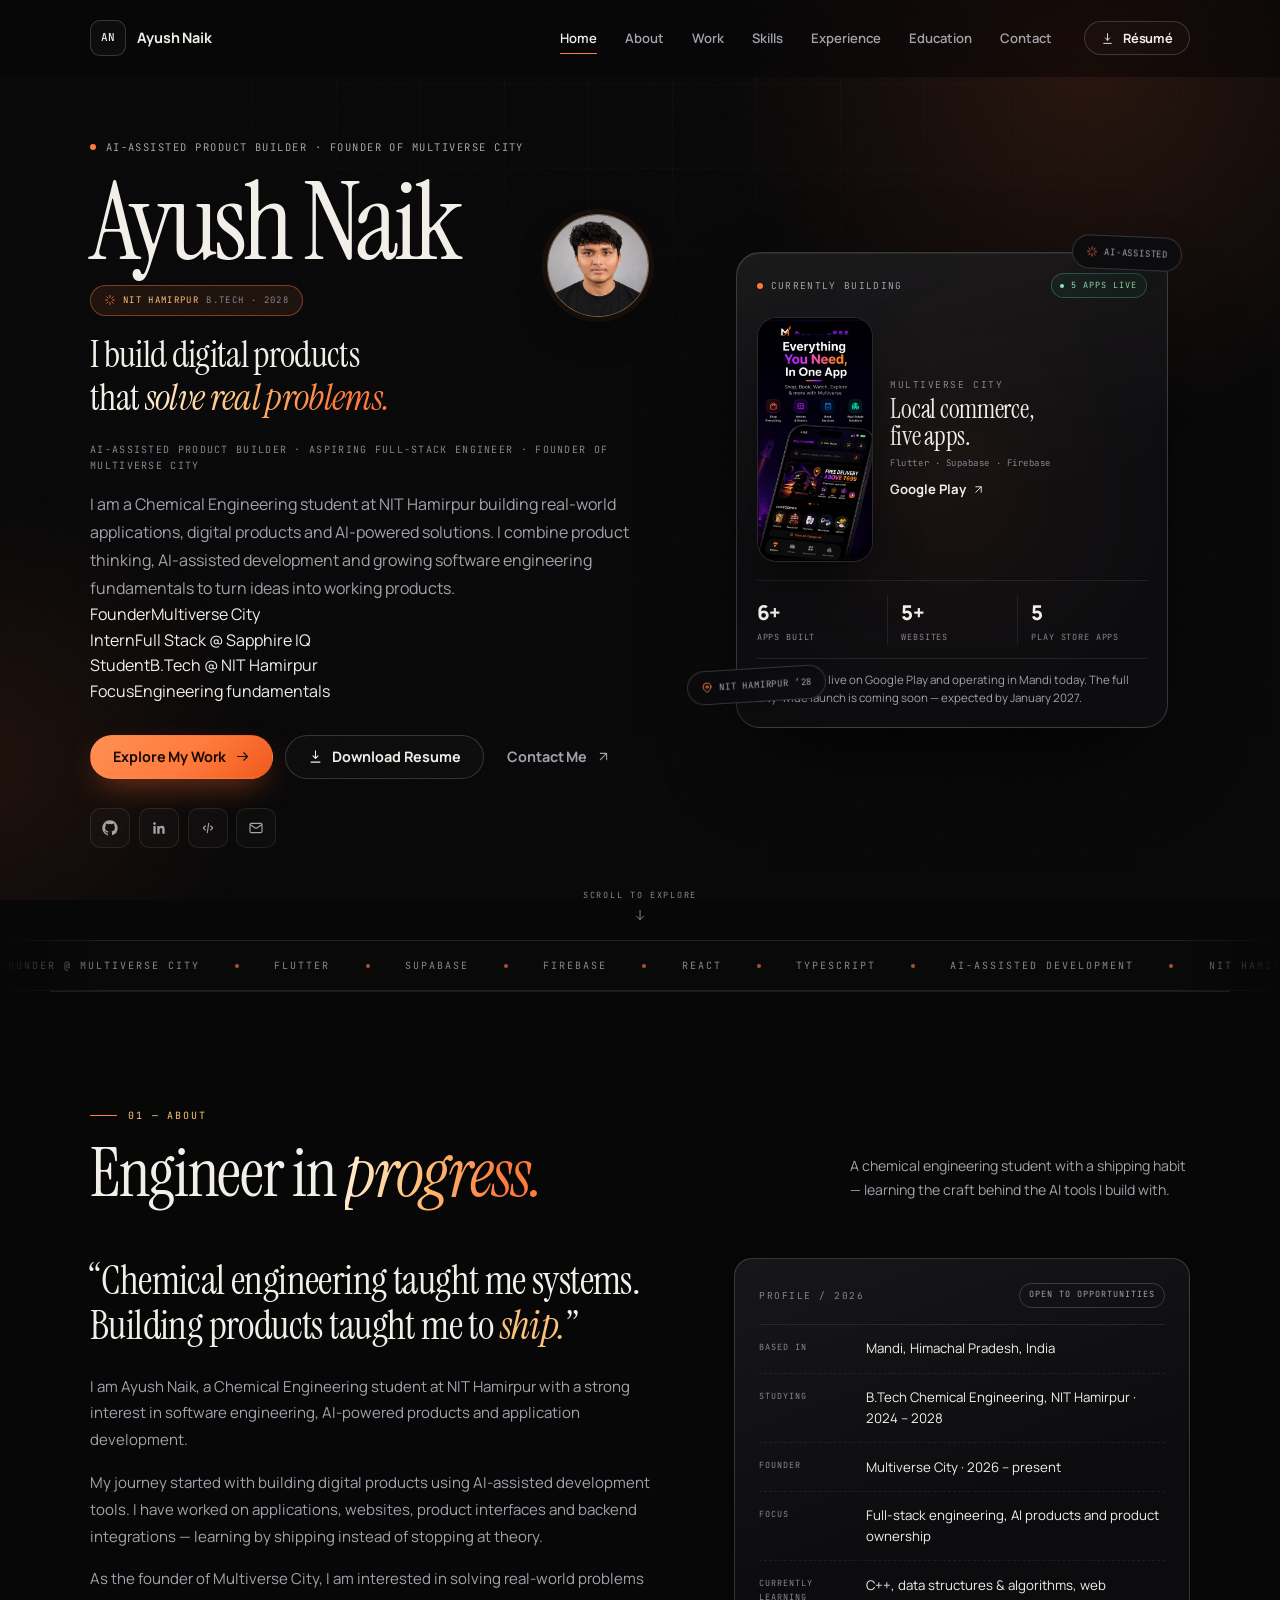
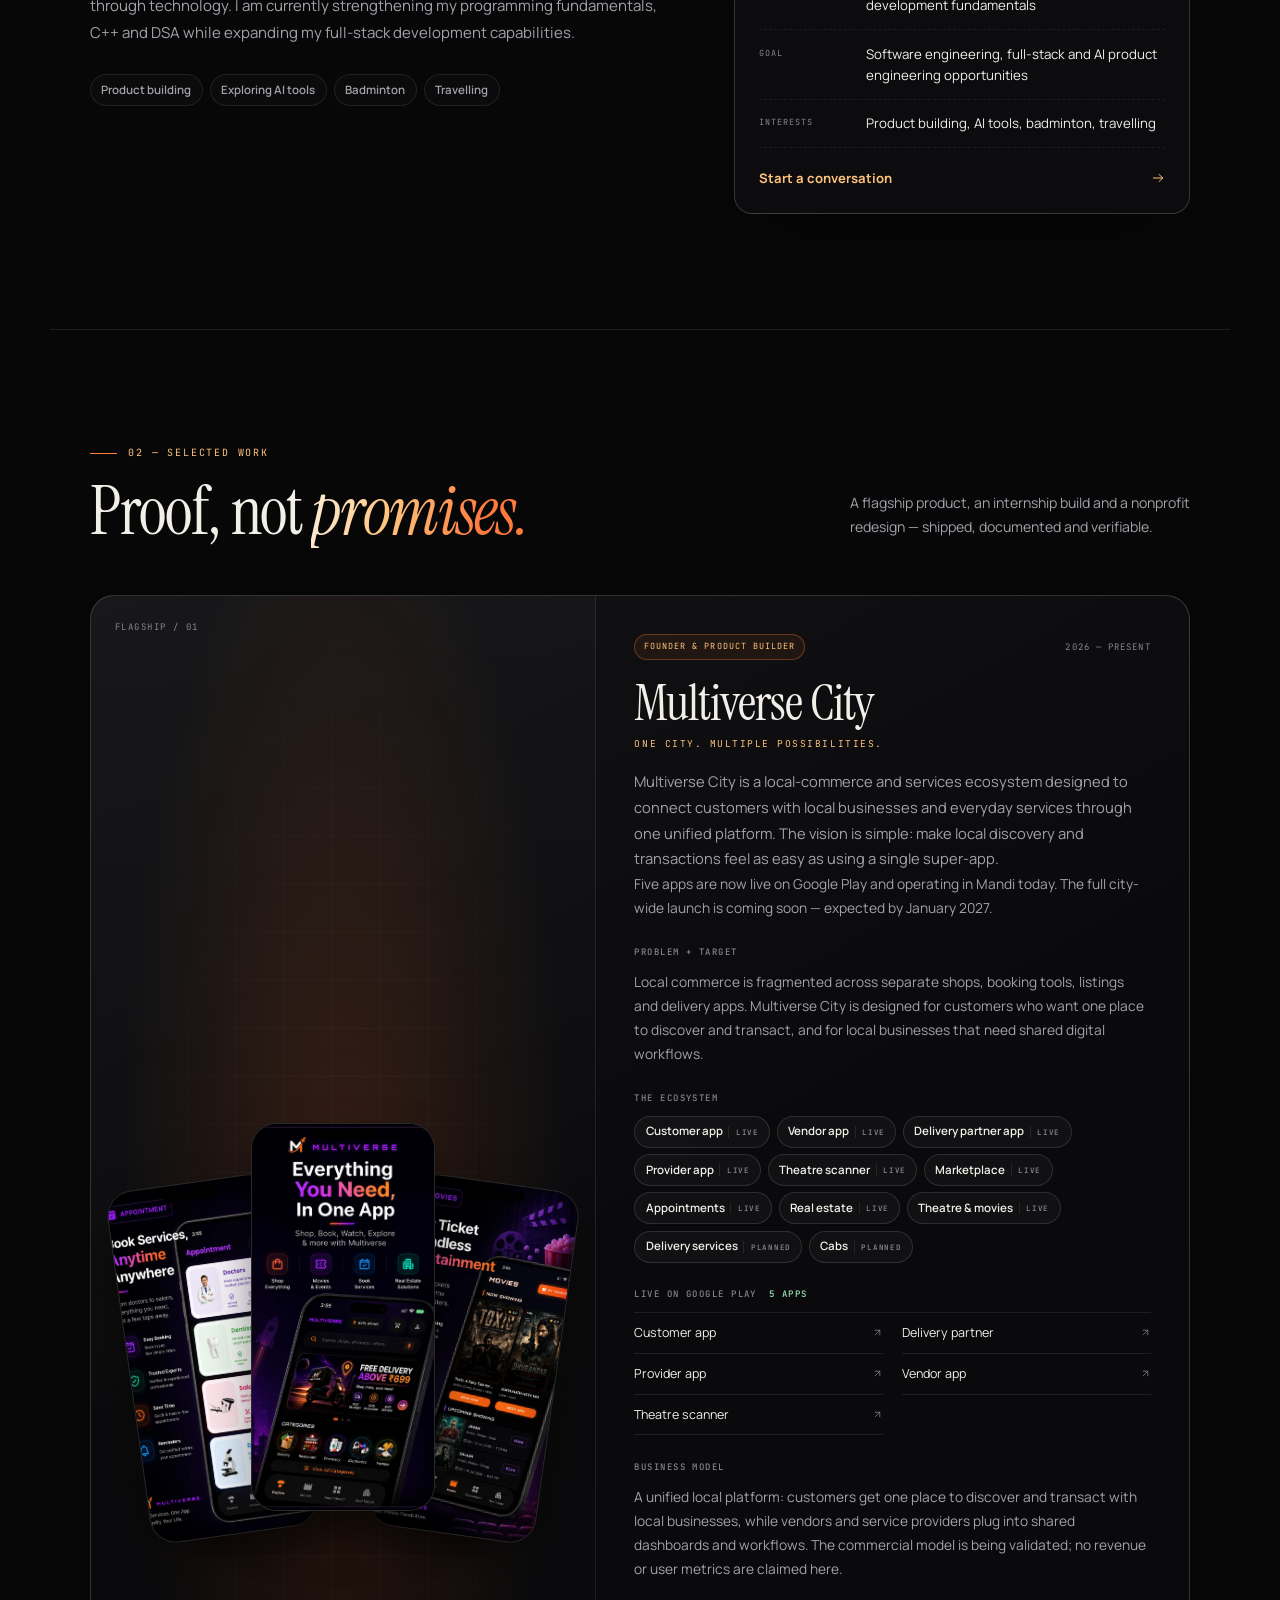
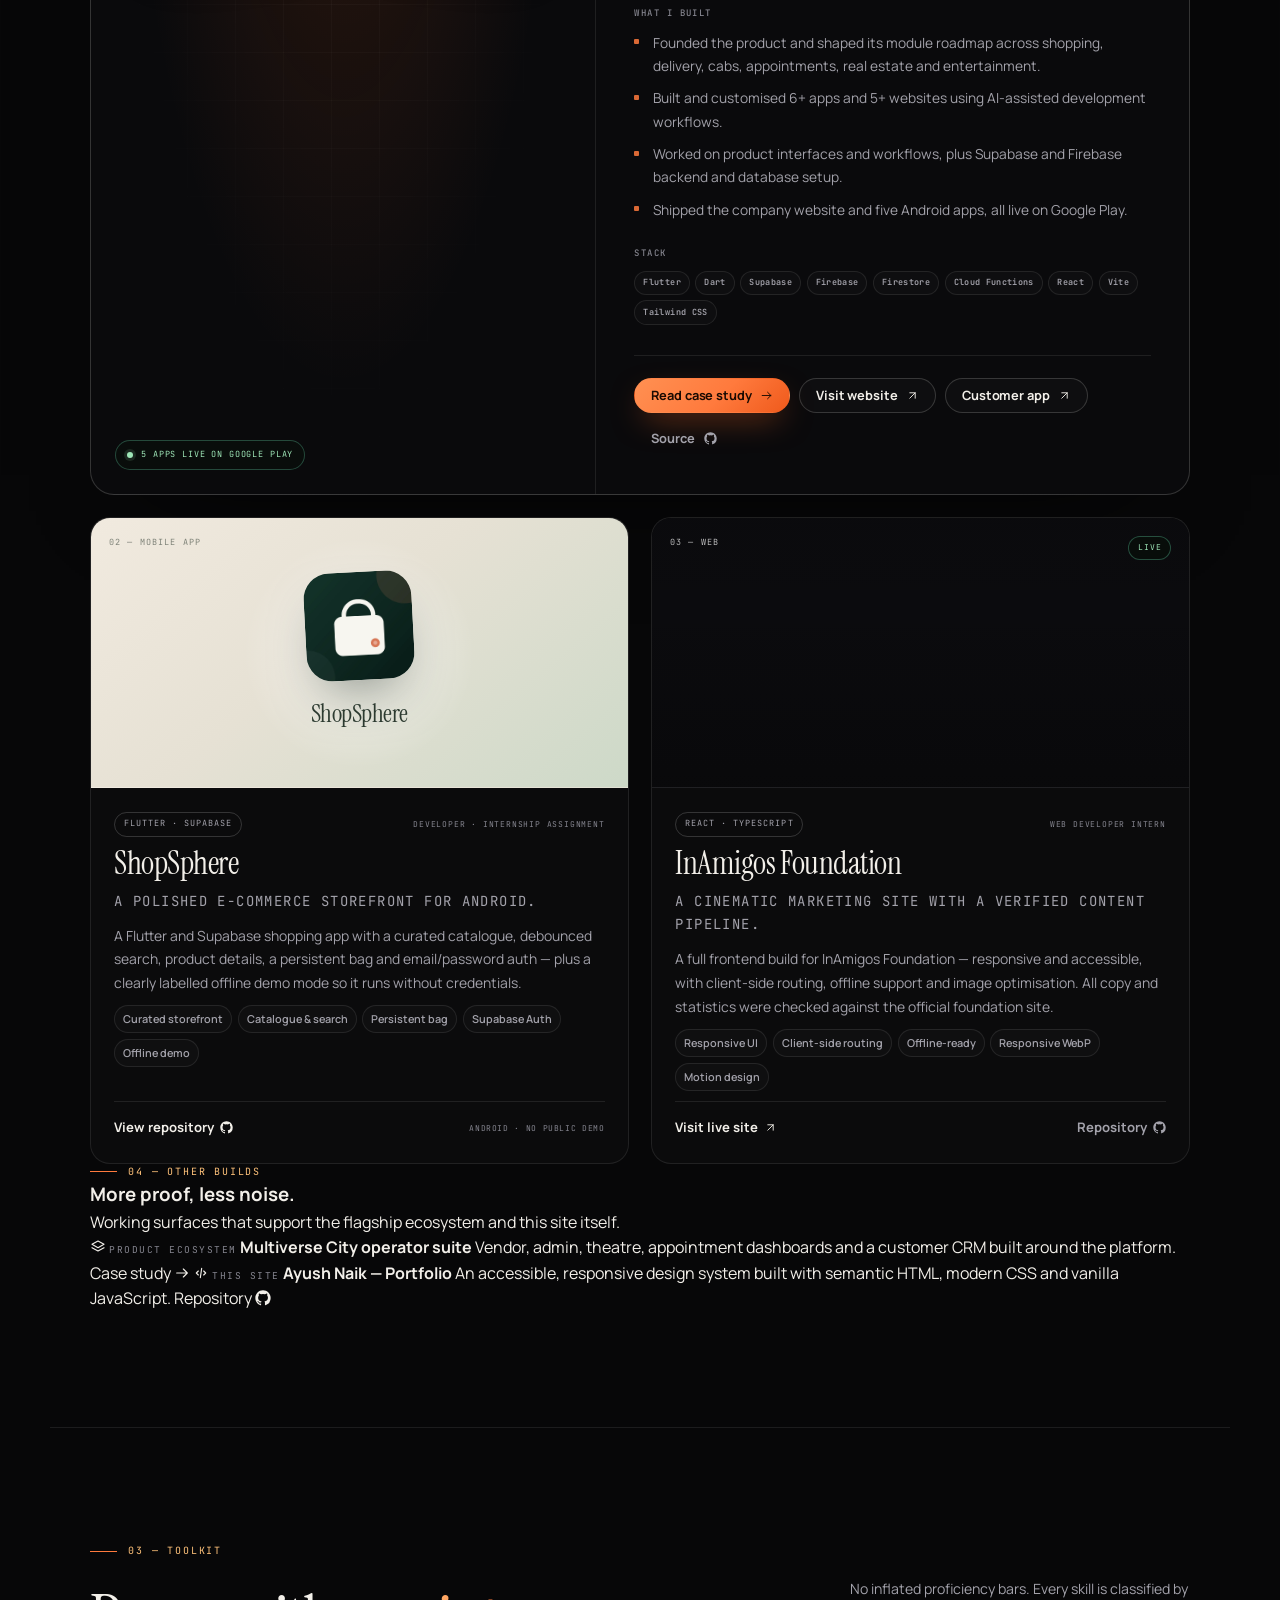
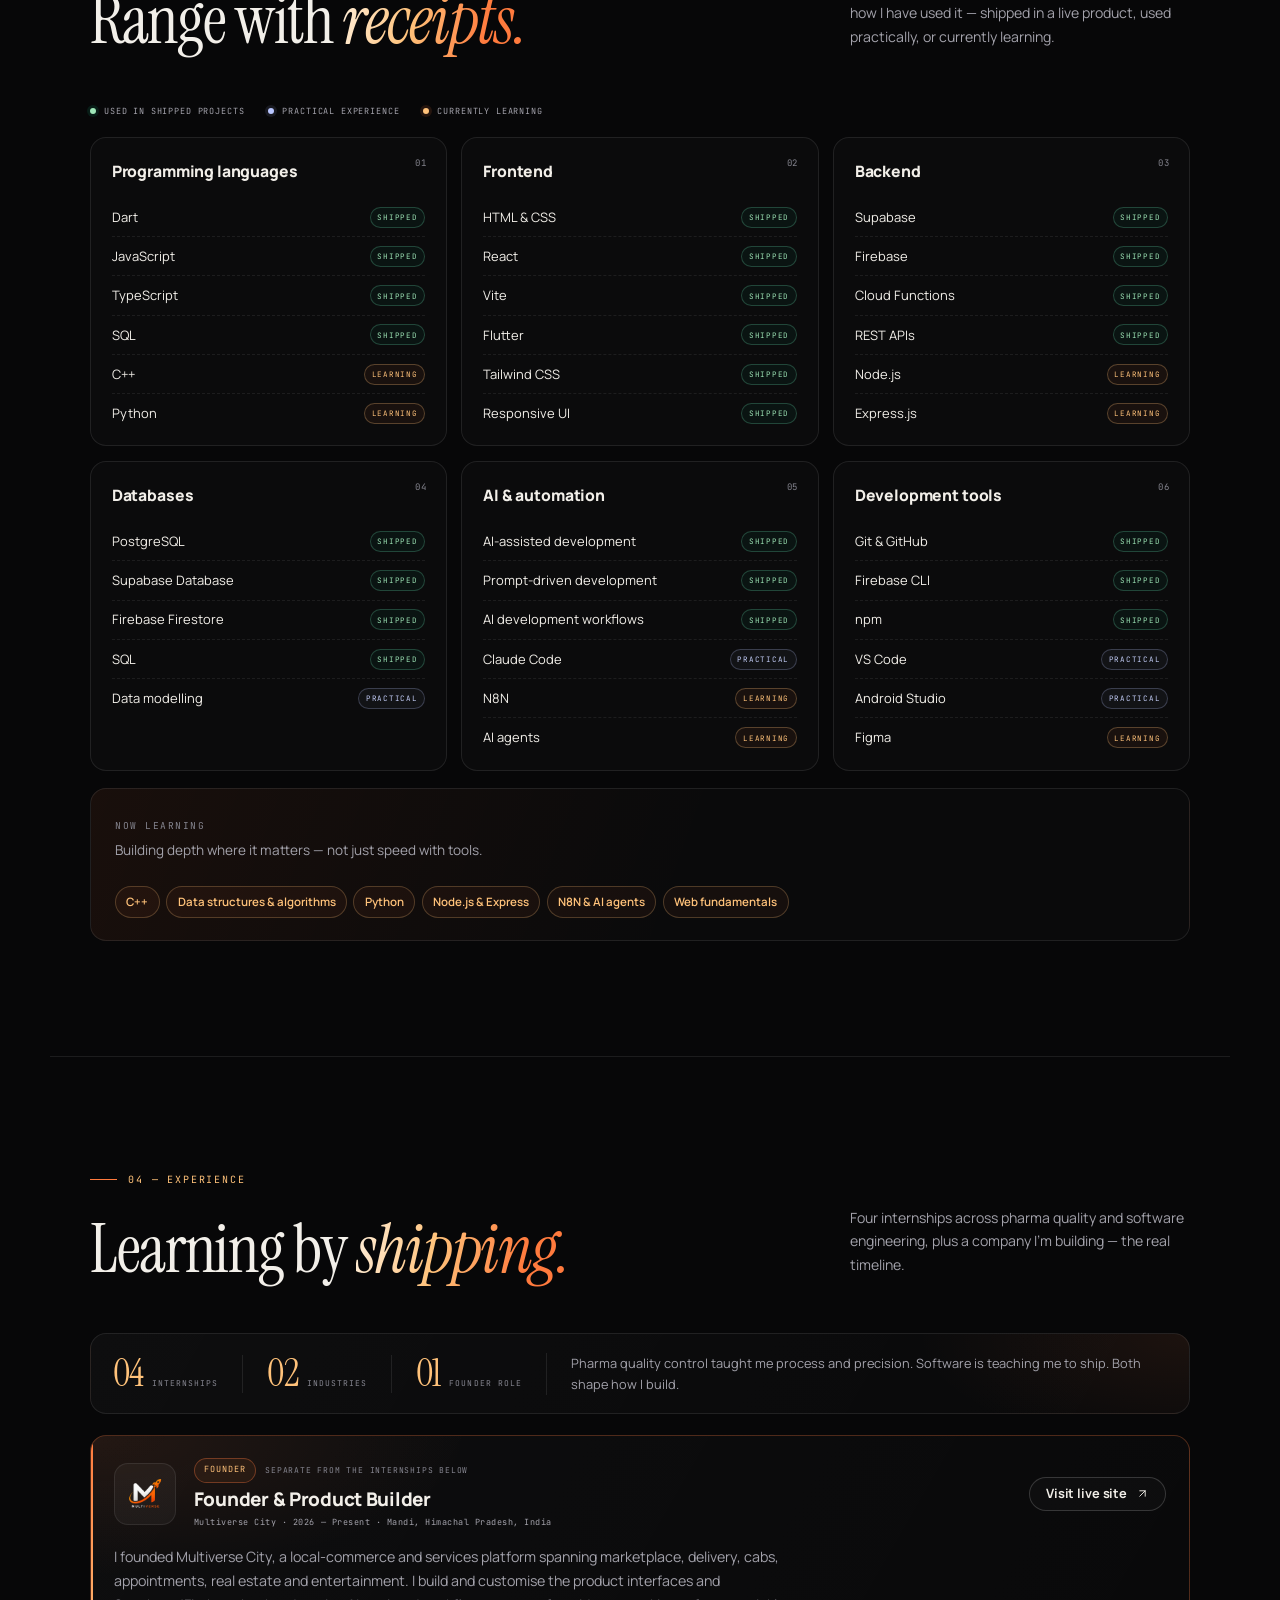
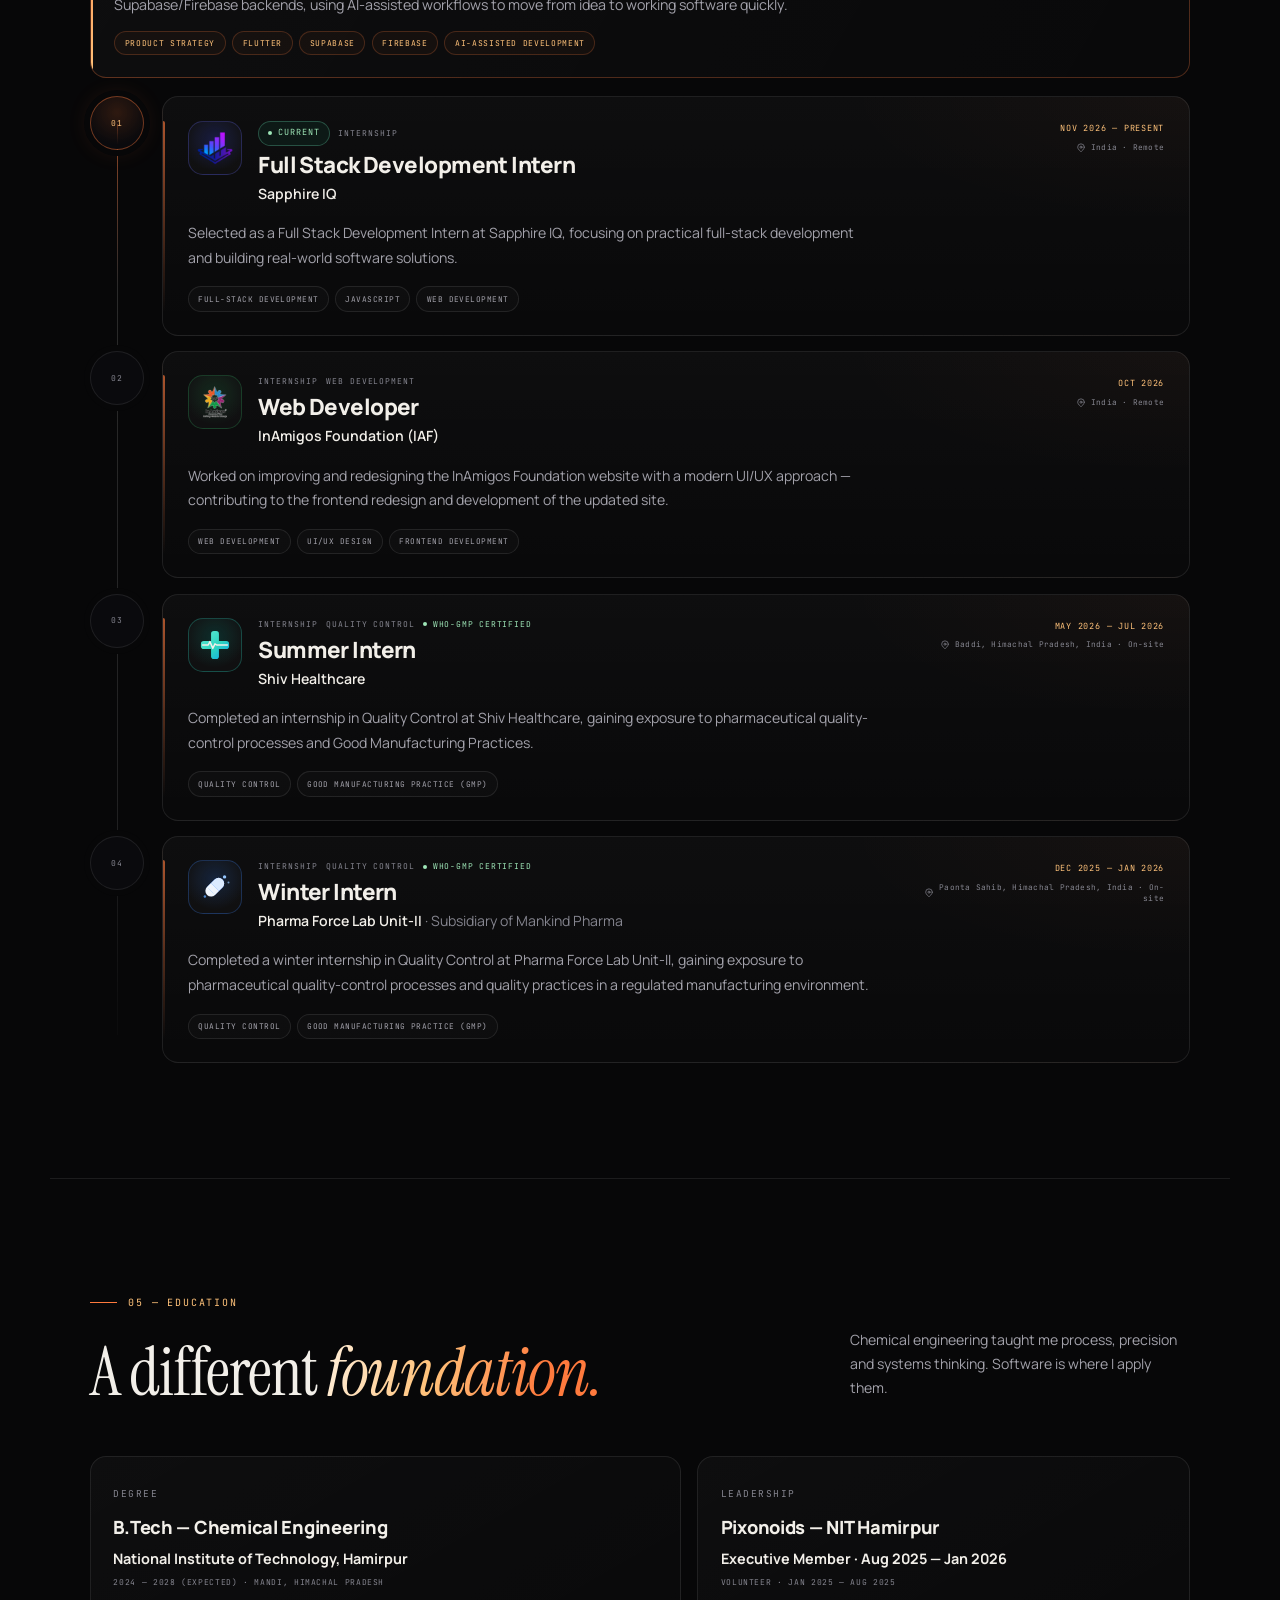
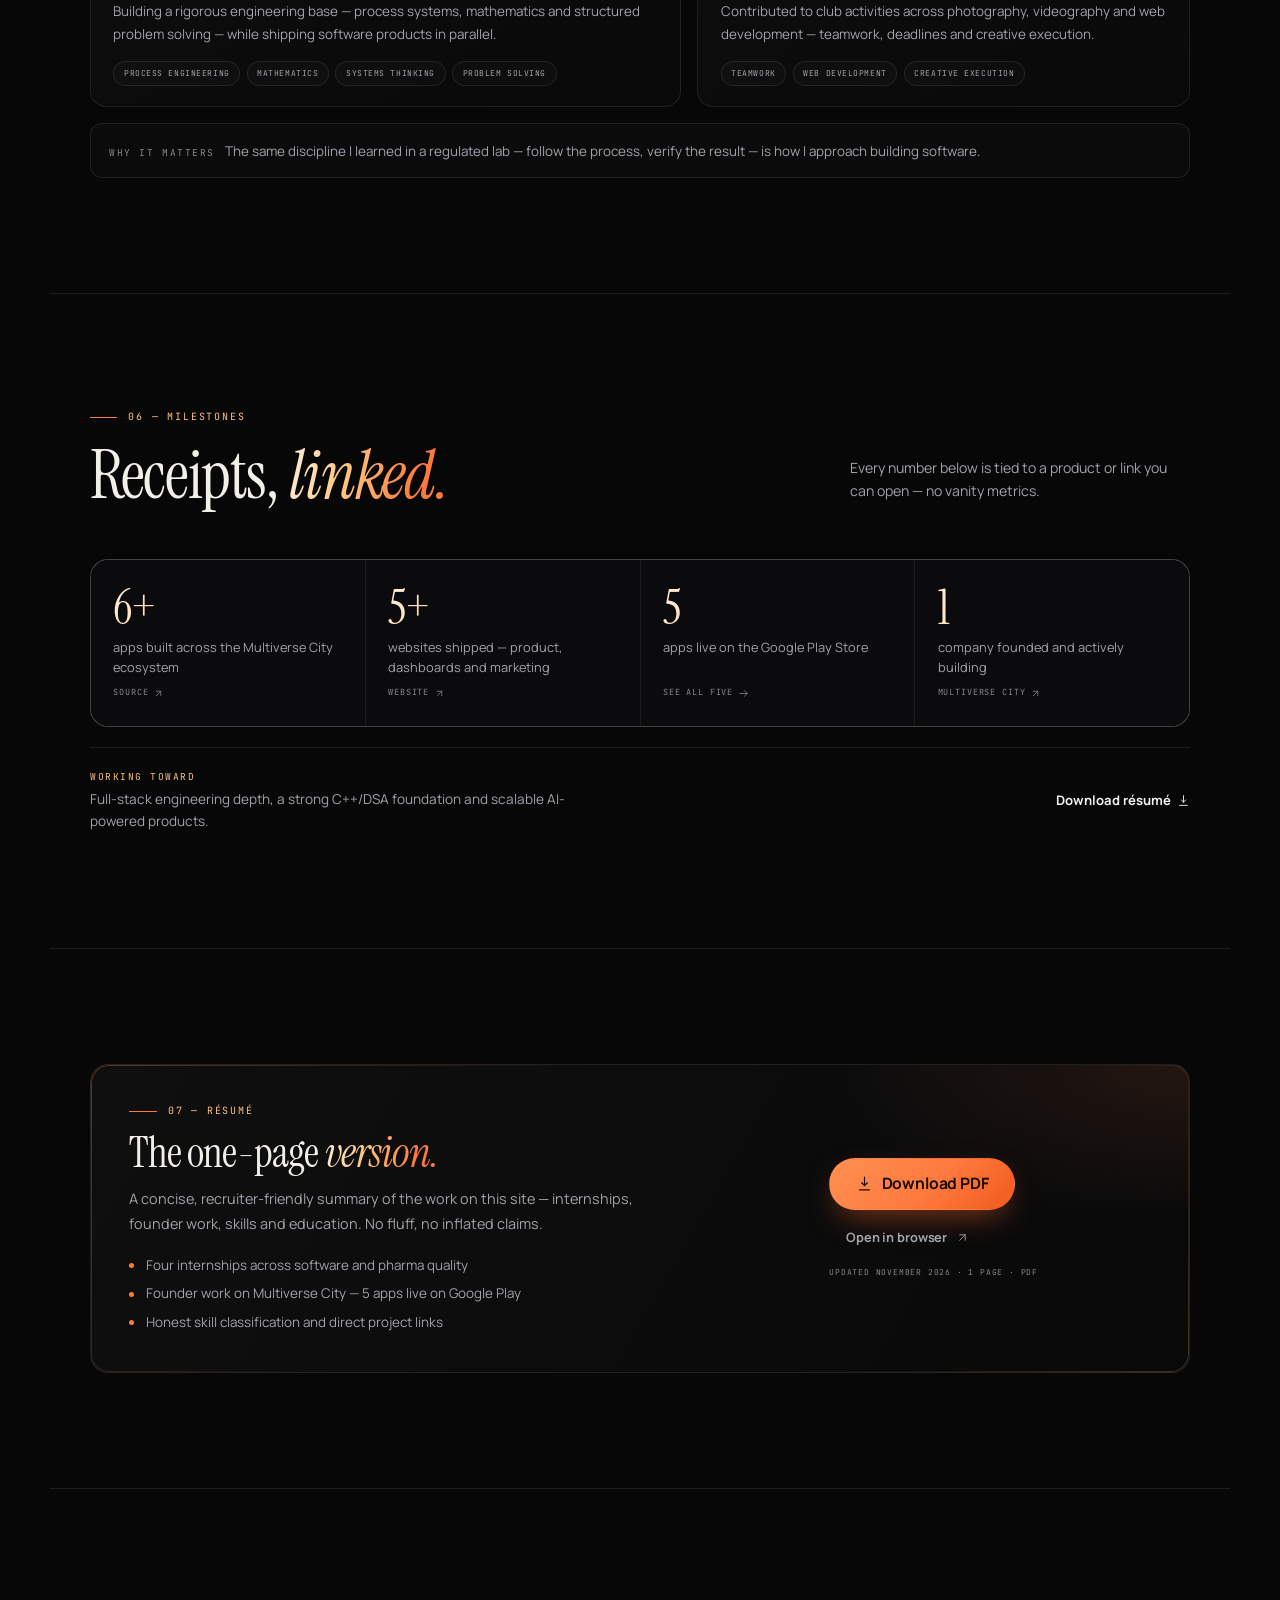
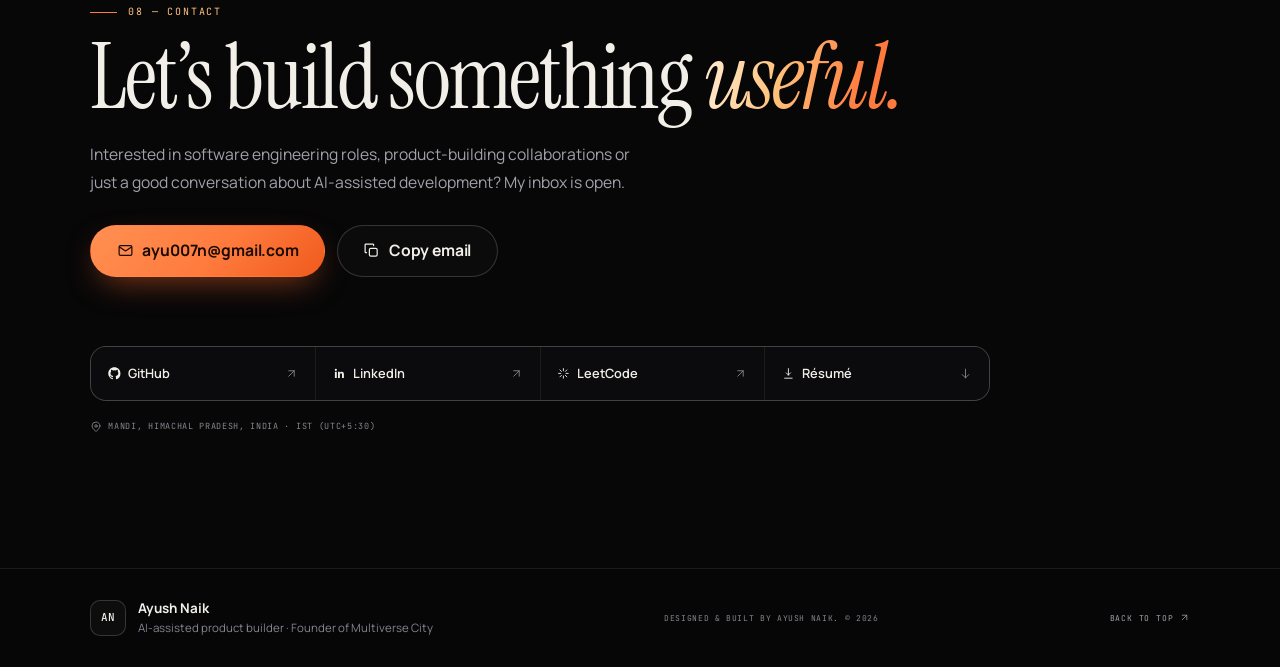
==== commit 2730c36b: "Feature five live apps, profile portrait and Mandi location" ====
--- a/index.html
+++ b/index.html
@@ -5,7 +5,7 @@
     <meta name="viewport" content="width=device-width, initial-scale=1.0">
 
     <title>Ayush Naik | AI-Assisted Product Builder &amp; Full-Stack Engineer</title>
-    <meta name="description" content="Portfolio of Ayush Naik, Founder of Multiverse City and aspiring Full-Stack Engineer at NIT Hamirpur. Explore software projects, applications, experience and technical skills.">
+    <meta name="description" content="Portfolio of Ayush Naik, Founder of Multiverse City and aspiring Full-Stack Engineer at NIT Hamirpur. Five apps live on Google Play. Explore projects, experience and skills.">
     <meta name="author" content="Ayush Naik">
     <meta name="keywords" content="Ayush Naik, AI-Assisted Product Builder, Full-Stack Engineer, Multiverse City, NIT Hamirpur, Flutter Developer, React Developer, Supabase, Firebase">
     <meta name="robots" content="index, follow">
@@ -15,7 +15,7 @@
     <meta property="og:locale" content="en_US">
     <meta property="og:url" content="https://ayush007naik.github.io/">
     <meta property="og:title" content="Ayush Naik | AI-Assisted Product Builder &amp; Full-Stack Engineer">
-    <meta property="og:description" content="Founder of Multiverse City and aspiring Full-Stack Engineer at NIT Hamirpur. Explore software projects, applications, experience and technical skills.">
+    <meta property="og:description" content="Founder of Multiverse City and aspiring Full-Stack Engineer at NIT Hamirpur. Five apps live on Google Play. Explore projects, experience and skills.">
     <meta property="og:image" content="https://ayush007naik.github.io/assets/og-cover.jpg">
     <meta property="og:image:type" content="image/jpeg">
     <meta property="og:image:width" content="1200">
@@ -24,7 +24,7 @@
     <meta property="og:site_name" content="Ayush Naik">
     <meta name="twitter:card" content="summary_large_image">
     <meta name="twitter:title" content="Ayush Naik | AI-Assisted Product Builder &amp; Full-Stack Engineer">
-    <meta name="twitter:description" content="Founder of Multiverse City and aspiring Full-Stack Engineer at NIT Hamirpur. Explore projects, experience and skills.">
+    <meta name="twitter:description" content="Founder of Multiverse City and aspiring Full-Stack Engineer at NIT Hamirpur. Five apps live on Google Play. Explore projects, experience and skills.">
     <meta name="twitter:image" content="https://ayush007naik.github.io/assets/og-cover.jpg">
     <meta name="twitter:image:alt" content="Ayush Naik — AI-Assisted Product Builder. Founder of Multiverse City.">
 
@@ -76,13 +76,13 @@
         "@type": "Person",
         "name": "Ayush Naik",
         "url": "https://ayush007naik.github.io/",
-        "image": "https://ayush007naik.github.io/assets/icons/icon-512.png",
+        "image": "https://ayush007naik.github.io/assets/profile/ayush-naik.jpg",
         "jobTitle": "AI-Assisted Product Builder & Aspiring Full-Stack Engineer",
         "description": "AI-assisted product builder, aspiring full-stack engineer and founder of Multiverse City. B.Tech Chemical Engineering student at NIT Hamirpur.",
         "email": "mailto:ayu007n@gmail.com",
         "address": {
             "@type": "PostalAddress",
-            "addressLocality": "Hamirpur",
+            "addressLocality": "Mandi",
             "addressRegion": "Himachal Pradesh",
             "addressCountry": "IN"
         },
@@ -172,10 +172,19 @@
                     AI-Assisted Product Builder · Founder of Multiverse City
                 </p>
 
-                <h1 class="hero-title" id="hero-title">
-                    <span class="hero-name">Ayush Naik</span>
-                    <span class="hero-line">I build digital products that <em>solve real problems.</em></span>
-                </h1>
+                <div class="hero-identity">
+                    <h1 class="hero-title" id="hero-title">
+                        <span class="hero-name">Ayush Naik</span>
+                        <span class="hero-school">
+                            <svg class="icon" aria-hidden="true"><use href="#i-spark"/></svg>
+                            NIT Hamirpur
+                            <span class="hero-school-meta">B.Tech · 2028</span>
+                        </span>
+                    </h1>
+                    <img class="hero-avatar" src="assets/profile/ayush-naik.webp" alt="Portrait of Ayush Naik" width="96" height="96" fetchpriority="high" decoding="async">
+                </div>
+
+                <p class="hero-line">I build digital products that <em>solve real problems.</em></p>
 
                 <p class="hero-roles">AI-Assisted Product Builder · Aspiring Full-Stack Engineer · Founder of Multiverse City</p>
 
@@ -229,7 +238,7 @@
                 <div class="build-card spotlight reveal" style="--d: 120ms">
                     <div class="build-head">
                         <span class="build-label"><span class="pulse-dot" aria-hidden="true"></span> Currently building</span>
-                        <span class="tag tag-live">Live</span>
+                        <span class="tag tag-live">5 apps live</span>
                     </div>
 
                     <div class="build-body">
@@ -240,7 +249,7 @@
 
                         <div class="build-info">
                             <span class="mono-label">Multiverse City</span>
-                            <strong>Local commerce,<br>one app.</strong>
+                            <strong>Local commerce,<br>five apps.</strong>
                             <span class="build-stack">Flutter · Supabase · Firebase</span>
                             <a class="text-link" href="https://play.google.com/store/apps/details?id=com.ayush.multiverse.multiverses" target="_blank" rel="noopener noreferrer">
                                 Google Play
@@ -252,8 +261,9 @@
                     <div class="build-stats">
                         <div><strong>6+</strong><span>apps built</span></div>
                         <div><strong>5+</strong><span>websites</span></div>
-                        <div><strong>1</strong><span>Play Store app</span></div>
-                    </div>
+                        <div><strong>5</strong><span>Play Store apps</span></div>
+                    </div>
+                    <p class="build-note">Five apps are live on Google Play and operating in Mandi today. The full city-wide launch is coming soon — expected by January 2027.</p>
                 </div>
 
                 <span class="float-chip float-chip-a" aria-hidden="true">
@@ -337,7 +347,7 @@
                     <dl class="dossier-list">
                         <div>
                             <dt>Based in</dt>
-                            <dd>Hamirpur, Himachal Pradesh, India</dd>
+                            <dd>Mandi, Himachal Pradesh, India</dd>
                         </div>
                         <div>
                             <dt>Studying</dt>
@@ -389,7 +399,7 @@
                         <div class="phone phone-b"><span class="phone-notch"></span><img src="assets/work/mv-marketplace.webp" alt="" width="941" height="1672" loading="lazy" decoding="async"></div>
                         <div class="phone phone-c"><span class="phone-notch"></span><img src="assets/work/mv-movies.webp" alt="" width="941" height="1672" loading="lazy" decoding="async"></div>
                     </div>
-                    <span class="feature-badge"><span class="pulse-dot" aria-hidden="true"></span> Live on Google Play</span>
+                    <span class="feature-badge"><span class="pulse-dot" aria-hidden="true"></span> 5 apps live on Google Play</span>
                 </div>
 
                 <div class="feature-body">
@@ -405,6 +415,10 @@
                         customers with local businesses and everyday services through one unified platform.
                         The vision is simple: make local discovery and transactions feel as easy as using
                         a single super-app.
+                    </p>
+                    <p class="feature-text small">
+                        Five apps are now live on Google Play and operating in Mandi today. The full
+                        city-wide launch is coming soon — expected by January 2027.
                     </p>
 
                     <div class="feature-block">
@@ -420,14 +434,27 @@
                         <h4>The ecosystem</h4>
                         <ul class="module-list">
                             <li>Customer app <span>Live</span></li>
-                            <li>Vendor app <span>Built</span></li>
-                            <li>Delivery partner app <span>Built</span></li>
+                            <li>Vendor app <span>Live</span></li>
+                            <li>Delivery partner app <span>Live</span></li>
+                            <li>Provider app <span>Live</span></li>
+                            <li>Theatre scanner <span>Live</span></li>
                             <li>Marketplace <span>Live</span></li>
                             <li>Appointments <span>Live</span></li>
                             <li>Real estate <span>Live</span></li>
                             <li>Theatre &amp; movies <span>Live</span></li>
                             <li>Delivery services <span>Planned</span></li>
                             <li>Cabs <span>Planned</span></li>
+                        </ul>
+                    </div>
+
+                    <div class="feature-block">
+                        <h4>Live on Google Play <span class="feature-count">5 apps</span></h4>
+                        <ul class="store-list">
+                            <li><a href="https://play.google.com/store/apps/details?id=com.ayush.multiverse.multiverses" target="_blank" rel="noopener noreferrer"><span>Customer app</span><svg class="icon" aria-hidden="true"><use href="#i-arrow-up-right"/></svg></a></li>
+                            <li><a href="https://play.google.com/store/apps/details?id=com.multiverse.delivery_partner" target="_blank" rel="noopener noreferrer"><span>Delivery partner</span><svg class="icon" aria-hidden="true"><use href="#i-arrow-up-right"/></svg></a></li>
+                            <li><a href="https://play.google.com/store/apps/details?id=com.multiverse.appointment" target="_blank" rel="noopener noreferrer"><span>Provider app</span><svg class="icon" aria-hidden="true"><use href="#i-arrow-up-right"/></svg></a></li>
+                            <li><a href="https://play.google.com/store/apps/details?id=com.ayush.multiverse.vendor" target="_blank" rel="noopener noreferrer"><span>Vendor app</span><svg class="icon" aria-hidden="true"><use href="#i-arrow-up-right"/></svg></a></li>
+                            <li><a href="https://play.google.com/store/apps/details?id=com.multiverse.theatre.scanner" target="_blank" rel="noopener noreferrer"><span>Theatre scanner</span><svg class="icon" aria-hidden="true"><use href="#i-arrow-up-right"/></svg></a></li>
                         </ul>
                     </div>
 
@@ -447,7 +474,7 @@
                             <li>Founded the product and shaped its module roadmap across shopping, delivery, cabs, appointments, real estate and entertainment.</li>
                             <li>Built and customised 6+ apps and 5+ websites using AI-assisted development workflows.</li>
                             <li>Worked on product interfaces and workflows, plus Supabase and Firebase backend and database setup.</li>
-                            <li>Shipped the company website and Android app; the app is live on Google Play.</li>
+                            <li>Shipped the company website and five Android apps, all live on Google Play.</li>
                         </ul>
                     </div>
 
@@ -468,7 +495,7 @@
                             <svg class="icon" aria-hidden="true"><use href="#i-arrow-up-right"/></svg>
                         </a>
                         <a class="btn btn-outline btn-small" href="https://play.google.com/store/apps/details?id=com.ayush.multiverse.multiverses" target="_blank" rel="noopener noreferrer">
-                            Google Play
+                            Customer app
                             <svg class="icon" aria-hidden="true"><use href="#i-arrow-up-right"/></svg>
                         </a>
                         <a class="btn btn-ghost btn-small" href="https://github.com/ayush007naik/multiverse-app" target="_blank" rel="noopener noreferrer">
@@ -733,7 +760,7 @@
                     <div class="founder-title">
                         <p class="founder-kicker"><span class="tag tag-accent">Founder</span><span>Separate from the internships below</span></p>
                         <h3>Founder &amp; Product Builder</h3>
-                        <p class="founder-org">Multiverse City · 2026 — Present · Hamirpur, Himachal Pradesh, India</p>
+                        <p class="founder-org">Multiverse City · 2026 — Present · Mandi, Himachal Pradesh, India</p>
                     </div>
                     <a class="btn btn-outline btn-small" href="https://multiversecity.com" target="_blank" rel="noopener noreferrer">
                         Visit live site
@@ -870,7 +897,7 @@
                     <span class="mono-label">Degree</span>
                     <h3>B.Tech — Chemical Engineering</h3>
                     <p class="edu-org">National Institute of Technology, Hamirpur</p>
-                    <p class="edu-meta">2024 — 2028 (expected) · Hamirpur, Himachal Pradesh</p>
+                    <p class="edu-meta">2024 — 2028 (expected) · Mandi, Himachal Pradesh</p>
                     <p class="edu-text">Building a rigorous engineering base — process systems, mathematics and structured problem solving — while shipping software products in parallel.</p>
                     <ul class="edu-tags" aria-label="Relevant areas">
                         <li>Process engineering</li>
@@ -918,9 +945,9 @@
                     <a href="https://multiversecity.com" target="_blank" rel="noopener noreferrer">Website <svg class="icon" aria-hidden="true"><use href="#i-arrow-up-right"/></svg></a>
                 </article>
                 <article class="milestone reveal" style="--d: 120ms">
-                    <strong>1</strong>
-                    <span>app live on the Google Play Store</span>
-                    <a href="https://play.google.com/store/apps/details?id=com.ayush.multiverse.multiverses" target="_blank" rel="noopener noreferrer">Google Play <svg class="icon" aria-hidden="true"><use href="#i-arrow-up-right"/></svg></a>
+                    <strong>5</strong>
+                    <span>apps live on the Google Play Store</span>
+                    <a href="work/multiverse-city.html">See all five <svg class="icon" aria-hidden="true"><use href="#i-arrow-right"/></svg></a>
                 </article>
                 <article class="milestone reveal" style="--d: 180ms">
                     <strong>1</strong>
@@ -949,7 +976,7 @@
                     <p class="resume-lead">A concise, recruiter-friendly summary of the work on this site — internships, founder work, skills and education. No fluff, no inflated claims.</p>
                     <ul class="resume-points">
                         <li>Four internships across software and pharma quality</li>
-                        <li>Founder work on Multiverse City, live on the web and Play Store</li>
+                        <li>Founder work on Multiverse City — 5 apps live on Google Play</li>
                         <li>Honest skill classification and direct project links</li>
                     </ul>
                 </div>
@@ -1008,7 +1035,7 @@
                     </a>
                 </div>
 
-                <p class="contact-meta"><svg class="icon" aria-hidden="true"><use href="#i-pin"/></svg> Hamirpur, Himachal Pradesh, India · IST (UTC+5:30)</p>
+                <p class="contact-meta"><svg class="icon" aria-hidden="true"><use href="#i-pin"/></svg> Mandi, Himachal Pradesh, India · IST (UTC+5:30)</p>
             </div>
         </section>
     </main>
--- a/style.css
+++ b/style.css
@@ -483,40 +483,79 @@
 
 .hero-copy { max-width: 680px; }
 
+.hero-identity {
+    display: flex;
+    align-items: flex-end;
+    justify-content: space-between;
+    gap: clamp(1rem, 3vw, 2rem);
+    margin-top: 1.15rem;
+}
+
 .hero-title {
-    margin: 1.15rem 0 0;
+    margin: 0;
+    min-width: 0;
     font-weight: 400;
 }
 
 .hero-name {
     display: block;
-    font-family: var(--mono);
-    font-size: 11px;
-    font-weight: 500;
-    letter-spacing: 0.22em;
+    font-family: var(--serif);
+    font-size: clamp(4rem, 8.4vw, 6.9rem);
+    font-weight: 400;
+    line-height: 0.88;
+    letter-spacing: -0.038em;
+    color: var(--text);
+    text-wrap: balance;
+}
+
+.hero-school {
+    display: inline-flex;
+    align-items: center;
+    gap: 0.45rem;
+    margin-top: 0.9rem;
+    padding: 0.45rem 0.8rem;
+    border: 1px solid rgba(255, 122, 61, 0.42);
+    border-radius: 999px;
+    background: rgba(255, 122, 61, 0.09);
+    font-family: var(--mono);
+    font-size: 9px;
+    letter-spacing: 0.15em;
     text-transform: uppercase;
     color: var(--accent-2);
-    margin-bottom: 1rem;
-    padding-left: 1.6rem;
-    position: relative;
-}
-
-.hero-name::before {
-    content: "";
-    position: absolute;
-    left: 0;
-    top: 50%;
-    width: 1.1rem;
-    height: 1px;
-    background: var(--accent);
+    white-space: nowrap;
+}
+
+.hero-school .icon {
+    width: 12px;
+    height: 12px;
+    color: var(--accent);
+}
+
+.hero-school-meta {
+    color: var(--dim);
+}
+
+.hero-avatar {
+    width: clamp(76px, 8vw, 104px);
+    height: clamp(76px, 8vw, 104px);
+    flex: 0 0 auto;
+    border-radius: 50%;
+    object-fit: cover;
+    object-position: center 22%;
+    border: 1px solid rgba(255, 194, 122, 0.45);
+    box-shadow: 0 0 0 5px rgba(255, 122, 61, 0.06), 0 18px 45px -18px rgba(0, 0, 0, 0.9);
+    background: var(--surface);
 }
 
 .hero-line {
     display: block;
+    max-width: 24ch;
+    margin-top: 1.1rem;
     font-family: var(--serif);
-    font-size: clamp(3.3rem, 7.2vw, 6.4rem);
-    line-height: 0.94;
-    letter-spacing: -0.025em;
+    font-size: clamp(1.6rem, 3vw, 2.3rem);
+    font-weight: 400;
+    line-height: 1.16;
+    letter-spacing: -0.018em;
     text-wrap: balance;
 }
 
@@ -776,6 +815,15 @@
     color: var(--dim);
 }
 
+.build-note {
+    margin-top: 0.85rem;
+    padding-top: 0.75rem;
+    border-top: 1px solid var(--line);
+    font-size: 0.72rem;
+    line-height: 1.55;
+    color: var(--muted);
+}
+
 .float-chip {
     position: absolute;
     z-index: 2;
@@ -1266,6 +1314,44 @@
     color: var(--dim);
     border-left: 1px solid var(--line);
     padding-left: 0.4rem;
+}
+
+.feature-count {
+    margin-left: 0.35rem;
+    color: var(--ok);
+}
+
+.store-list {
+    display: grid;
+    grid-template-columns: repeat(2, minmax(0, 1fr));
+    gap: 0 1.2rem;
+    border-top: 1px solid var(--line);
+}
+
+.store-list a {
+    display: flex;
+    align-items: center;
+    justify-content: space-between;
+    gap: 0.75rem;
+    padding: 0.62rem 0;
+    border-bottom: 1px solid var(--line);
+    font-size: 0.78rem;
+    color: var(--text);
+    transition: color 0.25s var(--ease);
+}
+
+.store-list a:hover { color: var(--accent-2); }
+
+.store-list .icon {
+    width: 11px;
+    height: 11px;
+    color: var(--dim);
+    transition: color 0.25s var(--ease), transform 0.25s var(--ease);
+}
+
+.store-list a:hover .icon {
+    color: var(--accent);
+    transform: translate(1px, -1px);
 }
 
 .build-list li {
@@ -2989,6 +3075,39 @@
 }
 
 .cs-status-legend i::before { content: none; }
+
+.cs-store-block {
+    margin-top: 1.4rem;
+    padding: clamp(1.1rem, 2.5vw, 1.5rem);
+    border: 1px solid var(--line-strong);
+    border-radius: 16px;
+    background: rgba(255, 255, 255, 0.018);
+    scroll-margin-top: 100px;
+}
+
+.cs-store-head {
+    display: flex;
+    align-items: flex-end;
+    justify-content: space-between;
+    gap: 1.2rem;
+    margin-bottom: 0.9rem;
+}
+
+.cs-store-head h3 {
+    margin-top: 0.3rem;
+    font-family: var(--serif);
+    font-size: clamp(1.5rem, 2.4vw, 1.9rem);
+    font-weight: 400;
+    letter-spacing: -0.02em;
+}
+
+.cs-store-head p {
+    max-width: 40ch;
+    font-size: 0.78rem;
+    line-height: 1.6;
+    color: var(--muted);
+    text-align: right;
+}
 
 .cs-split {
     display: grid;
@@ -3335,10 +3454,16 @@
     .cs-screen img { max-width: 200px; }
     .cs-table tbody th { width: 30%; }
     .cs-table tbody td:last-child { width: 92px; }
+    .store-list { grid-template-columns: 1fr; }
+    .cs-store-head { align-items: flex-start; flex-direction: column; }
+    .cs-store-head p { text-align: left; }
 
     .section { padding-block: clamp(4rem, 11vw, 5.5rem); }
     .section-title { font-size: clamp(2.4rem, 9vw, 3.4rem); }
-    .hero-line { font-size: clamp(3.1rem, 12vw, 4.6rem); }
+    .hero-name { font-size: clamp(3.15rem, 12vw, 4.6rem); }
+    .hero-line { font-size: clamp(1.45rem, 5.2vw, 1.95rem); }
+    .hero-avatar { width: 72px; height: 72px; }
+    .hero-school { margin-top: 0.75rem; }
 
     .float-chip-a { right: 0; top: -14px; }
     .float-chip-b { display: none; }
@@ -3519,7 +3644,18 @@
 }
 
 @media (max-width: 380px) {
-    .hero-line { font-size: 2.85rem; }
+    .hero-name { font-size: 2.85rem; }
+    .hero-line { font-size: 1.35rem; }
+    .hero-identity {
+        flex-direction: column;
+        align-items: flex-start;
+        gap: 0.9rem;
+    }
+    .hero-avatar {
+        order: -1;
+        width: 64px;
+        height: 64px;
+    }
 
     .timeline::before { top: 17px; bottom: 17px; left: 17px; }
     .timeline-item { grid-template-columns: 34px minmax(0, 1fr); gap: 0.65rem; }
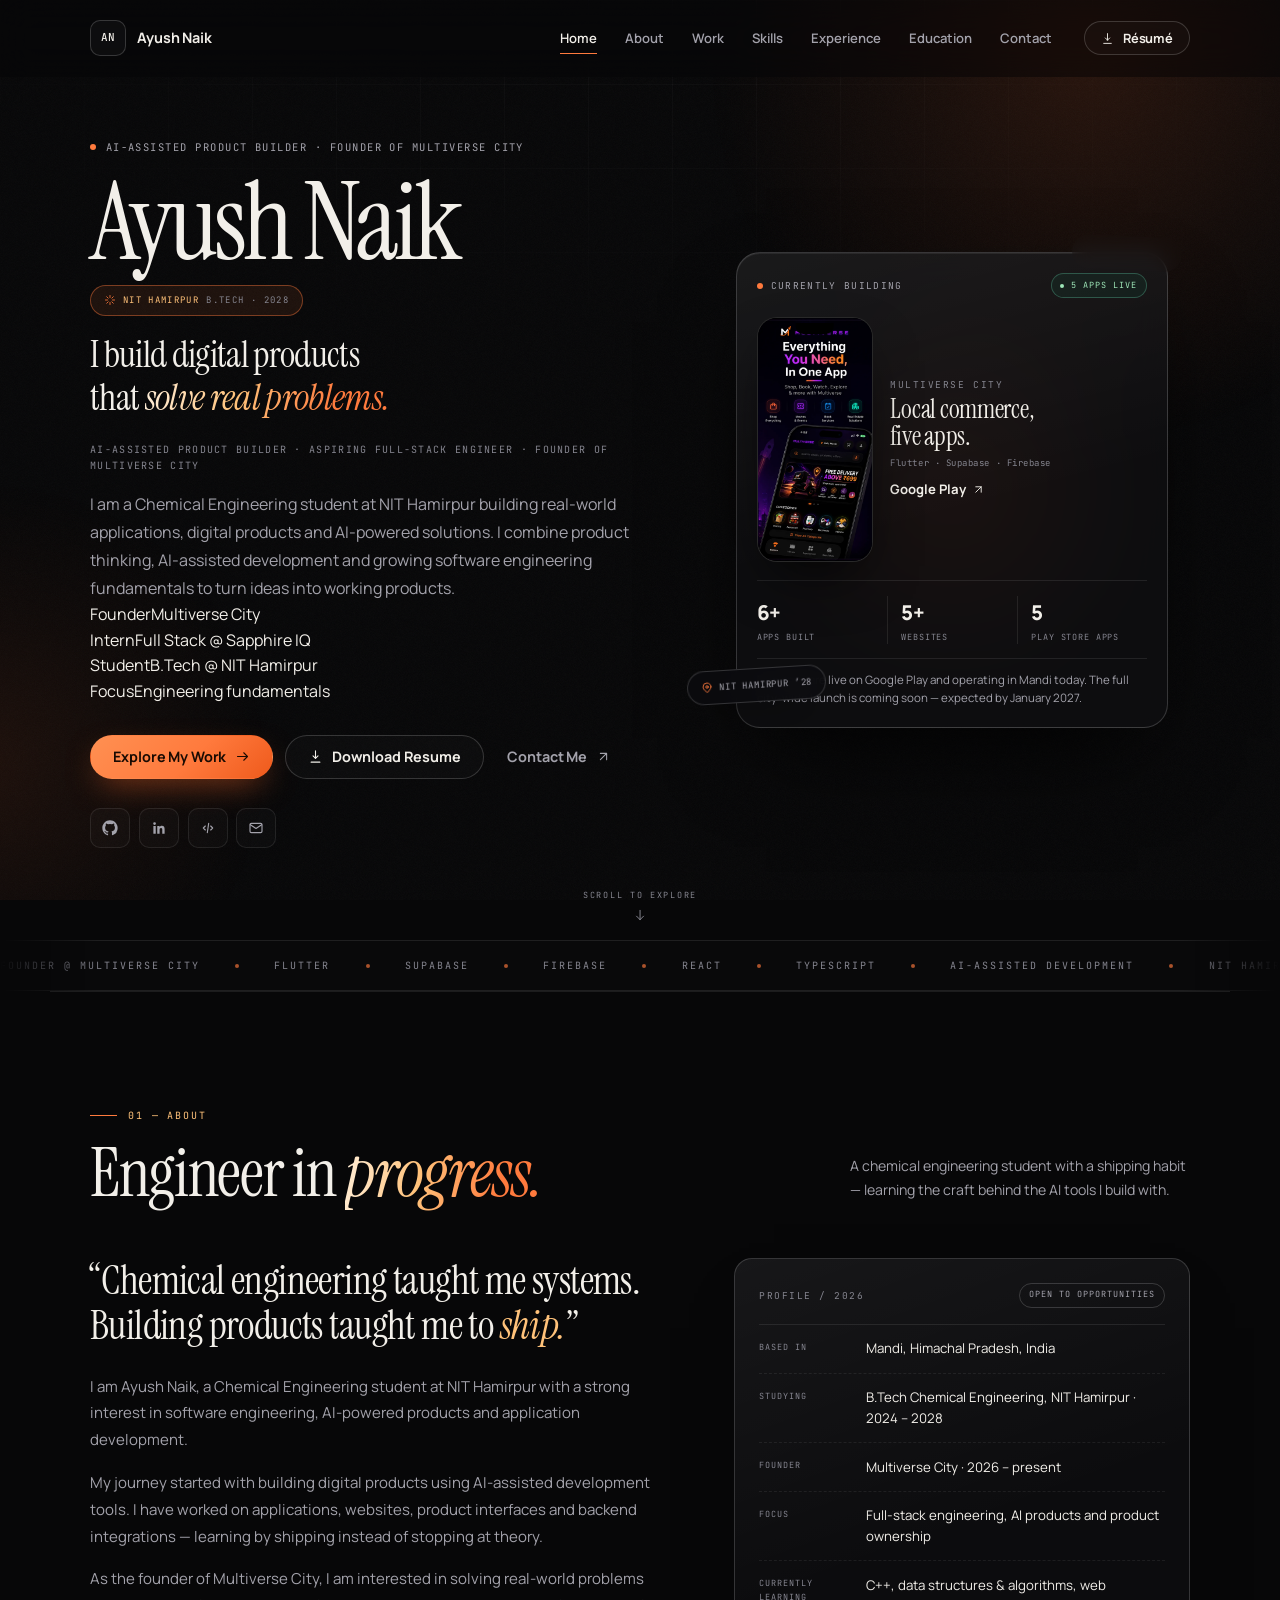
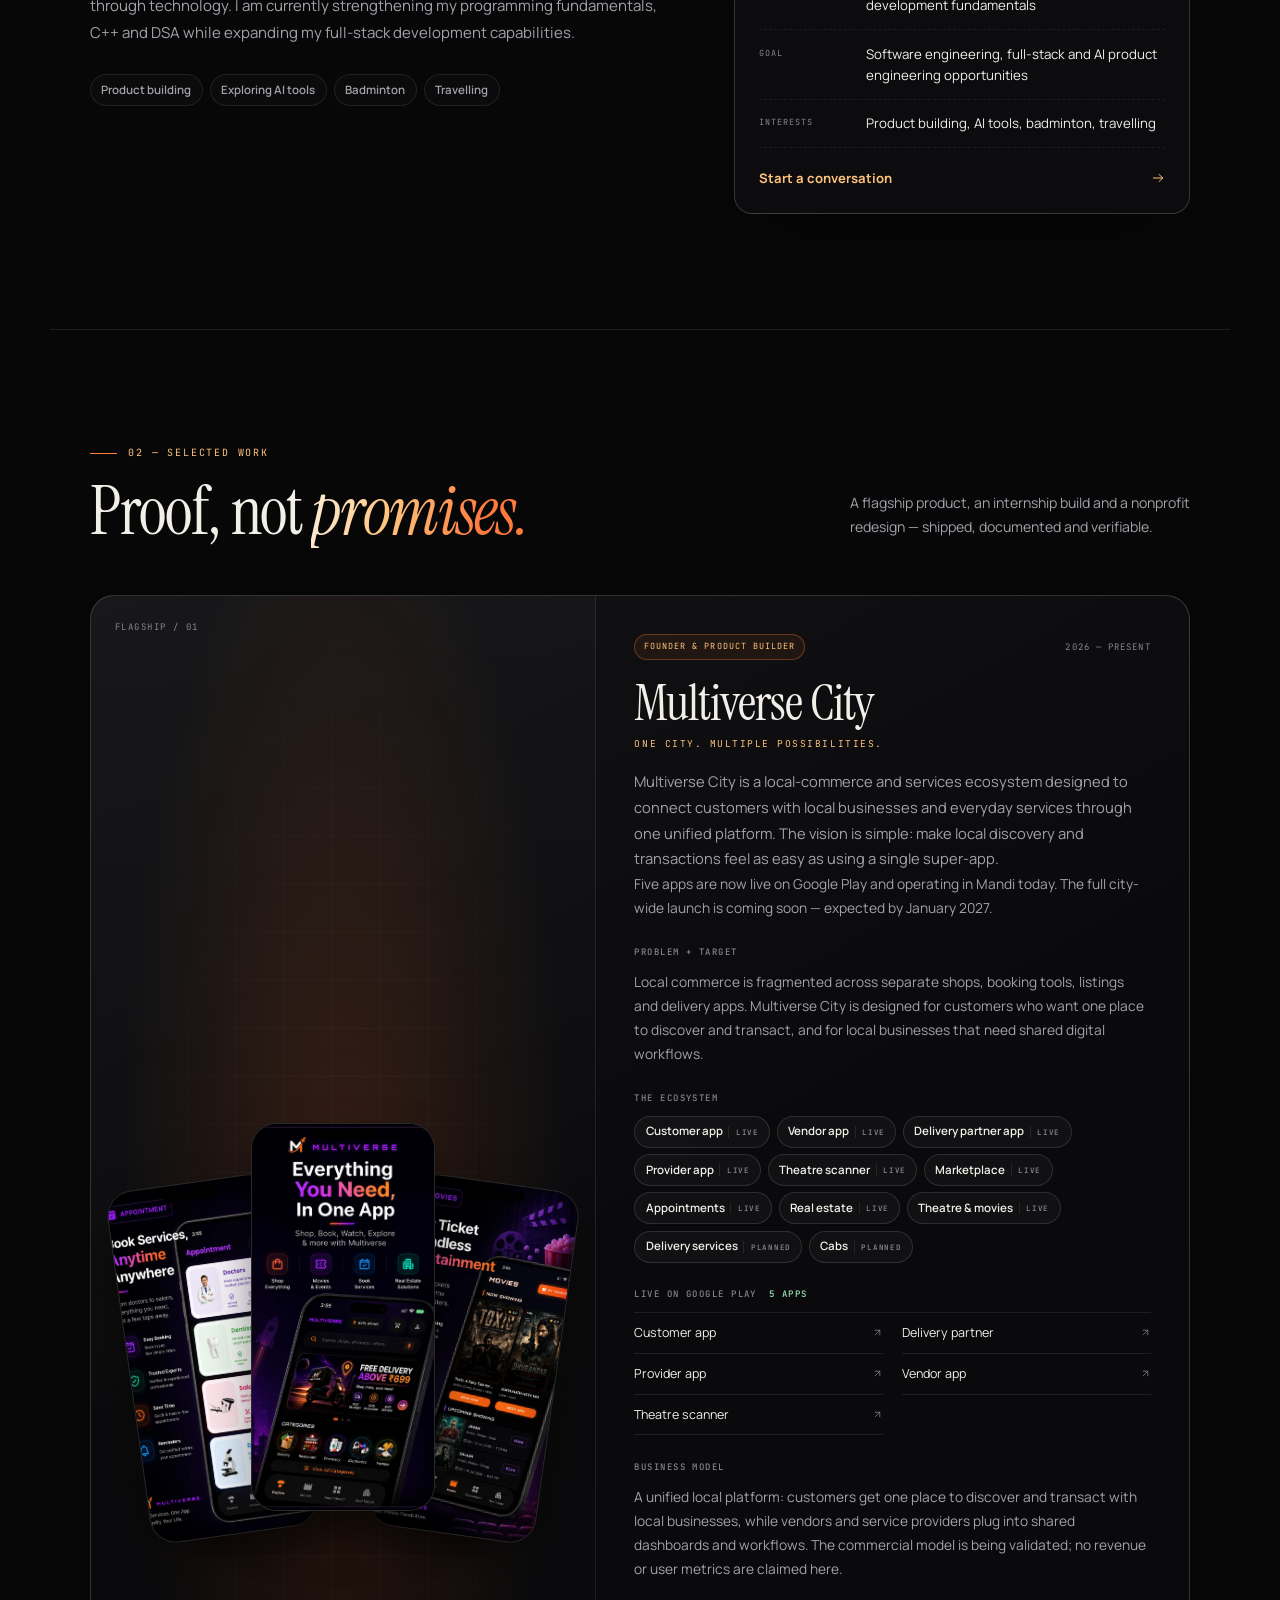
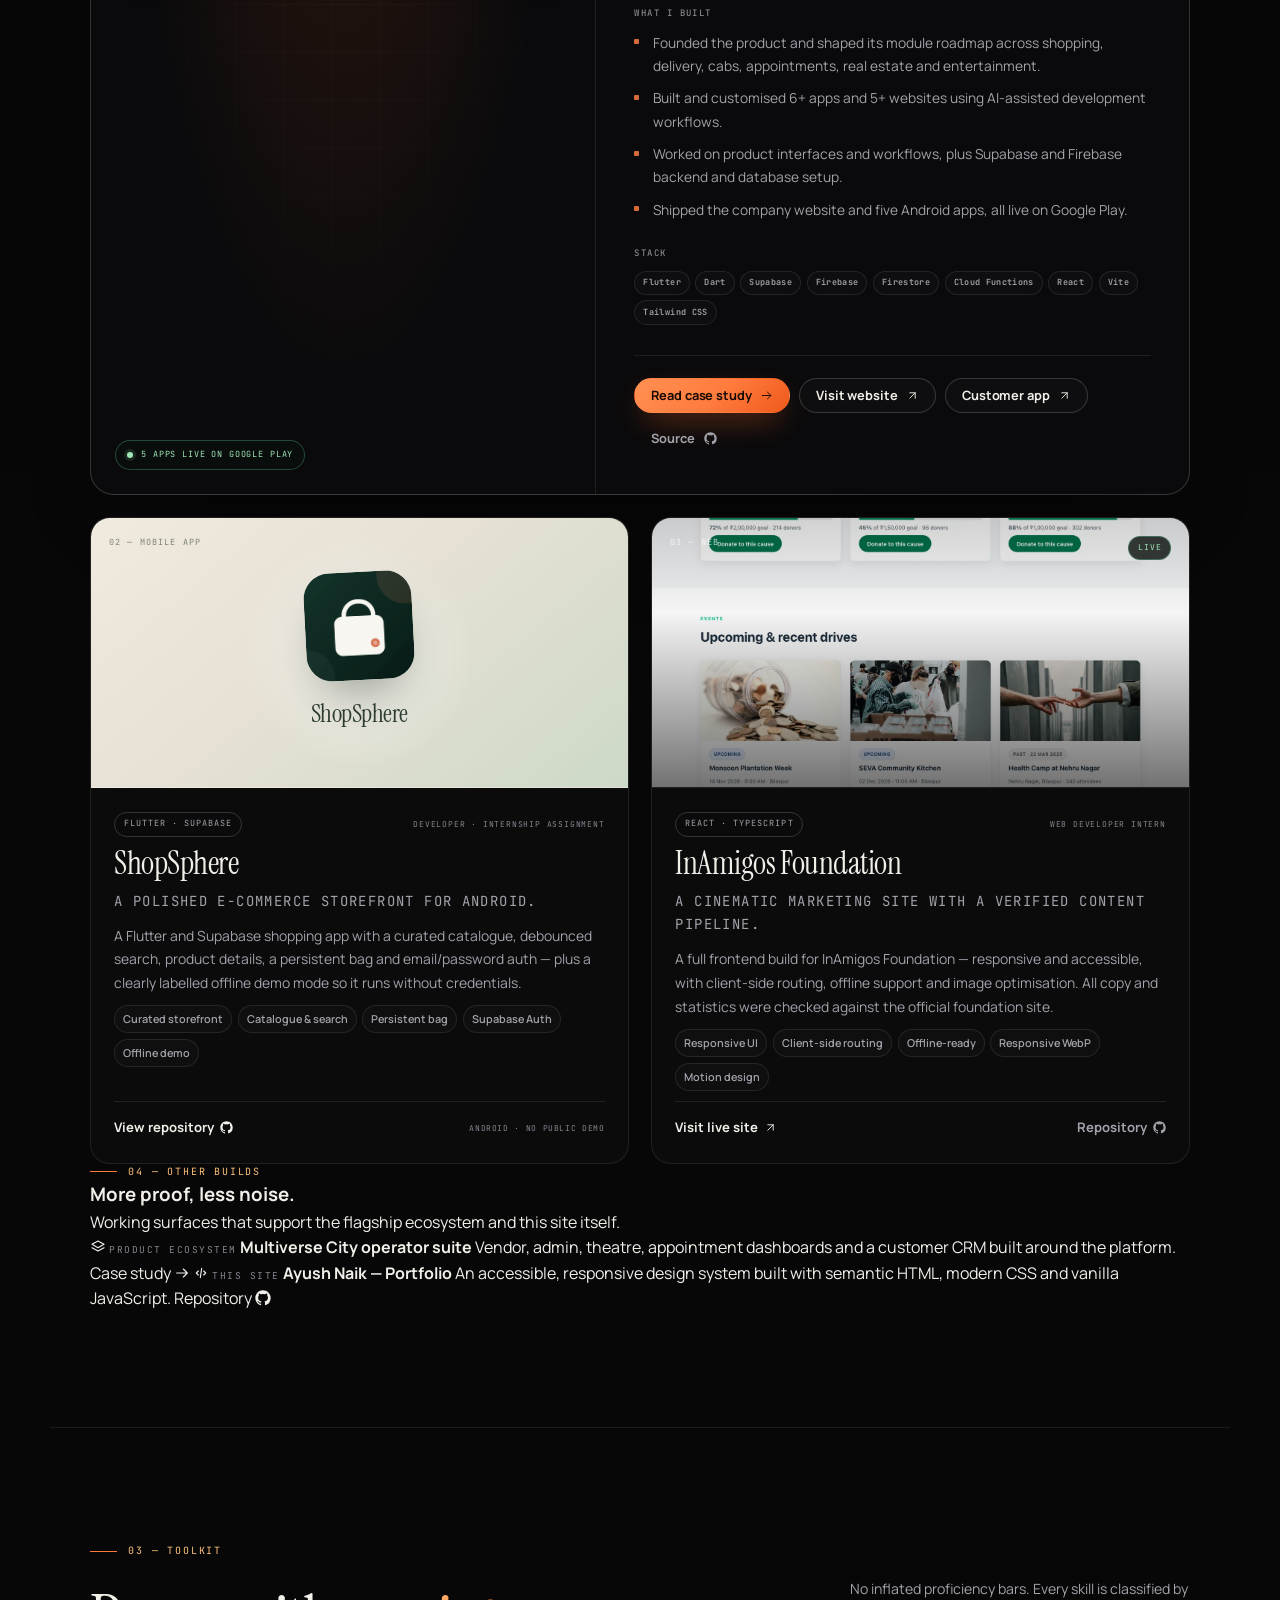
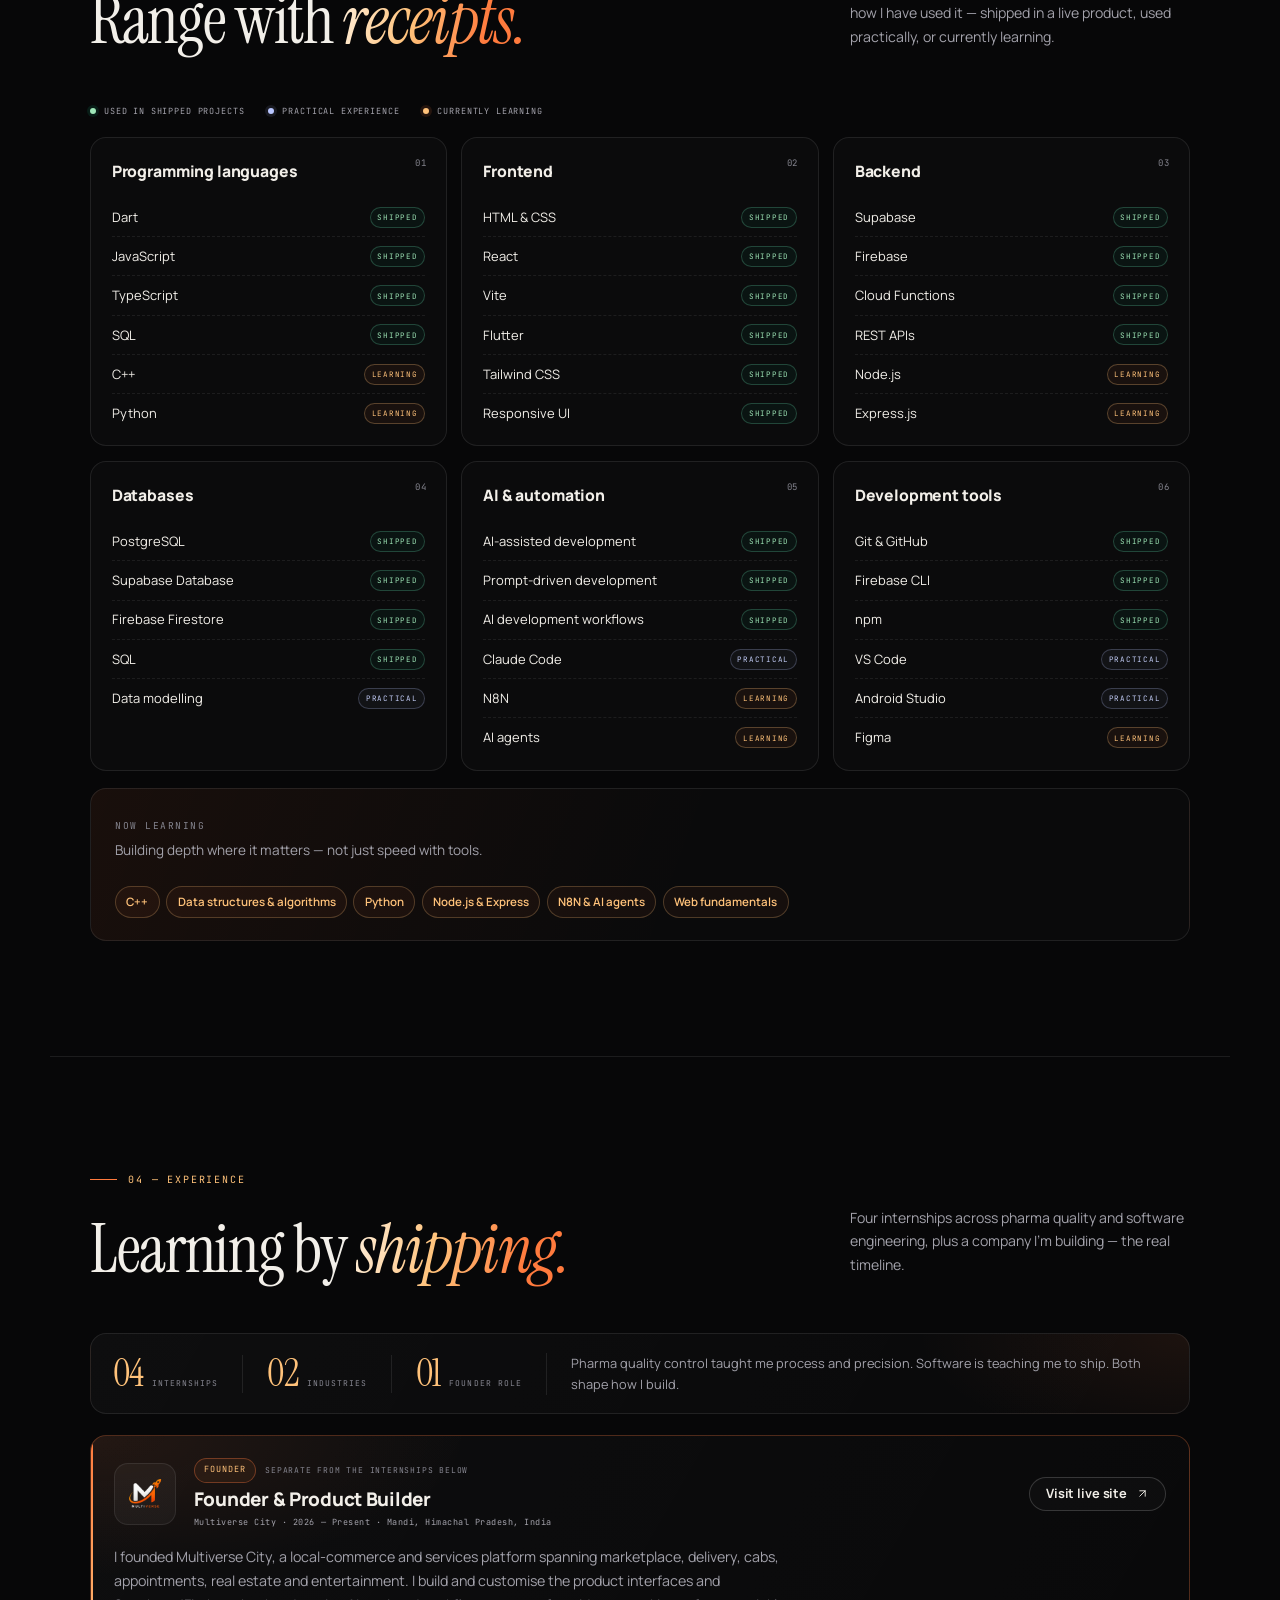
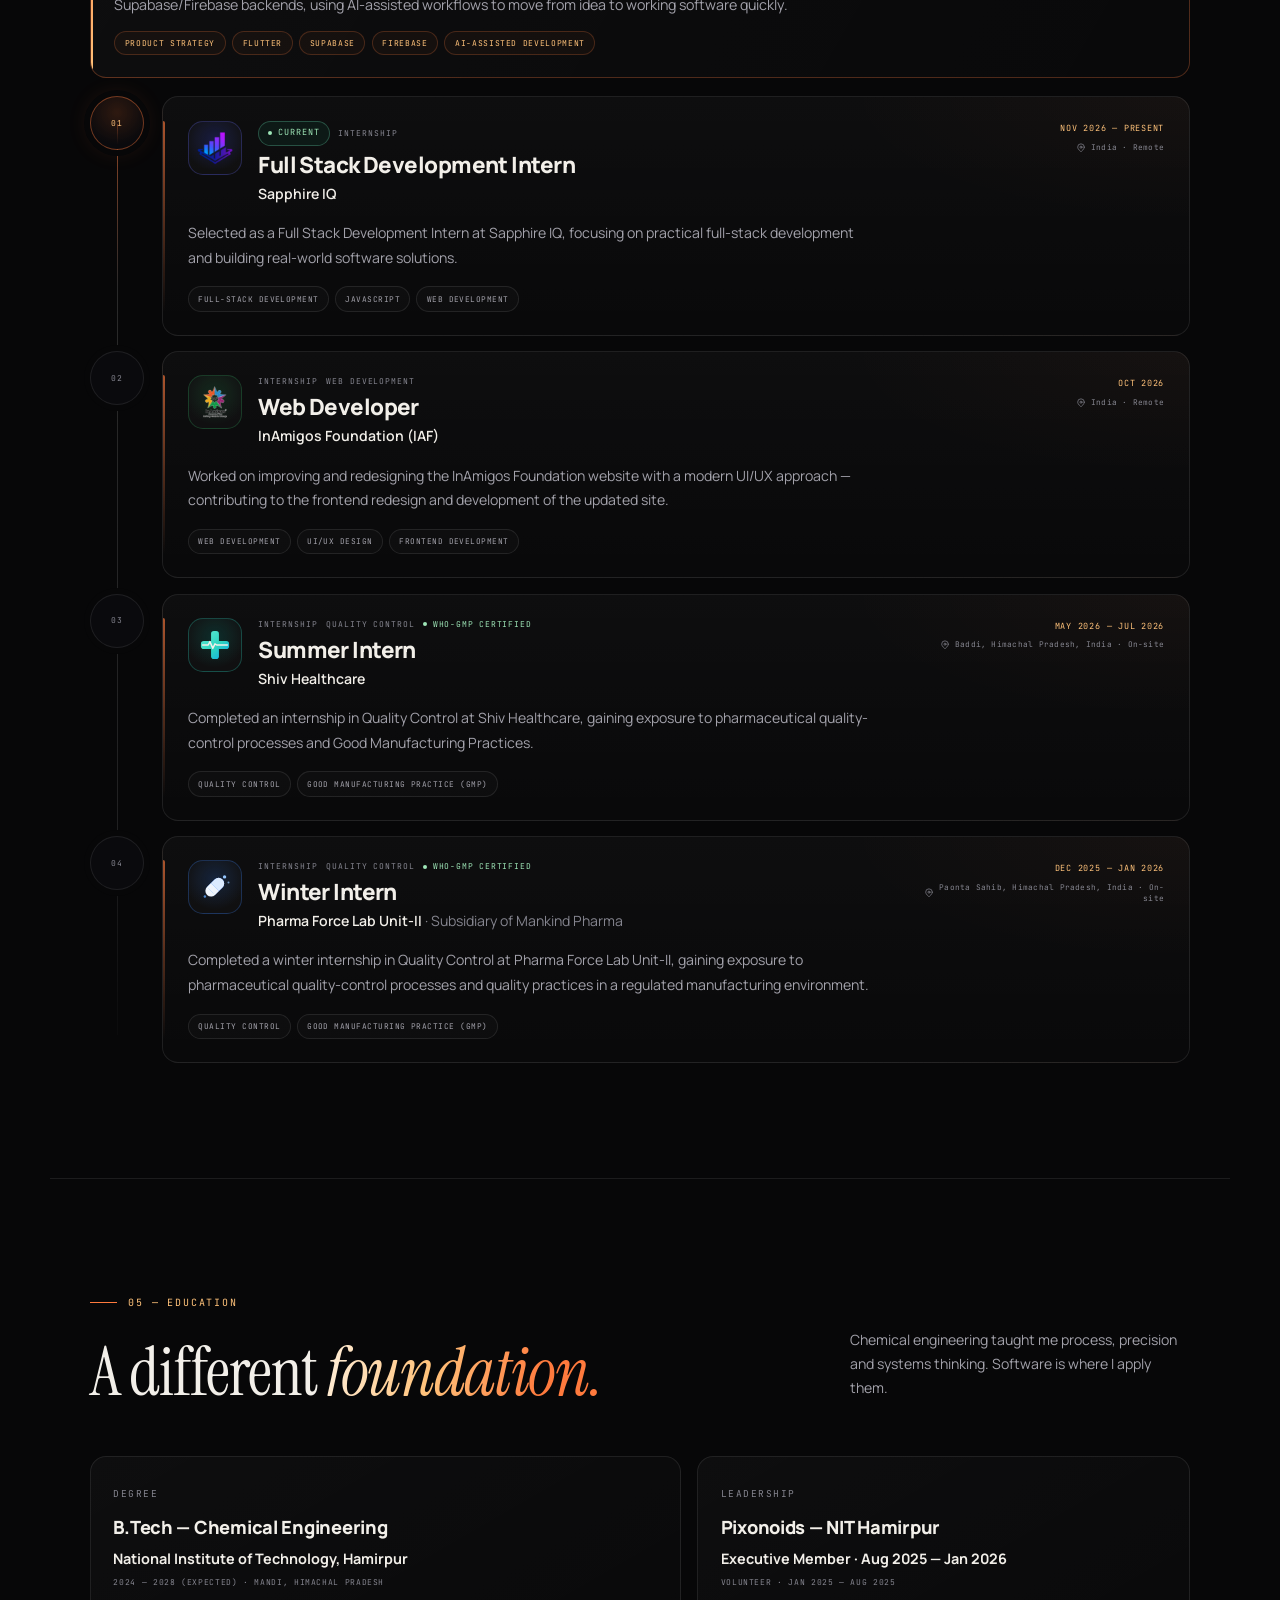
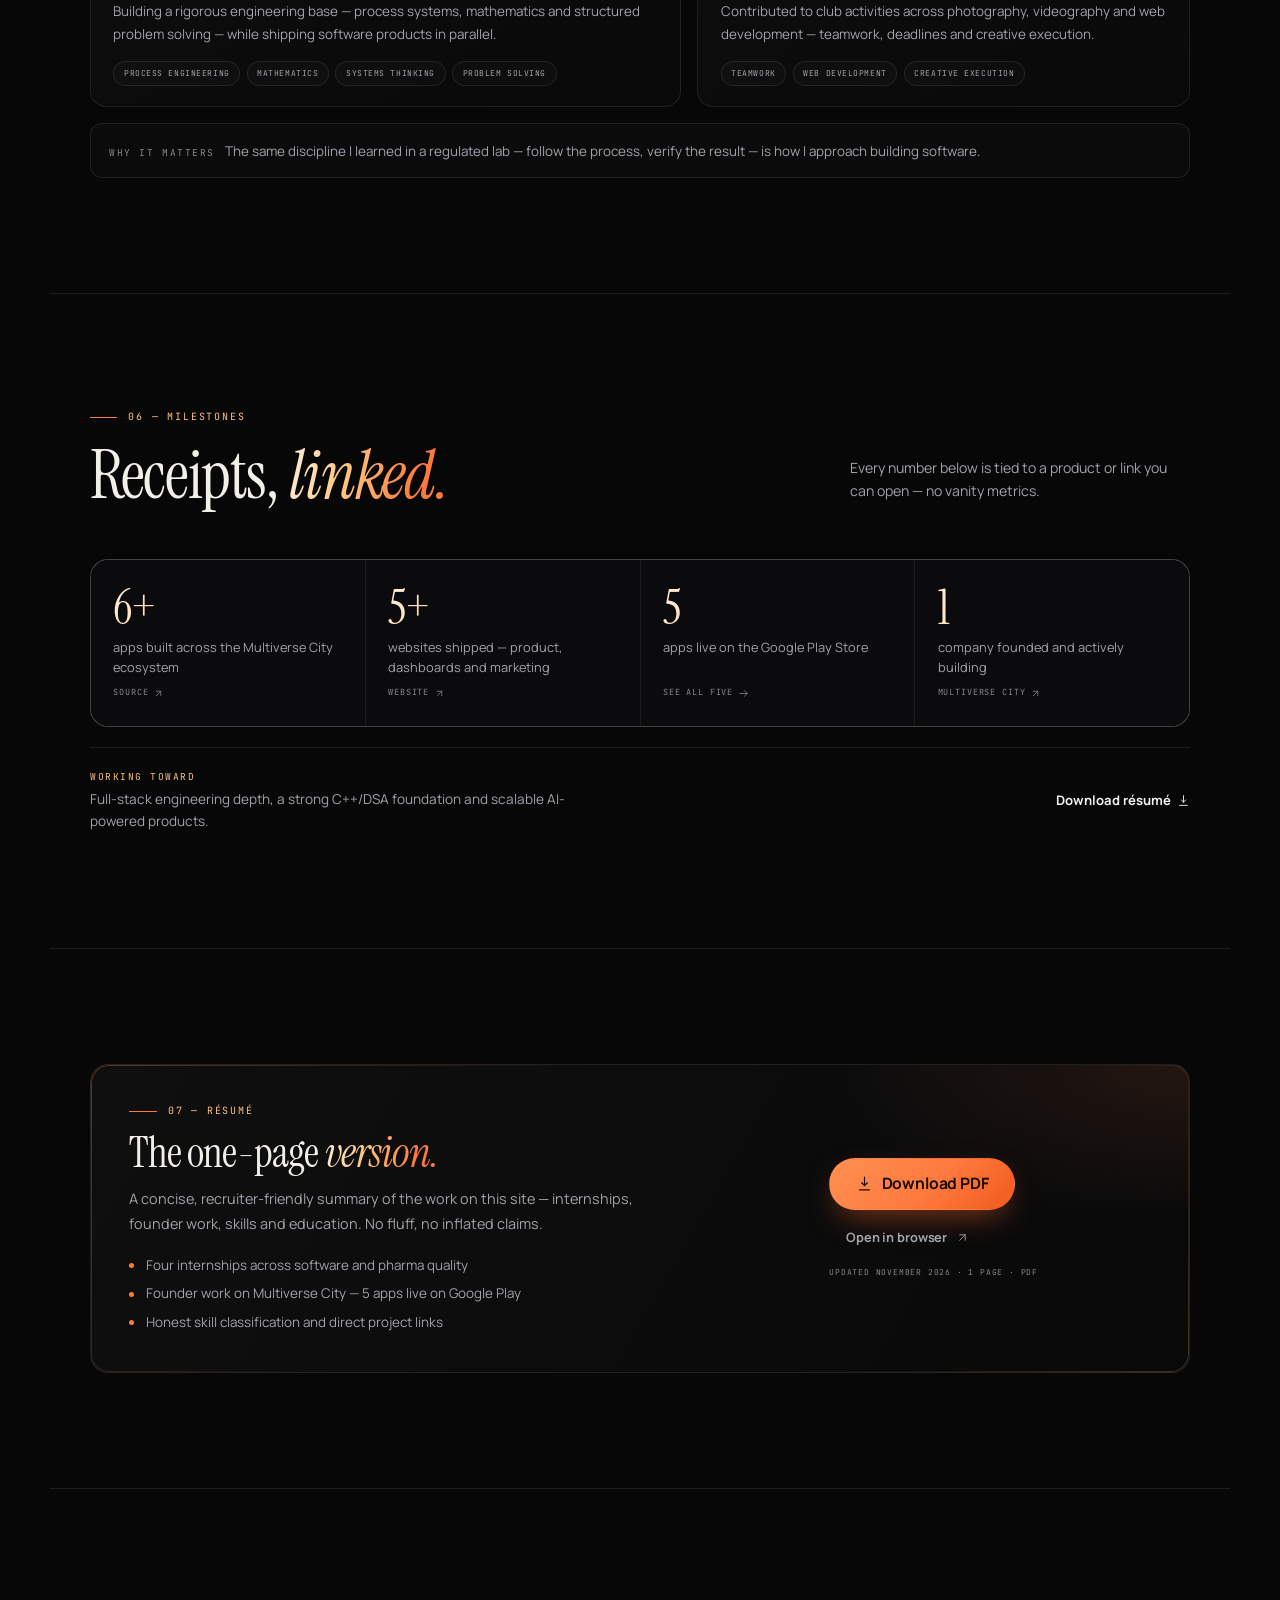
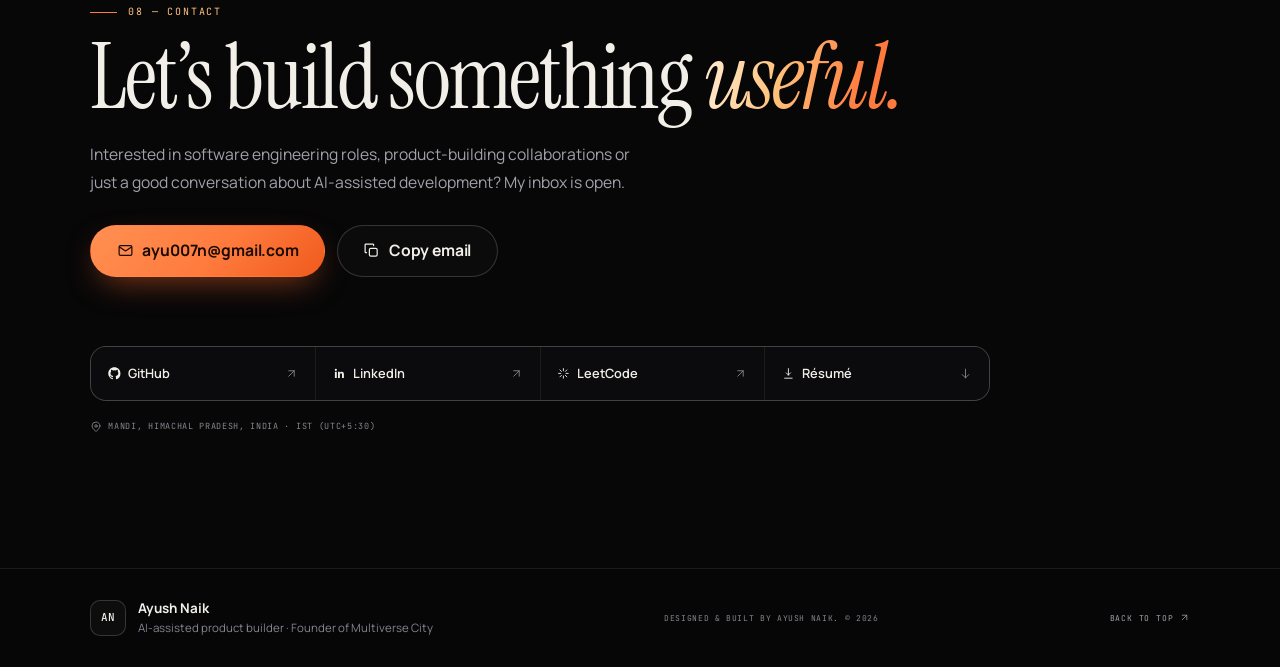
==== commit eaea1b3e: "Remove profile portrait from portfolio" ====
--- a/index.html
+++ b/index.html
@@ -76,7 +76,7 @@
         "@type": "Person",
         "name": "Ayush Naik",
         "url": "https://ayush007naik.github.io/",
-        "image": "https://ayush007naik.github.io/assets/profile/ayush-naik.jpg",
+        "image": "https://ayush007naik.github.io/assets/icons/icon-512.png",
         "jobTitle": "AI-Assisted Product Builder & Aspiring Full-Stack Engineer",
         "description": "AI-assisted product builder, aspiring full-stack engineer and founder of Multiverse City. B.Tech Chemical Engineering student at NIT Hamirpur.",
         "email": "mailto:ayu007n@gmail.com",
@@ -172,17 +172,14 @@
                     AI-Assisted Product Builder · Founder of Multiverse City
                 </p>
 
-                <div class="hero-identity">
-                    <h1 class="hero-title" id="hero-title">
-                        <span class="hero-name">Ayush Naik</span>
-                        <span class="hero-school">
-                            <svg class="icon" aria-hidden="true"><use href="#i-spark"/></svg>
-                            NIT Hamirpur
-                            <span class="hero-school-meta">B.Tech · 2028</span>
-                        </span>
-                    </h1>
-                    <img class="hero-avatar" src="assets/profile/ayush-naik.webp" alt="Portrait of Ayush Naik" width="96" height="96" fetchpriority="high" decoding="async">
-                </div>
+                <h1 class="hero-title" id="hero-title">
+                    <span class="hero-name">Ayush Naik</span>
+                    <span class="hero-school">
+                        <svg class="icon" aria-hidden="true"><use href="#i-spark"/></svg>
+                        NIT Hamirpur
+                        <span class="hero-school-meta">B.Tech · 2028</span>
+                    </span>
+                </h1>
 
                 <p class="hero-line">I build digital products that <em>solve real problems.</em></p>
 
--- a/style.css
+++ b/style.css
@@ -483,17 +483,8 @@
 
 .hero-copy { max-width: 680px; }
 
-.hero-identity {
-    display: flex;
-    align-items: flex-end;
-    justify-content: space-between;
-    gap: clamp(1rem, 3vw, 2rem);
-    margin-top: 1.15rem;
-}
-
 .hero-title {
-    margin: 0;
-    min-width: 0;
+    margin: 1.15rem 0 0;
     font-weight: 400;
 }
 
@@ -533,18 +524,6 @@
 
 .hero-school-meta {
     color: var(--dim);
-}
-
-.hero-avatar {
-    width: clamp(76px, 8vw, 104px);
-    height: clamp(76px, 8vw, 104px);
-    flex: 0 0 auto;
-    border-radius: 50%;
-    object-fit: cover;
-    object-position: center 22%;
-    border: 1px solid rgba(255, 194, 122, 0.45);
-    box-shadow: 0 0 0 5px rgba(255, 122, 61, 0.06), 0 18px 45px -18px rgba(0, 0, 0, 0.9);
-    background: var(--surface);
 }
 
 .hero-line {
@@ -3462,7 +3441,6 @@
     .section-title { font-size: clamp(2.4rem, 9vw, 3.4rem); }
     .hero-name { font-size: clamp(3.15rem, 12vw, 4.6rem); }
     .hero-line { font-size: clamp(1.45rem, 5.2vw, 1.95rem); }
-    .hero-avatar { width: 72px; height: 72px; }
     .hero-school { margin-top: 0.75rem; }
 
     .float-chip-a { right: 0; top: -14px; }
@@ -3646,17 +3624,6 @@
 @media (max-width: 380px) {
     .hero-name { font-size: 2.85rem; }
     .hero-line { font-size: 1.35rem; }
-    .hero-identity {
-        flex-direction: column;
-        align-items: flex-start;
-        gap: 0.9rem;
-    }
-    .hero-avatar {
-        order: -1;
-        width: 64px;
-        height: 64px;
-    }
-
     .timeline::before { top: 17px; bottom: 17px; left: 17px; }
     .timeline-item { grid-template-columns: 34px minmax(0, 1fr); gap: 0.65rem; }
     .timeline-marker { width: 34px; height: 34px; font-size: 6.5px; }
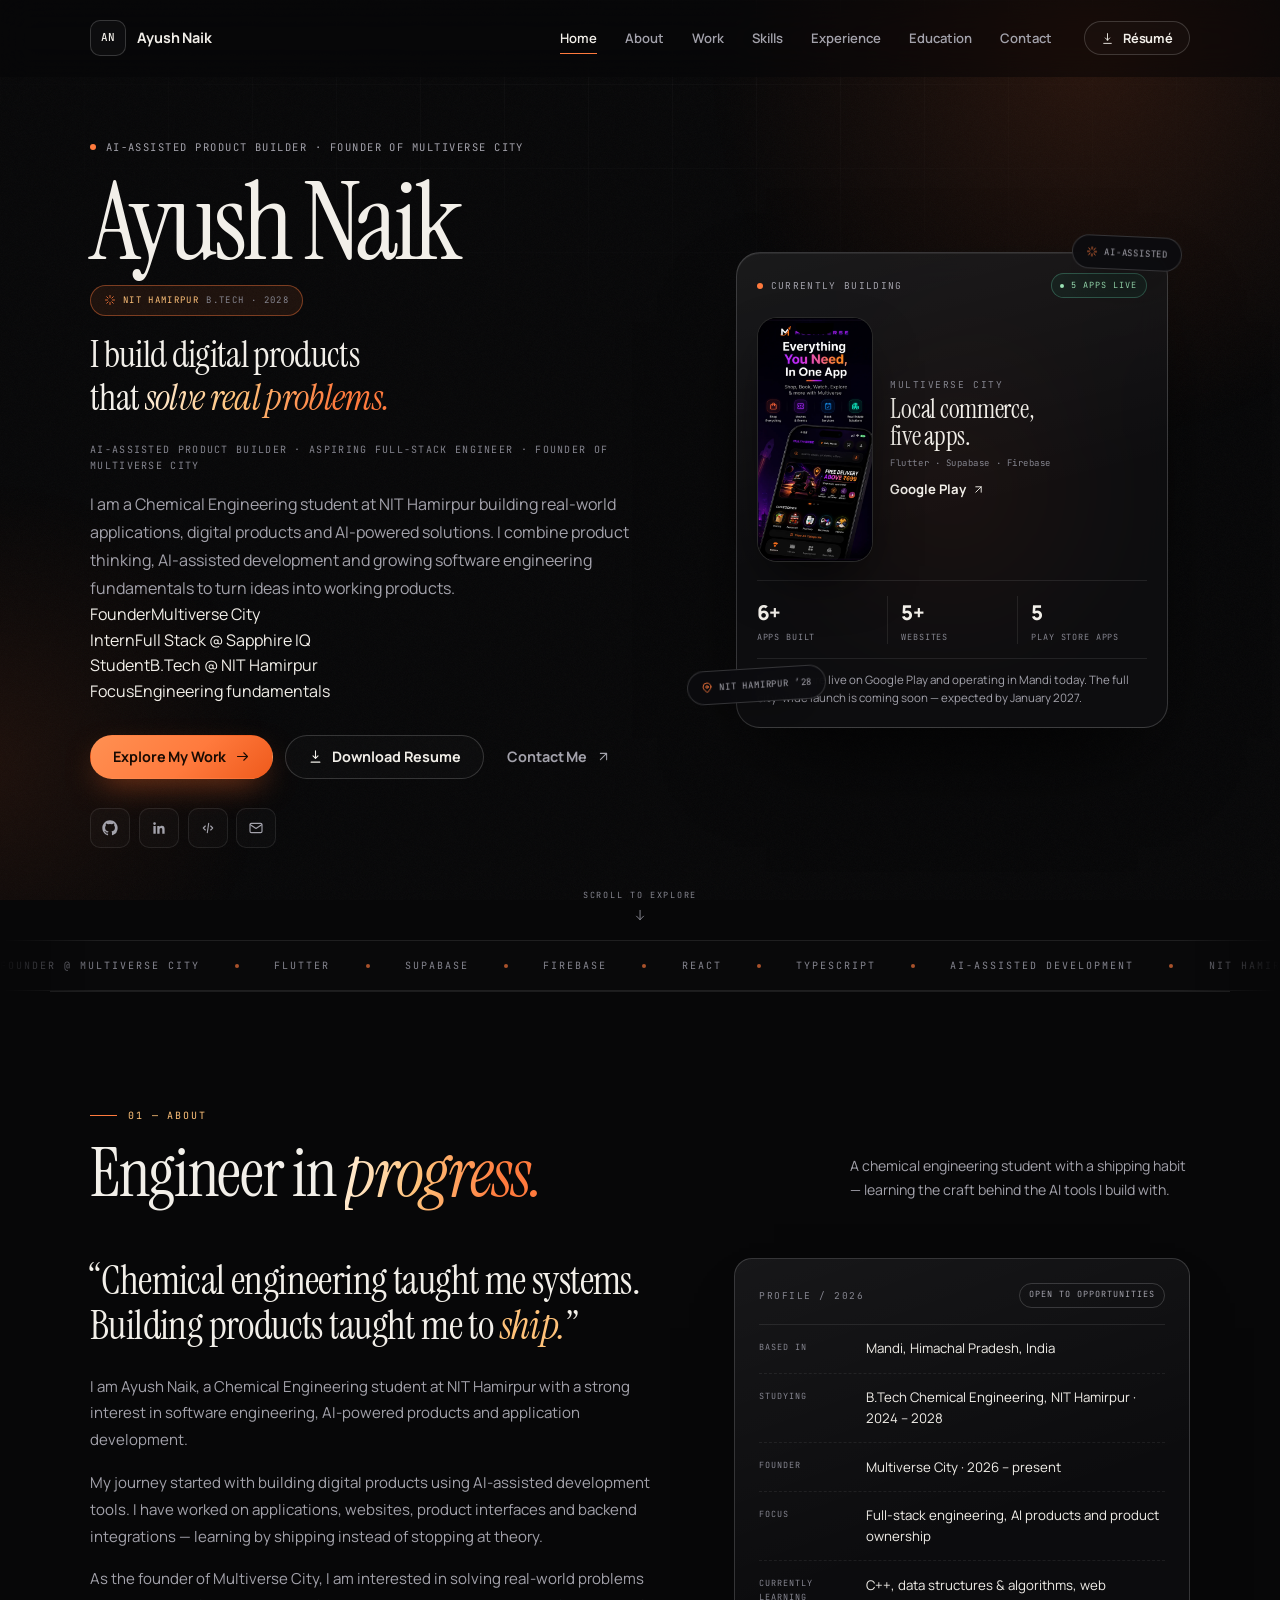
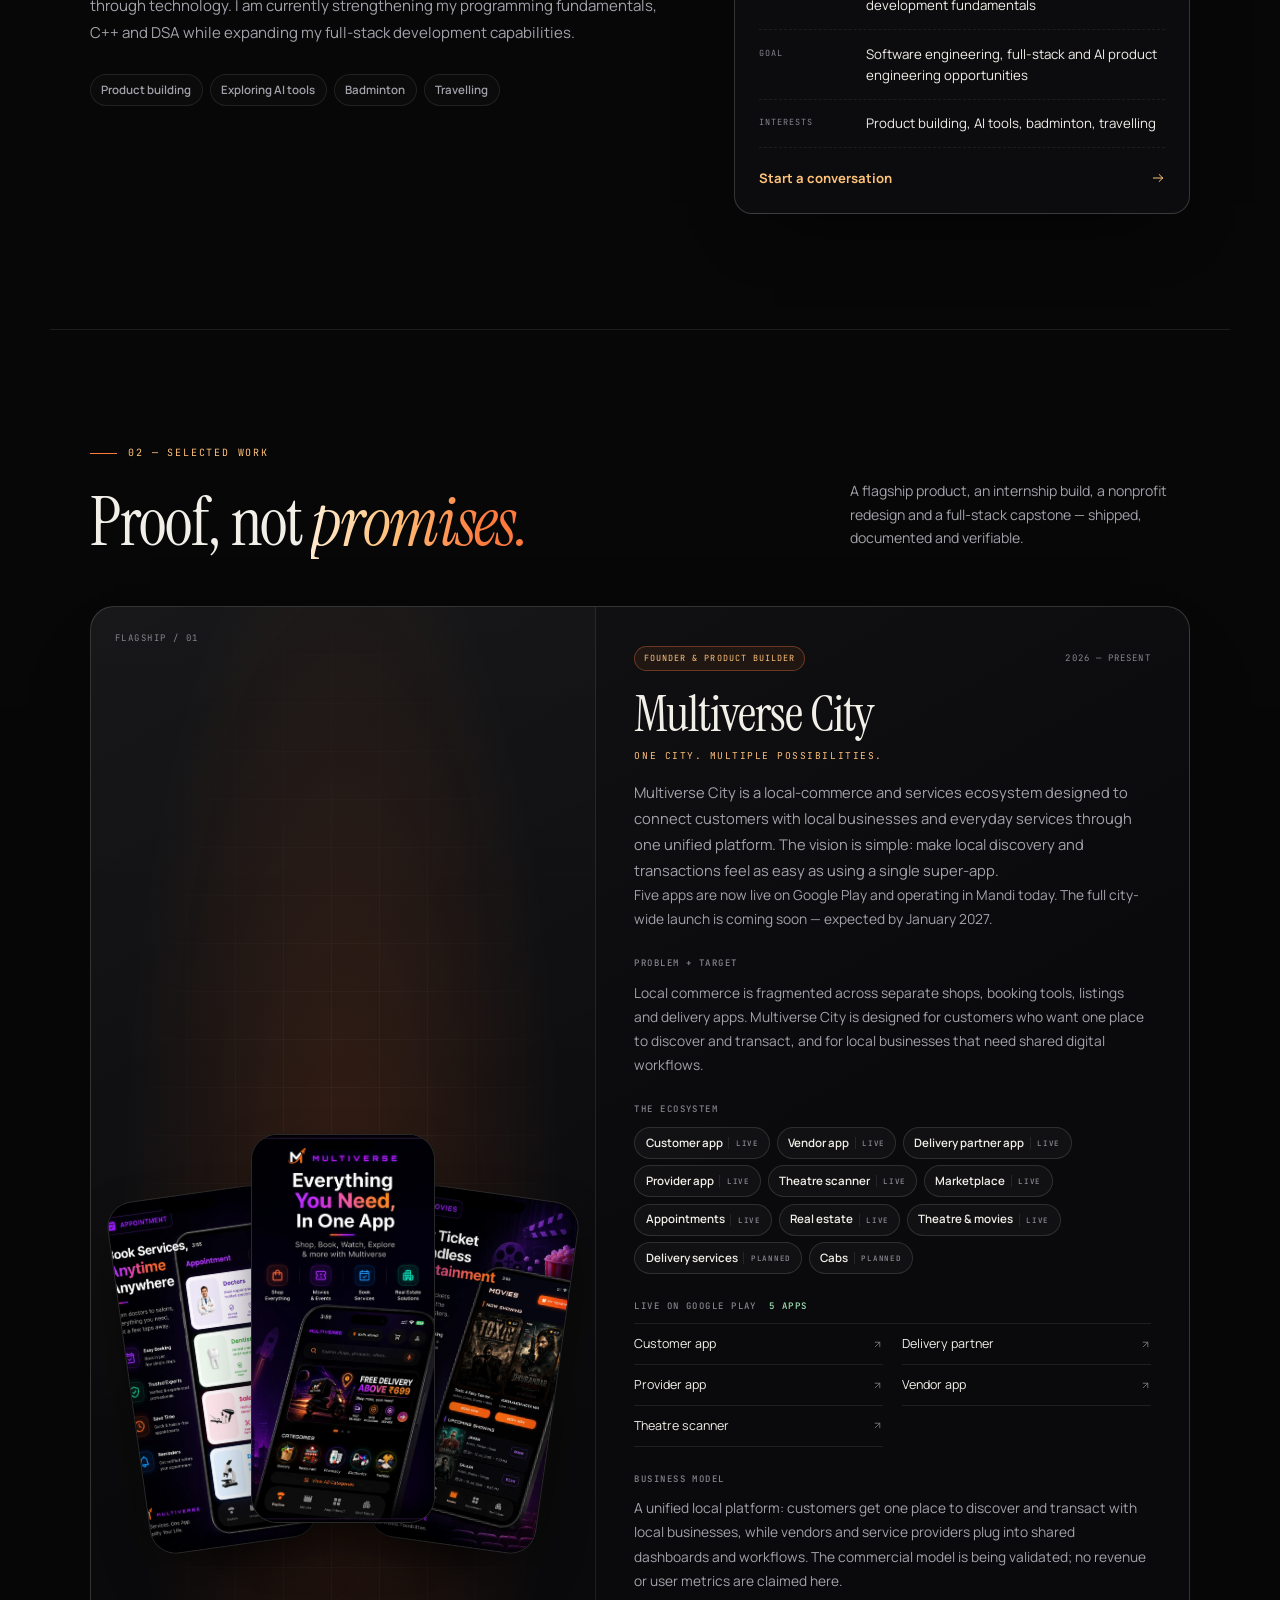
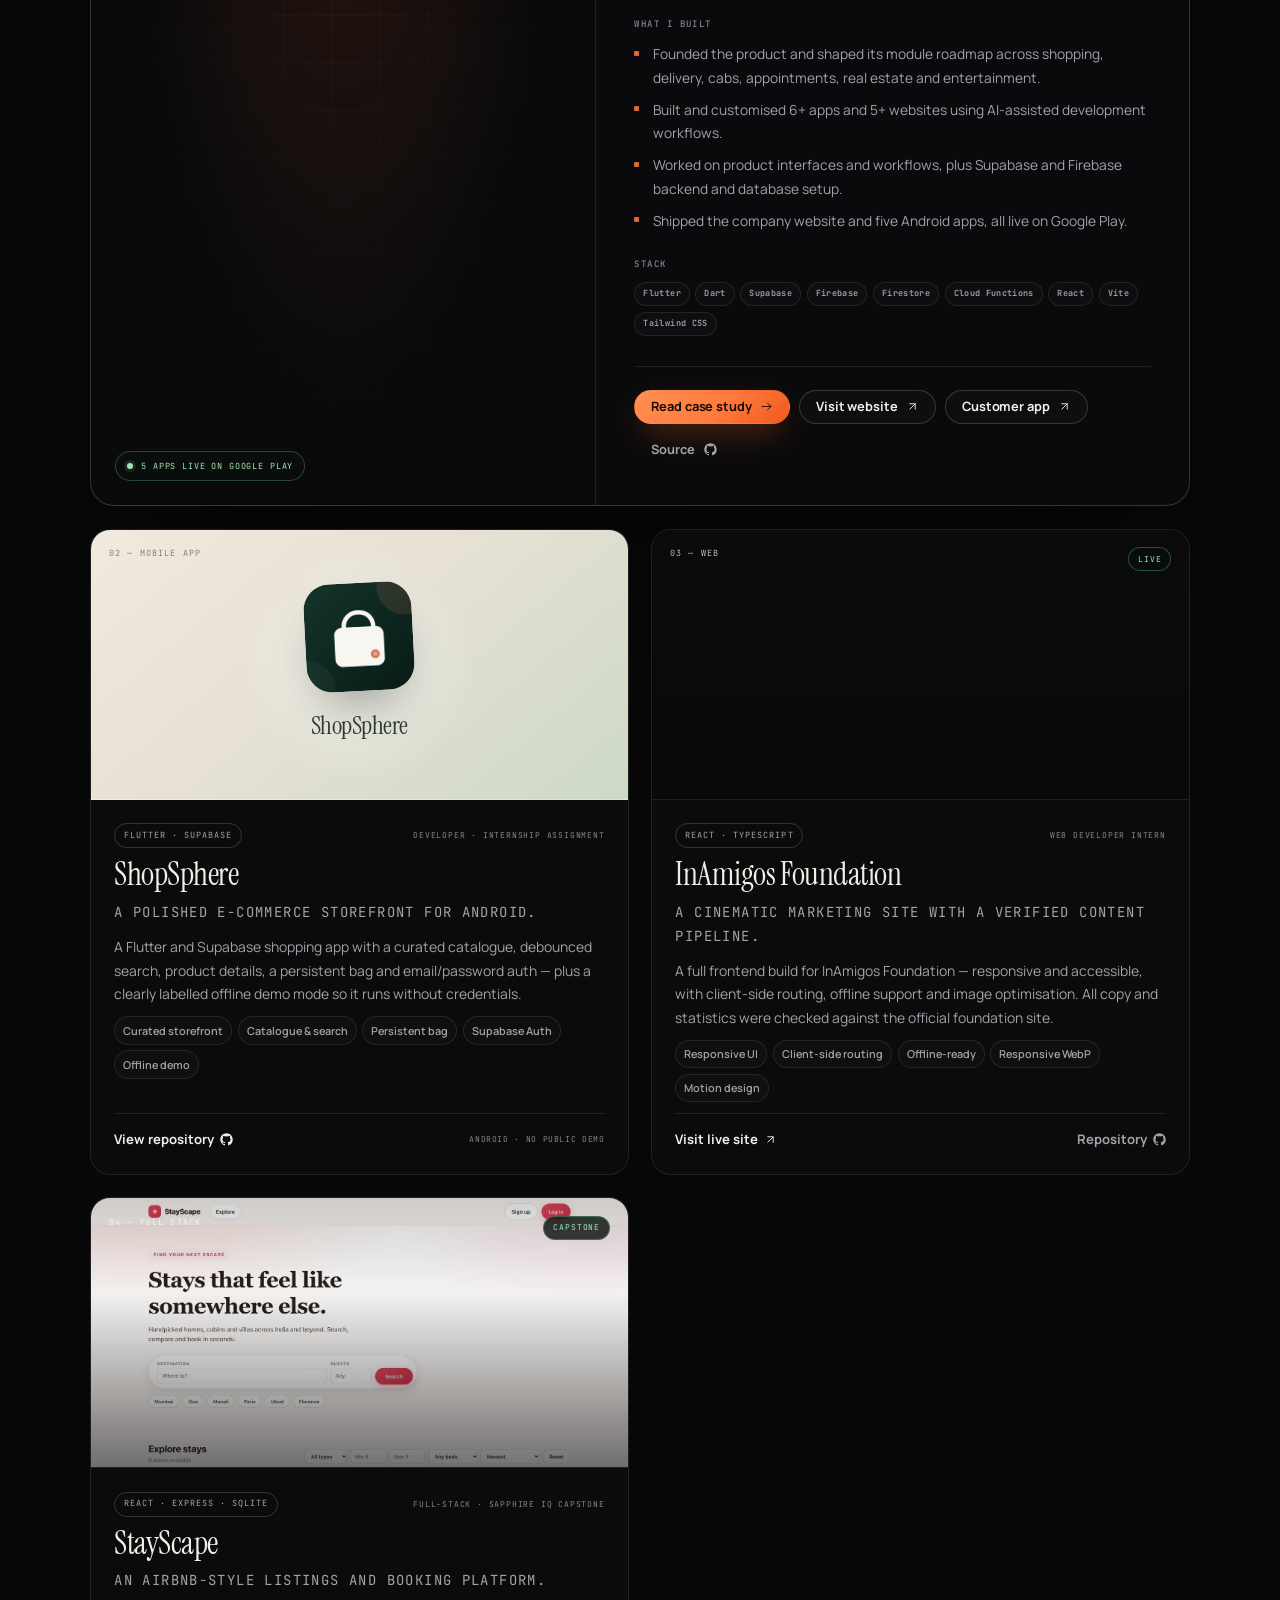
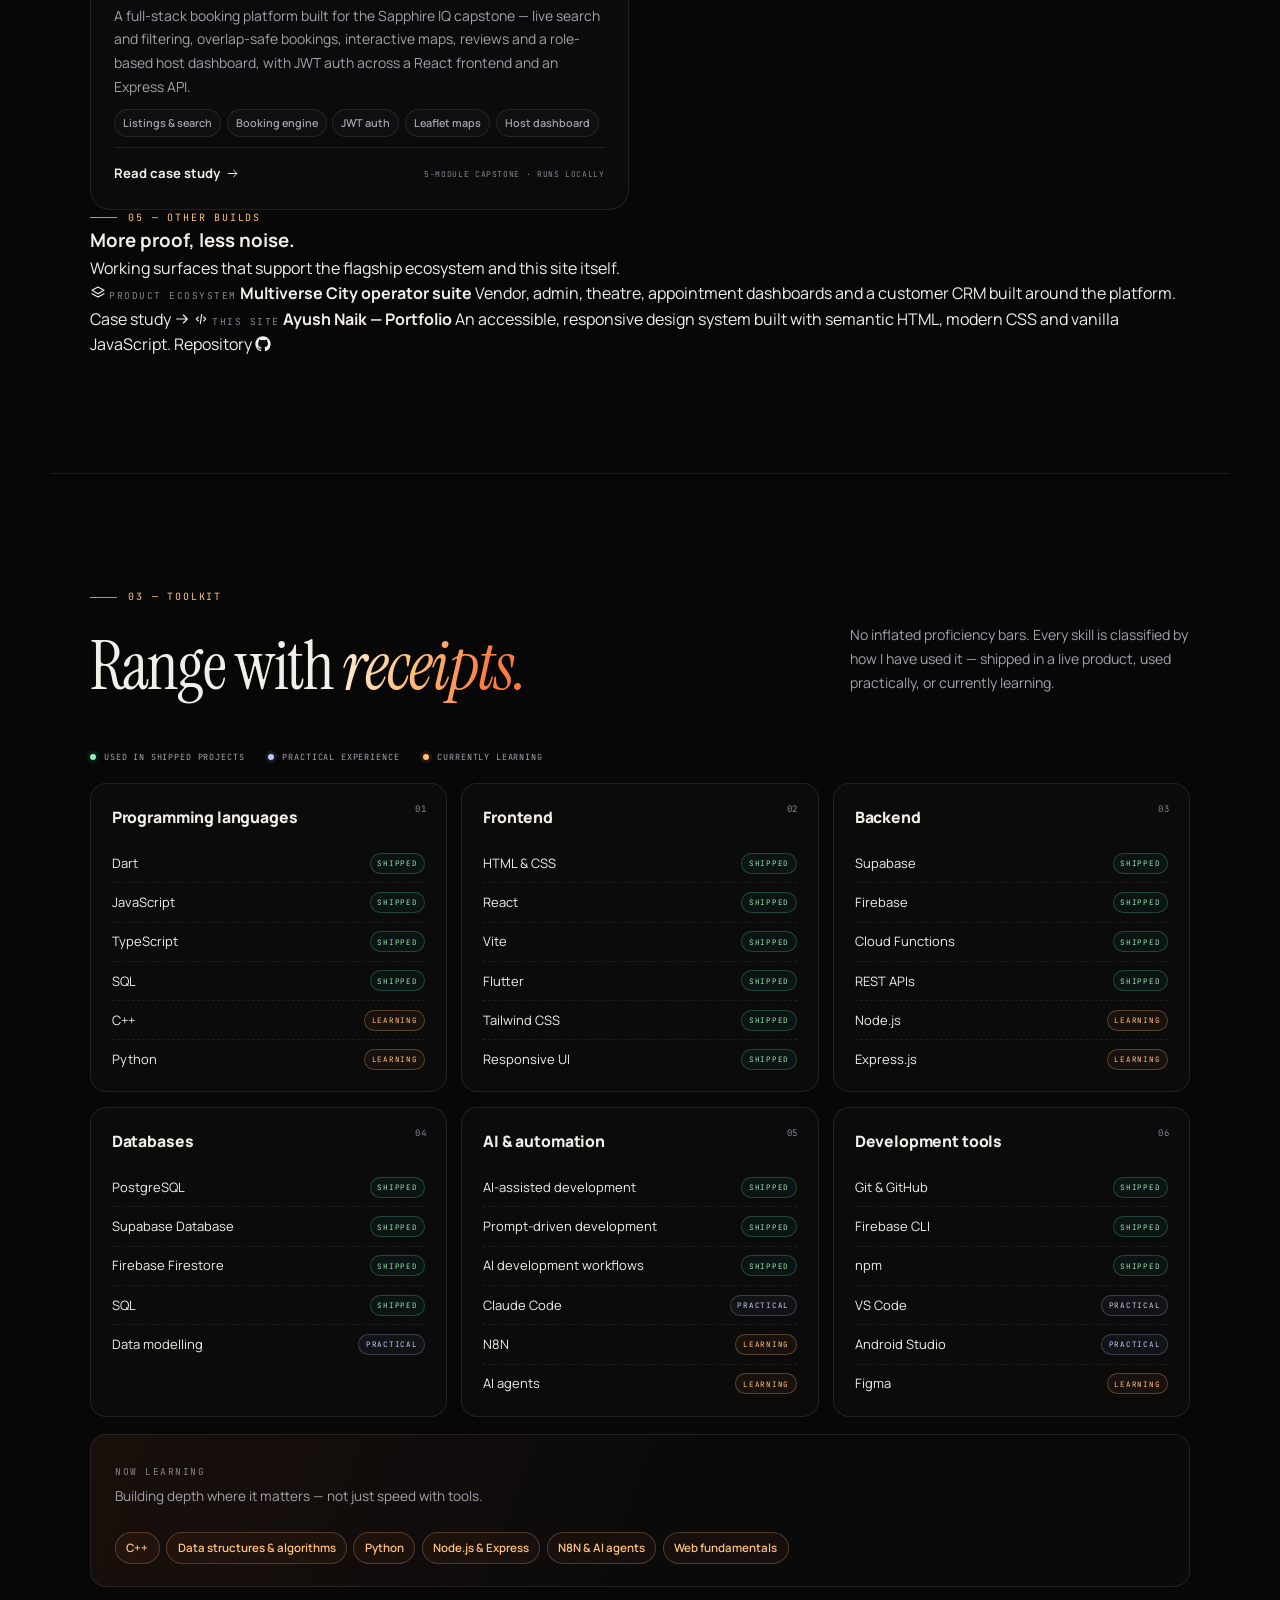
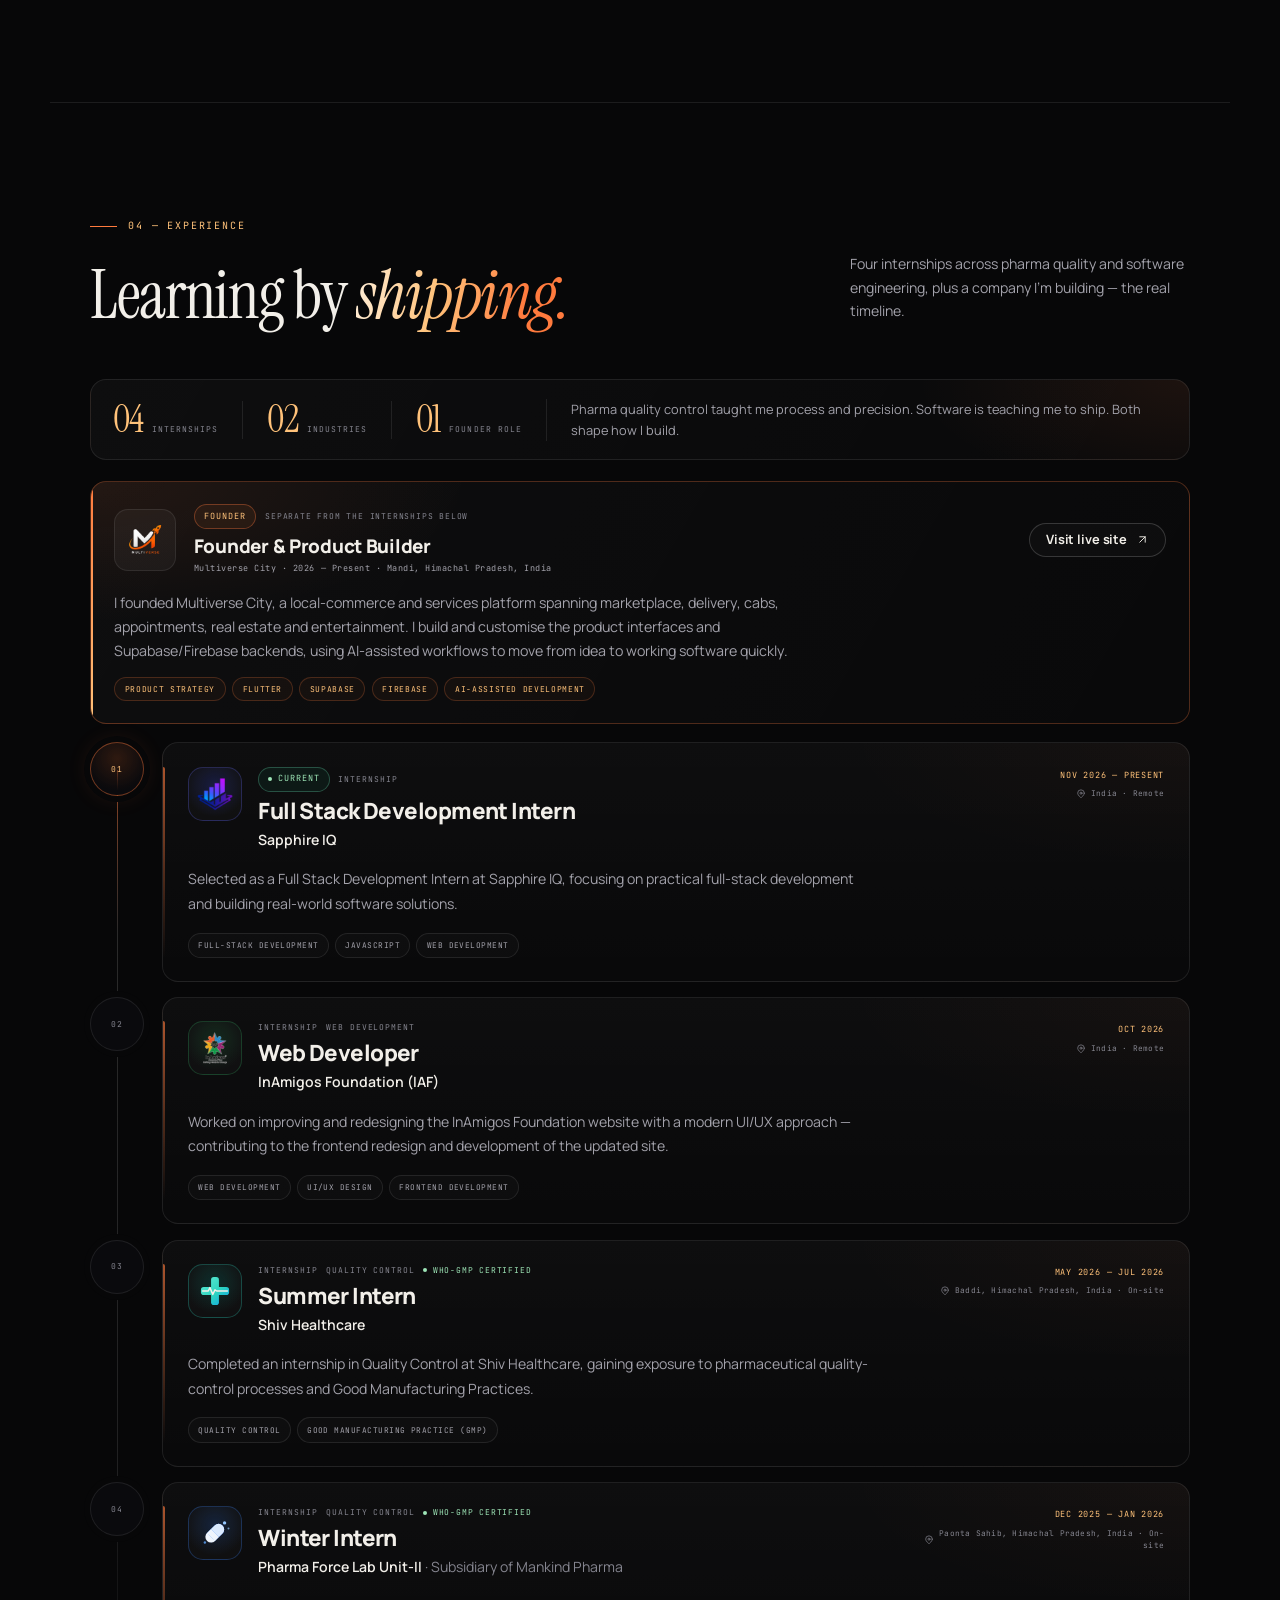
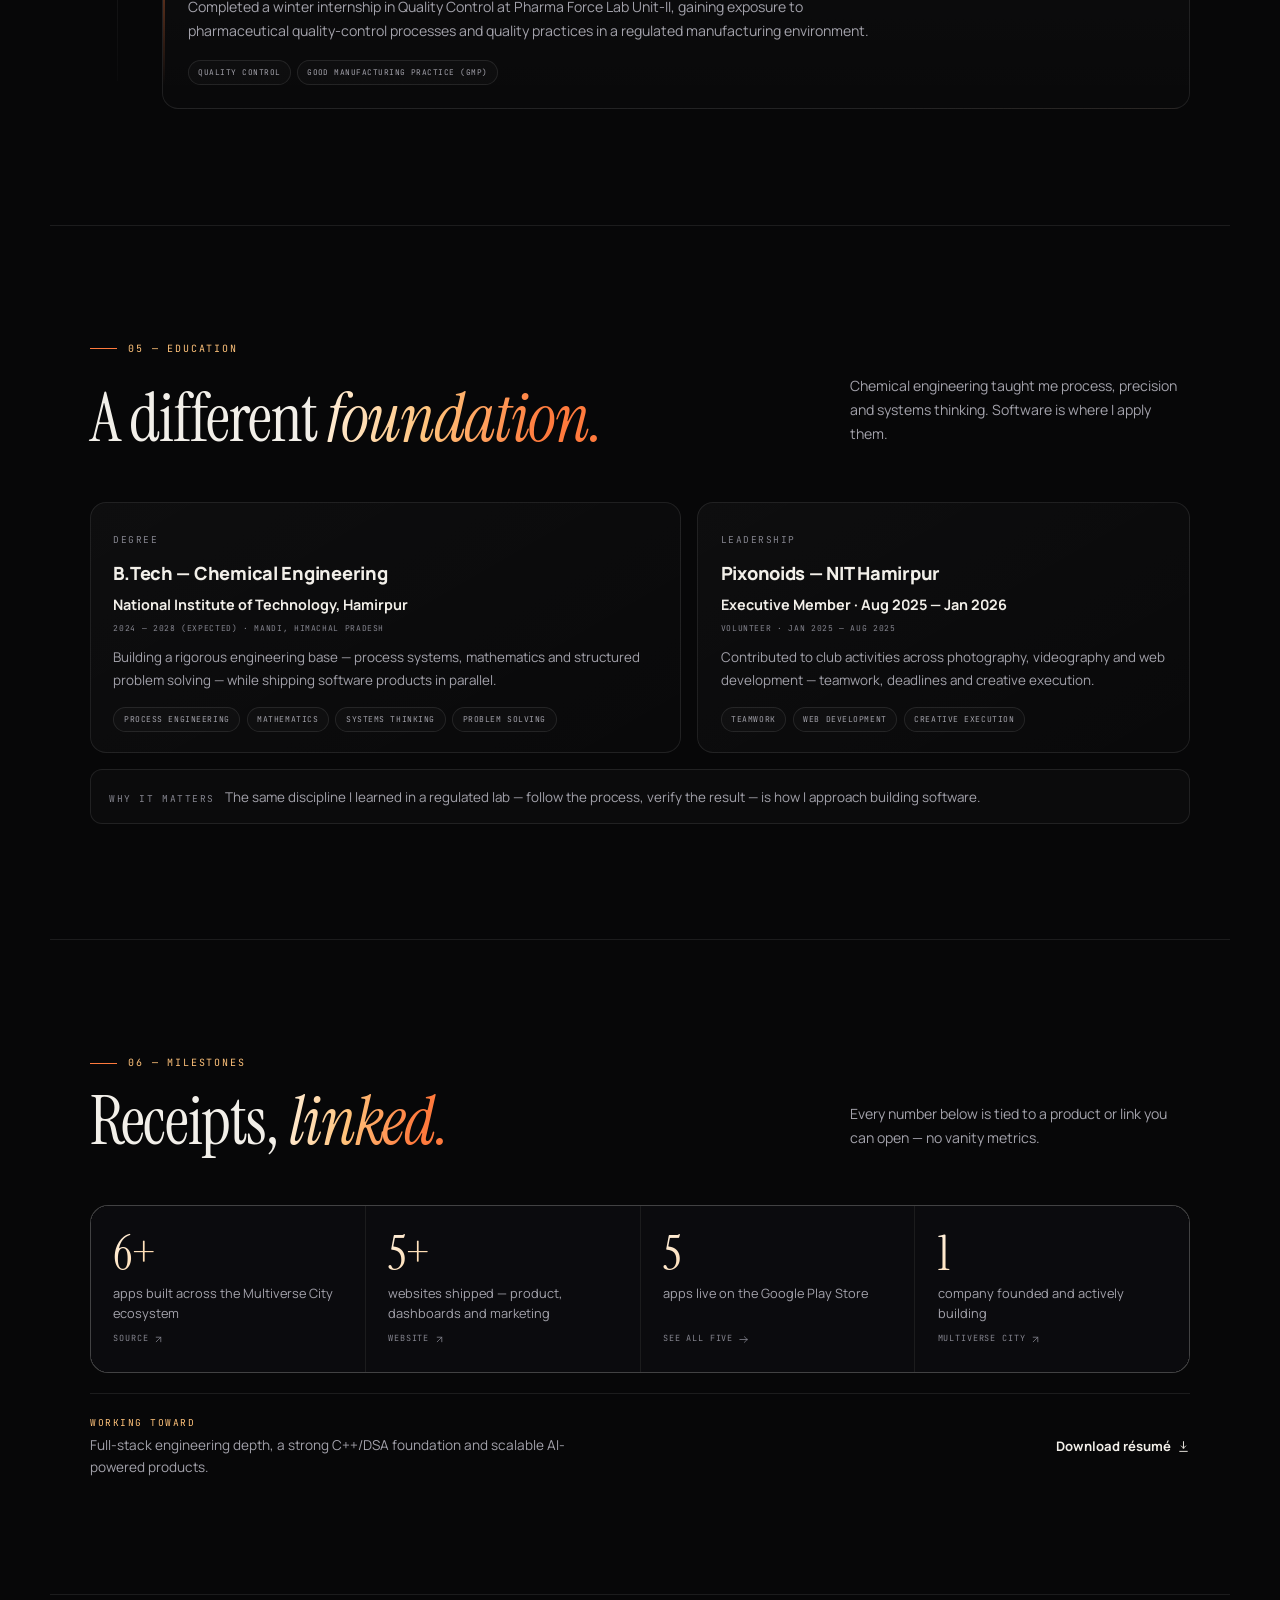
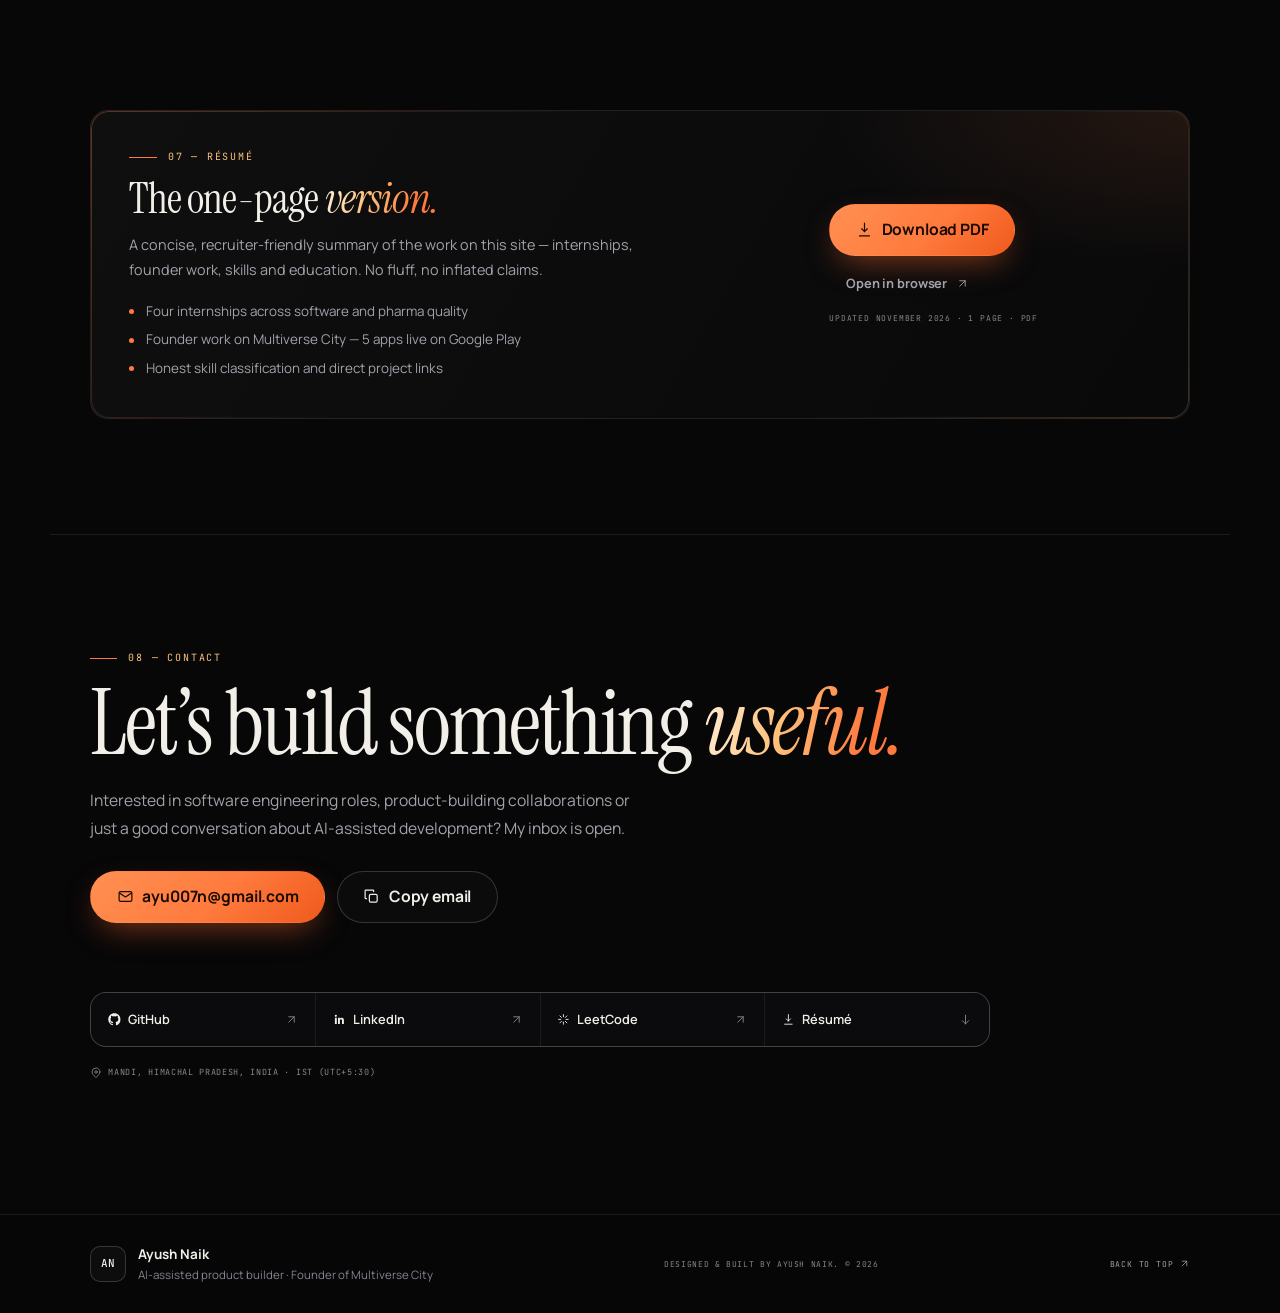
==== commit fa2eb7fe: "Add StayScape case study and project card" ====
--- a/index.html
+++ b/index.html
@@ -384,7 +384,7 @@
                 <p class="section-eyebrow">02 — Selected work</p>
                 <div class="section-head-row">
                     <h2 class="section-title" id="work-title">Proof, not <em>promises.</em></h2>
-                    <p class="section-note">A flagship product, an internship build and a nonprofit redesign — shipped, documented and verifiable.</p>
+                    <p class="section-note">A flagship product, an internship build, a nonprofit redesign and a full-stack capstone — shipped, documented and verifiable.</p>
                 </div>
             </div>
 
@@ -579,12 +579,48 @@
                         </div>
                     </div>
                 </article>
+
+                <article class="project-card reveal" style="--d: 200ms" aria-labelledby="stayscape-title">
+                    <div class="project-visual project-visual-image">
+                        <span class="project-num">04 — Full stack</span>
+                        <img src="assets/work/stayscape.webp" alt="StayScape Airbnb-style listings and booking platform homepage with destination search" width="1440" height="900" loading="lazy" decoding="async">
+                        <span class="project-badge">Capstone</span>
+                    </div>
+                    <div class="project-body">
+                        <div class="project-topline">
+                            <span class="tag">React · Express · SQLite</span>
+                            <span class="project-state">Full-stack · Sapphire IQ capstone</span>
+                        </div>
+                        <h3 id="stayscape-title">StayScape</h3>
+                        <p class="project-kicker">An Airbnb-style listings and booking platform.</p>
+                        <p>
+                            A full-stack booking platform built for the Sapphire IQ capstone — live
+                            search and filtering, overlap-safe bookings, interactive maps, reviews and
+                            a role-based host dashboard, with JWT auth across a React frontend and an
+                            Express API.
+                        </p>
+                        <ul class="mini-list">
+                            <li>Listings &amp; search</li>
+                            <li>Booking engine</li>
+                            <li>JWT auth</li>
+                            <li>Leaflet maps</li>
+                            <li>Host dashboard</li>
+                        </ul>
+                        <div class="project-actions">
+                            <a class="text-link" href="work/stayscape.html">
+                                Read case study
+                                <svg class="icon" aria-hidden="true"><use href="#i-arrow-right"/></svg>
+                            </a>
+                            <span class="project-meta">5-module capstone · Runs locally</span>
+                        </div>
+                    </div>
+                </article>
             </div>
 
             <article class="more-projects reveal" aria-labelledby="more-title">
                 <div class="more-projects-head">
                     <div>
-                        <p class="section-eyebrow">04 — Other builds</p>
+                        <p class="section-eyebrow">05 — Other builds</p>
                         <h3 class="more-projects-title" id="more-title">More proof, less noise.</h3>
                     </div>
                     <p class="more-projects-note">Working surfaces that support the flagship ecosystem and this site itself.</p>
--- a/style.css
+++ b/style.css
@@ -3660,3 +3660,48 @@
         row-gap: 0.8rem;
     }
 }
+
+/* ---------- StayScape case study: wide screenshots ---------- */
+.cs-shot-frame {
+    margin-top: clamp(2.2rem, 5vw, 3.4rem);
+    padding: clamp(0.8rem, 2vw, 1.3rem);
+    border: 1px solid var(--line);
+    border-radius: 22px;
+    background:
+        radial-gradient(620px 260px at 50% 0%, rgba(255, 122, 61, 0.08), transparent 65%),
+        linear-gradient(160deg, rgba(255, 255, 255, 0.03), rgba(255, 255, 255, 0.008));
+    overflow: hidden;
+}
+
+.cs-shot-frame img {
+    display: block;
+    width: 100%;
+    height: auto;
+    border: 1px solid var(--line-strong);
+    border-radius: 14px;
+    background: var(--bg-elev);
+    box-shadow: 0 30px 70px -34px rgba(0, 0, 0, 0.95);
+}
+
+.cs-shot-pair {
+    display: grid;
+    grid-template-columns: repeat(2, minmax(0, 1fr));
+    gap: clamp(0.8rem, 2vw, 1.3rem);
+    margin-top: clamp(0.8rem, 2vw, 1.3rem);
+}
+
+.cs-shot-pair img {
+    width: 100%;
+    height: 100%;
+    aspect-ratio: 16 / 10;
+    object-fit: cover;
+    border: 1px solid var(--line-strong);
+    border-radius: 14px;
+    background: var(--bg-elev);
+}
+
+@media (max-width: 720px) {
+    .cs-shot-pair {
+        grid-template-columns: 1fr;
+    }
+}
